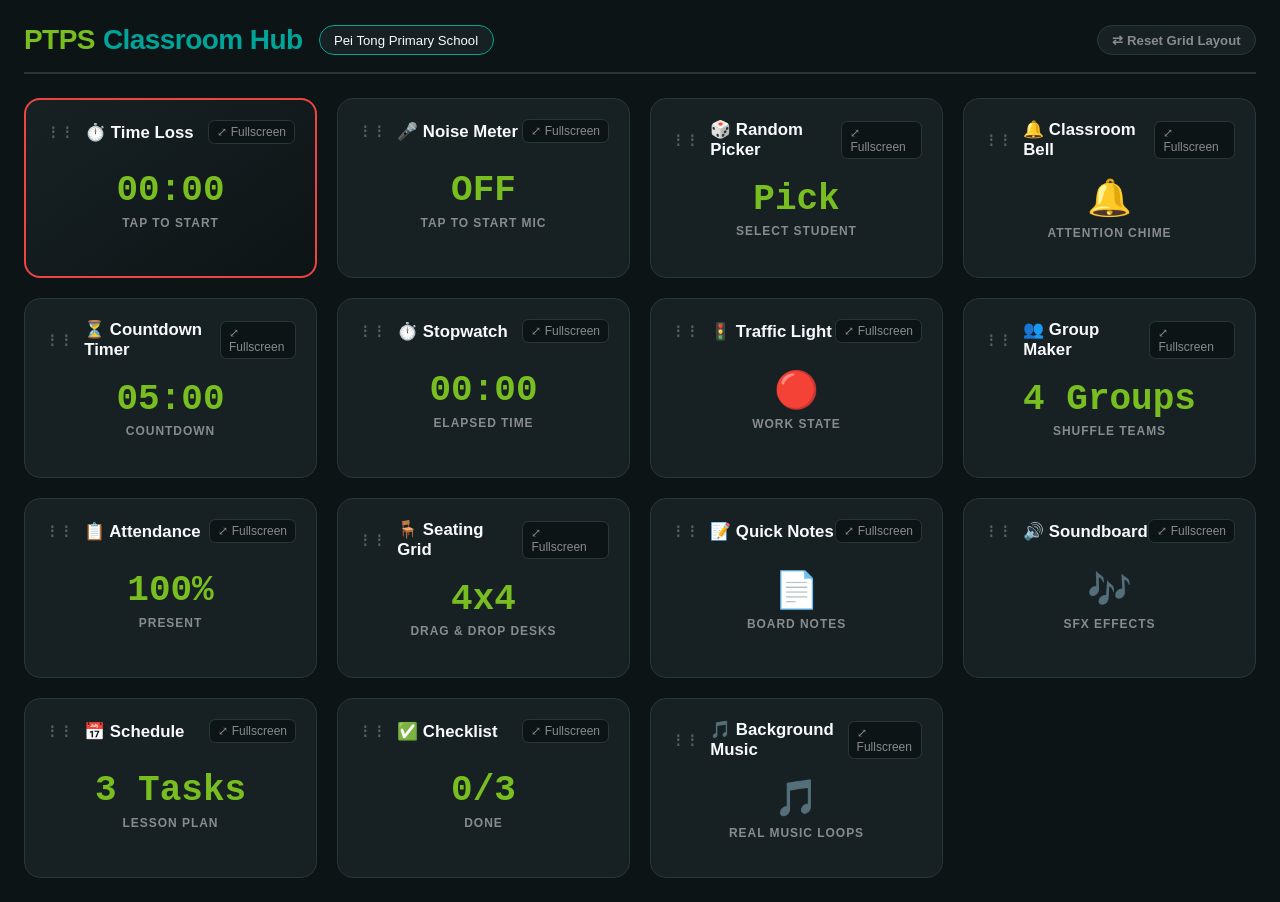
==== index.html @ 77798f56 "Add files via upload" ====
<!DOCTYPE html>
<html lang="en">
<head>
  <meta charset="UTF-8" />
  <meta name="viewport" content="width=device-width, initial-scale=1.0" />
  <title>PTPS Classroom Hub</title>
  <style>
    :root {
      --ptps-lime: #78BE20;
      --ptps-turquoise: #00A499;
      --ptps-gray: #888B8D;
      --ptps-bg-dark: #0d1416;
      --ptps-card-bg: #172124;
      --ptps-card-border: #28363a;
      --ptps-text-light: #f8fafc;
    }

    * {
      box-sizing: border-box;
      margin: 0;
      padding: 0;
    }

    body {
      font-family: -apple-system, BlinkMacSystemFont, "Segoe UI", Roboto, Helvetica, Arial, sans-serif;
      background-color: var(--ptps-bg-dark);
      color: var(--ptps-text-light);
      min-height: 100vh;
      padding: 1.5rem;
      transition: background-color 0.3s ease;
    }

    /* Room-wide ambient alerts */
    body.time-loss-active {
      animation: room-alert-red 2s infinite ease-in-out;
    }
    body.noise-alert-active {
      animation: room-alert-orange 0.8s infinite ease-in-out;
    }

    @keyframes room-alert-red {
      0%, 100% { background-color: #1a0f16; }
      50% { background-color: #3b0d18; }
    }
    @keyframes room-alert-orange {
      0%, 100% { background-color: #1c130b; }
      50% { background-color: #451a03; }
    }

    header {
      max-width: 1300px;
      margin: 0 auto 1.5rem auto;
      display: flex;
      justify-content: space-between;
      align-items: center;
      border-bottom: 2px solid var(--ptps-card-border);
      padding-bottom: 1rem;
      flex-wrap: wrap;
      gap: 0.75rem;
    }

    .header-title-group {
      display: flex;
      align-items: center;
      gap: 1rem;
    }

    h1 {
      font-size: 1.75rem;
      font-weight: 800;
      letter-spacing: -0.02em;
      color: var(--ptps-lime);
      display: flex;
      align-items: center;
      gap: 0.5rem;
    }

    h1 span {
      color: var(--ptps-turquoise);
    }

    .header-controls {
      display: flex;
      align-items: center;
      gap: 0.75rem;
    }

    .badge {
      background: var(--ptps-card-bg);
      border: 1px solid var(--ptps-turquoise);
      padding: 0.4rem 0.9rem;
      border-radius: 2rem;
      font-size: 0.825rem;
      color: var(--ptps-text-light);
      font-weight: 500;
    }

    .btn-reset-layout {
      background: var(--ptps-card-bg);
      border: 1px solid var(--ptps-card-border);
      color: var(--ptps-gray);
      padding: 0.4rem 0.9rem;
      border-radius: 2rem;
      font-size: 0.825rem;
      font-weight: 600;
      cursor: pointer;
      transition: all 0.2s ease;
    }
    .btn-reset-layout:hover {
      color: var(--ptps-text-light);
      border-color: var(--ptps-turquoise);
      background: rgba(0, 164, 153, 0.1);
    }

    /* Dashboard Grid Layout */
    .dashboard-grid {
      display: grid;
      grid-template-columns: repeat(auto-fill, minmax(240px, 1fr));
      gap: 1.25rem;
      max-width: 1300px;
      margin: 0 auto;
    }

    /* Dashboard Tile Drag-and-Drop Styling */
    .tile {
      background: var(--ptps-card-bg);
      border: 1px solid var(--ptps-card-border);
      border-radius: 1rem;
      padding: 1.25rem;
      display: flex;
      flex-direction: column;
      justify-content: space-between;
      min-height: 180px;
      cursor: grab;
      user-select: none;
      transition: transform 0.15s ease, border-color 0.2s ease, box-shadow 0.2s ease, opacity 0.2s ease;
      position: relative;
    }

    .tile:active {
      cursor: grabbing;
    }

    .tile:hover {
      transform: translateY(-3px);
      border-color: var(--ptps-turquoise);
      box-shadow: 0 10px 20px -5px rgba(0, 164, 153, 0.3);
    }

    .tile.grid-dragging {
      opacity: 0.4;
      border-color: var(--ptps-lime);
    }

    .tile.grid-drag-over {
      border-color: var(--ptps-lime);
      background: rgba(120, 190, 32, 0.12);
      transform: scale(1.03);
    }

    .tile-header {
      display: flex;
      justify-content: space-between;
      align-items: center;
      width: 100%;
    }

    .tile-title {
      font-weight: 600;
      font-size: 1.05rem;
      display: flex;
      align-items: center;
      gap: 0.5rem;
      color: var(--ptps-text-light);
    }

    .drag-handle-icon {
      font-size: 0.9rem;
      color: var(--ptps-gray);
      margin-right: 0.2rem;
      opacity: 0.6;
    }

    .tile-expand-icon {
      font-size: 0.75rem;
      color: var(--ptps-gray);
      background: var(--ptps-bg-dark);
      padding: 0.25rem 0.5rem;
      border-radius: 0.4rem;
      border: 1px solid var(--ptps-card-border);
    }

    .tile-body {
      text-align: center;
      margin: 0.75rem 0;
      flex-grow: 1;
      display: flex;
      flex-direction: column;
      justify-content: center;
      align-items: center;
    }

    .display-main {
      font-size: 2.25rem;
      font-weight: 800;
      font-family: ui-monospace, SFMono-Regular, Menlo, Monaco, Consolas, monospace;
      color: var(--ptps-lime);
    }

    .tile-subtext {
      font-size: 0.75rem;
      text-transform: uppercase;
      letter-spacing: 0.08em;
      color: var(--ptps-gray);
      margin-top: 0.3rem;
      font-weight: 600;
    }

    /* Time Loss Tile Specific */
    .tile-time-loss {
      background: linear-gradient(145deg, var(--ptps-card-bg), var(--ptps-bg-dark));
      border: 2px solid #ef4444;
    }

    /* Fullscreen Modal Overlay */
    .fullscreen-overlay {
      position: fixed;
      inset: 0;
      background: rgba(13, 20, 22, 0.96);
      backdrop-filter: blur(12px);
      z-index: 1000;
      display: none;
      flex-direction: column;
      padding: 2rem;
      transition: background-color 0.2s ease;
    }

    .fullscreen-overlay.active {
      display: flex;
    }

    .fullscreen-overlay.loud-alert-active {
      animation: loud-bg-blink 0.35s infinite alternate ease-in-out;
    }

    @keyframes loud-bg-blink {
      0% { background: rgba(13, 20, 22, 0.96); }
      100% { background: rgba(220, 38, 38, 0.92); }
    }

    .fullscreen-header {
      display: flex;
      justify-content: space-between;
      align-items: center;
      max-width: 1200px;
      width: 100%;
      margin: 0 auto 1.5rem auto;
      border-bottom: 1px solid var(--ptps-card-border);
      padding-bottom: 1rem;
    }

    .fullscreen-title {
      font-size: 2rem;
      font-weight: 700;
      color: var(--ptps-lime);
    }

    .btn-close {
      background: var(--ptps-card-border);
      border: 1px solid var(--ptps-gray);
      color: #fff;
      font-size: 1rem;
      font-weight: 600;
      padding: 0.6rem 1.4rem;
      border-radius: 2rem;
      cursor: pointer;
      transition: background 0.2s, border-color 0.2s;
    }

    .btn-close:hover {
      background: #ef4444;
      border-color: #ef4444;
    }

    .fullscreen-content {
      flex: 1;
      max-width: 1200px;
      width: 100%;
      margin: 0 auto;
      display: flex;
      flex-direction: column;
      align-items: center;
      justify-content: center;
    }

    /* Widget Components inside Fullscreen */
    .big-display {
      font-size: 7.5rem;
      font-weight: 900;
      font-family: ui-monospace, SFMono-Regular, Menlo, Monaco, Consolas, monospace;
      line-height: 1;
      letter-spacing: -0.04em;
      color: var(--ptps-lime);
    }

    .loud-alert-banner {
      display: none;
      color: #ffffff;
      font-size: 3.5rem;
      font-weight: 900;
      text-transform: uppercase;
      letter-spacing: 0.05em;
      text-shadow: 0 0 20px #000;
      margin-bottom: 1.5rem;
      animation: pulse-loud 0.3s infinite alternate;
    }

    @keyframes pulse-loud {
      from { transform: scale(0.95); }
      to { transform: scale(1.08); }
    }

    .control-btn {
      background: var(--ptps-turquoise);
      color: #fff;
      border: none;
      font-size: 1.15rem;
      font-weight: 700;
      padding: 0.85rem 2rem;
      border-radius: 0.75rem;
      cursor: pointer;
      margin: 0.35rem;
      transition: transform 0.1s, background 0.2s;
    }
    .control-btn:hover {
      transform: scale(1.03);
      background: #00837a;
    }
    .control-btn.danger { background: #ef4444; }
    .control-btn.danger:hover { background: #dc2626; }
    .control-btn.secondary { background: var(--ptps-gray); }
    .control-btn.secondary:hover { background: #6f7274; }
    .control-btn.preset {
      background: var(--ptps-card-bg);
      border: 1px solid var(--ptps-card-border);
      color: var(--ptps-text-light);
      font-size: 0.95rem;
      padding: 0.55rem 1.1rem;
    }
    .control-btn.preset:hover {
      background: var(--ptps-lime);
      color: var(--ptps-bg-dark);
      border-color: var(--ptps-lime);
      font-weight: 800;
    }

    /* Meter Progress Bar */
    .meter-container {
      width: 100%;
      max-width: 650px;
      height: 28px;
      background: var(--ptps-card-border);
      border-radius: 14px;
      overflow: hidden;
      margin: 1.5rem 0;
      position: relative;
    }
    .meter-fill {
      height: 100%;
      width: 0%;
      background: var(--ptps-lime);
      transition: width 0.1s ease, background-color 0.2s ease;
    }
    .sensitivity-line {
      position: absolute;
      top: 0;
      bottom: 0;
      width: 4px;
      background: #ffffff;
      box-shadow: 0 0 8px #fff;
      z-index: 2;
    }

    /* Traffic Light */
    .traffic-light-box {
      background: var(--ptps-card-bg);
      padding: 1.5rem;
      border-radius: 2rem;
      display: flex;
      gap: 1.5rem;
      border: 2px solid var(--ptps-card-border);
    }
    .light-bulb {
      width: 90px;
      height: 90px;
      border-radius: 50%;
      opacity: 0.25;
      cursor: pointer;
      transition: opacity 0.2s, transform 0.2s;
    }
    .light-bulb.red { background: #ef4444; box-shadow: 0 0 30px #ef4444; }
    .light-bulb.yellow { background: #eab308; box-shadow: 0 0 30px #eab308; }
    .light-bulb.green { background: var(--ptps-lime); box-shadow: 0 0 30px var(--ptps-lime); }
    .light-bulb.active { opacity: 1; transform: scale(1.1); }

    /* Interactive List & Container */
    .interactive-list {
      width: 100%;
      max-width: 650px;
      background: var(--ptps-card-bg);
      border-radius: 1rem;
      padding: 1rem;
      border: 1px solid var(--ptps-card-border);
      max-height: 380px;
      overflow-y: auto;
    }
    .list-item {
      display: flex;
      justify-content: space-between;
      padding: 0.75rem 1rem;
      border-bottom: 1px solid var(--ptps-card-border);
      align-items: center;
      gap: 0.5rem;
    }
    .list-item:last-child { border-bottom: none; }

    /* Drag & Drop Desk Tiles in Seating Grid */
    .desk-tile {
      background: var(--ptps-card-bg);
      padding: 1rem 0.75rem;
      border-radius: 0.75rem;
      text-align: center;
      border: 2px dashed var(--ptps-card-border);
      font-size: 0.85rem;
      cursor: grab;
      user-select: none;
      transition: transform 0.2s ease, border-color 0.2s ease, background 0.2s ease, opacity 0.2s ease;
      display: flex;
      flex-direction: column;
      justify-content: center;
      align-items: center;
      min-height: 85px;
    }
    .desk-tile:active {
      cursor: grabbing;
    }
    .desk-tile:hover {
      border-color: var(--ptps-turquoise);
      transform: translateY(-2px);
    }
    .desk-tile.dragging {
      opacity: 0.4;
      border-color: var(--ptps-lime);
    }
    .desk-tile.drag-over {
      border-color: var(--ptps-lime);
      background: rgba(120, 190, 32, 0.15);
      transform: scale(1.05);
    }

    /* Music Category Section */
    .music-grid {
      display: grid;
      grid-template-columns: repeat(2, 1fr);
      gap: 1.25rem;
      width: 100%;
      max-width: 800px;
    }
    .music-card {
      background: var(--ptps-card-bg);
      border: 1px solid var(--ptps-card-border);
      padding: 1.25rem;
      border-radius: 0.85rem;
    }
    .music-card-title {
      font-weight: 700;
      color: var(--ptps-turquoise);
      margin-bottom: 0.75rem;
      font-size: 1.25rem;
      display: flex;
      align-items: center;
      gap: 0.4rem;
    }

    /* Form Controls */
    input[type="text"], input[type="number"], textarea, select {
      background: var(--ptps-bg-dark);
      border: 1px solid var(--ptps-card-border);
      color: #fff;
      padding: 0.65rem 0.9rem;
      border-radius: 0.5rem;
      font-size: 1rem;
    }

    input[type="range"] {
      width: 100%;
      max-width: 400px;
      accent-color: var(--ptps-turquoise);
    }
  </style>
</head>
<body>

  <header>
    <div class="header-title-group">
      <h1>PTPS <span>Classroom Hub</span></h1>
      <div class="badge">Pei Tong Primary School</div>
    </div>
    <div class="header-controls">
      <button class="btn-reset-layout" onclick="resetTileOrder()">⇄ Reset Grid Layout</button>
    </div>
  </header>

  <!-- DASHBOARD DYNAMIC GRID CONTAINER -->
  <div class="dashboard-grid" id="dashboardGridContainer">
    <!-- Rendered dynamically by JavaScript to support Drag and Drop Layout Reordering -->
  </div>

  <!-- FULLSCREEN OVERLAY MODAL -->
  <div class="fullscreen-overlay" id="fullscreenOverlay">
    <div class="fullscreen-header">
      <div class="fullscreen-title" id="overlayTitle">Tool Name</div>
      <button class="btn-close" onclick="closeTool()">✕ Exit Full Screen</button>
    </div>
    <div class="fullscreen-content" id="overlayContent">
      <!-- Dynamic Content Loaded Here -->
    </div>
  </div>

  <script>
    // --- AUDIO SYNTHESIZER FOR SFX & BELLS ---
    let audioCtx = null;
    function initAudio() {
      if (!audioCtx) audioCtx = new (window.AudioContext || window.webkitAudioContext)();
      if (audioCtx.state === 'suspended') audioCtx.resume();
    }

    function playSound(type) {
      initAudio();
      const now = audioCtx.currentTime;

      if (type === 'start') {
        const osc = audioCtx.createOscillator();
        const gain = audioCtx.createGain();
        osc.connect(gain); gain.connect(audioCtx.destination);
        osc.frequency.setValueAtTime(880, now);
        osc.frequency.exponentialRampToValueAtTime(1320, now + 0.15);
        gain.gain.setValueAtTime(0.3, now);
        gain.gain.exponentialRampToValueAtTime(0.01, now + 0.3);
        osc.start(now); osc.stop(now + 0.3);
      } else if (type === 'stop') {
        const osc = audioCtx.createOscillator();
        const gain = audioCtx.createGain();
        osc.connect(gain); gain.connect(audioCtx.destination);
        osc.frequency.setValueAtTime(523, now);
        gain.gain.setValueAtTime(0.3, now);
        gain.gain.exponentialRampToValueAtTime(0.01, now + 0.25);
        osc.start(now); osc.stop(now + 0.25);
      } else if (type === 'bell') {
        const osc = audioCtx.createOscillator();
        const gain = audioCtx.createGain();
        osc.connect(gain); gain.connect(audioCtx.destination);
        osc.type = 'sine';
        osc.frequency.setValueAtTime(1046.5, now);
        gain.gain.setValueAtTime(0.5, now);
        gain.gain.exponentialRampToValueAtTime(0.001, now + 1.8);
        osc.start(now); osc.stop(now + 1.8);
      } else if (type === 'buzzer') {
        const osc = audioCtx.createOscillator();
        const gain = audioCtx.createGain();
        osc.connect(gain); gain.connect(audioCtx.destination);
        osc.type = 'sawtooth';
        osc.frequency.setValueAtTime(150, now);
        gain.gain.setValueAtTime(0.4, now);
        gain.gain.exponentialRampToValueAtTime(0.01, now + 0.5);
        osc.start(now); osc.stop(now + 0.5);
      } else if (type === 'loudAlert') {
        const highOsc = audioCtx.createOscillator();
        const highGain = audioCtx.createGain();
        highOsc.type = 'sine';
        highOsc.frequency.setValueAtTime(17400, now);
        highGain.gain.setValueAtTime(0.5, now);
        highGain.gain.exponentialRampToValueAtTime(0.001, now + 0.5);
        highOsc.connect(highGain);
        highGain.connect(audioCtx.destination);
        highOsc.start(now);
        highOsc.stop(now + 0.5);

        const adultOsc = audioCtx.createOscillator();
        const adultGain = audioCtx.createGain();
        adultOsc.type = 'triangle';
        adultOsc.frequency.setValueAtTime(800, now);
        adultOsc.frequency.exponentialRampToValueAtTime(400, now + 0.4);
        adultGain.gain.setValueAtTime(0.4, now);
        adultGain.gain.exponentialRampToValueAtTime(0.01, now + 0.4);
        adultOsc.connect(adultGain);
        adultGain.connect(audioCtx.destination);
        adultOsc.start(now);
        adultOsc.stop(now + 0.4);
      } else if (type === 'tada') {
        [523.25, 659.25, 783.99, 1046.5].forEach((freq, idx) => {
          const o = audioCtx.createOscillator();
          const g = audioCtx.createGain();
          o.connect(g); g.connect(audioCtx.destination);
          o.frequency.setValueAtTime(freq, now + idx * 0.08);
          g.gain.setValueAtTime(0.3, now + idx * 0.08);
          g.gain.exponentialRampToValueAtTime(0.001, now + idx * 0.08 + 0.3);
          o.start(now + idx * 0.08); o.stop(now + idx * 0.08 + 0.3);
        });
      }
    }

    // --- GLOBAL DATA & STATES ---
    let roster = ["Alex", "Jordan", "Taylor", "Morgan", "Sam", "Chris", "Riley", "Casey", "Avery", "Quinn", "Skyler", "Dakota"];
    let activeToolId = null;

    // Time Loss State
    let timeLossRunning = false;
    let timeLossTotalMs = 0;
    let timeLossStartMark = 0;
    let timeLossInterval = null;

    // Noise Meter State
    let micStream = null;
    let analyser = null;
    let noiseThreshold = 65;
    let isNoiseActive = false;
    let lastNoiseAlertTime = 0;

    // Countdown Timer State
    let timerSeconds = 300;
    let timerRunning = false;
    let timerInterval = null;

    // Stopwatch State
    let stopwatchMs = 0;
    let stopwatchRunning = false;
    let stopwatchInterval = null;

    // Traffic Light State
    let currentLight = 'red';

    // Attendance State
    let attendanceStatus = {};

    // Seating Grid State
    let seatingRows = 4;
    let seatingCols = 4;
    let seatingArrangement = [];
    let draggedDeskIndex = null;

    // Checklist State
    let checklist = [
      { id: 1, text: "Homework Collected", done: false },
      { id: 2, text: "Page 42 Completed", done: false },
      { id: 3, text: "Desks Cleaned", done: false }
    ];

    // Schedule State
    let scheduleData = [
      { id: 1, time: "09:00 AM", activity: "Math Warm-up" },
      { id: 2, time: "09:30 AM", activity: "Group Activity" },
      { id: 3, time: "10:15 AM", activity: "Reflection & Quiz" }
    ];

    // --- BACKGROUND MUSIC STATE (REAL AUDIO LOOPS) ---
    const bgMusicCatalog = {
      "Hype": [
        { name: "Hype Track 1", url: "https://www.soundhelix.com/examples/mp3/SoundHelix-Song-1.mp3" },
        { name: "Hype Track 2", url: "https://www.soundhelix.com/examples/mp3/SoundHelix-Song-2.mp3" },
        { name: "Hype Track 3", url: "https://www.soundhelix.com/examples/mp3/SoundHelix-Song-3.mp3" },
        { name: "Hype Track 4", url: "https://www.soundhelix.com/examples/mp3/SoundHelix-Song-4.mp3" },
        { name: "Hype Track 5", url: "https://www.soundhelix.com/examples/mp3/SoundHelix-Song-5.mp3" }
      ],
      "Focus": [
        { name: "Focus Track 1", url: "https://www.soundhelix.com/examples/mp3/SoundHelix-Song-8.mp3" },
        { name: "Focus Track 2", url: "https://www.soundhelix.com/examples/mp3/SoundHelix-Song-10.mp3" },
        { name: "Focus Track 3", url: "https://www.soundhelix.com/examples/mp3/SoundHelix-Song-12.mp3" },
        { name: "Focus Track 4", url: "https://www.soundhelix.com/examples/mp3/SoundHelix-Song-15.mp3" },
        { name: "Focus Track 5", url: "https://www.soundhelix.com/examples/mp3/SoundHelix-Song-16.mp3" }
      ]
    };

    let bgAudioPlayer = new Audio();
    bgAudioPlayer.loop = true; // Loop audio continuously
    let isMusicPlaying = false;
    let currentMusicCategory = null;
    let currentMusicTrackName = null;
    let musicVolume = 0.4;
    bgAudioPlayer.volume = musicVolume;

    // --- MAIN DASHBOARD DRAG & DROP TILE ORDER ---
    const defaultTileOrder = [
      'timeLoss', 'noiseMeter', 'picker', 'bell', 'timer',
      'stopwatch', 'traffic', 'groups', 'attendance', 'seating',
      'notes', 'soundboard', 'schedule', 'checklist', 'bgMusic'
    ];

    let tileOrder = [...defaultTileOrder];
    let draggedTileId = null;
    let isTileDragging = false;

    function loadSavedTileOrder() {
      try {
        const saved = localStorage.getItem('ptps_hub_tile_order');
        if (saved) {
          const parsed = JSON.parse(saved);
          if (Array.isArray(parsed) && parsed.length === defaultTileOrder.length) {
            tileOrder = parsed;
          }
        }
      } catch(e) {}
    }

    function saveTileOrder() {
      try {
        localStorage.setItem('ptps_hub_tile_order', JSON.stringify(tileOrder));
      } catch(e) {}
    }

    function resetTileOrder() {
      tileOrder = [...defaultTileOrder];
      saveTileOrder();
      renderDashboardGrid();
    }

    // Tool metadata definitions for dynamic grid rendering
    const toolDefinitions = {
      timeLoss: {
        title: "⏱️ Time Loss",
        extraClass: "tile-time-loss",
        getDisplay: () => formatTime(timeLossTotalMs),
        getSubtext: () => timeLossRunning ? "COUNTING..." : "TAP TO START"
      },
      noiseMeter: {
        title: "🎤 Noise Meter",
        getDisplay: () => isNoiseActive ? "ON" : "OFF",
        getSubtext: () => isNoiseActive ? "LISTENING..." : "TAP TO START MIC"
      },
      picker: {
        title: "🎲 Random Picker",
        getDisplay: () => document.getElementById('pickerBigDisplay') ? document.getElementById('pickerBigDisplay').textContent : "Pick",
        getSubtext: () => "SELECT STUDENT"
      },
      bell: {
        title: "🔔 Classroom Bell",
        getDisplay: () => "🔔",
        getSubtext: () => "ATTENTION CHIME"
      },
      timer: {
        title: "⏳ Countdown Timer",
        getDisplay: () => formatTime(timerSeconds * 1000),
        getSubtext: () => "COUNTDOWN"
      },
      stopwatch: {
        title: "⏱️ Stopwatch",
        getDisplay: () => formatTime(stopwatchMs),
        getSubtext: () => "ELAPSED TIME"
      },
      traffic: {
        title: "🚦 Traffic Light",
        getDisplay: () => ({ red: '🔴', yellow: '🟡', green: '🟢' }[currentLight]),
        getSubtext: () => "WORK STATE"
      },
      groups: {
        title: "👥 Group Maker",
        getDisplay: () => "4 Groups",
        getSubtext: () => "SHUFFLE TEAMS"
      },
      attendance: {
        title: "📋 Attendance",
        getDisplay: () => {
          initAttendance();
          const p = roster.filter(n => attendanceStatus[n] !== false).length;
          const pct = roster.length > 0 ? Math.round((p / roster.length) * 100) : 100;
          return `${pct}%`;
        },
        getSubtext: () => "PRESENT"
      },
      seating: {
        title: "🪑 Seating Grid",
        getDisplay: () => `${seatingRows}x${seatingCols}`,
        getSubtext: () => "DRAG & DROP DESKS"
      },
      notes: {
        title: "📝 Quick Notes",
        getDisplay: () => "📄",
        getSubtext: () => "BOARD NOTES"
      },
      soundboard: {
        title: "🔊 Soundboard",
        getDisplay: () => "🎶",
        getSubtext: () => "SFX EFFECTS"
      },
      schedule: {
        title: "📅 Schedule",
        getDisplay: () => `${scheduleData.length} Tasks`,
        getSubtext: () => "LESSON PLAN"
      },
      checklist: {
        title: "✅ Checklist",
        getDisplay: () => `${checklist.filter(c => c.done).length}/${checklist.length}`,
        getSubtext: () => "DONE"
      },
      bgMusic: {
        title: "🎵 Background Music",
        getDisplay: () => isMusicPlaying ? "▶️" : "🎵",
        getSubtext: () => isMusicPlaying ? currentMusicTrackName : "REAL MUSIC LOOPS"
      }
    };

    function renderDashboardGrid() {
      const container = document.getElementById('dashboardGridContainer');
      if (!container) return;

      container.innerHTML = '';
      tileOrder.forEach(toolId => {
        const def = toolDefinitions[toolId];
        if (!def) return;

        const tileEl = document.createElement('div');
        tileEl.className = `tile ${def.extraClass || ''}`;
        tileEl.setAttribute('draggable', 'true');
        tileEl.setAttribute('data-id', toolId);

        tileEl.innerHTML = `
          <div class="tile-header">
            <span class="tile-title"><span class="drag-handle-icon">⋮⋮</span> ${def.title}</span>
            <span class="tile-expand-icon">⤢ Fullscreen</span>
          </div>
          <div class="tile-body">
            <div class="display-main" id="grid_${toolId}_display">${def.getDisplay()}</div>
            <div class="tile-subtext" id="grid_${toolId}_subtext">${def.getSubtext()}</div>
          </div>
        `;

        // Drag events for reordering dashboard tiles
        tileEl.addEventListener('dragstart', (e) => handleGridDragStart(e, toolId));
        tileEl.addEventListener('dragover', (e) => handleGridDragOver(e));
        tileEl.addEventListener('dragleave', (e) => handleGridDragLeave(e));
        tileEl.addEventListener('drop', (e) => handleGridDrop(e, toolId));
        tileEl.addEventListener('dragend', (e) => handleGridDragEnd(e));

        // Click event to open tool fullscreen
        tileEl.addEventListener('click', () => {
          if (!isTileDragging) openTool(toolId);
        });

        container.appendChild(tileEl);
      });
    }

    function handleGridDragStart(e, toolId) {
      draggedTileId = toolId;
      isTileDragging = true;
      e.dataTransfer.effectAllowed = 'move';
      e.dataTransfer.setData('text/plain', toolId);
      e.currentTarget.classList.add('grid-dragging');
    }

    function handleGridDragOver(e) {
      e.preventDefault();
      e.dataTransfer.dropEffect = 'move';
      e.currentTarget.classList.add('grid-drag-over');
    }

    function handleGridDragLeave(e) {
      e.currentTarget.classList.remove('grid-drag-over');
    }

    function handleGridDrop(e, targetToolId) {
      e.preventDefault();
      e.currentTarget.classList.remove('grid-drag-over');

      if (draggedTileId && draggedTileId !== targetToolId) {
        const fromIdx = tileOrder.indexOf(draggedTileId);
        const toIdx = tileOrder.indexOf(targetToolId);
        if (fromIdx > -1 && toIdx > -1) {
          tileOrder.splice(fromIdx, 1);
          tileOrder.splice(toIdx, 0, draggedTileId);
          saveTileOrder();
          renderDashboardGrid();
        }
      }
      draggedTileId = null;
    }

    function handleGridDragEnd(e) {
      e.currentTarget.classList.remove('grid-dragging');
      document.querySelectorAll('.tile').forEach(t => t.classList.remove('grid-drag-over'));
      setTimeout(() => { isTileDragging = false; }, 60);
    }

    // --- FULLSCREEN CONTROLLER ---
    function openTool(toolId) {
      activeToolId = toolId;
      const overlay = document.getElementById('fullscreenOverlay');
      const title = document.getElementById('overlayTitle');
      const content = document.getElementById('overlayContent');

      overlay.classList.add('active');
      renderToolContent(toolId, title, content);
    }

    function closeTool() {
      document.getElementById('fullscreenOverlay').classList.remove('active');
      document.getElementById('fullscreenOverlay').classList.remove('loud-alert-active');
      activeToolId = null;
    }

    // --- TOOL RENDERER ---
    function renderToolContent(toolId, titleElem, contentElem) {
      contentElem.innerHTML = '';

      if (toolId === 'timeLoss') {
        titleElem.textContent = '⏱️ Classroom Time Loss Tool';
        contentElem.innerHTML = `
          <div class="big-display" id="timeLossBigDisplay">${formatTime(timeLossTotalMs)}</div>
          <p style="margin: 1.5rem 0; font-size: 1.25rem; color: var(--ptps-gray);" id="timeLossStatusText">
            ${timeLossRunning ? 'COUNTING WASTED TIME...' : 'TIMER PAUSED'}
          </p>
          <div>
            <button class="control-btn ${timeLossRunning ? 'danger' : ''}" onclick="toggleTimeLoss()">
              ${timeLossRunning ? 'Stop Timer' : 'Start Timer'}
            </button>
            <button class="control-btn secondary" onclick="resetTimeLoss()">Reset Total</button>
          </div>
        `;
      } 
      else if (toolId === 'noiseMeter') {
        titleElem.textContent = '🎤 Noise Sensitivity Meter';
        contentElem.innerHTML = `
          <div class="loud-alert-banner" id="loudAlertMsg">🔊 You are TOO LOUD!!!</div>
          <div class="big-display" id="noiseVolumeDisplay">0%</div>
          <div class="meter-container">
            <div class="meter-fill" id="noiseMeterFill"></div>
            <div class="sensitivity-line" id="sensitivityLine" style="left: ${noiseThreshold}%;"></div>
          </div>
          <p style="margin-bottom: 1rem; color: var(--ptps-gray);">Set Threshold Limit: <span id="threshVal">${noiseThreshold}</span>%</p>
          <input type="range" min="10" max="95" value="${noiseThreshold}" oninput="updateSensitivity(this.value)" />
          <div style="margin-top: 2rem;">
            <button class="control-btn" onclick="toggleNoiseMic()">${isNoiseActive ? 'Stop Mic' : 'Start Mic'}</button>
          </div>
        `;
        if (isNoiseActive) startMicProcessing();
      }
      else if (toolId === 'picker') {
        titleElem.textContent = '🎲 Random Student Picker';
        contentElem.innerHTML = `
          <div class="big-display" id="pickerBigDisplay" style="font-size: 5rem; color: var(--ptps-turquoise);">Ready</div>
          <div style="margin-top: 2rem;">
            <button class="control-btn" onclick="shuffleStudent()">Pick Student</button>
            <button class="control-btn secondary" onclick="editRosterPrompt()">Edit Roster</button>
          </div>
        `;
      }
      else if (toolId === 'bell') {
        titleElem.textContent = '🔔 Attention Bell';
        contentElem.innerHTML = `
          <div class="big-display" style="cursor:pointer;" onclick="playSound('bell')">🔔</div>
          <p style="margin-top: 2rem; color: var(--ptps-gray);">Tap icon or button to chime</p>
          <button class="control-btn" style="margin-top: 1rem;" onclick="playSound('bell')">Ring Bell</button>
        `;
      }
      else if (toolId === 'timer') {
        titleElem.textContent = '⏳ Countdown Timer';
        contentElem.innerHTML = `
          <div class="big-display" id="timerBigDisplay">${formatTime(timerSeconds * 1000)}</div>
          
          <div style="margin-top: 1.5rem; display: flex; gap: 0.5rem; justify-content: center;">
            <button class="control-btn ${timerRunning ? 'danger' : ''}" onclick="toggleTimer()">${timerRunning ? 'Pause' : 'Start'}</button>
            <button class="control-btn secondary" onclick="setTimerSecs(0)">Reset</button>
          </div>

          <div style="margin-top: 1.5rem; display: flex; gap: 0.4rem; flex-wrap: wrap; justify-content: center; max-width: 650px;">
            <button class="control-btn preset" onclick="setTimerSecs(10)">10s</button>
            <button class="control-btn preset" onclick="setTimerSecs(30)">30s</button>
            <button class="control-btn preset" onclick="setTimerSecs(60)">1min</button>
            <button class="control-btn preset" onclick="setTimerSecs(180)">3min</button>
            <button class="control-btn preset" onclick="setTimerSecs(300)">5min</button>
            <button class="control-btn preset" onclick="setTimerSecs(600)">10min</button>
            <button class="control-btn preset" onclick="setTimerSecs(900)">15min</button>
            <button class="control-btn preset" onclick="setTimerSecs(1200)">20min</button>
          </div>

          <div style="margin-top: 1.5rem; display: flex; gap: 0.5rem; align-items: center; justify-content: center; background: var(--ptps-card-bg); padding: 0.75rem 1.25rem; border-radius: 1rem; border: 1px solid var(--ptps-card-border);">
            <span style="font-size: 0.9rem; color: var(--ptps-gray); margin-right: 0.25rem;">Custom:</span>
            <input type="number" id="customMin" placeholder="Min" min="0" max="180" style="width: 80px; text-align: center;" />
            <span style="font-weight: bold; color: var(--ptps-gray);">:</span>
            <input type="number" id="customSec" placeholder="Sec" min="0" max="59" style="width: 80px; text-align: center;" />
            <button class="control-btn" style="font-size: 0.95rem; padding: 0.6rem 1.2rem; margin: 0 0 0 0.5rem;" onclick="setCustomTimer()">Set Duration</button>
          </div>
        `;
      }
      else if (toolId === 'stopwatch') {
        titleElem.textContent = '⏱️ Stopwatch';
        contentElem.innerHTML = `
          <div class="big-display" id="stopwatchBigDisplay">${formatTime(stopwatchMs)}</div>
          <div style="margin-top: 2rem;">
            <button class="control-btn" onclick="toggleStopwatch()">${stopwatchRunning ? 'Stop' : 'Start'}</button>
            <button class="control-btn secondary" onclick="resetStopwatch()">Reset</button>
          </div>
        `;
      }
      else if (toolId === 'traffic') {
        titleElem.textContent = '🚦 Traffic Light';
        contentElem.innerHTML = `
          <div class="traffic-light-box">
            <div class="light-bulb red ${currentLight==='red'?'active':''}" onclick="setLight('red')"></div>
            <div class="light-bulb yellow ${currentLight==='yellow'?'active':''}" onclick="setLight('yellow')"></div>
            <div class="light-bulb green ${currentLight==='green'?'active':''}" onclick="setLight('green')"></div>
          </div>
          <p style="margin-top: 2rem; font-size: 1.5rem; text-transform: uppercase;" id="lightStatus">
            ${currentLight === 'red' ? 'Silence / Stop' : currentLight === 'yellow' ? 'Whisper / Transition' : 'Group Work / Go'}
          </p>
        `;
      }
      else if (toolId === 'groups') {
        titleElem.textContent = '👥 Group Generator';
        contentElem.innerHTML = `
          <div class="interactive-list" id="groupListDisplay" style="min-height: 200px;">Tap a preset count to create random student groups</div>
          
          <div style="margin-top: 1.5rem; display: flex; gap: 0.4rem; flex-wrap: wrap; justify-content: center; max-width: 650px;">
            <button class="control-btn preset" onclick="generateGroups(2)">2 Groups</button>
            <button class="control-btn preset" onclick="generateGroups(3)">3 Groups</button>
            <button class="control-btn preset" onclick="generateGroups(4)">4 Groups</button>
            <button class="control-btn preset" onclick="generateGroups(5)">5 Groups</button>
            <button class="control-btn preset" onclick="generateGroups(6)">6 Groups</button>
            <button class="control-btn preset" onclick="generateGroups(7)">7 Groups</button>
            <button class="control-btn preset" onclick="generateGroups(8)">8 Groups</button>
            <button class="control-btn preset" onclick="generateGroups(9)">9 Groups</button>
            <button class="control-btn preset" onclick="generateGroups(10)">10 Groups</button>
          </div>
        `;
      }
      else if (toolId === 'attendance') {
        titleElem.textContent = '📋 Student Attendance';
        renderAttendanceTool(contentElem);
      }
      else if (toolId === 'seating') {
        titleElem.textContent = '🪑 Drag & Drop Seating Grid';
        renderSeatingGrid(contentElem);
      }
      else if (toolId === 'notes') {
        titleElem.textContent = '📝 Board Notes';
        contentElem.innerHTML = `
          <textarea style="height: 300px; max-width: 700px; font-size: 1.25rem; width:100%;" placeholder="Type lesson instructions or goals for the class here..."></textarea>
        `;
      }
      else if (toolId === 'soundboard') {
        titleElem.textContent = '🔊 Class Soundboard';
        contentElem.innerHTML = `
          <div>
            <button class="control-btn" onclick="playSound('bell')">🔔 Bell</button>
            <button class="control-btn" onclick="playSound('tada')">🎉 Ta-Da</button>
            <button class="control-btn danger" onclick="playSound('buzzer')">🚨 Buzzer</button>
          </div>
        `;
      }
      else if (toolId === 'schedule') {
        titleElem.textContent = '📅 Today\'s Schedule';
        renderSchedule(contentElem);
      }
      else if (toolId === 'checklist') {
        titleElem.textContent = '✅ Interactive Checklist';
        renderChecklist(contentElem);
      }
      else if (toolId === 'bgMusic') {
        titleElem.textContent = '🎵 Background Music Player';
        renderBackgroundMusic(contentElem);
      }
    }

    // --- NOISE METER LOGIC ---
    async function toggleNoiseMic() {
      if (!isNoiseActive) {
        try {
          initAudio();
          micStream = await navigator.mediaDevices.getUserMedia({ audio: true });
          const source = audioCtx.createMediaStreamSource(micStream);
          analyser = audioCtx.createAnalyser();
          analyser.fftSize = 64;
          source.connect(analyser);
          isNoiseActive = true;
          
          updateTileDisplay('noiseMeter');
          startMicProcessing();
        } catch(e) {
          alert("Microphone access required for Noise Meter.");
        }
      } else {
        isNoiseActive = false;
        if (micStream) micStream.getTracks().forEach(t => t.stop());
        updateTileDisplay('noiseMeter');
        document.body.classList.remove('noise-alert-active');
        const overlay = document.getElementById('fullscreenOverlay');
        if (overlay) overlay.classList.remove('loud-alert-active');
      }
      if (activeToolId === 'noiseMeter') renderToolContent('noiseMeter', document.getElementById('overlayTitle'), document.getElementById('overlayContent'));
    }

    function updateSensitivity(val) {
      noiseThreshold = val;
      const line = document.getElementById('sensitivityLine');
      if (line) line.style.left = val + '%';
      const lbl = document.getElementById('threshVal');
      if (lbl) lbl.textContent = val;
    }

    function startMicProcessing() {
      if (!isNoiseActive || !analyser) return;
      const data = new Uint8Array(analyser.frequencyBinCount);
      analyser.getByteFrequencyData(data);
      let sum = 0;
      for (let i = 0; i < data.length; i++) sum += data[i];
      const avg = sum / data.length;
      const vol = Math.min(100, Math.round((avg / 120) * 100));

      const fill = document.getElementById('noiseMeterFill');
      const disp = document.getElementById('noiseVolumeDisplay');
      const banner = document.getElementById('loudAlertMsg');
      const overlay = document.getElementById('fullscreenOverlay');

      if (fill) fill.style.width = vol + '%';
      if (disp) disp.textContent = vol + '%';

      if (vol > noiseThreshold) {
        if (fill) fill.style.backgroundColor = '#ef4444';
        document.body.classList.add('noise-alert-active');
        if (banner) banner.style.display = 'block';
        if (overlay && activeToolId === 'noiseMeter') overlay.classList.add('loud-alert-active');

        const now = Date.now();
        if (now - lastNoiseAlertTime > 1500) {
          playSound('loudAlert');
          lastNoiseAlertTime = now;
        }
      } else {
        if (fill) fill.style.backgroundColor = 'var(--ptps-lime)';
        document.body.classList.remove('noise-alert-active');
        if (banner) banner.style.display = 'none';
        if (overlay) overlay.classList.remove('loud-alert-active');
      }

      if (isNoiseActive) requestAnimationFrame(startMicProcessing);
    }

    // --- TIME LOSS LOGIC ---
    function toggleTimeLoss() {
      if (timeLossRunning) {
        timeLossRunning = false;
        clearInterval(timeLossInterval);
        timeLossTotalMs += (Date.now() - timeLossStartMark);
        playSound('stop');
        document.body.classList.remove('time-loss-active');
      } else {
        timeLossRunning = true;
        timeLossStartMark = Date.now();
        playSound('start');
        document.body.classList.add('time-loss-active');
        timeLossInterval = setInterval(updateTimeLoss, 200);
      }
      if (activeToolId === 'timeLoss') renderToolContent('timeLoss', document.getElementById('overlayTitle'), document.getElementById('overlayContent'));
      updateTileDisplay('timeLoss');
    }

    function resetTimeLoss() {
      timeLossTotalMs = 0;
      if (timeLossRunning) timeLossStartMark = Date.now();
      updateTileDisplay('timeLoss');
      if (activeToolId === 'timeLoss') renderToolContent('timeLoss', document.getElementById('overlayTitle'), document.getElementById('overlayContent'));
    }

    function updateTimeLoss() {
      const current = timeLossTotalMs + (timeLossRunning ? (Date.now() - timeLossStartMark) : 0);
      const display = document.getElementById('timeLossBigDisplay');
      if (display) display.textContent = formatTime(current);
      updateTileDisplay('timeLoss');
    }

    // --- STUDENT PICKER LOGIC ---
    function shuffleStudent() {
      const disp = document.getElementById('pickerBigDisplay');
      if (!disp) return;
      let count = 0;
      const interval = setInterval(() => {
        disp.textContent = roster[Math.floor(Math.random() * roster.length)];
        count++;
        if (count > 12) {
          clearInterval(interval);
          playSound('tada');
          updateTileDisplay('picker');
        }
      }, 80);
    }

    function editRosterPrompt() {
      const input = prompt("Enter student names separated by commas:", roster.join(', '));
      if (input) {
        roster = input.split(',').map(s => s.trim()).filter(Boolean);
        attendanceStatus = {};
        resetSeatingArrangement();
        alert("Roster updated!");
      }
    }

    // --- TIMER LOGIC ---
    function toggleTimer() {
      if (timerRunning) {
        clearInterval(timerInterval);
        timerRunning = false;
      } else {
        if (timerSeconds <= 0) return;
        timerRunning = true;
        timerInterval = setInterval(() => {
          if (timerSeconds > 0) {
            timerSeconds--;
            const d = document.getElementById('timerBigDisplay');
            if (d) d.textContent = formatTime(timerSeconds * 1000);
            updateTileDisplay('timer');
          } else {
            clearInterval(timerInterval);
            timerRunning = false;
            playSound('buzzer');
          }
        }, 1000);
      }
      if (activeToolId === 'timer') renderToolContent('timer', document.getElementById('overlayTitle'), document.getElementById('overlayContent'));
    }

    function setTimerSecs(s) {
      if (timerRunning) {
        clearInterval(timerInterval);
        timerRunning = false;
      }
      timerSeconds = s;
      const d = document.getElementById('timerBigDisplay');
      if (d) d.textContent = formatTime(timerSeconds * 1000);
      updateTileDisplay('timer');
      if (activeToolId === 'timer') renderToolContent('timer', document.getElementById('overlayTitle'), document.getElementById('overlayContent'));
    }

    function setCustomTimer() {
      const minInput = document.getElementById('customMin');
      const secInput = document.getElementById('customSec');
      const m = parseInt(minInput ? minInput.value : 0) || 0;
      const s = parseInt(secInput ? secInput.value : 0) || 0;
      const totalSecs = (m * 60) + s;
      setTimerSecs(totalSecs);
    }

    // --- STOPWATCH LOGIC ---
    function toggleStopwatch() {
      if (stopwatchRunning) {
        clearInterval(stopwatchInterval);
        stopwatchRunning = false;
      } else {
        stopwatchRunning = true;
        const mark = Date.now() - stopwatchMs;
        stopwatchInterval = setInterval(() => {
          stopwatchMs = Date.now() - mark;
          const d = document.getElementById('stopwatchBigDisplay');
          if (d) d.textContent = formatTime(stopwatchMs);
          updateTileDisplay('stopwatch');
        }, 200);
      }
      if (activeToolId === 'stopwatch') renderToolContent('stopwatch', document.getElementById('overlayTitle'), document.getElementById('overlayContent'));
    }

    function resetStopwatch() {
      stopwatchMs = 0;
      updateTileDisplay('stopwatch');
      if (activeToolId === 'stopwatch') renderToolContent('stopwatch', document.getElementById('overlayTitle'), document.getElementById('overlayContent'));
    }

    // --- TRAFFIC LIGHT LOGIC ---
    function setLight(color) {
      currentLight = color;
      updateTileDisplay('traffic');
      if (activeToolId === 'traffic') renderToolContent('traffic', document.getElementById('overlayTitle'), document.getElementById('overlayContent'));
    }

    // --- GROUPS LOGIC ---
    function generateGroups(num) {
      const shuffled = [...roster].sort(() => 0.5 - Math.random());
      let html = '';
      for (let i = 0; i < num; i++) {
        html += `<div class="list-item"><b style="color:var(--ptps-lime);">Group ${i+1}</b><span>`;
        const members = shuffled.filter((_, idx) => idx % num === i);
        html += (members.length > 0 ? members.join(', ') : 'Empty') + `</span></div>`;
      }
      const container = document.getElementById('groupListDisplay');
      if (container) container.innerHTML = html;
      
      const gridDisp = document.getElementById('grid_groups_display');
      if (gridDisp) gridDisp.textContent = `${num} Groups`;
    }

    // --- ATTENDANCE LOGIC ---
    function initAttendance() {
      roster.forEach(name => {
        if (attendanceStatus[name] === undefined) {
          attendanceStatus[name] = true;
        }
      });
    }

    function markAllPresent() {
      roster.forEach(name => { attendanceStatus[name] = true; });
      updateAttendanceDisplay();
    }

    function markAllAbsent() {
      roster.forEach(name => { attendanceStatus[name] = false; });
      updateAttendanceDisplay();
    }

    function toggleStudentAttendance(name) {
      attendanceStatus[name] = !attendanceStatus[name];
      updateAttendanceDisplay();
    }

    function updateAttendanceDisplay() {
      initAttendance();
      updateTileDisplay('attendance');
      if (activeToolId === 'attendance') {
        renderAttendanceTool(document.getElementById('overlayContent'));
      }
    }

    function renderAttendanceTool(container) {
      initAttendance();
      const presentCount = roster.filter(name => attendanceStatus[name] !== false).length;
      const total = roster.length;
      const percent = total > 0 ? Math.round((presentCount / total) * 100) : 100;

      let html = `
        <div style="margin-bottom: 1.25rem; display: flex; gap: 0.75rem; align-items: center; justify-content: center; flex-wrap: wrap;">
          <button class="control-btn" style="font-size: 0.95rem; padding: 0.65rem 1.4rem; background: var(--ptps-lime); color: var(--ptps-bg-dark);" onclick="markAllPresent()">
            ✓ All Present
          </button>
          <button class="control-btn danger" style="font-size: 0.95rem; padding: 0.65rem 1.4rem;" onclick="markAllAbsent()">
            ✕ All Absent
          </button>
        </div>
        <div style="margin-bottom: 1rem; color: var(--ptps-gray); font-size: 0.95rem; text-align: center;">
          Present: <strong style="color:var(--ptps-lime);">${presentCount}/${total}</strong> (${percent}%)
        </div>
        <div class="interactive-list">
      `;

      roster.forEach(name => {
        const isPresent = attendanceStatus[name] !== false;
        html += `
          <div class="list-item">
            <span style="font-size: 1.05rem; font-weight: 500;">${name}</span>
            <button class="control-btn ${isPresent ? '' : 'danger'}" 
                    style="font-size: 0.85rem; padding: 0.35rem 1rem; margin: 0; min-width: 95px; text-align: center; ${isPresent ? 'background: var(--ptps-turquoise);' : ''}" 
                    onclick="toggleStudentAttendance('${name}')">
              ${isPresent ? '✓ Present' : '✕ Absent'}
            </button>
          </div>
        `;
      });

      html += `</div>`;
      container.innerHTML = html;
    }

    // --- SEATING GRID LOGIC ---
    function syncSeatingArrangement() {
      const totalDesks = seatingRows * seatingCols;
      if (seatingArrangement.length !== totalDesks) {
        const oldArr = [...seatingArrangement];
        seatingArrangement = [];
        for (let i = 0; i < totalDesks; i++) {
          if (i < oldArr.length && oldArr[i]) {
            seatingArrangement.push(oldArr[i]);
          } else if (i < roster.length) {
            seatingArrangement.push(roster[i]);
          } else {
            seatingArrangement.push('Empty');
          }
        }
      }
    }

    function resetSeatingArrangement() {
      const totalDesks = seatingRows * seatingCols;
      seatingArrangement = [];
      for (let i = 0; i < totalDesks; i++) {
        seatingArrangement.push(roster[i] || 'Empty');
      }
      if (activeToolId === 'seating') {
        renderToolContent('seating', document.getElementById('overlayTitle'), document.getElementById('overlayContent'));
      }
    }

    function renderSeatingGrid(container) {
      syncSeatingArrangement();

      let html = `
        <div style="margin-bottom: 1rem; display: flex; gap: 1rem; align-items: center; justify-content: center; background: var(--ptps-card-bg); padding: 0.75rem 1.25rem; border-radius: 1rem; border: 1px solid var(--ptps-card-border); flex-wrap: wrap;">
          <label style="color:var(--ptps-gray); font-size:0.9rem;">Rows: 
            <input type="number" id="seatRowsInput" value="${seatingRows}" min="1" max="10" style="width:65px; text-align:center; margin-left:0.25rem;" />
          </label>
          <span style="color:var(--ptps-gray);">x</span>
          <label style="color:var(--ptps-gray); font-size:0.9rem;">Cols: 
            <input type="number" id="seatColsInput" value="${seatingCols}" min="1" max="10" style="width:65px; text-align:center; margin-left:0.25rem;" />
          </label>
          <button class="control-btn" style="font-size: 0.9rem; padding: 0.5rem 1rem; margin:0;" onclick="updateSeatingGridDimensions()">Set Grid</button>
          <button class="control-btn secondary" style="font-size: 0.9rem; padding: 0.5rem 1rem; margin:0;" onclick="resetSeatingArrangement()">Reset / Auto-Fill</button>
        </div>

        <p style="color: var(--ptps-gray); font-size: 0.85rem; margin-bottom: 1rem; text-align: center;">
          💡 <b>Drag and drop</b> any desk tile to swap student positions.
        </p>

        <div style="display:grid; grid-template-columns: repeat(${seatingCols}, 1fr); gap:0.75rem; width:100%; max-width:850px; max-height:380px; overflow-y:auto; padding: 0.5rem;">
      `;

      const totalDesks = seatingRows * seatingCols;
      for (let i = 0; i < totalDesks; i++) {
        const studentName = seatingArrangement[i] || 'Empty';
        const isEmpty = studentName === 'Empty';

        html += `
          <div class="desk-tile" 
               draggable="true" 
               ondragstart="handleDeskDragStart(event, ${i})"
               ondragover="handleDeskDragOver(event)"
               ondragleave="handleDeskDragLeave(event)"
               ondrop="handleDeskDrop(event, ${i})"
               ondragend="handleDeskDragEnd(event)">
            <span style="font-size: 0.75rem; color: var(--ptps-gray); font-weight: 600;">Desk ${i+1}</span>
            <strong style="color: ${isEmpty ? 'var(--ptps-gray)' : 'var(--ptps-turquoise)'}; font-size:0.95rem; margin-top:0.25rem; display:block;">
              ${studentName}
            </strong>
          </div>
        `;
      }
      html += `</div>`;
      container.innerHTML = html;
      updateTileDisplay('seating');
    }

    function updateSeatingGridDimensions() {
      const r = parseInt(document.getElementById('seatRowsInput').value) || 1;
      const c = parseInt(document.getElementById('seatColsInput').value) || 1;
      seatingRows = Math.max(1, Math.min(10, r));
      seatingCols = Math.max(1, Math.min(10, c));
      
      seatingArrangement = [];
      syncSeatingArrangement();
      renderToolContent('seating', document.getElementById('overlayTitle'), document.getElementById('overlayContent'));
    }

    function handleDeskDragStart(e, index) {
      draggedDeskIndex = index;
      e.dataTransfer.effectAllowed = 'move';
      e.dataTransfer.setData('text/plain', index);
      e.currentTarget.classList.add('dragging');
    }

    function handleDeskDragOver(e) {
      e.preventDefault();
      e.dataTransfer.dropEffect = 'move';
      e.currentTarget.classList.add('drag-over');
    }

    function handleDeskDragLeave(e) {
      e.currentTarget.classList.remove('drag-over');
    }

    function handleDeskDrop(e, targetIndex) {
      e.preventDefault();
      e.currentTarget.classList.remove('drag-over');

      if (draggedDeskIndex !== null && draggedDeskIndex !== targetIndex) {
        const temp = seatingArrangement[draggedDeskIndex];
        seatingArrangement[draggedDeskIndex] = seatingArrangement[targetIndex];
        seatingArrangement[targetIndex] = temp;

        if (activeToolId === 'seating') {
          renderSeatingGrid(document.getElementById('overlayContent'));
        }
      }
      draggedDeskIndex = null;
    }

    function handleDeskDragEnd(e) {
      e.currentTarget.classList.remove('dragging');
      document.querySelectorAll('.desk-tile').forEach(tile => tile.classList.remove('drag-over'));
      draggedDeskIndex = null;
    }

    // --- SCHEDULE LOGIC ---
    function renderSchedule(container) {
      let html = `
        <div style="margin-bottom: 1rem; display: flex; gap: 0.5rem; width: 100%; max-width: 650px;">
          <input type="text" id="newScheduleTime" placeholder="e.g. 09:00 AM" style="width: 140px;" />
          <input type="text" id="newScheduleActivity" placeholder="Activity name..." style="flex: 1;" onkeypress="if(event.key==='Enter') addScheduleItem()" />
          <button class="control-btn" style="font-size: 0.95rem; padding: 0.6rem 1.2rem; margin: 0;" onclick="addScheduleItem()">+ Add Task</button>
        </div>
        <div class="interactive-list">
      `;

      scheduleData.forEach((item, idx) => {
        html += `
          <div class="list-item">
            <input type="text" value="${item.time}" onchange="updateScheduleItem(${idx}, 'time', this.value)" style="width: 110px; background: var(--ptps-bg-dark); border: 1px solid var(--ptps-card-border); color: var(--ptps-turquoise); font-weight: bold; border-radius: 0.4rem; padding: 0.4rem 0.6rem; text-align: center;" />
            <input type="text" value="${item.activity}" onchange="updateScheduleItem(${idx}, 'activity', this.value)" style="flex: 1; background: transparent; border: none; color: #fff; font-size: 1rem;" />
            <button class="btn-close" style="padding: 0.2rem 0.6rem; font-size: 0.8rem;" onclick="removeScheduleItem(${idx})">✕</button>
          </div>
        `;
      });

      html += `</div>`;
      container.innerHTML = html;
      updateTileDisplay('schedule');
    }

    function addScheduleItem() {
      const timeInput = document.getElementById('newScheduleTime');
      const actInput = document.getElementById('newScheduleActivity');
      if (!actInput || !actInput.value.trim()) return;

      const timeVal = (timeInput && timeInput.value.trim()) ? timeInput.value.trim() : '00:00';
      scheduleData.push({ id: Date.now(), time: timeVal, activity: actInput.value.trim() });
      if (activeToolId === 'schedule') renderSchedule(document.getElementById('overlayContent'));
      updateTileDisplay('schedule');
    }

    function updateScheduleItem(idx, field, val) {
      if (scheduleData[idx]) {
        scheduleData[idx][field] = val;
      }
    }

    function removeScheduleItem(idx) {
      scheduleData.splice(idx, 1);
      if (activeToolId === 'schedule') renderSchedule(document.getElementById('overlayContent'));
      updateTileDisplay('schedule');
    }

    // --- CHECKLIST LOGIC ---
    function renderChecklist(container) {
      let html = `
        <div style="margin-bottom: 1rem; display: flex; gap: 0.5rem; width: 100%; max-width: 650px;">
          <input type="text" id="newCheckitemText" placeholder="Add new checklist task..." style="flex: 1;" onkeypress="if(event.key==='Enter') addChecklistItem()" />
          <button class="control-btn" style="font-size: 0.95rem; padding: 0.6rem 1.2rem; margin: 0;" onclick="addChecklistItem()">+ Add List Item</button>
        </div>
        <div class="interactive-list">
      `;

      checklist.forEach((item, idx) => {
        html += `
          <div class="list-item">
            <input type="checkbox" ${item.done ? 'checked' : ''} onchange="toggleCheck(${idx})" style="width: 20px; height: 20px; cursor: pointer; accent-color: var(--ptps-turquoise);" />
            <input type="text" value="${item.text}" onchange="updateChecklistText(${idx}, this.value)" style="flex:1; background:transparent; border:none; color:#fff; font-size:1rem; ${item.done ? 'text-decoration: line-through; opacity: 0.5;' : ''}" />
            <button class="btn-close" style="padding: 0.2rem 0.6rem; font-size: 0.8rem;" onclick="removeChecklistItem(${idx})">✕</button>
          </div>
        `;
      });

      html += `</div>`;
      container.innerHTML = html;
      updateTileDisplay('checklist');
    }

    function toggleCheck(idx) {
      checklist[idx].done = !checklist[idx].done;
      updateTileDisplay('checklist');
      if (activeToolId === 'checklist') renderToolContent('checklist', document.getElementById('overlayTitle'), document.getElementById('overlayContent'));
    }

    function updateChecklistText(idx, val) {
      checklist[idx].text = val;
    }

    function addChecklistItem() {
      const input = document.getElementById('newCheckitemText');
      if (!input || !input.value.trim()) return;
      checklist.push({ id: Date.now(), text: input.value.trim(), done: false });
      input.value = '';
      if (activeToolId === 'checklist') renderToolContent('checklist', document.getElementById('overlayTitle'), document.getElementById('overlayContent'));
      updateTileDisplay('checklist');
    }

    function removeChecklistItem(idx) {
      checklist.splice(idx, 1);
      if (activeToolId === 'checklist') renderToolContent('checklist', document.getElementById('overlayTitle'), document.getElementById('overlayContent'));
      updateTileDisplay('checklist');
    }

    // --- REAL BACKGROUND MUSIC LOGIC (CONTINUOUS LOOPS) ---
    function renderBackgroundMusic(container) {
      let html = `
        <div style="margin-bottom: 1.5rem; text-align: center;">
          <p style="font-size: 1.25rem; color: var(--ptps-lime); font-weight: 700; margin-bottom: 0.5rem;">
            ${isMusicPlaying ? `▶️ Now Playing: ${currentMusicTrackName} (${currentMusicCategory})` : '⏹️ Music Stopped'}
          </p>
          <div style="display: flex; gap: 1rem; align-items: center; justify-content: center; flex-wrap: wrap;">
            <button class="control-btn danger" onclick="stopBgMusic()">Stop Music</button>
            <label style="color:var(--ptps-gray); font-size:0.9rem; display: flex; align-items: center; gap: 0.5rem;">Volume: 
              <input type="range" min="0" max="1" step="0.05" value="${musicVolume}" oninput="setMusicVolume(this.value)" style="width: 140px;" />
            </label>
          </div>
        </div>
        <div class="music-grid">
      `;

      for (let category in bgMusicCatalog) {
        const catIcon = category === 'Hype' ? '🔥' : '🧠';
        html += `<div class="music-card"><div class="music-card-title">${catIcon} ${category} (5 Tracks)</div>`;
        
        bgMusicCatalog[category].forEach(trackObj => {
          const active = isMusicPlaying && currentMusicTrackName === trackObj.name;
          html += `
            <button class="control-btn preset" style="width:100%; margin:0.3rem 0; text-align:left; display: flex; justify-content: space-between; align-items: center; ${active ? 'background:var(--ptps-lime); color:var(--ptps-bg-dark); font-weight:bold;' : ''}" 
              onclick="playBgMusic('${category}', '${trackObj.name}', '${trackObj.url}')">
              <span>${active ? '▶ ' : '🎵 '}${trackObj.name}</span>
              <span style="font-size:0.75rem; opacity:0.8;">🔂 1-min Loop</span>
            </button>
          `;
        });
        html += `</div>`;
      }

      html += `</div>`;
      container.innerHTML = html;
    }

    function playBgMusic(category, trackName, url) {
      if (isMusicPlaying && currentMusicTrackName === trackName) return;

      bgAudioPlayer.pause();
      bgAudioPlayer.src = url;
      bgAudioPlayer.loop = true; // Seamless 1-min loop
      bgAudioPlayer.volume = musicVolume;
      
      bgAudioPlayer.play().then(() => {
        isMusicPlaying = true;
        currentMusicCategory = category;
        currentMusicTrackName = trackName;
        updateTileDisplay('bgMusic');
        if (activeToolId === 'bgMusic') renderToolContent('bgMusic', document.getElementById('overlayTitle'), document.getElementById('overlayContent'));
      }).catch(err => {
        alert("Audio playback failed or stream blocked: " + err.message);
      });
    }

    function stopBgMusic() {
      bgAudioPlayer.pause();
      isMusicPlaying = false;
      currentMusicCategory = null;
      currentMusicTrackName = null;
      updateTileDisplay('bgMusic');
      if (activeToolId === 'bgMusic') renderToolContent('bgMusic', document.getElementById('overlayTitle'), document.getElementById('overlayContent'));
    }

    function setMusicVolume(val) {
      musicVolume = parseFloat(val);
      bgAudioPlayer.volume = musicVolume;
    }

    // --- HELPER UTILITIES ---
    function updateTileDisplay(toolId) {
      const def = toolDefinitions[toolId];
      if (!def) return;
      const disp = document.getElementById(`grid_${toolId}_display`);
      const sub = document.getElementById(`grid_${toolId}_subtext`);
      if (disp) disp.textContent = def.getDisplay();
      if (sub) sub.textContent = def.getSubtext();
    }

    function formatTime(ms) {
      const totalSec = Math.floor(ms / 1000);
      const m = Math.floor(totalSec / 60);
      const s = totalSec % 60;
      return `${String(m).padStart(2, '0')}:${String(s).padStart(2, '0')}`;
    }

    // --- INITIALIZATION ---
    window.addEventListener('DOMContentLoaded', () => {
      loadSavedTileOrder();
      renderDashboardGrid();
    });
  </script>
</body>
</html>
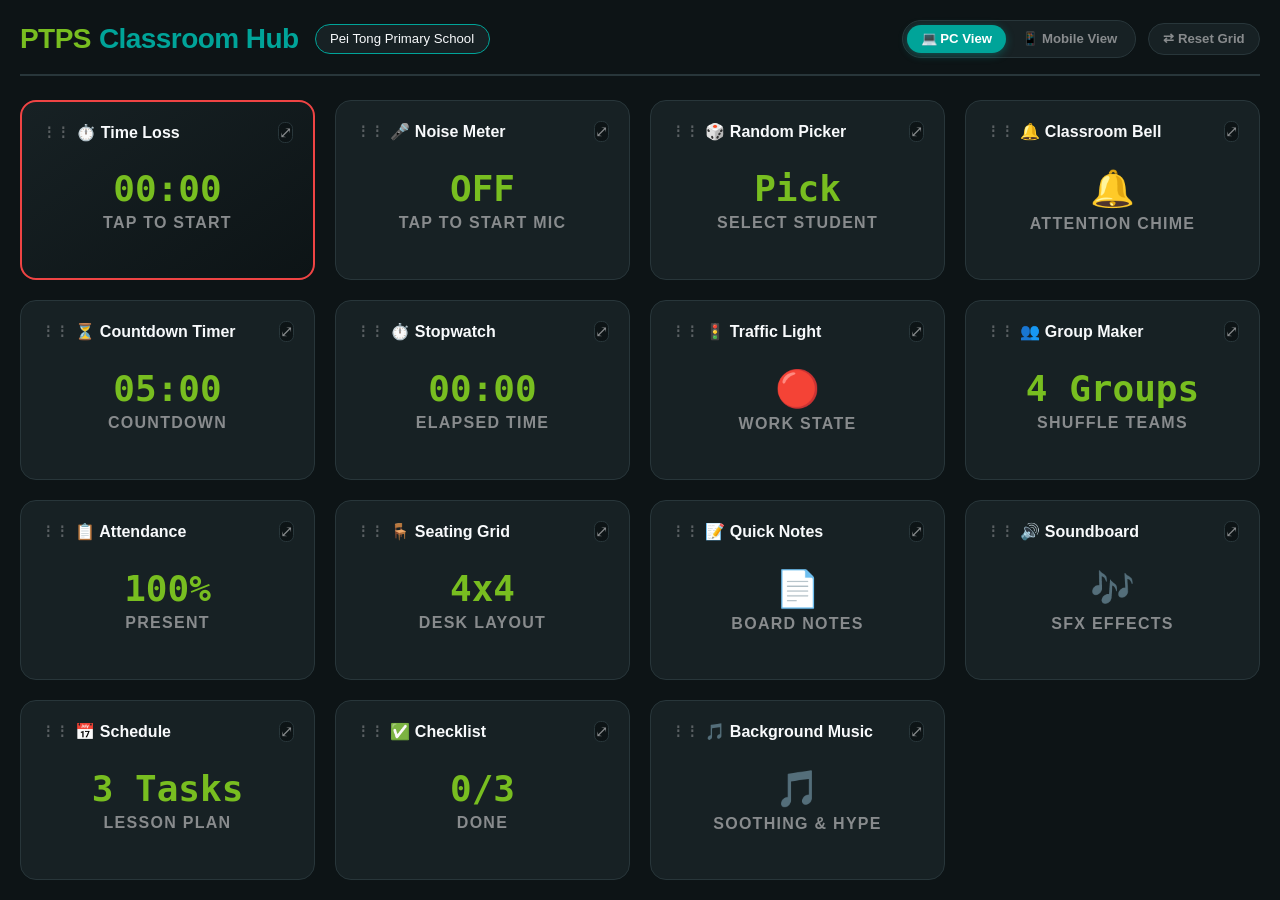
==== commit 21b37bb9: "Add files via upload" ====
--- a/index.html
+++ b/index.html
@@ -26,11 +26,11 @@
       background-color: var(--ptps-bg-dark);
       color: var(--ptps-text-light);
       min-height: 100vh;
-      padding: 1.5rem;
-      transition: background-color 0.3s ease;
-    }
-
-    /* Room-wide ambient alerts */
+      padding: 1.25rem;
+      transition: background-color 0.3s ease, padding 0.2s ease;
+    }
+
+    /* Ambient Alert Animations */
     body.time-loss-active {
       animation: room-alert-red 2s infinite ease-in-out;
     }
@@ -47,6 +47,7 @@
       50% { background-color: #451a03; }
     }
 
+    /* Header Navigation */
     header {
       max-width: 1300px;
       margin: 0 auto 1.5rem auto;
@@ -79,12 +80,6 @@
       color: var(--ptps-turquoise);
     }
 
-    .header-controls {
-      display: flex;
-      align-items: center;
-      gap: 0.75rem;
-    }
-
     .badge {
       background: var(--ptps-card-bg);
       border: 1px solid var(--ptps-turquoise);
@@ -95,11 +90,46 @@
       font-weight: 500;
     }
 
+    .header-controls {
+      display: flex;
+      align-items: center;
+      gap: 0.75rem;
+      flex-wrap: wrap;
+    }
+
+    /* PC vs Mobile View Switcher Toggle */
+    .view-mode-selector {
+      display: flex;
+      background: var(--ptps-card-bg);
+      border: 1px solid var(--ptps-card-border);
+      border-radius: 2rem;
+      padding: 0.25rem;
+      gap: 0.2rem;
+    }
+
+    .view-btn {
+      background: transparent;
+      border: none;
+      color: var(--ptps-gray);
+      padding: 0.4rem 0.85rem;
+      border-radius: 1.5rem;
+      font-size: 0.825rem;
+      font-weight: 700;
+      cursor: pointer;
+      transition: all 0.2s ease;
+    }
+
+    .view-btn.active {
+      background: var(--ptps-turquoise);
+      color: #ffffff;
+      box-shadow: 0 2px 8px rgba(0, 164, 153, 0.4);
+    }
+
     .btn-reset-layout {
       background: var(--ptps-card-bg);
       border: 1px solid var(--ptps-card-border);
       color: var(--ptps-gray);
-      padding: 0.4rem 0.9rem;
+      padding: 0.45rem 0.9rem;
       border-radius: 2rem;
       font-size: 0.825rem;
       font-weight: 600;
@@ -112,26 +142,106 @@
       background: rgba(0, 164, 153, 0.1);
     }
 
-    /* Dashboard Grid Layout */
+    /* Dashboard Grid Base */
     .dashboard-grid {
       display: grid;
-      grid-template-columns: repeat(auto-fill, minmax(240px, 1fr));
       gap: 1.25rem;
       max-width: 1300px;
       margin: 0 auto;
     }
 
-    /* Dashboard Tile Drag-and-Drop Styling */
+    /* --- PC SPECIFIC VIEW STYLES --- */
+    body.view-pc .dashboard-grid {
+      grid-template-columns: repeat(auto-fill, minmax(240px, 1fr));
+    }
+
+    body.view-pc .tile {
+      min-height: 180px;
+      padding: 1.25rem;
+      cursor: grab;
+    }
+
+    body.view-pc .display-main {
+      font-size: 2.25rem;
+    }
+
+    body.view-pc .control-btn {
+      padding: 0.85rem 2rem;
+      font-size: 1.15rem;
+    }
+
+    /* --- MOBILE SPECIFIC VIEW STYLES --- */
+    body.view-mobile {
+      padding: 0.75rem;
+    }
+
+    body.view-mobile header {
+      flex-direction: column;
+      align-items: flex-start;
+      gap: 0.75rem;
+    }
+
+    body.view-mobile .header-controls {
+      width: 100%;
+      justify-content: space-between;
+    }
+
+    body.view-mobile .dashboard-grid {
+      grid-template-columns: repeat(auto-fill, minmax(155px, 1fr));
+      gap: 0.75rem;
+    }
+
+    body.view-mobile .tile {
+      min-height: 140px;
+      padding: 0.85rem;
+      border-radius: 0.85rem;
+    }
+
+    body.view-mobile .tile-title {
+      font-size: 0.9rem;
+    }
+
+    body.view-mobile .display-main {
+      font-size: 1.75rem;
+    }
+
+    body.view-mobile .tile-subtext {
+      font-size: 0.65rem;
+    }
+
+    body.view-mobile .tile-expand-icon {
+      font-size: 0.65rem;
+      padding: 0.2rem 0.35rem;
+    }
+
+    body.view-mobile .fullscreen-overlay {
+      padding: 1rem;
+    }
+
+    body.view-mobile .big-display {
+      font-size: 4.5rem;
+    }
+
+    body.view-mobile .control-btn {
+      width: 100%;
+      min-height: 48px; /* Touch-optimized tap targets */
+      font-size: 1.05rem;
+      padding: 0.75rem 1.2rem;
+      margin: 0.25rem 0;
+    }
+
+    body.view-mobile .music-grid {
+      grid-template-columns: 1fr !important;
+    }
+
+    /* Tile Component */
     .tile {
       background: var(--ptps-card-bg);
       border: 1px solid var(--ptps-card-border);
       border-radius: 1rem;
-      padding: 1.25rem;
       display: flex;
       flex-direction: column;
       justify-content: space-between;
-      min-height: 180px;
-      cursor: grab;
       user-select: none;
       transition: transform 0.15s ease, border-color 0.2s ease, box-shadow 0.2s ease, opacity 0.2s ease;
       position: relative;
@@ -167,32 +277,28 @@
 
     .tile-title {
       font-weight: 600;
-      font-size: 1.05rem;
       display: flex;
       align-items: center;
-      gap: 0.5rem;
+      gap: 0.4rem;
       color: var(--ptps-text-light);
     }
 
     .drag-handle-icon {
       font-size: 0.9rem;
       color: var(--ptps-gray);
-      margin-right: 0.2rem;
       opacity: 0.6;
     }
 
     .tile-expand-icon {
-      font-size: 0.75rem;
       color: var(--ptps-gray);
       background: var(--ptps-bg-dark);
-      padding: 0.25rem 0.5rem;
       border-radius: 0.4rem;
       border: 1px solid var(--ptps-card-border);
     }
 
     .tile-body {
       text-align: center;
-      margin: 0.75rem 0;
+      margin: 0.5rem 0;
       flex-grow: 1;
       display: flex;
       flex-direction: column;
@@ -201,14 +307,12 @@
     }
 
     .display-main {
-      font-size: 2.25rem;
       font-weight: 800;
       font-family: ui-monospace, SFMono-Regular, Menlo, Monaco, Consolas, monospace;
       color: var(--ptps-lime);
     }
 
     .tile-subtext {
-      font-size: 0.75rem;
       text-transform: uppercase;
       letter-spacing: 0.08em;
       color: var(--ptps-gray);
@@ -233,6 +337,7 @@
       flex-direction: column;
       padding: 2rem;
       transition: background-color 0.2s ease;
+      overflow-y: auto;
     }
 
     .fullscreen-overlay.active {
@@ -260,7 +365,7 @@
     }
 
     .fullscreen-title {
-      font-size: 2rem;
+      font-size: 1.75rem;
       font-weight: 700;
       color: var(--ptps-lime);
     }
@@ -269,7 +374,7 @@
       background: var(--ptps-card-border);
       border: 1px solid var(--ptps-gray);
       color: #fff;
-      font-size: 1rem;
+      font-size: 0.95rem;
       font-weight: 600;
       padding: 0.6rem 1.4rem;
       border-radius: 2rem;
@@ -306,34 +411,36 @@
     .loud-alert-banner {
       display: none;
       color: #ffffff;
-      font-size: 3.5rem;
+      font-size: 2.75rem;
       font-weight: 900;
       text-transform: uppercase;
       letter-spacing: 0.05em;
       text-shadow: 0 0 20px #000;
       margin-bottom: 1.5rem;
       animation: pulse-loud 0.3s infinite alternate;
+      text-align: center;
     }
 
     @keyframes pulse-loud {
       from { transform: scale(0.95); }
-      to { transform: scale(1.08); }
+      to { transform: scale(1.05); }
     }
 
     .control-btn {
       background: var(--ptps-turquoise);
       color: #fff;
       border: none;
-      font-size: 1.15rem;
       font-weight: 700;
-      padding: 0.85rem 2rem;
       border-radius: 0.75rem;
       cursor: pointer;
       margin: 0.35rem;
       transition: transform 0.1s, background 0.2s;
+      display: inline-flex;
+      align-items: center;
+      justify-content: center;
     }
     .control-btn:hover {
-      transform: scale(1.03);
+      transform: scale(1.02);
       background: #00837a;
     }
     .control-btn.danger { background: #ef4444; }
@@ -391,8 +498,8 @@
       border: 2px solid var(--ptps-card-border);
     }
     .light-bulb {
-      width: 90px;
-      height: 90px;
+      width: 80px;
+      height: 80px;
       border-radius: 50%;
       opacity: 0.25;
       cursor: pointer;
@@ -403,7 +510,7 @@
     .light-bulb.green { background: var(--ptps-lime); box-shadow: 0 0 30px var(--ptps-lime); }
     .light-bulb.active { opacity: 1; transform: scale(1.1); }
 
-    /* Interactive List & Container */
+    /* Interactive List Container */
     .interactive-list {
       width: 100%;
       max-width: 650px;
@@ -427,23 +534,21 @@
     /* Drag & Drop Desk Tiles in Seating Grid */
     .desk-tile {
       background: var(--ptps-card-bg);
-      padding: 1rem 0.75rem;
+      padding: 0.85rem 0.6rem;
       border-radius: 0.75rem;
       text-align: center;
       border: 2px dashed var(--ptps-card-border);
       font-size: 0.85rem;
       cursor: grab;
       user-select: none;
-      transition: transform 0.2s ease, border-color 0.2s ease, background 0.2s ease, opacity 0.2s ease;
+      transition: transform 0.2s ease, border-color 0.2s ease, background 0.2s ease;
       display: flex;
       flex-direction: column;
       justify-content: center;
       align-items: center;
-      min-height: 85px;
-    }
-    .desk-tile:active {
-      cursor: grabbing;
-    }
+      min-height: 80px;
+    }
+    .desk-tile:active { cursor: grabbing; }
     .desk-tile:hover {
       border-color: var(--ptps-turquoise);
       transform: translateY(-2px);
@@ -476,7 +581,7 @@
       font-weight: 700;
       color: var(--ptps-turquoise);
       margin-bottom: 0.75rem;
-      font-size: 1.25rem;
+      font-size: 1.2rem;
       display: flex;
       align-items: center;
       gap: 0.4rem;
@@ -499,7 +604,7 @@
     }
   </style>
 </head>
-<body>
+<body class="view-pc">
 
   <header>
     <div class="header-title-group">
@@ -507,7 +612,12 @@
       <div class="badge">Pei Tong Primary School</div>
     </div>
     <div class="header-controls">
-      <button class="btn-reset-layout" onclick="resetTileOrder()">⇄ Reset Grid Layout</button>
+      <!-- Device View Choice Selector -->
+      <div class="view-mode-selector">
+        <button id="btnViewPc" class="view-btn active" onclick="setDeviceView('pc')">💻 PC View</button>
+        <button id="btnViewMobile" class="view-btn" onclick="setDeviceView('mobile')">📱 Mobile View</button>
+      </div>
+      <button class="btn-reset-layout" onclick="resetTileOrder()">⇄ Reset Grid</button>
     </div>
   </header>
 
@@ -610,6 +720,37 @@
       }
     }
 
+    // --- DEVICE VIEW SWITCHER (PC vs MOBILE) ---
+    let currentDeviceView = 'pc';
+
+    function loadDeviceViewChoice() {
+      const saved = localStorage.getItem('ptps_hub_device_view');
+      if (saved === 'mobile' || saved === 'pc') {
+        currentDeviceView = saved;
+      } else {
+        currentDeviceView = window.innerWidth <= 768 ? 'mobile' : 'pc';
+      }
+      applyDeviceView();
+    }
+
+    function setDeviceView(view) {
+      currentDeviceView = view;
+      localStorage.setItem('ptps_hub_device_view', view);
+      applyDeviceView();
+    }
+
+    function applyDeviceView() {
+      document.body.classList.remove('view-pc', 'view-mobile');
+      document.body.classList.add(`view-${currentDeviceView}`);
+      
+      const btnPc = document.getElementById('btnViewPc');
+      const btnMobile = document.getElementById('btnViewMobile');
+      if (btnPc && btnMobile) {
+        btnPc.classList.toggle('active', currentDeviceView === 'pc');
+        btnMobile.classList.toggle('active', currentDeviceView === 'mobile');
+      }
+    }
+
     // --- GLOBAL DATA & STATES ---
     let roster = ["Alex", "Jordan", "Taylor", "Morgan", "Sam", "Chris", "Riley", "Casey", "Avery", "Quinn", "Skyler", "Dakota"];
     let activeToolId = null;
@@ -663,26 +804,26 @@
       { id: 3, time: "10:15 AM", activity: "Reflection & Quiz" }
     ];
 
-    // --- BACKGROUND MUSIC STATE (REAL AUDIO LOOPS) ---
+    // --- BACKGROUND MUSIC CATALOG WITH SENTIMENTAL/SOOTHING INSTRUMENTAL FOCUS TRACKS ---
     const bgMusicCatalog = {
       "Hype": [
-        { name: "Hype Track 1", url: "https://www.soundhelix.com/examples/mp3/SoundHelix-Song-1.mp3" },
-        { name: "Hype Track 2", url: "https://www.soundhelix.com/examples/mp3/SoundHelix-Song-2.mp3" },
-        { name: "Hype Track 3", url: "https://www.soundhelix.com/examples/mp3/SoundHelix-Song-3.mp3" },
-        { name: "Hype Track 4", url: "https://www.soundhelix.com/examples/mp3/SoundHelix-Song-4.mp3" },
-        { name: "Hype Track 5", url: "https://www.soundhelix.com/examples/mp3/SoundHelix-Song-5.mp3" }
+        { name: "Energetic Beat 1", url: "https://www.soundhelix.com/examples/mp3/SoundHelix-Song-1.mp3" },
+        { name: "Upbeat Grooves 2", url: "https://www.soundhelix.com/examples/mp3/SoundHelix-Song-2.mp3" },
+        { name: "High Energy Rhythm 3", url: "https://www.soundhelix.com/examples/mp3/SoundHelix-Song-3.mp3" },
+        { name: "Dynamic Pulse 4", url: "https://www.soundhelix.com/examples/mp3/SoundHelix-Song-5.mp3" },
+        { name: "Motivating Tempo 5", url: "https://www.soundhelix.com/examples/mp3/SoundHelix-Song-6.mp3" }
       ],
       "Focus": [
-        { name: "Focus Track 1", url: "https://www.soundhelix.com/examples/mp3/SoundHelix-Song-8.mp3" },
-        { name: "Focus Track 2", url: "https://www.soundhelix.com/examples/mp3/SoundHelix-Song-10.mp3" },
-        { name: "Focus Track 3", url: "https://www.soundhelix.com/examples/mp3/SoundHelix-Song-12.mp3" },
-        { name: "Focus Track 4", url: "https://www.soundhelix.com/examples/mp3/SoundHelix-Song-15.mp3" },
-        { name: "Focus Track 5", url: "https://www.soundhelix.com/examples/mp3/SoundHelix-Song-16.mp3" }
+        { name: "Peaceful Piano Lullaby", url: "https://www.soundhelix.com/examples/mp3/SoundHelix-Song-4.mp3" },
+        { name: "Gentle Acoustic Calm", url: "https://www.soundhelix.com/examples/mp3/SoundHelix-Song-7.mp3" },
+        { name: "Soothing Instrumental Solitude", url: "https://www.soundhelix.com/examples/mp3/SoundHelix-Song-9.mp3" },
+        { name: "Sentimental Ambient Keys", url: "https://www.soundhelix.com/examples/mp3/SoundHelix-Song-11.mp3" },
+        { name: "Calming Reflection Melody", url: "https://www.soundhelix.com/examples/mp3/SoundHelix-Song-14.mp3" }
       ]
     };
 
     let bgAudioPlayer = new Audio();
-    bgAudioPlayer.loop = true; // Loop audio continuously
+    bgAudioPlayer.loop = true;
     let isMusicPlaying = false;
     let currentMusicCategory = null;
     let currentMusicTrackName = null;
@@ -780,7 +921,7 @@
       seating: {
         title: "🪑 Seating Grid",
         getDisplay: () => `${seatingRows}x${seatingCols}`,
-        getSubtext: () => "DRAG & DROP DESKS"
+        getSubtext: () => "DESK LAYOUT"
       },
       notes: {
         title: "📝 Quick Notes",
@@ -805,7 +946,7 @@
       bgMusic: {
         title: "🎵 Background Music",
         getDisplay: () => isMusicPlaying ? "▶️" : "🎵",
-        getSubtext: () => isMusicPlaying ? currentMusicTrackName : "REAL MUSIC LOOPS"
+        getSubtext: () => isMusicPlaying ? currentMusicTrackName : "SOOTHING & HYPE"
       }
     };
 
@@ -826,7 +967,7 @@
         tileEl.innerHTML = `
           <div class="tile-header">
             <span class="tile-title"><span class="drag-handle-icon">⋮⋮</span> ${def.title}</span>
-            <span class="tile-expand-icon">⤢ Fullscreen</span>
+            <span class="tile-expand-icon">⤢</span>
           </div>
           <div class="tile-body">
             <div class="display-main" id="grid_${toolId}_display">${def.getDisplay()}</div>
@@ -834,14 +975,12 @@
           </div>
         `;
 
-        // Drag events for reordering dashboard tiles
         tileEl.addEventListener('dragstart', (e) => handleGridDragStart(e, toolId));
         tileEl.addEventListener('dragover', (e) => handleGridDragOver(e));
         tileEl.addEventListener('dragleave', (e) => handleGridDragLeave(e));
         tileEl.addEventListener('drop', (e) => handleGridDrop(e, toolId));
         tileEl.addEventListener('dragend', (e) => handleGridDragEnd(e));
 
-        // Click event to open tool fullscreen
         tileEl.addEventListener('click', () => {
           if (!isTileDragging) openTool(toolId);
         });
@@ -919,7 +1058,7 @@
           <p style="margin: 1.5rem 0; font-size: 1.25rem; color: var(--ptps-gray);" id="timeLossStatusText">
             ${timeLossRunning ? 'COUNTING WASTED TIME...' : 'TIMER PAUSED'}
           </p>
-          <div>
+          <div style="display: flex; gap: 0.5rem; flex-wrap: wrap; justify-content: center; width:100%; max-width:400px;">
             <button class="control-btn ${timeLossRunning ? 'danger' : ''}" onclick="toggleTimeLoss()">
               ${timeLossRunning ? 'Stop Timer' : 'Start Timer'}
             </button>
@@ -930,15 +1069,15 @@
       else if (toolId === 'noiseMeter') {
         titleElem.textContent = '🎤 Noise Sensitivity Meter';
         contentElem.innerHTML = `
-          <div class="loud-alert-banner" id="loudAlertMsg">🔊 You are TOO LOUD!!!</div>
+          <div class="loud-alert-banner" id="loudAlertMsg">🔊 TOO LOUD!</div>
           <div class="big-display" id="noiseVolumeDisplay">0%</div>
           <div class="meter-container">
             <div class="meter-fill" id="noiseMeterFill"></div>
             <div class="sensitivity-line" id="sensitivityLine" style="left: ${noiseThreshold}%;"></div>
           </div>
-          <p style="margin-bottom: 1rem; color: var(--ptps-gray);">Set Threshold Limit: <span id="threshVal">${noiseThreshold}</span>%</p>
+          <p style="margin-bottom: 1rem; color: var(--ptps-gray);">Sensitivity Limit: <span id="threshVal">${noiseThreshold}</span>%</p>
           <input type="range" min="10" max="95" value="${noiseThreshold}" oninput="updateSensitivity(this.value)" />
-          <div style="margin-top: 2rem;">
+          <div style="margin-top: 2rem; width:100%; max-width:300px;">
             <button class="control-btn" onclick="toggleNoiseMic()">${isNoiseActive ? 'Stop Mic' : 'Start Mic'}</button>
           </div>
         `;
@@ -947,8 +1086,8 @@
       else if (toolId === 'picker') {
         titleElem.textContent = '🎲 Random Student Picker';
         contentElem.innerHTML = `
-          <div class="big-display" id="pickerBigDisplay" style="font-size: 5rem; color: var(--ptps-turquoise);">Ready</div>
-          <div style="margin-top: 2rem;">
+          <div class="big-display" id="pickerBigDisplay" style="font-size: 4.5rem; color: var(--ptps-turquoise); text-align: center;">Ready</div>
+          <div style="margin-top: 2rem; display: flex; gap: 0.5rem; flex-wrap: wrap; justify-content: center; width:100%; max-width:400px;">
             <button class="control-btn" onclick="shuffleStudent()">Pick Student</button>
             <button class="control-btn secondary" onclick="editRosterPrompt()">Edit Roster</button>
           </div>
@@ -958,8 +1097,10 @@
         titleElem.textContent = '🔔 Attention Bell';
         contentElem.innerHTML = `
           <div class="big-display" style="cursor:pointer;" onclick="playSound('bell')">🔔</div>
-          <p style="margin-top: 2rem; color: var(--ptps-gray);">Tap icon or button to chime</p>
-          <button class="control-btn" style="margin-top: 1rem;" onclick="playSound('bell')">Ring Bell</button>
+          <p style="margin-top: 2rem; color: var(--ptps-gray);">Tap bell to chime</p>
+          <div style="margin-top: 1rem; width:100%; max-width:300px;">
+            <button class="control-btn" onclick="playSound('bell')">Ring Bell</button>
+          </div>
         `;
       }
       else if (toolId === 'timer') {
@@ -967,28 +1108,27 @@
         contentElem.innerHTML = `
           <div class="big-display" id="timerBigDisplay">${formatTime(timerSeconds * 1000)}</div>
           
-          <div style="margin-top: 1.5rem; display: flex; gap: 0.5rem; justify-content: center;">
+          <div style="margin-top: 1.5rem; display: flex; gap: 0.5rem; justify-content: center; width:100%; max-width:400px;">
             <button class="control-btn ${timerRunning ? 'danger' : ''}" onclick="toggleTimer()">${timerRunning ? 'Pause' : 'Start'}</button>
             <button class="control-btn secondary" onclick="setTimerSecs(0)">Reset</button>
           </div>
 
-          <div style="margin-top: 1.5rem; display: flex; gap: 0.4rem; flex-wrap: wrap; justify-content: center; max-width: 650px;">
+          <div style="margin-top: 1.25rem; display: flex; gap: 0.4rem; flex-wrap: wrap; justify-content: center; max-width: 650px;">
             <button class="control-btn preset" onclick="setTimerSecs(10)">10s</button>
             <button class="control-btn preset" onclick="setTimerSecs(30)">30s</button>
-            <button class="control-btn preset" onclick="setTimerSecs(60)">1min</button>
-            <button class="control-btn preset" onclick="setTimerSecs(180)">3min</button>
-            <button class="control-btn preset" onclick="setTimerSecs(300)">5min</button>
-            <button class="control-btn preset" onclick="setTimerSecs(600)">10min</button>
-            <button class="control-btn preset" onclick="setTimerSecs(900)">15min</button>
-            <button class="control-btn preset" onclick="setTimerSecs(1200)">20min</button>
+            <button class="control-btn preset" onclick="setTimerSecs(60)">1m</button>
+            <button class="control-btn preset" onclick="setTimerSecs(180)">3m</button>
+            <button class="control-btn preset" onclick="setTimerSecs(300)">5m</button>
+            <button class="control-btn preset" onclick="setTimerSecs(600)">10m</button>
+            <button class="control-btn preset" onclick="setTimerSecs(900)">15m</button>
           </div>
 
-          <div style="margin-top: 1.5rem; display: flex; gap: 0.5rem; align-items: center; justify-content: center; background: var(--ptps-card-bg); padding: 0.75rem 1.25rem; border-radius: 1rem; border: 1px solid var(--ptps-card-border);">
-            <span style="font-size: 0.9rem; color: var(--ptps-gray); margin-right: 0.25rem;">Custom:</span>
-            <input type="number" id="customMin" placeholder="Min" min="0" max="180" style="width: 80px; text-align: center;" />
+          <div style="margin-top: 1.25rem; display: flex; gap: 0.5rem; align-items: center; justify-content: center; background: var(--ptps-card-bg); padding: 0.75rem 1rem; border-radius: 1rem; border: 1px solid var(--ptps-card-border); flex-wrap: wrap;">
+            <span style="font-size: 0.9rem; color: var(--ptps-gray);">Custom:</span>
+            <input type="number" id="customMin" placeholder="Min" min="0" max="180" style="width: 70px; text-align: center;" />
             <span style="font-weight: bold; color: var(--ptps-gray);">:</span>
-            <input type="number" id="customSec" placeholder="Sec" min="0" max="59" style="width: 80px; text-align: center;" />
-            <button class="control-btn" style="font-size: 0.95rem; padding: 0.6rem 1.2rem; margin: 0 0 0 0.5rem;" onclick="setCustomTimer()">Set Duration</button>
+            <input type="number" id="customSec" placeholder="Sec" min="0" max="59" style="width: 70px; text-align: center;" />
+            <button class="control-btn" style="font-size: 0.9rem; padding: 0.5rem 1rem; margin:0;" onclick="setCustomTimer()">Set</button>
           </div>
         `;
       }
@@ -996,7 +1136,7 @@
         titleElem.textContent = '⏱️ Stopwatch';
         contentElem.innerHTML = `
           <div class="big-display" id="stopwatchBigDisplay">${formatTime(stopwatchMs)}</div>
-          <div style="margin-top: 2rem;">
+          <div style="margin-top: 2rem; display: flex; gap: 0.5rem; flex-wrap: wrap; justify-content: center; width:100%; max-width:400px;">
             <button class="control-btn" onclick="toggleStopwatch()">${stopwatchRunning ? 'Stop' : 'Start'}</button>
             <button class="control-btn secondary" onclick="resetStopwatch()">Reset</button>
           </div>
@@ -1010,7 +1150,7 @@
             <div class="light-bulb yellow ${currentLight==='yellow'?'active':''}" onclick="setLight('yellow')"></div>
             <div class="light-bulb green ${currentLight==='green'?'active':''}" onclick="setLight('green')"></div>
           </div>
-          <p style="margin-top: 2rem; font-size: 1.5rem; text-transform: uppercase;" id="lightStatus">
+          <p style="margin-top: 2rem; font-size: 1.35rem; text-transform: uppercase;" id="lightStatus">
             ${currentLight === 'red' ? 'Silence / Stop' : currentLight === 'yellow' ? 'Whisper / Transition' : 'Group Work / Go'}
           </p>
         `;
@@ -1018,18 +1158,13 @@
       else if (toolId === 'groups') {
         titleElem.textContent = '👥 Group Generator';
         contentElem.innerHTML = `
-          <div class="interactive-list" id="groupListDisplay" style="min-height: 200px;">Tap a preset count to create random student groups</div>
-          
-          <div style="margin-top: 1.5rem; display: flex; gap: 0.4rem; flex-wrap: wrap; justify-content: center; max-width: 650px;">
+          <div class="interactive-list" id="groupListDisplay" style="min-height: 180px;">Tap a count to split students into groups</div>
+          <div style="margin-top: 1.25rem; display: flex; gap: 0.4rem; flex-wrap: wrap; justify-content: center; max-width: 650px;">
             <button class="control-btn preset" onclick="generateGroups(2)">2 Groups</button>
             <button class="control-btn preset" onclick="generateGroups(3)">3 Groups</button>
             <button class="control-btn preset" onclick="generateGroups(4)">4 Groups</button>
             <button class="control-btn preset" onclick="generateGroups(5)">5 Groups</button>
             <button class="control-btn preset" onclick="generateGroups(6)">6 Groups</button>
-            <button class="control-btn preset" onclick="generateGroups(7)">7 Groups</button>
-            <button class="control-btn preset" onclick="generateGroups(8)">8 Groups</button>
-            <button class="control-btn preset" onclick="generateGroups(9)">9 Groups</button>
-            <button class="control-btn preset" onclick="generateGroups(10)">10 Groups</button>
           </div>
         `;
       }
@@ -1038,19 +1173,19 @@
         renderAttendanceTool(contentElem);
       }
       else if (toolId === 'seating') {
-        titleElem.textContent = '🪑 Drag & Drop Seating Grid';
+        titleElem.textContent = '🪑 Seating Grid';
         renderSeatingGrid(contentElem);
       }
       else if (toolId === 'notes') {
         titleElem.textContent = '📝 Board Notes';
         contentElem.innerHTML = `
-          <textarea style="height: 300px; max-width: 700px; font-size: 1.25rem; width:100%;" placeholder="Type lesson instructions or goals for the class here..."></textarea>
+          <textarea style="height: 280px; max-width: 700px; font-size: 1.15rem; width:100%; border-radius: 0.75rem;" placeholder="Type lesson instructions or board notes..."></textarea>
         `;
       }
       else if (toolId === 'soundboard') {
         titleElem.textContent = '🔊 Class Soundboard';
         contentElem.innerHTML = `
-          <div>
+          <div style="display: flex; gap: 0.5rem; flex-wrap: wrap; justify-content: center; width:100%; max-width:500px;">
             <button class="control-btn" onclick="playSound('bell')">🔔 Bell</button>
             <button class="control-btn" onclick="playSound('tada')">🎉 Ta-Da</button>
             <button class="control-btn danger" onclick="playSound('buzzer')">🚨 Buzzer</button>
@@ -1086,7 +1221,7 @@
           updateTileDisplay('noiseMeter');
           startMicProcessing();
         } catch(e) {
-          alert("Microphone access required for Noise Meter.");
+          alert("Microphone access is required for Noise Meter.");
         }
       } else {
         isNoiseActive = false;
@@ -1245,8 +1380,7 @@
       const secInput = document.getElementById('customSec');
       const m = parseInt(minInput ? minInput.value : 0) || 0;
       const s = parseInt(secInput ? secInput.value : 0) || 0;
-      const totalSecs = (m * 60) + s;
-      setTimerSecs(totalSecs);
+      setTimerSecs((m * 60) + s);
     }
 
     // --- STOPWATCH LOGIC ---
@@ -1335,13 +1469,9 @@
       const percent = total > 0 ? Math.round((presentCount / total) * 100) : 100;
 
       let html = `
-        <div style="margin-bottom: 1.25rem; display: flex; gap: 0.75rem; align-items: center; justify-content: center; flex-wrap: wrap;">
-          <button class="control-btn" style="font-size: 0.95rem; padding: 0.65rem 1.4rem; background: var(--ptps-lime); color: var(--ptps-bg-dark);" onclick="markAllPresent()">
-            ✓ All Present
-          </button>
-          <button class="control-btn danger" style="font-size: 0.95rem; padding: 0.65rem 1.4rem;" onclick="markAllAbsent()">
-            ✕ All Absent
-          </button>
+        <div style="margin-bottom: 1.25rem; display: flex; gap: 0.5rem; align-items: center; justify-content: center; flex-wrap: wrap; width:100%; max-width:400px;">
+          <button class="control-btn" style="font-size: 0.95rem; background: var(--ptps-lime); color: var(--ptps-bg-dark);" onclick="markAllPresent()">✓ All Present</button>
+          <button class="control-btn danger" style="font-size: 0.95rem;" onclick="markAllAbsent()">✕ All Absent</button>
         </div>
         <div style="margin-bottom: 1rem; color: var(--ptps-gray); font-size: 0.95rem; text-align: center;">
           Present: <strong style="color:var(--ptps-lime);">${presentCount}/${total}</strong> (${percent}%)
@@ -1355,7 +1485,7 @@
           <div class="list-item">
             <span style="font-size: 1.05rem; font-weight: 500;">${name}</span>
             <button class="control-btn ${isPresent ? '' : 'danger'}" 
-                    style="font-size: 0.85rem; padding: 0.35rem 1rem; margin: 0; min-width: 95px; text-align: center; ${isPresent ? 'background: var(--ptps-turquoise);' : ''}" 
+                    style="font-size: 0.85rem; padding: 0.35rem 0.9rem; margin: 0; width: auto; min-width: 95px;" 
                     onclick="toggleStudentAttendance('${name}')">
               ${isPresent ? '✓ Present' : '✕ Absent'}
             </button>
@@ -1400,23 +1530,23 @@
       syncSeatingArrangement();
 
       let html = `
-        <div style="margin-bottom: 1rem; display: flex; gap: 1rem; align-items: center; justify-content: center; background: var(--ptps-card-bg); padding: 0.75rem 1.25rem; border-radius: 1rem; border: 1px solid var(--ptps-card-border); flex-wrap: wrap;">
+        <div style="margin-bottom: 1rem; display: flex; gap: 0.75rem; align-items: center; justify-content: center; background: var(--ptps-card-bg); padding: 0.75rem; border-radius: 1rem; border: 1px solid var(--ptps-card-border); flex-wrap: wrap;">
           <label style="color:var(--ptps-gray); font-size:0.9rem;">Rows: 
-            <input type="number" id="seatRowsInput" value="${seatingRows}" min="1" max="10" style="width:65px; text-align:center; margin-left:0.25rem;" />
+            <input type="number" id="seatRowsInput" value="${seatingRows}" min="1" max="10" style="width:55px; text-align:center;" />
           </label>
           <span style="color:var(--ptps-gray);">x</span>
           <label style="color:var(--ptps-gray); font-size:0.9rem;">Cols: 
-            <input type="number" id="seatColsInput" value="${seatingCols}" min="1" max="10" style="width:65px; text-align:center; margin-left:0.25rem;" />
+            <input type="number" id="seatColsInput" value="${seatingCols}" min="1" max="10" style="width:55px; text-align:center;" />
           </label>
-          <button class="control-btn" style="font-size: 0.9rem; padding: 0.5rem 1rem; margin:0;" onclick="updateSeatingGridDimensions()">Set Grid</button>
-          <button class="control-btn secondary" style="font-size: 0.9rem; padding: 0.5rem 1rem; margin:0;" onclick="resetSeatingArrangement()">Reset / Auto-Fill</button>
+          <button class="control-btn" style="font-size: 0.85rem; padding: 0.4rem 0.8rem; margin:0; width:auto;" onclick="updateSeatingGridDimensions()">Set</button>
+          <button class="control-btn secondary" style="font-size: 0.85rem; padding: 0.4rem 0.8rem; margin:0; width:auto;" onclick="resetSeatingArrangement()">Auto-Fill</button>
         </div>
 
         <p style="color: var(--ptps-gray); font-size: 0.85rem; margin-bottom: 1rem; text-align: center;">
-          💡 <b>Drag and drop</b> any desk tile to swap student positions.
+          💡 Drag or tap desks to swap student placement.
         </p>
 
-        <div style="display:grid; grid-template-columns: repeat(${seatingCols}, 1fr); gap:0.75rem; width:100%; max-width:850px; max-height:380px; overflow-y:auto; padding: 0.5rem;">
+        <div style="display:grid; grid-template-columns: repeat(${seatingCols}, 1fr); gap:0.6rem; width:100%; max-width:850px; max-height:380px; overflow-y:auto; padding: 0.25rem;">
       `;
 
       const totalDesks = seatingRows * seatingCols;
@@ -1432,8 +1562,8 @@
                ondragleave="handleDeskDragLeave(event)"
                ondrop="handleDeskDrop(event, ${i})"
                ondragend="handleDeskDragEnd(event)">
-            <span style="font-size: 0.75rem; color: var(--ptps-gray); font-weight: 600;">Desk ${i+1}</span>
-            <strong style="color: ${isEmpty ? 'var(--ptps-gray)' : 'var(--ptps-turquoise)'}; font-size:0.95rem; margin-top:0.25rem; display:block;">
+            <span style="font-size: 0.7rem; color: var(--ptps-gray);">Desk ${i+1}</span>
+            <strong style="color: ${isEmpty ? 'var(--ptps-gray)' : 'var(--ptps-turquoise)'}; font-size:0.9rem; margin-top:0.15rem;">
               ${studentName}
             </strong>
           </div>
@@ -1497,10 +1627,10 @@
     // --- SCHEDULE LOGIC ---
     function renderSchedule(container) {
       let html = `
-        <div style="margin-bottom: 1rem; display: flex; gap: 0.5rem; width: 100%; max-width: 650px;">
-          <input type="text" id="newScheduleTime" placeholder="e.g. 09:00 AM" style="width: 140px;" />
-          <input type="text" id="newScheduleActivity" placeholder="Activity name..." style="flex: 1;" onkeypress="if(event.key==='Enter') addScheduleItem()" />
-          <button class="control-btn" style="font-size: 0.95rem; padding: 0.6rem 1.2rem; margin: 0;" onclick="addScheduleItem()">+ Add Task</button>
+        <div style="margin-bottom: 1rem; display: flex; gap: 0.5rem; width: 100%; max-width: 650px; flex-wrap: wrap;">
+          <input type="text" id="newScheduleTime" placeholder="e.g. 09:00 AM" style="width: 130px;" />
+          <input type="text" id="newScheduleActivity" placeholder="Activity name..." style="flex: 1; min-width:180px;" onkeypress="if(event.key==='Enter') addScheduleItem()" />
+          <button class="control-btn" style="font-size: 0.9rem; padding: 0.5rem 1rem; margin: 0; width:auto;" onclick="addScheduleItem()">+ Add</button>
         </div>
         <div class="interactive-list">
       `;
@@ -1508,9 +1638,9 @@
       scheduleData.forEach((item, idx) => {
         html += `
           <div class="list-item">
-            <input type="text" value="${item.time}" onchange="updateScheduleItem(${idx}, 'time', this.value)" style="width: 110px; background: var(--ptps-bg-dark); border: 1px solid var(--ptps-card-border); color: var(--ptps-turquoise); font-weight: bold; border-radius: 0.4rem; padding: 0.4rem 0.6rem; text-align: center;" />
-            <input type="text" value="${item.activity}" onchange="updateScheduleItem(${idx}, 'activity', this.value)" style="flex: 1; background: transparent; border: none; color: #fff; font-size: 1rem;" />
-            <button class="btn-close" style="padding: 0.2rem 0.6rem; font-size: 0.8rem;" onclick="removeScheduleItem(${idx})">✕</button>
+            <input type="text" value="${item.time}" onchange="updateScheduleItem(${idx}, 'time', this.value)" style="width: 100px; background: var(--ptps-bg-dark); border: 1px solid var(--ptps-card-border); color: var(--ptps-turquoise); font-weight: bold; border-radius: 0.4rem; padding: 0.35rem; text-align: center; font-size:0.85rem;" />
+            <input type="text" value="${item.activity}" onchange="updateScheduleItem(${idx}, 'activity', this.value)" style="flex: 1; background: transparent; border: none; color: #fff; font-size: 0.95rem;" />
+            <button class="btn-close" style="padding: 0.2rem 0.5rem; font-size: 0.75rem;" onclick="removeScheduleItem(${idx})">✕</button>
           </div>
         `;
       });
@@ -1532,9 +1662,7 @@
     }
 
     function updateScheduleItem(idx, field, val) {
-      if (scheduleData[idx]) {
-        scheduleData[idx][field] = val;
-      }
+      if (scheduleData[idx]) scheduleData[idx][field] = val;
     }
 
     function removeScheduleItem(idx) {
@@ -1546,9 +1674,9 @@
     // --- CHECKLIST LOGIC ---
     function renderChecklist(container) {
       let html = `
-        <div style="margin-bottom: 1rem; display: flex; gap: 0.5rem; width: 100%; max-width: 650px;">
-          <input type="text" id="newCheckitemText" placeholder="Add new checklist task..." style="flex: 1;" onkeypress="if(event.key==='Enter') addChecklistItem()" />
-          <button class="control-btn" style="font-size: 0.95rem; padding: 0.6rem 1.2rem; margin: 0;" onclick="addChecklistItem()">+ Add List Item</button>
+        <div style="margin-bottom: 1rem; display: flex; gap: 0.5rem; width: 100%; max-width: 650px; flex-wrap: wrap;">
+          <input type="text" id="newCheckitemText" placeholder="Add task..." style="flex: 1; min-width:180px;" onkeypress="if(event.key==='Enter') addChecklistItem()" />
+          <button class="control-btn" style="font-size: 0.9rem; padding: 0.5rem 1rem; margin: 0; width:auto;" onclick="addChecklistItem()">+ Add</button>
         </div>
         <div class="interactive-list">
       `;
@@ -1557,8 +1685,8 @@
         html += `
           <div class="list-item">
             <input type="checkbox" ${item.done ? 'checked' : ''} onchange="toggleCheck(${idx})" style="width: 20px; height: 20px; cursor: pointer; accent-color: var(--ptps-turquoise);" />
-            <input type="text" value="${item.text}" onchange="updateChecklistText(${idx}, this.value)" style="flex:1; background:transparent; border:none; color:#fff; font-size:1rem; ${item.done ? 'text-decoration: line-through; opacity: 0.5;' : ''}" />
-            <button class="btn-close" style="padding: 0.2rem 0.6rem; font-size: 0.8rem;" onclick="removeChecklistItem(${idx})">✕</button>
+            <input type="text" value="${item.text}" onchange="updateChecklistText(${idx}, this.value)" style="flex:1; background:transparent; border:none; color:#fff; font-size:0.95rem; ${item.done ? 'text-decoration: line-through; opacity: 0.5;' : ''}" />
+            <button class="btn-close" style="padding: 0.2rem 0.5rem; font-size: 0.75rem;" onclick="removeChecklistItem(${idx})">✕</button>
           </div>
         `;
       });
@@ -1593,17 +1721,17 @@
       updateTileDisplay('checklist');
     }
 
-    // --- REAL BACKGROUND MUSIC LOGIC (CONTINUOUS LOOPS) ---
+    // --- REAL BACKGROUND MUSIC LOGIC ---
     function renderBackgroundMusic(container) {
       let html = `
-        <div style="margin-bottom: 1.5rem; text-align: center;">
-          <p style="font-size: 1.25rem; color: var(--ptps-lime); font-weight: 700; margin-bottom: 0.5rem;">
-            ${isMusicPlaying ? `▶️ Now Playing: ${currentMusicTrackName} (${currentMusicCategory})` : '⏹️ Music Stopped'}
+        <div style="margin-bottom: 1.5rem; text-align: center; width:100%;">
+          <p style="font-size: 1.15rem; color: var(--ptps-lime); font-weight: 700; margin-bottom: 0.5rem;">
+            ${isMusicPlaying ? `▶️ Now Playing: ${currentMusicTrackName}` : '⏹️ Music Stopped'}
           </p>
           <div style="display: flex; gap: 1rem; align-items: center; justify-content: center; flex-wrap: wrap;">
-            <button class="control-btn danger" onclick="stopBgMusic()">Stop Music</button>
+            <button class="control-btn danger" style="width:auto; padding: 0.5rem 1.2rem;" onclick="stopBgMusic()">Stop Music</button>
             <label style="color:var(--ptps-gray); font-size:0.9rem; display: flex; align-items: center; gap: 0.5rem;">Volume: 
-              <input type="range" min="0" max="1" step="0.05" value="${musicVolume}" oninput="setMusicVolume(this.value)" style="width: 140px;" />
+              <input type="range" min="0" max="1" step="0.05" value="${musicVolume}" oninput="setMusicVolume(this.value)" style="width: 120px;" />
             </label>
           </div>
         </div>
@@ -1611,8 +1739,12 @@
       `;
 
       for (let category in bgMusicCatalog) {
-        const catIcon = category === 'Hype' ? '🔥' : '🧠';
-        html += `<div class="music-card"><div class="music-card-title">${catIcon} ${category} (5 Tracks)</div>`;
+        const catIcon = category === 'Hype' ? '🔥' : '🎹';
+        const subTitle = category === 'Hype' ? 'Upbeat & Active' : 'Slow, Soothing Instrumental';
+        
+        html += `<div class="music-card">
+          <div class="music-card-title">${catIcon} ${category} Mode</div>
+          <p style="font-size: 0.75rem; color: var(--ptps-gray); margin-bottom: 0.75rem;">${subTitle}</p>`;
         
         bgMusicCatalog[category].forEach(trackObj => {
           const active = isMusicPlaying && currentMusicTrackName === trackObj.name;
@@ -1620,7 +1752,7 @@
             <button class="control-btn preset" style="width:100%; margin:0.3rem 0; text-align:left; display: flex; justify-content: space-between; align-items: center; ${active ? 'background:var(--ptps-lime); color:var(--ptps-bg-dark); font-weight:bold;' : ''}" 
               onclick="playBgMusic('${category}', '${trackObj.name}', '${trackObj.url}')">
               <span>${active ? '▶ ' : '🎵 '}${trackObj.name}</span>
-              <span style="font-size:0.75rem; opacity:0.8;">🔂 1-min Loop</span>
+              <span style="font-size:0.75rem; opacity:0.8;">🔂 Loop</span>
             </button>
           `;
         });
@@ -1636,7 +1768,7 @@
 
       bgAudioPlayer.pause();
       bgAudioPlayer.src = url;
-      bgAudioPlayer.loop = true; // Seamless 1-min loop
+      bgAudioPlayer.loop = true;
       bgAudioPlayer.volume = musicVolume;
       
       bgAudioPlayer.play().then(() => {
@@ -1646,7 +1778,7 @@
         updateTileDisplay('bgMusic');
         if (activeToolId === 'bgMusic') renderToolContent('bgMusic', document.getElementById('overlayTitle'), document.getElementById('overlayContent'));
       }).catch(err => {
-        alert("Audio playback failed or stream blocked: " + err.message);
+        alert("Audio playback failed: " + err.message);
       });
     }
 
@@ -1683,6 +1815,7 @@
 
     // --- INITIALIZATION ---
     window.addEventListener('DOMContentLoaded', () => {
+      loadDeviceViewChoice();
       loadSavedTileOrder();
       renderDashboardGrid();
     });
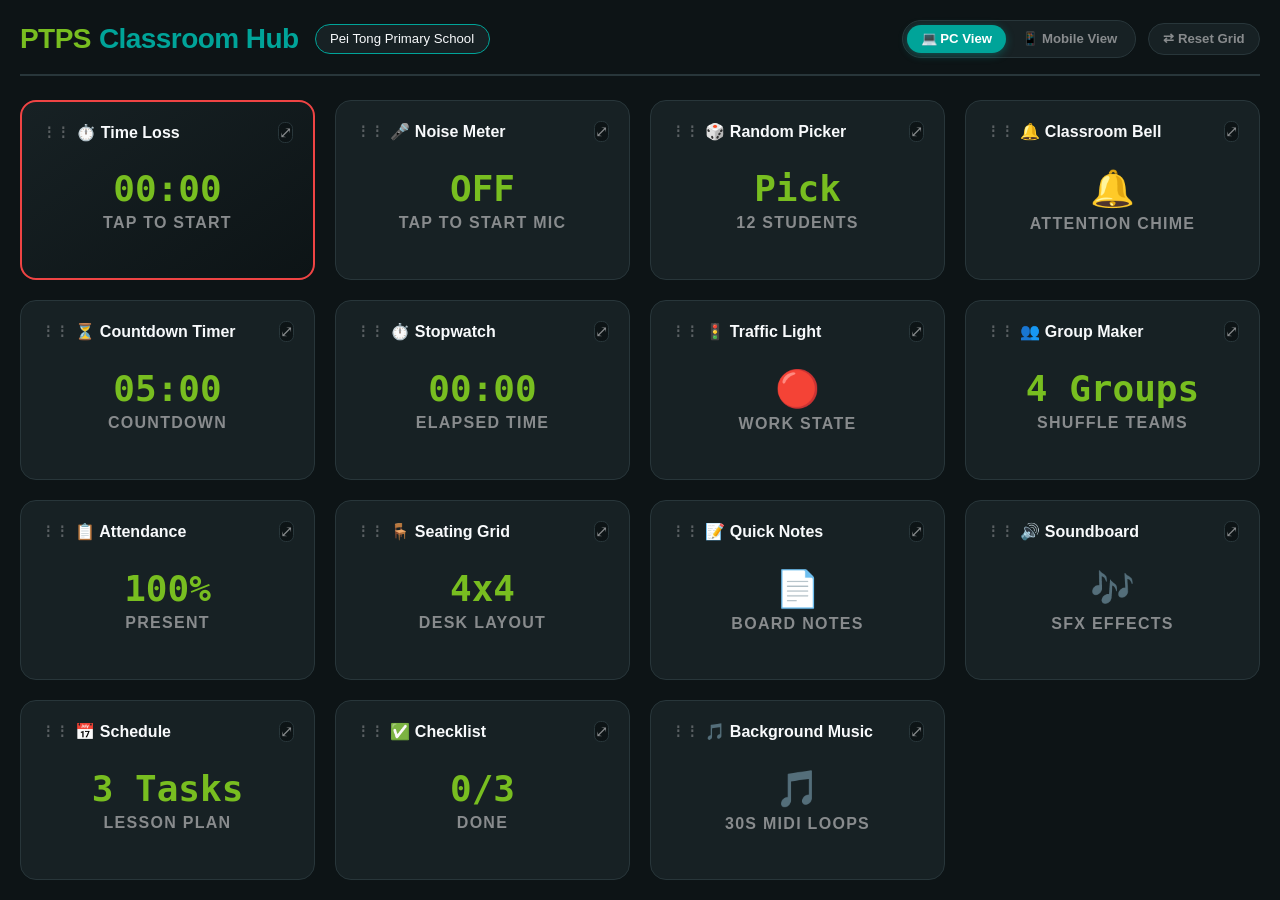
==== commit f22d207a: "Add files via upload" ====
--- a/index.html
+++ b/index.html
@@ -97,7 +97,7 @@
       flex-wrap: wrap;
     }
 
-    /* PC vs Mobile View Switcher Toggle */
+    /* View Switcher Toggle */
     .view-mode-selector {
       display: flex;
       background: var(--ptps-card-bg);
@@ -150,7 +150,7 @@
       margin: 0 auto;
     }
 
-    /* --- PC SPECIFIC VIEW STYLES --- */
+    /* PC VIEW STYLES */
     body.view-pc .dashboard-grid {
       grid-template-columns: repeat(auto-fill, minmax(240px, 1fr));
     }
@@ -166,11 +166,11 @@
     }
 
     body.view-pc .control-btn {
-      padding: 0.85rem 2rem;
-      font-size: 1.15rem;
-    }
-
-    /* --- MOBILE SPECIFIC VIEW STYLES --- */
+      padding: 0.85rem 1.8rem;
+      font-size: 1.1rem;
+    }
+
+    /* MOBILE VIEW STYLES */
     body.view-mobile {
       padding: 0.75rem;
     }
@@ -224,7 +224,7 @@
 
     body.view-mobile .control-btn {
       width: 100%;
-      min-height: 48px; /* Touch-optimized tap targets */
+      min-height: 48px;
       font-size: 1.05rem;
       padding: 0.75rem 1.2rem;
       margin: 0.25rem 0;
@@ -326,7 +326,7 @@
       border: 2px solid #ef4444;
     }
 
-    /* Fullscreen Modal Overlay */
+    /* Fullscreen Overlay */
     .fullscreen-overlay {
       position: fixed;
       inset: 0;
@@ -398,7 +398,7 @@
       justify-content: center;
     }
 
-    /* Widget Components inside Fullscreen */
+    /* Widget Components */
     .big-display {
       font-size: 7.5rem;
       font-weight: 900;
@@ -528,10 +528,78 @@
       border-bottom: 1px solid var(--ptps-card-border);
       align-items: center;
       gap: 0.5rem;
+      transition: background 0.2s;
     }
     .list-item:last-child { border-bottom: none; }
-
-    /* Drag & Drop Desk Tiles in Seating Grid */
+    .list-item[draggable="true"] {
+      cursor: grab;
+    }
+    .list-item[draggable="true"]:active {
+      cursor: grabbing;
+    }
+    .list-item.drag-over-item {
+      border-top: 2px solid var(--ptps-lime);
+      background: rgba(120, 190, 32, 0.1);
+    }
+
+    /* Group Maker Interactive Drag & Drop Containers */
+    .group-container-grid {
+      display: grid;
+      grid-template-columns: repeat(auto-fit, minmax(220px, 1fr));
+      gap: 1rem;
+      width: 100%;
+      max-width: 900px;
+      max-height: 420px;
+      overflow-y: auto;
+      padding: 0.5rem;
+    }
+    .group-card {
+      background: var(--ptps-card-bg);
+      border: 2px dashed var(--ptps-card-border);
+      border-radius: 0.85rem;
+      padding: 1rem;
+      min-height: 140px;
+      transition: border-color 0.2s, background 0.2s;
+    }
+    .group-card.group-drag-over {
+      border-color: var(--ptps-lime);
+      background: rgba(120, 190, 32, 0.1);
+    }
+    .group-card-header {
+      font-weight: 700;
+      color: var(--ptps-lime);
+      margin-bottom: 0.75rem;
+      display: flex;
+      justify-content: space-between;
+      border-bottom: 1px solid var(--ptps-card-border);
+      padding-bottom: 0.4rem;
+    }
+    .group-member-list {
+      display: flex;
+      flex-wrap: wrap;
+      gap: 0.4rem;
+    }
+    .student-chip {
+      background: var(--ptps-bg-dark);
+      border: 1px solid var(--ptps-turquoise);
+      color: var(--ptps-text-light);
+      padding: 0.35rem 0.75rem;
+      border-radius: 1rem;
+      font-size: 0.85rem;
+      font-weight: 600;
+      cursor: grab;
+      user-select: none;
+      transition: transform 0.15s, background 0.2s;
+    }
+    .student-chip:active {
+      cursor: grabbing;
+    }
+    .student-chip.dragging {
+      opacity: 0.4;
+      border-color: var(--ptps-lime);
+    }
+
+    /* Drag & Drop Desk Tiles */
     .desk-tile {
       background: var(--ptps-card-bg);
       padding: 0.85rem 0.6rem;
@@ -569,7 +637,7 @@
       grid-template-columns: repeat(2, 1fr);
       gap: 1.25rem;
       width: 100%;
-      max-width: 800px;
+      max-width: 850px;
     }
     .music-card {
       background: var(--ptps-card-bg);
@@ -612,7 +680,6 @@
       <div class="badge">Pei Tong Primary School</div>
     </div>
     <div class="header-controls">
-      <!-- Device View Choice Selector -->
       <div class="view-mode-selector">
         <button id="btnViewPc" class="view-btn active" onclick="setDeviceView('pc')">💻 PC View</button>
         <button id="btnViewMobile" class="view-btn" onclick="setDeviceView('mobile')">📱 Mobile View</button>
@@ -622,9 +689,7 @@
   </header>
 
   <!-- DASHBOARD DYNAMIC GRID CONTAINER -->
-  <div class="dashboard-grid" id="dashboardGridContainer">
-    <!-- Rendered dynamically by JavaScript to support Drag and Drop Layout Reordering -->
-  </div>
+  <div class="dashboard-grid" id="dashboardGridContainer"></div>
 
   <!-- FULLSCREEN OVERLAY MODAL -->
   <div class="fullscreen-overlay" id="fullscreenOverlay">
@@ -632,12 +697,48 @@
       <div class="fullscreen-title" id="overlayTitle">Tool Name</div>
       <button class="btn-close" onclick="closeTool()">✕ Exit Full Screen</button>
     </div>
-    <div class="fullscreen-content" id="overlayContent">
-      <!-- Dynamic Content Loaded Here -->
-    </div>
+    <div class="fullscreen-content" id="overlayContent"></div>
   </div>
 
   <script>
+    // --- GLOBAL ROSTER PERSISTENCE & DEFAULTS ---
+    const DEFAULT_ROSTER = ["Alex", "Jordan", "Taylor", "Morgan", "Sam", "Chris", "Riley", "Casey", "Avery", "Quinn", "Skyler", "Dakota"];
+    let roster = [...DEFAULT_ROSTER];
+
+    function loadSavedRoster() {
+      try {
+        const saved = localStorage.getItem('ptps_classroom_roster');
+        if (saved) {
+          const parsed = JSON.parse(saved);
+          if (Array.isArray(parsed) && parsed.length > 0) {
+            roster = parsed;
+          }
+        }
+      } catch(e) {}
+    }
+
+    function saveRoster(newRoster) {
+      roster = newRoster;
+      try {
+        localStorage.setItem('ptps_classroom_roster', JSON.stringify(roster));
+      } catch(e) {}
+      attendanceStatus = {};
+      resetSeatingArrangement();
+      updateTileDisplay('picker');
+      updateTileDisplay('attendance');
+    }
+
+    function resetRosterToDefault() {
+      roster = [...DEFAULT_ROSTER];
+      try {
+        localStorage.removeItem('ptps_classroom_roster');
+      } catch(e) {}
+      attendanceStatus = {};
+      resetSeatingArrangement();
+      updateTileDisplay('picker');
+      updateTileDisplay('attendance');
+    }
+
     // --- AUDIO SYNTHESIZER FOR SFX & BELLS ---
     let audioCtx = null;
     function initAudio() {
@@ -720,6 +821,102 @@
       }
     }
 
+    // --- SYNTHESIZED 30-SECOND MIDI MUSIC LOOP ENGINE ---
+    let musicMasterGain = null;
+    let isMusicPlaying = false;
+    let currentMusicCategory = null;
+    let currentMusicTrackName = null;
+    let synthLoopTimer = null;
+    let synthStepCounter = 0;
+    let musicVolume = 0.4;
+
+    const midiMusicCatalog = {
+      "Hype": [
+        { name: "Upbeat Anthem", scale: [261.63, 329.63, 392.00, 523.25, 659.25, 783.99], wave: "sawtooth", tempo: 150 },
+        { name: "Energetic Beat", scale: [220.00, 261.63, 329.63, 440.00, 523.25], wave: "square", tempo: 160 },
+        { name: "Victory Bounce", scale: [293.66, 369.99, 440.00, 587.33, 739.99], wave: "triangle", tempo: 145 },
+        { name: "Power Groove", scale: [196.00, 246.94, 293.66, 392.00, 493.88], wave: "sawtooth", tempo: 155 },
+        { name: "Super Charge", scale: [329.63, 415.30, 493.88, 659.25, 830.61], wave: "square", tempo: 165 }
+      ],
+      "Focus": [
+        { name: "Zen Flow", scale: [261.63, 293.66, 329.63, 392.00, 440.00], wave: "sine", tempo: 90 },
+        { name: "Peaceful Piano", scale: [329.63, 392.00, 493.88, 523.25, 659.25], wave: "triangle", tempo: 85 },
+        { name: "Study Chill", scale: [220.00, 261.63, 293.66, 329.63, 392.00], wave: "sine", tempo: 80 },
+        { name: "Calm Waves", scale: [174.61, 220.00, 261.63, 349.23, 440.00], wave: "triangle", tempo: 75 },
+        { name: "Deep Concentration", scale: [196.00, 220.00, 261.63, 293.66, 392.00], wave: "sine", tempo: 70 }
+      ]
+    };
+
+    function startSynthesizedMidiLoop(category, trackObj) {
+      stopBgMusic();
+      initAudio();
+
+      isMusicPlaying = true;
+      currentMusicCategory = category;
+      currentMusicTrackName = trackObj.name;
+      synthStepCounter = 0;
+
+      musicMasterGain = audioCtx.createGain();
+      musicMasterGain.gain.setValueAtTime(musicVolume, audioCtx.currentTime);
+      musicMasterGain.connect(audioCtx.destination);
+
+      const intervalMs = (60 / trackObj.tempo) * 500; // 8th note intervals
+
+      synthLoopTimer = setInterval(() => {
+        if (!isMusicPlaying) return;
+
+        const now = audioCtx.currentTime;
+        const noteFreq = trackObj.scale[synthStepCounter % trackObj.scale.length];
+        
+        const osc = audioCtx.createOscillator();
+        const noteGain = audioCtx.createGain();
+
+        osc.type = trackObj.wave;
+        osc.frequency.setValueAtTime(noteFreq, now);
+
+        // Soft envelope for synth loop notes
+        const dur = (intervalMs / 1000) * 0.9;
+        noteGain.gain.setValueAtTime(0.001, now);
+        noteGain.gain.linearRampToValueAtTime(category === 'Focus' ? 0.2 : 0.35, now + 0.05);
+        noteGain.gain.exponentialRampToValueAtTime(0.001, now + dur);
+
+        osc.connect(noteGain);
+        noteGain.connect(musicMasterGain);
+
+        osc.start(now);
+        osc.stop(now + dur);
+
+        synthStepCounter++;
+      }, intervalMs);
+
+      updateTileDisplay('bgMusic');
+      if (activeToolId === 'bgMusic') renderToolContent('bgMusic', document.getElementById('overlayTitle'), document.getElementById('overlayContent'));
+    }
+
+    function stopBgMusic() {
+      if (synthLoopTimer) {
+        clearInterval(synthLoopTimer);
+        synthLoopTimer = null;
+      }
+      if (musicMasterGain) {
+        try { musicMasterGain.disconnect(); } catch(e){}
+        musicMasterGain = null;
+      }
+      isMusicPlaying = false;
+      currentMusicCategory = null;
+      currentMusicTrackName = null;
+
+      updateTileDisplay('bgMusic');
+      if (activeToolId === 'bgMusic') renderToolContent('bgMusic', document.getElementById('overlayTitle'), document.getElementById('overlayContent'));
+    }
+
+    function setMusicVolume(val) {
+      musicVolume = parseFloat(val);
+      if (musicMasterGain) {
+        musicMasterGain.gain.setValueAtTime(musicVolume, audioCtx ? audioCtx.currentTime : 0);
+      }
+    }
+
     // --- DEVICE VIEW SWITCHER (PC vs MOBILE) ---
     let currentDeviceView = 'pc';
 
@@ -752,7 +949,6 @@
     }
 
     // --- GLOBAL DATA & STATES ---
-    let roster = ["Alex", "Jordan", "Taylor", "Morgan", "Sam", "Chris", "Riley", "Casey", "Avery", "Quinn", "Skyler", "Dakota"];
     let activeToolId = null;
 
     // Time Loss State
@@ -790,6 +986,10 @@
     let seatingArrangement = [];
     let draggedDeskIndex = null;
 
+    // Group Maker State
+    let generatedGroupData = [];
+    let draggedGroupStudent = null; // { fromGroupIdx, studentName }
+
     // Checklist State
     let checklist = [
       { id: 1, text: "Homework Collected", done: false },
@@ -803,32 +1003,6 @@
       { id: 2, time: "09:30 AM", activity: "Group Activity" },
       { id: 3, time: "10:15 AM", activity: "Reflection & Quiz" }
     ];
-
-    // --- BACKGROUND MUSIC CATALOG WITH SENTIMENTAL/SOOTHING INSTRUMENTAL FOCUS TRACKS ---
-    const bgMusicCatalog = {
-      "Hype": [
-        { name: "Energetic Beat 1", url: "https://www.soundhelix.com/examples/mp3/SoundHelix-Song-1.mp3" },
-        { name: "Upbeat Grooves 2", url: "https://www.soundhelix.com/examples/mp3/SoundHelix-Song-2.mp3" },
-        { name: "High Energy Rhythm 3", url: "https://www.soundhelix.com/examples/mp3/SoundHelix-Song-3.mp3" },
-        { name: "Dynamic Pulse 4", url: "https://www.soundhelix.com/examples/mp3/SoundHelix-Song-5.mp3" },
-        { name: "Motivating Tempo 5", url: "https://www.soundhelix.com/examples/mp3/SoundHelix-Song-6.mp3" }
-      ],
-      "Focus": [
-        { name: "Peaceful Piano Lullaby", url: "https://www.soundhelix.com/examples/mp3/SoundHelix-Song-4.mp3" },
-        { name: "Gentle Acoustic Calm", url: "https://www.soundhelix.com/examples/mp3/SoundHelix-Song-7.mp3" },
-        { name: "Soothing Instrumental Solitude", url: "https://www.soundhelix.com/examples/mp3/SoundHelix-Song-9.mp3" },
-        { name: "Sentimental Ambient Keys", url: "https://www.soundhelix.com/examples/mp3/SoundHelix-Song-11.mp3" },
-        { name: "Calming Reflection Melody", url: "https://www.soundhelix.com/examples/mp3/SoundHelix-Song-14.mp3" }
-      ]
-    };
-
-    let bgAudioPlayer = new Audio();
-    bgAudioPlayer.loop = true;
-    let isMusicPlaying = false;
-    let currentMusicCategory = null;
-    let currentMusicTrackName = null;
-    let musicVolume = 0.4;
-    bgAudioPlayer.volume = musicVolume;
 
     // --- MAIN DASHBOARD DRAG & DROP TILE ORDER ---
     const defaultTileOrder = [
@@ -865,7 +1039,6 @@
       renderDashboardGrid();
     }
 
-    // Tool metadata definitions for dynamic grid rendering
     const toolDefinitions = {
       timeLoss: {
         title: "⏱️ Time Loss",
@@ -881,7 +1054,7 @@
       picker: {
         title: "🎲 Random Picker",
         getDisplay: () => document.getElementById('pickerBigDisplay') ? document.getElementById('pickerBigDisplay').textContent : "Pick",
-        getSubtext: () => "SELECT STUDENT"
+        getSubtext: () => `${roster.length} STUDENTS`
       },
       bell: {
         title: "🔔 Classroom Bell",
@@ -905,7 +1078,7 @@
       },
       groups: {
         title: "👥 Group Maker",
-        getDisplay: () => "4 Groups",
+        getDisplay: () => generatedGroupData.length > 0 ? `${generatedGroupData.length} Groups` : "4 Groups",
         getSubtext: () => "SHUFFLE TEAMS"
       },
       attendance: {
@@ -946,7 +1119,7 @@
       bgMusic: {
         title: "🎵 Background Music",
         getDisplay: () => isMusicPlaying ? "▶️" : "🎵",
-        getSubtext: () => isMusicPlaying ? currentMusicTrackName : "SOOTHING & HYPE"
+        getSubtext: () => isMusicPlaying ? currentMusicTrackName : "30s MIDI LOOPS"
       }
     };
 
@@ -1087,9 +1260,23 @@
         titleElem.textContent = '🎲 Random Student Picker';
         contentElem.innerHTML = `
           <div class="big-display" id="pickerBigDisplay" style="font-size: 4.5rem; color: var(--ptps-turquoise); text-align: center;">Ready</div>
-          <div style="margin-top: 2rem; display: flex; gap: 0.5rem; flex-wrap: wrap; justify-content: center; width:100%; max-width:400px;">
+          <div style="margin-top: 2rem; display: flex; gap: 0.5rem; flex-wrap: wrap; justify-content: center; width:100%; max-width:480px;">
             <button class="control-btn" onclick="shuffleStudent()">Pick Student</button>
-            <button class="control-btn secondary" onclick="editRosterPrompt()">Edit Roster</button>
+            <button class="control-btn secondary" onclick="openEditRosterModal()">Edit Roster List</button>
+          </div>
+
+          <div id="rosterEditorBox" style="display:none; margin-top:1.5rem; width:100%; max-width:600px; background:var(--ptps-card-bg); padding:1.25rem; border-radius:1rem; border:1px solid var(--ptps-card-border);">
+            <p style="font-size:0.85rem; color:var(--ptps-gray); margin-bottom:0.5rem;">
+              Paste or type student names below. Names can be separated by <strong>spaces</strong>, <strong>commas</strong>, or <strong>line breaks</strong>:
+            </p>
+            <textarea id="rosterTextInput" style="width:100%; height:120px; font-size:0.95rem; font-family:monospace; margin-bottom:0.75rem;">${roster.join('\n')}</textarea>
+            <div style="display:flex; justify-content:space-between; flex-wrap:wrap; gap:0.5rem;">
+              <button class="control-btn danger" style="font-size:0.85rem; padding:0.4rem 0.8rem; margin:0;" onclick="handleResetRosterBtn()">Reset Namelist</button>
+              <div style="display:flex; gap:0.5rem;">
+                <button class="control-btn secondary" style="font-size:0.85rem; padding:0.4rem 0.8rem; margin:0;" onclick="closeEditRosterModal()">Cancel</button>
+                <button class="control-btn" style="font-size:0.85rem; padding:0.4rem 0.8rem; margin:0;" onclick="saveRosterFromInput()">Save Namelist</button>
+              </div>
+            </div>
           </div>
         `;
       }
@@ -1157,16 +1344,7 @@
       }
       else if (toolId === 'groups') {
         titleElem.textContent = '👥 Group Generator';
-        contentElem.innerHTML = `
-          <div class="interactive-list" id="groupListDisplay" style="min-height: 180px;">Tap a count to split students into groups</div>
-          <div style="margin-top: 1.25rem; display: flex; gap: 0.4rem; flex-wrap: wrap; justify-content: center; max-width: 650px;">
-            <button class="control-btn preset" onclick="generateGroups(2)">2 Groups</button>
-            <button class="control-btn preset" onclick="generateGroups(3)">3 Groups</button>
-            <button class="control-btn preset" onclick="generateGroups(4)">4 Groups</button>
-            <button class="control-btn preset" onclick="generateGroups(5)">5 Groups</button>
-            <button class="control-btn preset" onclick="generateGroups(6)">6 Groups</button>
-          </div>
-        `;
+        renderGroupMakerTool(contentElem);
       }
       else if (toolId === 'attendance') {
         titleElem.textContent = '📋 Student Attendance';
@@ -1201,7 +1379,7 @@
         renderChecklist(contentElem);
       }
       else if (toolId === 'bgMusic') {
-        titleElem.textContent = '🎵 Background Music Player';
+        titleElem.textContent = '🎵 30s MIDI Synthesizer Music';
         renderBackgroundMusic(contentElem);
       }
     }
@@ -1315,6 +1493,10 @@
 
     // --- STUDENT PICKER LOGIC ---
     function shuffleStudent() {
+      if (roster.length === 0) {
+        alert("Please add student names to your roster first!");
+        return;
+      }
       const disp = document.getElementById('pickerBigDisplay');
       if (!disp) return;
       let count = 0;
@@ -1329,13 +1511,41 @@
       }, 80);
     }
 
-    function editRosterPrompt() {
-      const input = prompt("Enter student names separated by commas:", roster.join(', '));
-      if (input) {
-        roster = input.split(',').map(s => s.trim()).filter(Boolean);
-        attendanceStatus = {};
-        resetSeatingArrangement();
-        alert("Roster updated!");
+    function openEditRosterModal() {
+      const box = document.getElementById('rosterEditorBox');
+      if (box) box.style.display = 'block';
+    }
+
+    function closeEditRosterModal() {
+      const box = document.getElementById('rosterEditorBox');
+      if (box) box.style.display = 'none';
+    }
+
+    function saveRosterFromInput() {
+      const input = document.getElementById('rosterTextInput');
+      if (!input) return;
+      const rawText = input.value;
+      // Split by newline, comma, OR space
+      const names = rawText
+        .split(/[\n\r,\s]+/)
+        .map(s => s.trim())
+        .filter(s => s.length > 0);
+
+      if (names.length === 0) {
+        alert("Please enter at least one valid name.");
+        return;
+      }
+
+      saveRoster(names);
+      closeEditRosterModal();
+      alert(`Saved ${names.length} students to browser history!`);
+      if (activeToolId === 'picker') renderToolContent('picker', document.getElementById('overlayTitle'), document.getElementById('overlayContent'));
+    }
+
+    function handleResetRosterBtn() {
+      if (confirm("Reset roster back to default names?")) {
+        resetRosterToDefault();
+        if (activeToolId === 'picker') renderToolContent('picker', document.getElementById('overlayTitle'), document.getElementById('overlayContent'));
       }
     }
 
@@ -1414,20 +1624,120 @@
       if (activeToolId === 'traffic') renderToolContent('traffic', document.getElementById('overlayTitle'), document.getElementById('overlayContent'));
     }
 
-    // --- GROUPS LOGIC ---
+    // --- GROUP MAKER WITH DRAG & DROP ADJUSTMENTS ---
     function generateGroups(num) {
       const shuffled = [...roster].sort(() => 0.5 - Math.random());
-      let html = '';
+      generatedGroupData = [];
       for (let i = 0; i < num; i++) {
-        html += `<div class="list-item"><b style="color:var(--ptps-lime);">Group ${i+1}</b><span>`;
-        const members = shuffled.filter((_, idx) => idx % num === i);
-        html += (members.length > 0 ? members.join(', ') : 'Empty') + `</span></div>`;
-      }
-      const container = document.getElementById('groupListDisplay');
-      if (container) container.innerHTML = html;
-      
-      const gridDisp = document.getElementById('grid_groups_display');
-      if (gridDisp) gridDisp.textContent = `${num} Groups`;
+        generatedGroupData.push([]);
+      }
+      shuffled.forEach((name, idx) => {
+        generatedGroupData[idx % num].push(name);
+      });
+
+      if (activeToolId === 'groups') {
+        renderGroupMakerTool(document.getElementById('overlayContent'));
+      }
+      updateTileDisplay('groups');
+    }
+
+    function renderGroupMakerTool(container) {
+      if (generatedGroupData.length === 0) {
+        generateGroups(4);
+        return;
+      }
+
+      let html = `
+        <p style="color: var(--ptps-gray); font-size: 0.85rem; margin-bottom: 0.75rem; text-align: center;">
+          💡 Drag and drop student badges between group boxes to manually adjust teams.
+        </p>
+
+        <div style="margin-bottom: 1.25rem; display: flex; gap: 0.4rem; flex-wrap: wrap; justify-content: center; max-width: 650px;">
+          <button class="control-btn preset" onclick="generateGroups(2)">2 Groups</button>
+          <button class="control-btn preset" onclick="generateGroups(3)">3 Groups</button>
+          <button class="control-btn preset" onclick="generateGroups(4)">4 Groups</button>
+          <button class="control-btn preset" onclick="generateGroups(5)">5 Groups</button>
+          <button class="control-btn preset" onclick="generateGroups(6)">6 Groups</button>
+        </div>
+
+        <div class="group-container-grid">
+      `;
+
+      generatedGroupData.forEach((groupMembers, gIdx) => {
+        html += `
+          <div class="group-card" 
+               ondragover="handleGroupDragOver(event)" 
+               ondragleave="handleGroupDragLeave(event)" 
+               ondrop="handleGroupDrop(event, ${gIdx})">
+            <div class="group-card-header">
+              <span>Group ${gIdx + 1}</span>
+              <span style="font-size: 0.8rem; opacity: 0.8;">(${groupMembers.length})</span>
+            </div>
+            <div class="group-member-list">
+        `;
+
+        groupMembers.forEach((studentName) => {
+          html += `
+            <div class="student-chip" 
+                 draggable="true" 
+                 ondragstart="handleStudentChipDragStart(event, ${gIdx}, '${studentName.replace(/'/g, "\\'")}')"
+                 ondragend="handleStudentChipDragEnd(event)">
+              ${studentName}
+            </div>
+          `;
+        });
+
+        html += `
+            </div>
+          </div>
+        `;
+      });
+
+      html += `</div>`;
+      container.innerHTML = html;
+    }
+
+    function handleStudentChipDragStart(e, fromGroupIdx, studentName) {
+      draggedGroupStudent = { fromGroupIdx, studentName };
+      e.dataTransfer.effectAllowed = 'move';
+      e.currentTarget.classList.add('dragging');
+    }
+
+    function handleStudentChipDragEnd(e) {
+      e.currentTarget.classList.remove('dragging');
+      document.querySelectorAll('.group-card').forEach(c => c.classList.remove('group-drag-over'));
+      draggedGroupStudent = null;
+    }
+
+    function handleGroupDragOver(e) {
+      e.preventDefault();
+      e.currentTarget.classList.add('group-drag-over');
+    }
+
+    function handleGroupDragLeave(e) {
+      e.currentTarget.classList.remove('group-drag-over');
+    }
+
+    function handleGroupDrop(e, targetGroupIdx) {
+      e.preventDefault();
+      e.currentTarget.classList.remove('group-drag-over');
+
+      if (!draggedGroupStudent) return;
+      const { fromGroupIdx, studentName } = draggedGroupStudent;
+
+      if (fromGroupIdx !== targetGroupIdx) {
+        // Remove from source group
+        const srcList = generatedGroupData[fromGroupIdx];
+        const sIdx = srcList.indexOf(studentName);
+        if (sIdx > -1) srcList.splice(sIdx, 1);
+
+        // Add to target group
+        generatedGroupData[targetGroupIdx].push(studentName);
+
+        if (activeToolId === 'groups') {
+          renderGroupMakerTool(document.getElementById('overlayContent'));
+        }
+      }
     }
 
     // --- ATTENDANCE LOGIC ---
@@ -1543,7 +1853,7 @@
         </div>
 
         <p style="color: var(--ptps-gray); font-size: 0.85rem; margin-bottom: 1rem; text-align: center;">
-          💡 Drag or tap desks to swap student placement.
+          💡 Drag desks to customize student placement.
         </p>
 
         <div style="display:grid; grid-template-columns: repeat(${seatingCols}, 1fr); gap:0.6rem; width:100%; max-width:850px; max-height:380px; overflow-y:auto; padding: 0.25rem;">
@@ -1624,7 +1934,9 @@
       draggedDeskIndex = null;
     }
 
-    // --- SCHEDULE LOGIC ---
+    // --- SCHEDULE LOGIC WITH DRAG & DROP REORDERING ---
+    let draggedScheduleIdx = null;
+
     function renderSchedule(container) {
       let html = `
         <div style="margin-bottom: 1rem; display: flex; gap: 0.5rem; width: 100%; max-width: 650px; flex-wrap: wrap;">
@@ -1632,12 +1944,19 @@
           <input type="text" id="newScheduleActivity" placeholder="Activity name..." style="flex: 1; min-width:180px;" onkeypress="if(event.key==='Enter') addScheduleItem()" />
           <button class="control-btn" style="font-size: 0.9rem; padding: 0.5rem 1rem; margin: 0; width:auto;" onclick="addScheduleItem()">+ Add</button>
         </div>
+        <p style="color: var(--ptps-gray); font-size: 0.8rem; margin-bottom: 0.5rem; text-align: center;">💡 Drag items up/down to customize schedule order.</p>
         <div class="interactive-list">
       `;
 
       scheduleData.forEach((item, idx) => {
         html += `
-          <div class="list-item">
+          <div class="list-item" 
+               draggable="true" 
+               ondragstart="handleScheduleDragStart(event, ${idx})" 
+               ondragover="handleScheduleDragOver(event)" 
+               ondragleave="handleScheduleDragLeave(event)" 
+               ondrop="handleScheduleDrop(event, ${idx})">
+            <span style="color: var(--ptps-gray); cursor: grab; font-size: 0.9rem;">⋮⋮</span>
             <input type="text" value="${item.time}" onchange="updateScheduleItem(${idx}, 'time', this.value)" style="width: 100px; background: var(--ptps-bg-dark); border: 1px solid var(--ptps-card-border); color: var(--ptps-turquoise); font-weight: bold; border-radius: 0.4rem; padding: 0.35rem; text-align: center; font-size:0.85rem;" />
             <input type="text" value="${item.activity}" onchange="updateScheduleItem(${idx}, 'activity', this.value)" style="flex: 1; background: transparent; border: none; color: #fff; font-size: 0.95rem;" />
             <button class="btn-close" style="padding: 0.2rem 0.5rem; font-size: 0.75rem;" onclick="removeScheduleItem(${idx})">✕</button>
@@ -1671,19 +1990,53 @@
       updateTileDisplay('schedule');
     }
 
-    // --- CHECKLIST LOGIC ---
+    function handleScheduleDragStart(e, idx) {
+      draggedScheduleIdx = idx;
+      e.dataTransfer.effectAllowed = 'move';
+    }
+
+    function handleScheduleDragOver(e) {
+      e.preventDefault();
+      e.currentTarget.classList.add('drag-over-item');
+    }
+
+    function handleScheduleDragLeave(e) {
+      e.currentTarget.classList.remove('drag-over-item');
+    }
+
+    function handleScheduleDrop(e, targetIdx) {
+      e.preventDefault();
+      e.currentTarget.classList.remove('drag-over-item');
+      if (draggedScheduleIdx !== null && draggedScheduleIdx !== targetIdx) {
+        const movedItem = scheduleData.splice(draggedScheduleIdx, 1)[0];
+        scheduleData.splice(targetIdx, 0, movedItem);
+        if (activeToolId === 'schedule') renderSchedule(document.getElementById('overlayContent'));
+      }
+      draggedScheduleIdx = null;
+    }
+
+    // --- CHECKLIST LOGIC WITH DRAG & DROP REORDERING ---
+    let draggedChecklistIdx = null;
+
     function renderChecklist(container) {
       let html = `
         <div style="margin-bottom: 1rem; display: flex; gap: 0.5rem; width: 100%; max-width: 650px; flex-wrap: wrap;">
           <input type="text" id="newCheckitemText" placeholder="Add task..." style="flex: 1; min-width:180px;" onkeypress="if(event.key==='Enter') addChecklistItem()" />
           <button class="control-btn" style="font-size: 0.9rem; padding: 0.5rem 1rem; margin: 0; width:auto;" onclick="addChecklistItem()">+ Add</button>
         </div>
+        <p style="color: var(--ptps-gray); font-size: 0.8rem; margin-bottom: 0.5rem; text-align: center;">💡 Drag items to reorder priority.</p>
         <div class="interactive-list">
       `;
 
       checklist.forEach((item, idx) => {
         html += `
-          <div class="list-item">
+          <div class="list-item" 
+               draggable="true" 
+               ondragstart="handleChecklistDragStart(event, ${idx})" 
+               ondragover="handleChecklistDragOver(event)" 
+               ondragleave="handleChecklistDragLeave(event)" 
+               ondrop="handleChecklistDrop(event, ${idx})">
+            <span style="color: var(--ptps-gray); cursor: grab; font-size: 0.9rem;">⋮⋮</span>
             <input type="checkbox" ${item.done ? 'checked' : ''} onchange="toggleCheck(${idx})" style="width: 20px; height: 20px; cursor: pointer; accent-color: var(--ptps-turquoise);" />
             <input type="text" value="${item.text}" onchange="updateChecklistText(${idx}, this.value)" style="flex:1; background:transparent; border:none; color:#fff; font-size:0.95rem; ${item.done ? 'text-decoration: line-through; opacity: 0.5;' : ''}" />
             <button class="btn-close" style="padding: 0.2rem 0.5rem; font-size: 0.75rem;" onclick="removeChecklistItem(${idx})">✕</button>
@@ -1721,12 +2074,37 @@
       updateTileDisplay('checklist');
     }
 
-    // --- REAL BACKGROUND MUSIC LOGIC ---
+    function handleChecklistDragStart(e, idx) {
+      draggedChecklistIdx = idx;
+      e.dataTransfer.effectAllowed = 'move';
+    }
+
+    function handleChecklistDragOver(e) {
+      e.preventDefault();
+      e.currentTarget.classList.add('drag-over-item');
+    }
+
+    function handleChecklistDragLeave(e) {
+      e.currentTarget.classList.remove('drag-over-item');
+    }
+
+    function handleChecklistDrop(e, targetIdx) {
+      e.preventDefault();
+      e.currentTarget.classList.remove('drag-over-item');
+      if (draggedChecklistIdx !== null && draggedChecklistIdx !== targetIdx) {
+        const movedItem = checklist.splice(draggedChecklistIdx, 1)[0];
+        checklist.splice(targetIdx, 0, movedItem);
+        if (activeToolId === 'checklist') renderToolContent('checklist', document.getElementById('overlayTitle'), document.getElementById('overlayContent'));
+      }
+      draggedChecklistIdx = null;
+    }
+
+    // --- BACKGROUND MUSIC PLAYER UI ---
     function renderBackgroundMusic(container) {
       let html = `
-        <div style="margin-bottom: 1.5rem; text-align: center; width:100%;">
+        <div style="margin-bottom: 1.25rem; text-align: center; width:100%;">
           <p style="font-size: 1.15rem; color: var(--ptps-lime); font-weight: 700; margin-bottom: 0.5rem;">
-            ${isMusicPlaying ? `▶️ Now Playing: ${currentMusicTrackName}` : '⏹️ Music Stopped'}
+            ${isMusicPlaying ? `▶️ Synthesizing: ${currentMusicTrackName}` : '⏹️ Music Stopped'}
           </p>
           <div style="display: flex; gap: 1rem; align-items: center; justify-content: center; flex-wrap: wrap;">
             <button class="control-btn danger" style="width:auto; padding: 0.5rem 1.2rem;" onclick="stopBgMusic()">Stop Music</button>
@@ -1735,24 +2113,25 @@
             </label>
           </div>
         </div>
+
         <div class="music-grid">
       `;
 
-      for (let category in bgMusicCatalog) {
+      for (let category in midiMusicCatalog) {
         const catIcon = category === 'Hype' ? '🔥' : '🎹';
-        const subTitle = category === 'Hype' ? 'Upbeat & Active' : 'Slow, Soothing Instrumental';
-        
+        const subTitle = category === 'Hype' ? 'Upbeat & Active (5 Loops)' : 'Soothing Ambient (5 Loops)';
+
         html += `<div class="music-card">
-          <div class="music-card-title">${catIcon} ${category} Mode</div>
+          <div class="music-card-title">${catIcon} ${category}</div>
           <p style="font-size: 0.75rem; color: var(--ptps-gray); margin-bottom: 0.75rem;">${subTitle}</p>`;
-        
-        bgMusicCatalog[category].forEach(trackObj => {
+
+        midiMusicCatalog[category].forEach(trackObj => {
           const active = isMusicPlaying && currentMusicTrackName === trackObj.name;
           html += `
             <button class="control-btn preset" style="width:100%; margin:0.3rem 0; text-align:left; display: flex; justify-content: space-between; align-items: center; ${active ? 'background:var(--ptps-lime); color:var(--ptps-bg-dark); font-weight:bold;' : ''}" 
-              onclick="playBgMusic('${category}', '${trackObj.name}', '${trackObj.url}')">
+              onclick='startSynthesizedMidiLoop("${category}", ${JSON.stringify(trackObj)})'>
               <span>${active ? '▶ ' : '🎵 '}${trackObj.name}</span>
-              <span style="font-size:0.75rem; opacity:0.8;">🔂 Loop</span>
+              <span style="font-size:0.75rem; opacity:0.8;">🔂 30s Loop</span>
             </button>
           `;
         });
@@ -1761,39 +2140,6 @@
 
       html += `</div>`;
       container.innerHTML = html;
-    }
-
-    function playBgMusic(category, trackName, url) {
-      if (isMusicPlaying && currentMusicTrackName === trackName) return;
-
-      bgAudioPlayer.pause();
-      bgAudioPlayer.src = url;
-      bgAudioPlayer.loop = true;
-      bgAudioPlayer.volume = musicVolume;
-      
-      bgAudioPlayer.play().then(() => {
-        isMusicPlaying = true;
-        currentMusicCategory = category;
-        currentMusicTrackName = trackName;
-        updateTileDisplay('bgMusic');
-        if (activeToolId === 'bgMusic') renderToolContent('bgMusic', document.getElementById('overlayTitle'), document.getElementById('overlayContent'));
-      }).catch(err => {
-        alert("Audio playback failed: " + err.message);
-      });
-    }
-
-    function stopBgMusic() {
-      bgAudioPlayer.pause();
-      isMusicPlaying = false;
-      currentMusicCategory = null;
-      currentMusicTrackName = null;
-      updateTileDisplay('bgMusic');
-      if (activeToolId === 'bgMusic') renderToolContent('bgMusic', document.getElementById('overlayTitle'), document.getElementById('overlayContent'));
-    }
-
-    function setMusicVolume(val) {
-      musicVolume = parseFloat(val);
-      bgAudioPlayer.volume = musicVolume;
     }
 
     // --- HELPER UTILITIES ---
@@ -1815,6 +2161,7 @@
 
     // --- INITIALIZATION ---
     window.addEventListener('DOMContentLoaded', () => {
+      loadSavedRoster();
       loadDeviceViewChoice();
       loadSavedTileOrder();
       renderDashboardGrid();
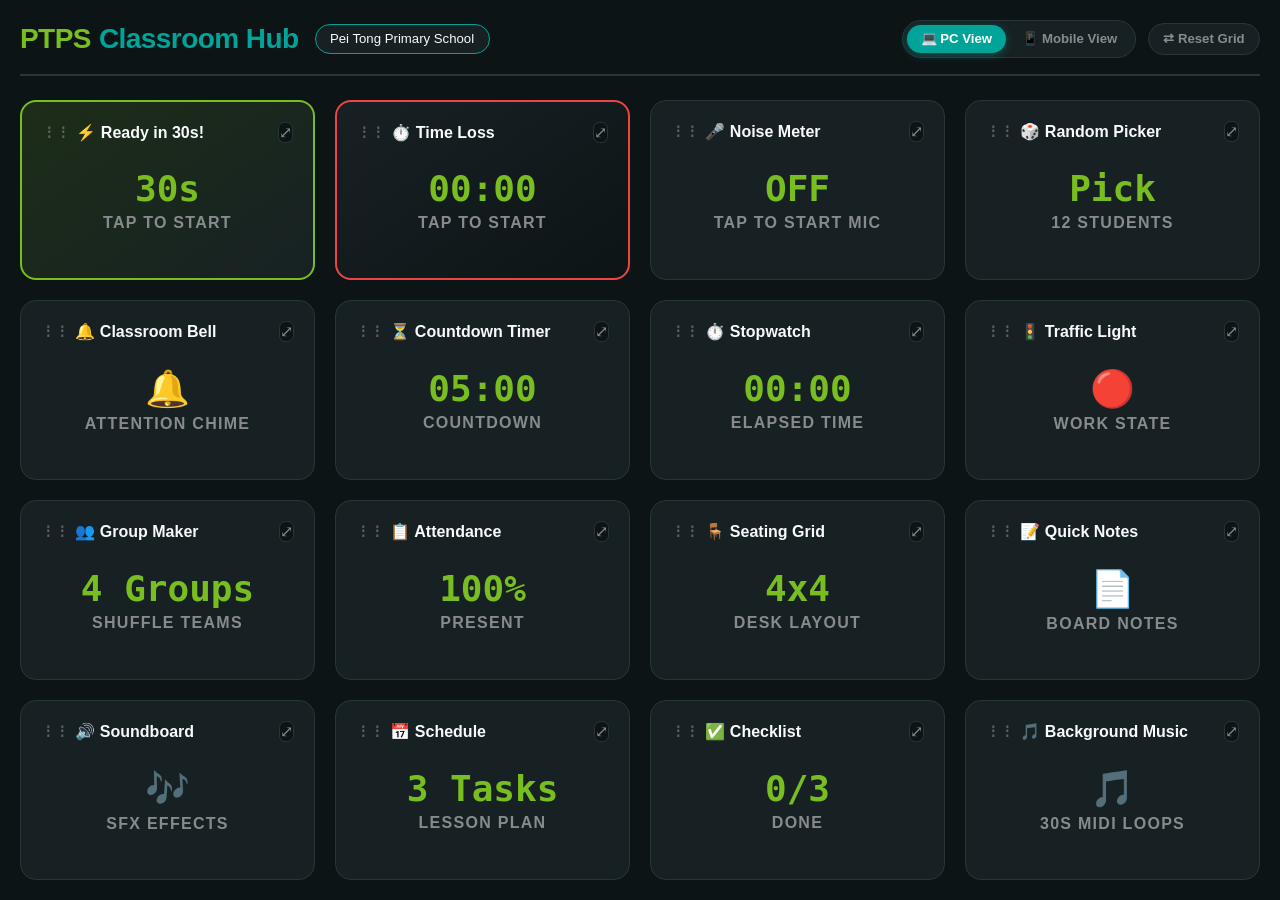
==== commit bcb9279d: "Add files via upload" ====
--- a/index.html
+++ b/index.html
@@ -13,6 +13,9 @@
       --ptps-card-bg: #172124;
       --ptps-card-border: #28363a;
       --ptps-text-light: #f8fafc;
+      --ptps-yellow: #f59e0b;
+      --ptps-red: #ef4444;
+      --ptps-blue: #3b82f6;
     }
 
     * {
@@ -324,6 +327,159 @@
     .tile-time-loss {
       background: linear-gradient(145deg, var(--ptps-card-bg), var(--ptps-bg-dark));
       border: 2px solid #ef4444;
+    }
+
+    /* Ready in 30 Tile Specific */
+    .tile-ready-30 {
+      background: linear-gradient(145deg, rgba(120, 190, 32, 0.15), var(--ptps-card-bg));
+      border: 2px solid var(--ptps-lime);
+    }
+
+    /* Ready in 30 Module Custom Visual Styling */
+    .ready30-container {
+      display: flex;
+      flex-direction: column;
+      align-items: center;
+      width: 100%;
+      max-width: 800px;
+    }
+
+    .ready30-badge-header {
+      background: linear-gradient(90deg, #1e3a8a, #0284c7);
+      color: #fff;
+      font-size: 1.5rem;
+      font-weight: 900;
+      text-transform: uppercase;
+      padding: 0.6rem 1.8rem;
+      border-radius: 2rem;
+      letter-spacing: 0.05em;
+      margin-bottom: 1.25rem;
+      box-shadow: 0 4px 15px rgba(2, 132, 199, 0.4);
+      text-align: center;
+    }
+
+    .ready30-clock-wrapper {
+      position: relative;
+      width: 210px;
+      height: 210px;
+      display: flex;
+      align-items: center;
+      justify-content: center;
+      margin: 0.5rem 0 1.25rem 0;
+    }
+
+    .ready30-svg-ring {
+      position: absolute;
+      width: 100%;
+      height: 100%;
+      transform: rotate(-90deg);
+    }
+
+    .ready30-svg-circle-bg {
+      fill: none;
+      stroke: var(--ptps-card-border);
+      stroke-width: 12;
+    }
+
+    .ready30-svg-circle-progress {
+      fill: none;
+      stroke: var(--ptps-lime);
+      stroke-width: 12;
+      stroke-linecap: round;
+      stroke-dasharray: 565;
+      stroke-dashoffset: 0;
+      transition: stroke-dashoffset 0.8s linear, stroke 0.3s ease;
+    }
+
+    .ready30-time-text {
+      font-size: 4.5rem;
+      font-weight: 900;
+      font-family: ui-monospace, SFMono-Regular, Menlo, Monaco, Consolas, monospace;
+      color: var(--ptps-lime);
+      z-index: 2;
+      text-shadow: 0 0 20px rgba(120, 190, 32, 0.4);
+    }
+
+    .ready30-cheer-box {
+      background: linear-gradient(135deg, rgba(0, 164, 153, 0.2), rgba(120, 190, 32, 0.2));
+      border: 2px solid var(--ptps-turquoise);
+      border-radius: 1.25rem;
+      padding: 1rem 1.5rem;
+      width: 100%;
+      min-height: 80px;
+      display: flex;
+      align-items: center;
+      justify-content: center;
+      text-align: center;
+      margin-bottom: 1.25rem;
+      box-shadow: 0 4px 12px rgba(0,0,0,0.2);
+    }
+
+    .ready30-cheer-text {
+      font-size: 1.45rem;
+      font-weight: 800;
+      color: #ffffff;
+      animation: cheer-pop 0.4s ease-out;
+    }
+
+    @keyframes cheer-pop {
+      0% { transform: scale(0.85); opacity: 0; }
+      100% { transform: scale(1); opacity: 1; }
+    }
+
+    .ready30-poster-rules {
+      display: grid;
+      grid-template-columns: repeat(3, 1fr);
+      gap: 0.75rem;
+      width: 100%;
+      margin-bottom: 1.25rem;
+    }
+
+    @media (max-width: 600px) {
+      .ready30-poster-rules {
+        grid-template-columns: 1fr;
+      }
+    }
+
+    .ready30-rule-card {
+      background: var(--ptps-card-bg);
+      border: 2px solid var(--ptps-card-border);
+      border-radius: 0.85rem;
+      padding: 0.85rem;
+      text-align: center;
+      display: flex;
+      align-items: center;
+      justify-content: center;
+      gap: 0.5rem;
+      font-weight: 700;
+      font-size: 1.05rem;
+      color: var(--ptps-text-light);
+      transition: all 0.3s ease;
+    }
+
+    .ready30-rule-card.active-rule {
+      border-color: var(--ptps-lime);
+      background: rgba(120, 190, 32, 0.2);
+      transform: scale(1.03);
+      box-shadow: 0 0 15px rgba(120, 190, 32, 0.3);
+    }
+
+    .ready30-rule-card .diamond {
+      font-size: 1.2rem;
+    }
+
+    .ready30-banner-footer {
+      background: #dc2626;
+      color: #ffffff;
+      font-weight: 900;
+      font-size: 1.25rem;
+      text-transform: uppercase;
+      padding: 0.6rem 1.5rem;
+      border-radius: 2rem;
+      letter-spacing: 0.05em;
+      box-shadow: 0 4px 10px rgba(220, 38, 38, 0.3);
+      text-align: center;
+      margin-top: 0.5rem;
     }
 
     /* Fullscreen Overlay */
@@ -739,11 +895,21 @@
       updateTileDisplay('attendance');
     }
 
-    // --- AUDIO SYNTHESIZER FOR SFX & BELLS ---
+    // --- AUDIO SYNTHESIZER FOR SFX & VOICE ---
     let audioCtx = null;
     function initAudio() {
       if (!audioCtx) audioCtx = new (window.AudioContext || window.webkitAudioContext)();
       if (audioCtx.state === 'suspended') audioCtx.resume();
+    }
+
+    function speakText(text) {
+      if ('speechSynthesis' in window) {
+        window.speechSynthesis.cancel();
+        const msg = new SpeechSynthesisUtterance(text);
+        msg.rate = 0.95;
+        msg.pitch = 1.1;
+        window.speechSynthesis.speak(msg);
+      }
     }
 
     function playSound(type) {
@@ -860,7 +1026,7 @@
       musicMasterGain.gain.setValueAtTime(musicVolume, audioCtx.currentTime);
       musicMasterGain.connect(audioCtx.destination);
 
-      const intervalMs = (60 / trackObj.tempo) * 500; // 8th note intervals
+      const intervalMs = (60 / trackObj.tempo) * 500;
 
       synthLoopTimer = setInterval(() => {
         if (!isMusicPlaying) return;
@@ -874,7 +1040,6 @@
         osc.type = trackObj.wave;
         osc.frequency.setValueAtTime(noteFreq, now);
 
-        // Soft envelope for synth loop notes
         const dur = (intervalMs / 1000) * 0.9;
         noteGain.gain.setValueAtTime(0.001, now);
         noteGain.gain.linearRampToValueAtTime(category === 'Focus' ? 0.2 : 0.35, now + 0.05);
@@ -951,6 +1116,11 @@
     // --- GLOBAL DATA & STATES ---
     let activeToolId = null;
 
+    // READY IN 30 SECONDS MODULE STATE
+    let ready30Secs = 30;
+    let ready30Running = false;
+    let ready30Interval = null;
+
     // Time Loss State
     let timeLossRunning = false;
     let timeLossTotalMs = 0;
@@ -988,7 +1158,7 @@
 
     // Group Maker State
     let generatedGroupData = [];
-    let draggedGroupStudent = null; // { fromGroupIdx, studentName }
+    let draggedGroupStudent = null;
 
     // Checklist State
     let checklist = [
@@ -1006,7 +1176,7 @@
 
     // --- MAIN DASHBOARD DRAG & DROP TILE ORDER ---
     const defaultTileOrder = [
-      'timeLoss', 'noiseMeter', 'picker', 'bell', 'timer',
+      'ready30', 'timeLoss', 'noiseMeter', 'picker', 'bell', 'timer',
       'stopwatch', 'traffic', 'groups', 'attendance', 'seating',
       'notes', 'soundboard', 'schedule', 'checklist', 'bgMusic'
     ];
@@ -1040,6 +1210,12 @@
     }
 
     const toolDefinitions = {
+      ready30: {
+        title: "⚡ Ready in 30s!",
+        extraClass: "tile-ready-30",
+        getDisplay: () => ready30Running ? `${ready30Secs}s` : "30s",
+        getSubtext: () => ready30Running ? "COUNTING DOWN..." : "TAP TO START"
+      },
       timeLoss: {
         title: "⏱️ Time Loss",
         extraClass: "tile-time-loss",
@@ -1224,7 +1400,11 @@
     function renderToolContent(toolId, titleElem, contentElem) {
       contentElem.innerHTML = '';
 
-      if (toolId === 'timeLoss') {
+      if (toolId === 'ready30') {
+        titleElem.textContent = '⚡ GET READY FOR LESSON!';
+        renderReady30Tool(contentElem);
+      }
+      else if (toolId === 'timeLoss') {
         titleElem.textContent = '⏱️ Classroom Time Loss Tool';
         contentElem.innerHTML = `
           <div class="big-display" id="timeLossBigDisplay">${formatTime(timeLossTotalMs)}</div>
@@ -1384,6 +1564,142 @@
       }
     }
 
+    // --- READY IN 30 SECONDS MODULE LOGIC ---
+    function renderReady30Tool(container) {
+      const cheerPhrase = getReady30Phrase(ready30Secs);
+      const strokeOffset = 565 - (565 * (ready30Secs / 30));
+      const activeRuleIdx = getActiveRuleIndex(ready30Secs);
+
+      container.innerHTML = `
+        <div class="ready30-container">
+          <div class="ready30-badge-header">READY IN 30 SECONDS!</div>
+          
+          <div class="ready30-clock-wrapper">
+            <svg class="ready30-svg-ring" viewBox="0 0 200 200">
+              <circle class="ready30-svg-circle-bg" cx="100" cy="100" r="90" />
+              <circle class="ready30-svg-circle-progress" id="ready30ProgressCircle" cx="100" cy="100" r="90" style="stroke-dashoffset: ${strokeOffset};" />
+            </svg>
+            <div class="ready30-time-text" id="ready30ClockText">${ready30Secs}</div>
+          </div>
+
+          <div class="ready30-cheer-box">
+            <div class="ready30-cheer-text" id="ready30CheerText">${cheerPhrase}</div>
+          </div>
+
+          <div class="ready30-poster-rules">
+            <div class="ready30-rule-card ${activeRuleIdx === 1 ? 'active-rule' : ''}">
+              <span class="diamond" style="color:#ef4444;">◆</span> Seated
+            </div>
+            <div class="ready30-rule-card ${activeRuleIdx === 2 ? 'active-rule' : ''}">
+              <span class="diamond" style="color:#f59e0b;">◆</span> Materials Out
+            </div>
+            <div class="ready30-rule-card ${activeRuleIdx === 3 ? 'active-rule' : ''}">
+              <span class="diamond" style="color:var(--ptps-lime);">◆</span> Eyes on the Teacher
+            </div>
+          </div>
+
+          <div style="display:flex; gap:0.75rem; justify-content:center; width:100%; max-width:400px; margin-bottom: 1rem;">
+            <button class="control-btn ${ready30Running ? 'danger' : ''}" style="flex:1;" onclick="toggleReady30Countdown()">
+              ${ready30Running ? 'Pause Routine' : 'Start 30s Routine'}
+            </button>
+            <button class="control-btn secondary" style="width:auto;" onclick="resetReady30Countdown()">Reset</button>
+          </div>
+
+          <div class="ready30-banner-footer">
+            ✨ No Talking... Time to Learn! ✨
+          </div>
+        </div>
+      `;
+    }
+
+    function getReady30Phrase(secs) {
+      if (secs > 22) return "Are you seated?";
+      if (secs > 15) return "Have you taken all your materials out for lesson?";
+      if (secs > 7)  return "Have you kept all things that distract you from staying focus?";
+      if (secs > 0)  return "Are your eyes on teacher?";
+      return "Time's up! Eyes on teacher";
+    }
+
+    function getActiveRuleIndex(secs) {
+      if (secs > 22) return 1; // Seated
+      if (secs > 15) return 2; // Materials Out
+      if (secs > 0) return 3;  // Eyes on Teacher
+      return 3;
+    }
+
+    function toggleReady30Countdown() {
+      if (ready30Running) {
+        clearInterval(ready30Interval);
+        ready30Running = false;
+        updateTileDisplay('ready30');
+        if (activeToolId === 'ready30') renderReady30Tool(document.getElementById('overlayContent'));
+      } else {
+        if (ready30Secs <= 0) ready30Secs = 30;
+        ready30Running = true;
+        
+        // Start Audio Cues
+        playSound('start');
+        speakText("Are you ready?");
+
+        updateReady30UI();
+
+        ready30Interval = setInterval(() => {
+          if (ready30Secs > 0) {
+            ready30Secs--;
+            updateReady30UI();
+          } else {
+            clearInterval(ready30Interval);
+            ready30Running = false;
+            playSound('tada');
+            speakText("Time's up! Eyes on teacher");
+            updateReady30UI();
+          }
+        }, 1000);
+      }
+    }
+
+    function resetReady30Countdown() {
+      if (ready30Interval) clearInterval(ready30Interval);
+      ready30Running = false;
+      ready30Secs = 30;
+      updateReady30UI();
+    }
+
+    function updateReady30UI() {
+      updateTileDisplay('ready30');
+
+      if (activeToolId === 'ready30') {
+        const clockElem = document.getElementById('ready30ClockText');
+        const cheerElem = document.getElementById('ready30CheerText');
+        const circleElem = document.getElementById('ready30ProgressCircle');
+
+        if (clockElem) clockElem.textContent = ready30Secs;
+        if (cheerElem) {
+          const newPhrase = getReady30Phrase(ready30Secs);
+          if (cheerElem.textContent !== newPhrase) {
+            cheerElem.textContent = newPhrase;
+            cheerElem.style.animation = 'none';
+            cheerElem.offsetHeight; // trigger reflow
+            cheerElem.style.animation = 'cheer-pop 0.4s ease-out';
+          }
+        }
+        if (circleElem) {
+          const strokeOffset = 565 - (565 * (ready30Secs / 30));
+          circleElem.style.strokeDashoffset = strokeOffset;
+          if (ready30Secs <= 5) {
+            circleElem.style.stroke = '#ef4444';
+          } else if (ready30Secs <= 15) {
+            circleElem.style.stroke = '#f59e0b';
+          } else {
+            circleElem.style.stroke = 'var(--ptps-lime)';
+          }
+        }
+
+        // Re-render active rule highlighting on the overlay
+        renderReady30Tool(document.getElementById('overlayContent'));
+      }
+    }
+
     // --- NOISE METER LOGIC ---
     async function toggleNoiseMic() {
       if (!isNoiseActive) {
@@ -1525,7 +1841,6 @@
       const input = document.getElementById('rosterTextInput');
       if (!input) return;
       const rawText = input.value;
-      // Split by newline, comma, OR space
       const names = rawText
         .split(/[\n\r,\s]+/)
         .map(s => s.trim())
@@ -1726,12 +2041,10 @@
       const { fromGroupIdx, studentName } = draggedGroupStudent;
 
       if (fromGroupIdx !== targetGroupIdx) {
-        // Remove from source group
         const srcList = generatedGroupData[fromGroupIdx];
         const sIdx = srcList.indexOf(studentName);
         if (sIdx > -1) srcList.splice(sIdx, 1);
 
-        // Add to target group
         generatedGroupData[targetGroupIdx].push(studentName);
 
         if (activeToolId === 'groups') {
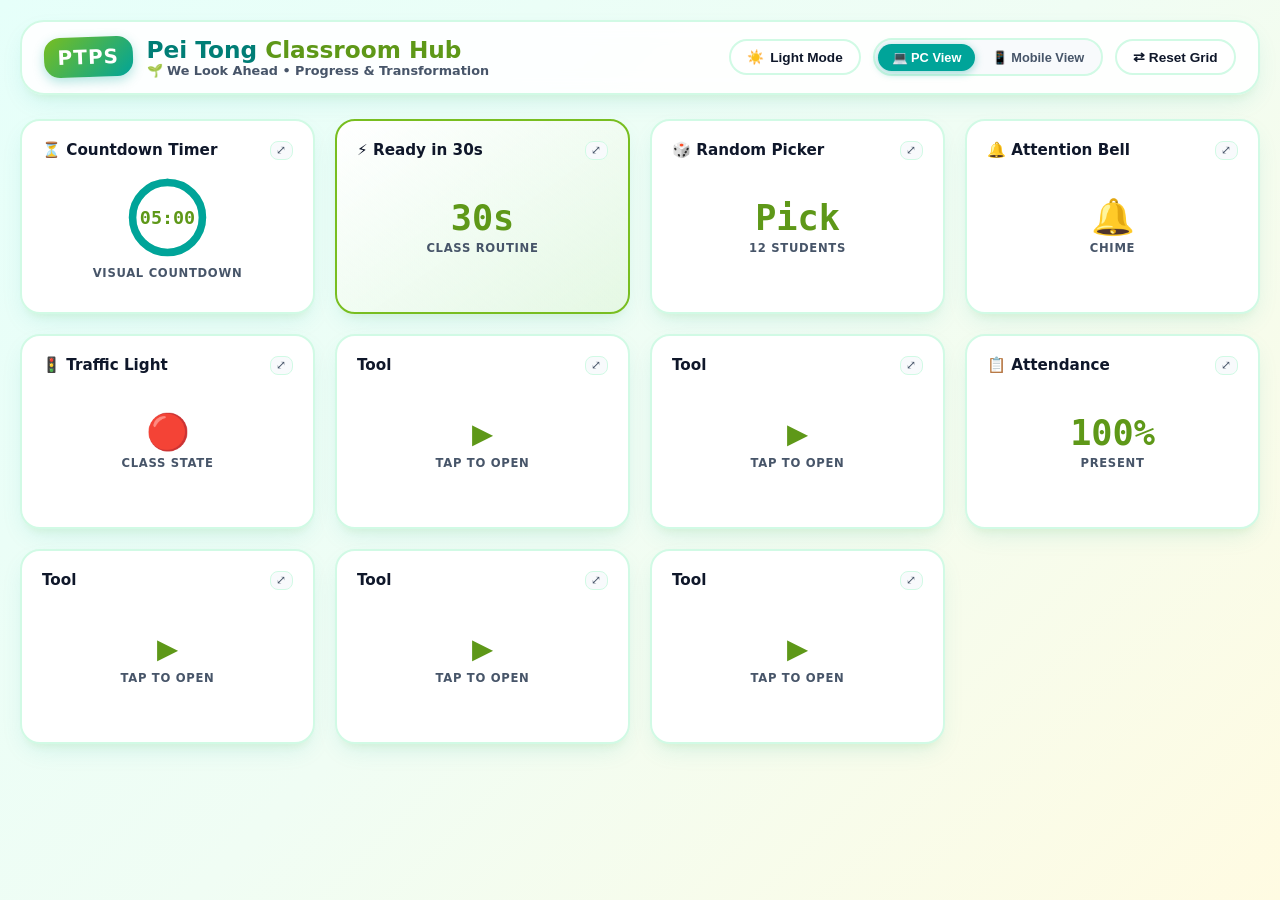
==== commit f2bb3a55: "Add files via upload" ====
--- a/index.html
+++ b/index.html
@@ -1,851 +1,42 @@
 <!DOCTYPE html>
-<html lang="en">
+<html lang="en" data-theme="light">
 <head>
   <meta charset="UTF-8" />
   <meta name="viewport" content="width=device-width, initial-scale=1.0" />
-  <title>PTPS Classroom Hub</title>
-  <style>
-    :root {
-      --ptps-lime: #78BE20;
-      --ptps-turquoise: #00A499;
-      --ptps-gray: #888B8D;
-      --ptps-bg-dark: #0d1416;
-      --ptps-card-bg: #172124;
-      --ptps-card-border: #28363a;
-      --ptps-text-light: #f8fafc;
-      --ptps-yellow: #f59e0b;
-      --ptps-red: #ef4444;
-      --ptps-blue: #3b82f6;
-    }
-
-    * {
-      box-sizing: border-box;
-      margin: 0;
-      padding: 0;
-    }
-
-    body {
-      font-family: -apple-system, BlinkMacSystemFont, "Segoe UI", Roboto, Helvetica, Arial, sans-serif;
-      background-color: var(--ptps-bg-dark);
-      color: var(--ptps-text-light);
-      min-height: 100vh;
-      padding: 1.25rem;
-      transition: background-color 0.3s ease, padding 0.2s ease;
-    }
-
-    /* Ambient Alert Animations */
-    body.time-loss-active {
-      animation: room-alert-red 2s infinite ease-in-out;
-    }
-    body.noise-alert-active {
-      animation: room-alert-orange 0.8s infinite ease-in-out;
-    }
-
-    @keyframes room-alert-red {
-      0%, 100% { background-color: #1a0f16; }
-      50% { background-color: #3b0d18; }
-    }
-    @keyframes room-alert-orange {
-      0%, 100% { background-color: #1c130b; }
-      50% { background-color: #451a03; }
-    }
-
-    /* Header Navigation */
-    header {
-      max-width: 1300px;
-      margin: 0 auto 1.5rem auto;
-      display: flex;
-      justify-content: space-between;
-      align-items: center;
-      border-bottom: 2px solid var(--ptps-card-border);
-      padding-bottom: 1rem;
-      flex-wrap: wrap;
-      gap: 0.75rem;
-    }
-
-    .header-title-group {
-      display: flex;
-      align-items: center;
-      gap: 1rem;
-    }
-
-    h1 {
-      font-size: 1.75rem;
-      font-weight: 800;
-      letter-spacing: -0.02em;
-      color: var(--ptps-lime);
-      display: flex;
-      align-items: center;
-      gap: 0.5rem;
-    }
-
-    h1 span {
-      color: var(--ptps-turquoise);
-    }
-
-    .badge {
-      background: var(--ptps-card-bg);
-      border: 1px solid var(--ptps-turquoise);
-      padding: 0.4rem 0.9rem;
-      border-radius: 2rem;
-      font-size: 0.825rem;
-      color: var(--ptps-text-light);
-      font-weight: 500;
-    }
-
-    .header-controls {
-      display: flex;
-      align-items: center;
-      gap: 0.75rem;
-      flex-wrap: wrap;
-    }
-
-    /* View Switcher Toggle */
-    .view-mode-selector {
-      display: flex;
-      background: var(--ptps-card-bg);
-      border: 1px solid var(--ptps-card-border);
-      border-radius: 2rem;
-      padding: 0.25rem;
-      gap: 0.2rem;
-    }
-
-    .view-btn {
-      background: transparent;
-      border: none;
-      color: var(--ptps-gray);
-      padding: 0.4rem 0.85rem;
-      border-radius: 1.5rem;
-      font-size: 0.825rem;
-      font-weight: 700;
-      cursor: pointer;
-      transition: all 0.2s ease;
-    }
-
-    .view-btn.active {
-      background: var(--ptps-turquoise);
-      color: #ffffff;
-      box-shadow: 0 2px 8px rgba(0, 164, 153, 0.4);
-    }
-
-    .btn-reset-layout {
-      background: var(--ptps-card-bg);
-      border: 1px solid var(--ptps-card-border);
-      color: var(--ptps-gray);
-      padding: 0.45rem 0.9rem;
-      border-radius: 2rem;
-      font-size: 0.825rem;
-      font-weight: 600;
-      cursor: pointer;
-      transition: all 0.2s ease;
-    }
-    .btn-reset-layout:hover {
-      color: var(--ptps-text-light);
-      border-color: var(--ptps-turquoise);
-      background: rgba(0, 164, 153, 0.1);
-    }
-
-    /* Dashboard Grid Base */
-    .dashboard-grid {
-      display: grid;
-      gap: 1.25rem;
-      max-width: 1300px;
-      margin: 0 auto;
-    }
-
-    /* PC VIEW STYLES */
-    body.view-pc .dashboard-grid {
-      grid-template-columns: repeat(auto-fill, minmax(240px, 1fr));
-    }
-
-    body.view-pc .tile {
-      min-height: 180px;
-      padding: 1.25rem;
-      cursor: grab;
-    }
-
-    body.view-pc .display-main {
-      font-size: 2.25rem;
-    }
-
-    body.view-pc .control-btn {
-      padding: 0.85rem 1.8rem;
-      font-size: 1.1rem;
-    }
-
-    /* MOBILE VIEW STYLES */
-    body.view-mobile {
-      padding: 0.75rem;
-    }
-
-    body.view-mobile header {
-      flex-direction: column;
-      align-items: flex-start;
-      gap: 0.75rem;
-    }
-
-    body.view-mobile .header-controls {
-      width: 100%;
-      justify-content: space-between;
-    }
-
-    body.view-mobile .dashboard-grid {
-      grid-template-columns: repeat(auto-fill, minmax(155px, 1fr));
-      gap: 0.75rem;
-    }
-
-    body.view-mobile .tile {
-      min-height: 140px;
-      padding: 0.85rem;
-      border-radius: 0.85rem;
-    }
-
-    body.view-mobile .tile-title {
-      font-size: 0.9rem;
-    }
-
-    body.view-mobile .display-main {
-      font-size: 1.75rem;
-    }
-
-    body.view-mobile .tile-subtext {
-      font-size: 0.65rem;
-    }
-
-    body.view-mobile .tile-expand-icon {
-      font-size: 0.65rem;
-      padding: 0.2rem 0.35rem;
-    }
-
-    body.view-mobile .fullscreen-overlay {
-      padding: 1rem;
-    }
-
-    body.view-mobile .big-display {
-      font-size: 4.5rem;
-    }
-
-    body.view-mobile .control-btn {
-      width: 100%;
-      min-height: 48px;
-      font-size: 1.05rem;
-      padding: 0.75rem 1.2rem;
-      margin: 0.25rem 0;
-    }
-
-    body.view-mobile .music-grid {
-      grid-template-columns: 1fr !important;
-    }
-
-    /* Tile Component */
-    .tile {
-      background: var(--ptps-card-bg);
-      border: 1px solid var(--ptps-card-border);
-      border-radius: 1rem;
-      display: flex;
-      flex-direction: column;
-      justify-content: space-between;
-      user-select: none;
-      transition: transform 0.15s ease, border-color 0.2s ease, box-shadow 0.2s ease, opacity 0.2s ease;
-      position: relative;
-    }
-
-    .tile:active {
-      cursor: grabbing;
-    }
-
-    .tile:hover {
-      transform: translateY(-3px);
-      border-color: var(--ptps-turquoise);
-      box-shadow: 0 10px 20px -5px rgba(0, 164, 153, 0.3);
-    }
-
-    .tile.grid-dragging {
-      opacity: 0.4;
-      border-color: var(--ptps-lime);
-    }
-
-    .tile.grid-drag-over {
-      border-color: var(--ptps-lime);
-      background: rgba(120, 190, 32, 0.12);
-      transform: scale(1.03);
-    }
-
-    .tile-header {
-      display: flex;
-      justify-content: space-between;
-      align-items: center;
-      width: 100%;
-    }
-
-    .tile-title {
-      font-weight: 600;
-      display: flex;
-      align-items: center;
-      gap: 0.4rem;
-      color: var(--ptps-text-light);
-    }
-
-    .drag-handle-icon {
-      font-size: 0.9rem;
-      color: var(--ptps-gray);
-      opacity: 0.6;
-    }
-
-    .tile-expand-icon {
-      color: var(--ptps-gray);
-      background: var(--ptps-bg-dark);
-      border-radius: 0.4rem;
-      border: 1px solid var(--ptps-card-border);
-    }
-
-    .tile-body {
-      text-align: center;
-      margin: 0.5rem 0;
-      flex-grow: 1;
-      display: flex;
-      flex-direction: column;
-      justify-content: center;
-      align-items: center;
-    }
-
-    .display-main {
-      font-weight: 800;
-      font-family: ui-monospace, SFMono-Regular, Menlo, Monaco, Consolas, monospace;
-      color: var(--ptps-lime);
-    }
-
-    .tile-subtext {
-      text-transform: uppercase;
-      letter-spacing: 0.08em;
-      color: var(--ptps-gray);
-      margin-top: 0.3rem;
-      font-weight: 600;
-    }
-
-    /* Time Loss Tile Specific */
-    .tile-time-loss {
-      background: linear-gradient(145deg, var(--ptps-card-bg), var(--ptps-bg-dark));
-      border: 2px solid #ef4444;
-    }
-
-    /* Ready in 30 Tile Specific */
-    .tile-ready-30 {
-      background: linear-gradient(145deg, rgba(120, 190, 32, 0.15), var(--ptps-card-bg));
-      border: 2px solid var(--ptps-lime);
-    }
-
-    /* Ready in 30 Module Custom Visual Styling */
-    .ready30-container {
-      display: flex;
-      flex-direction: column;
-      align-items: center;
-      width: 100%;
-      max-width: 800px;
-    }
-
-    .ready30-badge-header {
-      background: linear-gradient(90deg, #1e3a8a, #0284c7);
-      color: #fff;
-      font-size: 1.5rem;
-      font-weight: 900;
-      text-transform: uppercase;
-      padding: 0.6rem 1.8rem;
-      border-radius: 2rem;
-      letter-spacing: 0.05em;
-      margin-bottom: 1.25rem;
-      box-shadow: 0 4px 15px rgba(2, 132, 199, 0.4);
-      text-align: center;
-    }
-
-    .ready30-clock-wrapper {
-      position: relative;
-      width: 210px;
-      height: 210px;
-      display: flex;
-      align-items: center;
-      justify-content: center;
-      margin: 0.5rem 0 1.25rem 0;
-    }
-
-    .ready30-svg-ring {
-      position: absolute;
-      width: 100%;
-      height: 100%;
-      transform: rotate(-90deg);
-    }
-
-    .ready30-svg-circle-bg {
-      fill: none;
-      stroke: var(--ptps-card-border);
-      stroke-width: 12;
-    }
-
-    .ready30-svg-circle-progress {
-      fill: none;
-      stroke: var(--ptps-lime);
-      stroke-width: 12;
-      stroke-linecap: round;
-      stroke-dasharray: 565;
-      stroke-dashoffset: 0;
-      transition: stroke-dashoffset 0.8s linear, stroke 0.3s ease;
-    }
-
-    .ready30-time-text {
-      font-size: 4.5rem;
-      font-weight: 900;
-      font-family: ui-monospace, SFMono-Regular, Menlo, Monaco, Consolas, monospace;
-      color: var(--ptps-lime);
-      z-index: 2;
-      text-shadow: 0 0 20px rgba(120, 190, 32, 0.4);
-    }
-
-    .ready30-cheer-box {
-      background: linear-gradient(135deg, rgba(0, 164, 153, 0.2), rgba(120, 190, 32, 0.2));
-      border: 2px solid var(--ptps-turquoise);
-      border-radius: 1.25rem;
-      padding: 1rem 1.5rem;
-      width: 100%;
-      min-height: 80px;
-      display: flex;
-      align-items: center;
-      justify-content: center;
-      text-align: center;
-      margin-bottom: 1.25rem;
-      box-shadow: 0 4px 12px rgba(0,0,0,0.2);
-    }
-
-    .ready30-cheer-text {
-      font-size: 1.45rem;
-      font-weight: 800;
-      color: #ffffff;
-      animation: cheer-pop 0.4s ease-out;
-    }
-
-    @keyframes cheer-pop {
-      0% { transform: scale(0.85); opacity: 0; }
-      100% { transform: scale(1); opacity: 1; }
-    }
-
-    .ready30-poster-rules {
-      display: grid;
-      grid-template-columns: repeat(3, 1fr);
-      gap: 0.75rem;
-      width: 100%;
-      margin-bottom: 1.25rem;
-    }
-
-    @media (max-width: 600px) {
-      .ready30-poster-rules {
-        grid-template-columns: 1fr;
-      }
-    }
-
-    .ready30-rule-card {
-      background: var(--ptps-card-bg);
-      border: 2px solid var(--ptps-card-border);
-      border-radius: 0.85rem;
-      padding: 0.85rem;
-      text-align: center;
-      display: flex;
-      align-items: center;
-      justify-content: center;
-      gap: 0.5rem;
-      font-weight: 700;
-      font-size: 1.05rem;
-      color: var(--ptps-text-light);
-      transition: all 0.3s ease;
-    }
-
-    .ready30-rule-card.active-rule {
-      border-color: var(--ptps-lime);
-      background: rgba(120, 190, 32, 0.2);
-      transform: scale(1.03);
-      box-shadow: 0 0 15px rgba(120, 190, 32, 0.3);
-    }
-
-    .ready30-rule-card .diamond {
-      font-size: 1.2rem;
-    }
-
-    .ready30-banner-footer {
-      background: #dc2626;
-      color: #ffffff;
-      font-weight: 900;
-      font-size: 1.25rem;
-      text-transform: uppercase;
-      padding: 0.6rem 1.5rem;
-      border-radius: 2rem;
-      letter-spacing: 0.05em;
-      box-shadow: 0 4px 10px rgba(220, 38, 38, 0.3);
-      text-align: center;
-      margin-top: 0.5rem;
-    }
-
-    /* Fullscreen Overlay */
-    .fullscreen-overlay {
-      position: fixed;
-      inset: 0;
-      background: rgba(13, 20, 22, 0.96);
-      backdrop-filter: blur(12px);
-      z-index: 1000;
-      display: none;
-      flex-direction: column;
-      padding: 2rem;
-      transition: background-color 0.2s ease;
-      overflow-y: auto;
-    }
-
-    .fullscreen-overlay.active {
-      display: flex;
-    }
-
-    .fullscreen-overlay.loud-alert-active {
-      animation: loud-bg-blink 0.35s infinite alternate ease-in-out;
-    }
-
-    @keyframes loud-bg-blink {
-      0% { background: rgba(13, 20, 22, 0.96); }
-      100% { background: rgba(220, 38, 38, 0.92); }
-    }
-
-    .fullscreen-header {
-      display: flex;
-      justify-content: space-between;
-      align-items: center;
-      max-width: 1200px;
-      width: 100%;
-      margin: 0 auto 1.5rem auto;
-      border-bottom: 1px solid var(--ptps-card-border);
-      padding-bottom: 1rem;
-    }
-
-    .fullscreen-title {
-      font-size: 1.75rem;
-      font-weight: 700;
-      color: var(--ptps-lime);
-    }
-
-    .btn-close {
-      background: var(--ptps-card-border);
-      border: 1px solid var(--ptps-gray);
-      color: #fff;
-      font-size: 0.95rem;
-      font-weight: 600;
-      padding: 0.6rem 1.4rem;
-      border-radius: 2rem;
-      cursor: pointer;
-      transition: background 0.2s, border-color 0.2s;
-    }
-
-    .btn-close:hover {
-      background: #ef4444;
-      border-color: #ef4444;
-    }
-
-    .fullscreen-content {
-      flex: 1;
-      max-width: 1200px;
-      width: 100%;
-      margin: 0 auto;
-      display: flex;
-      flex-direction: column;
-      align-items: center;
-      justify-content: center;
-    }
-
-    /* Widget Components */
-    .big-display {
-      font-size: 7.5rem;
-      font-weight: 900;
-      font-family: ui-monospace, SFMono-Regular, Menlo, Monaco, Consolas, monospace;
-      line-height: 1;
-      letter-spacing: -0.04em;
-      color: var(--ptps-lime);
-    }
-
-    .loud-alert-banner {
-      display: none;
-      color: #ffffff;
-      font-size: 2.75rem;
-      font-weight: 900;
-      text-transform: uppercase;
-      letter-spacing: 0.05em;
-      text-shadow: 0 0 20px #000;
-      margin-bottom: 1.5rem;
-      animation: pulse-loud 0.3s infinite alternate;
-      text-align: center;
-    }
-
-    @keyframes pulse-loud {
-      from { transform: scale(0.95); }
-      to { transform: scale(1.05); }
-    }
-
-    .control-btn {
-      background: var(--ptps-turquoise);
-      color: #fff;
-      border: none;
-      font-weight: 700;
-      border-radius: 0.75rem;
-      cursor: pointer;
-      margin: 0.35rem;
-      transition: transform 0.1s, background 0.2s;
-      display: inline-flex;
-      align-items: center;
-      justify-content: center;
-    }
-    .control-btn:hover {
-      transform: scale(1.02);
-      background: #00837a;
-    }
-    .control-btn.danger { background: #ef4444; }
-    .control-btn.danger:hover { background: #dc2626; }
-    .control-btn.secondary { background: var(--ptps-gray); }
-    .control-btn.secondary:hover { background: #6f7274; }
-    .control-btn.preset {
-      background: var(--ptps-card-bg);
-      border: 1px solid var(--ptps-card-border);
-      color: var(--ptps-text-light);
-      font-size: 0.95rem;
-      padding: 0.55rem 1.1rem;
-    }
-    .control-btn.preset:hover {
-      background: var(--ptps-lime);
-      color: var(--ptps-bg-dark);
-      border-color: var(--ptps-lime);
-      font-weight: 800;
-    }
-
-    /* Meter Progress Bar */
-    .meter-container {
-      width: 100%;
-      max-width: 650px;
-      height: 28px;
-      background: var(--ptps-card-border);
-      border-radius: 14px;
-      overflow: hidden;
-      margin: 1.5rem 0;
-      position: relative;
-    }
-    .meter-fill {
-      height: 100%;
-      width: 0%;
-      background: var(--ptps-lime);
-      transition: width 0.1s ease, background-color 0.2s ease;
-    }
-    .sensitivity-line {
-      position: absolute;
-      top: 0;
-      bottom: 0;
-      width: 4px;
-      background: #ffffff;
-      box-shadow: 0 0 8px #fff;
-      z-index: 2;
-    }
-
-    /* Traffic Light */
-    .traffic-light-box {
-      background: var(--ptps-card-bg);
-      padding: 1.5rem;
-      border-radius: 2rem;
-      display: flex;
-      gap: 1.5rem;
-      border: 2px solid var(--ptps-card-border);
-    }
-    .light-bulb {
-      width: 80px;
-      height: 80px;
-      border-radius: 50%;
-      opacity: 0.25;
-      cursor: pointer;
-      transition: opacity 0.2s, transform 0.2s;
-    }
-    .light-bulb.red { background: #ef4444; box-shadow: 0 0 30px #ef4444; }
-    .light-bulb.yellow { background: #eab308; box-shadow: 0 0 30px #eab308; }
-    .light-bulb.green { background: var(--ptps-lime); box-shadow: 0 0 30px var(--ptps-lime); }
-    .light-bulb.active { opacity: 1; transform: scale(1.1); }
-
-    /* Interactive List Container */
-    .interactive-list {
-      width: 100%;
-      max-width: 650px;
-      background: var(--ptps-card-bg);
-      border-radius: 1rem;
-      padding: 1rem;
-      border: 1px solid var(--ptps-card-border);
-      max-height: 380px;
-      overflow-y: auto;
-    }
-    .list-item {
-      display: flex;
-      justify-content: space-between;
-      padding: 0.75rem 1rem;
-      border-bottom: 1px solid var(--ptps-card-border);
-      align-items: center;
-      gap: 0.5rem;
-      transition: background 0.2s;
-    }
-    .list-item:last-child { border-bottom: none; }
-    .list-item[draggable="true"] {
-      cursor: grab;
-    }
-    .list-item[draggable="true"]:active {
-      cursor: grabbing;
-    }
-    .list-item.drag-over-item {
-      border-top: 2px solid var(--ptps-lime);
-      background: rgba(120, 190, 32, 0.1);
-    }
-
-    /* Group Maker Interactive Drag & Drop Containers */
-    .group-container-grid {
-      display: grid;
-      grid-template-columns: repeat(auto-fit, minmax(220px, 1fr));
-      gap: 1rem;
-      width: 100%;
-      max-width: 900px;
-      max-height: 420px;
-      overflow-y: auto;
-      padding: 0.5rem;
-    }
-    .group-card {
-      background: var(--ptps-card-bg);
-      border: 2px dashed var(--ptps-card-border);
-      border-radius: 0.85rem;
-      padding: 1rem;
-      min-height: 140px;
-      transition: border-color 0.2s, background 0.2s;
-    }
-    .group-card.group-drag-over {
-      border-color: var(--ptps-lime);
-      background: rgba(120, 190, 32, 0.1);
-    }
-    .group-card-header {
-      font-weight: 700;
-      color: var(--ptps-lime);
-      margin-bottom: 0.75rem;
-      display: flex;
-      justify-content: space-between;
-      border-bottom: 1px solid var(--ptps-card-border);
-      padding-bottom: 0.4rem;
-    }
-    .group-member-list {
-      display: flex;
-      flex-wrap: wrap;
-      gap: 0.4rem;
-    }
-    .student-chip {
-      background: var(--ptps-bg-dark);
-      border: 1px solid var(--ptps-turquoise);
-      color: var(--ptps-text-light);
-      padding: 0.35rem 0.75rem;
-      border-radius: 1rem;
-      font-size: 0.85rem;
-      font-weight: 600;
-      cursor: grab;
-      user-select: none;
-      transition: transform 0.15s, background 0.2s;
-    }
-    .student-chip:active {
-      cursor: grabbing;
-    }
-    .student-chip.dragging {
-      opacity: 0.4;
-      border-color: var(--ptps-lime);
-    }
-
-    /* Drag & Drop Desk Tiles */
-    .desk-tile {
-      background: var(--ptps-card-bg);
-      padding: 0.85rem 0.6rem;
-      border-radius: 0.75rem;
-      text-align: center;
-      border: 2px dashed var(--ptps-card-border);
-      font-size: 0.85rem;
-      cursor: grab;
-      user-select: none;
-      transition: transform 0.2s ease, border-color 0.2s ease, background 0.2s ease;
-      display: flex;
-      flex-direction: column;
-      justify-content: center;
-      align-items: center;
-      min-height: 80px;
-    }
-    .desk-tile:active { cursor: grabbing; }
-    .desk-tile:hover {
-      border-color: var(--ptps-turquoise);
-      transform: translateY(-2px);
-    }
-    .desk-tile.dragging {
-      opacity: 0.4;
-      border-color: var(--ptps-lime);
-    }
-    .desk-tile.drag-over {
-      border-color: var(--ptps-lime);
-      background: rgba(120, 190, 32, 0.15);
-      transform: scale(1.05);
-    }
-
-    /* Music Category Section */
-    .music-grid {
-      display: grid;
-      grid-template-columns: repeat(2, 1fr);
-      gap: 1.25rem;
-      width: 100%;
-      max-width: 850px;
-    }
-    .music-card {
-      background: var(--ptps-card-bg);
-      border: 1px solid var(--ptps-card-border);
-      padding: 1.25rem;
-      border-radius: 0.85rem;
-    }
-    .music-card-title {
-      font-weight: 700;
-      color: var(--ptps-turquoise);
-      margin-bottom: 0.75rem;
-      font-size: 1.2rem;
-      display: flex;
-      align-items: center;
-      gap: 0.4rem;
-    }
-
-    /* Form Controls */
-    input[type="text"], input[type="number"], textarea, select {
-      background: var(--ptps-bg-dark);
-      border: 1px solid var(--ptps-card-border);
-      color: #fff;
-      padding: 0.65rem 0.9rem;
-      border-radius: 0.5rem;
-      font-size: 1rem;
-    }
-
-    input[type="range"] {
-      width: 100%;
-      max-width: 400px;
-      accent-color: var(--ptps-turquoise);
-    }
-  </style>
+  <title>PTPS Classroom Hub | Pei Tong Primary School</title>
+  <link rel="stylesheet" href="style.css" />
 </head>
 <body class="view-pc">
 
-  <header>
-    <div class="header-title-group">
-      <h1>PTPS <span>Classroom Hub</span></h1>
-      <div class="badge">Pei Tong Primary School</div>
+  <!-- TOP HEADER -->
+  <header class="ptps-header">
+    <div class="header-brand">
+      <div class="ptps-logo-badge">PTPS</div>
+      <div>
+        <h1>Pei Tong <span>Classroom Hub</span></h1>
+        <p class="motto-tagline">🌱 We Look Ahead • Progress & Transformation</p>
+      </div>
     </div>
-    <div class="header-controls">
+
+    <div class="header-actions">
+      <!-- Theme Switcher (Light / Dark) -->
+      <button id="themeToggleBtn" class="pill-btn theme-btn" onclick="toggleTheme()">
+        <span id="themeIcon">☀️</span> <span id="themeLabel">Light Mode</span>
+      </button>
+
+      <!-- PC / Mobile Selector -->
       <div class="view-mode-selector">
         <button id="btnViewPc" class="view-btn active" onclick="setDeviceView('pc')">💻 PC View</button>
         <button id="btnViewMobile" class="view-btn" onclick="setDeviceView('mobile')">📱 Mobile View</button>
       </div>
-      <button class="btn-reset-layout" onclick="resetTileOrder()">⇄ Reset Grid</button>
+
+      <!-- Reset Grid Order -->
+      <button class="pill-btn secondary-btn" onclick="resetTileOrder()">⇄ Reset Grid</button>
     </div>
   </header>
 
-  <!-- DASHBOARD DYNAMIC GRID CONTAINER -->
-  <div class="dashboard-grid" id="dashboardGridContainer"></div>
+  <!-- MAIN DASHBOARD GRID CONTAINER -->
+  <main class="dashboard-grid" id="dashboardGridContainer"></main>
 
   <!-- FULLSCREEN OVERLAY MODAL -->
   <div class="fullscreen-overlay" id="fullscreenOverlay">
@@ -856,1629 +47,6 @@
     <div class="fullscreen-content" id="overlayContent"></div>
   </div>
 
-  <script>
-    // --- GLOBAL ROSTER PERSISTENCE & DEFAULTS ---
-    const DEFAULT_ROSTER = ["Alex", "Jordan", "Taylor", "Morgan", "Sam", "Chris", "Riley", "Casey", "Avery", "Quinn", "Skyler", "Dakota"];
-    let roster = [...DEFAULT_ROSTER];
-
-    function loadSavedRoster() {
-      try {
-        const saved = localStorage.getItem('ptps_classroom_roster');
-        if (saved) {
-          const parsed = JSON.parse(saved);
-          if (Array.isArray(parsed) && parsed.length > 0) {
-            roster = parsed;
-          }
-        }
-      } catch(e) {}
-    }
-
-    function saveRoster(newRoster) {
-      roster = newRoster;
-      try {
-        localStorage.setItem('ptps_classroom_roster', JSON.stringify(roster));
-      } catch(e) {}
-      attendanceStatus = {};
-      resetSeatingArrangement();
-      updateTileDisplay('picker');
-      updateTileDisplay('attendance');
-    }
-
-    function resetRosterToDefault() {
-      roster = [...DEFAULT_ROSTER];
-      try {
-        localStorage.removeItem('ptps_classroom_roster');
-      } catch(e) {}
-      attendanceStatus = {};
-      resetSeatingArrangement();
-      updateTileDisplay('picker');
-      updateTileDisplay('attendance');
-    }
-
-    // --- AUDIO SYNTHESIZER FOR SFX & VOICE ---
-    let audioCtx = null;
-    function initAudio() {
-      if (!audioCtx) audioCtx = new (window.AudioContext || window.webkitAudioContext)();
-      if (audioCtx.state === 'suspended') audioCtx.resume();
-    }
-
-    function speakText(text) {
-      if ('speechSynthesis' in window) {
-        window.speechSynthesis.cancel();
-        const msg = new SpeechSynthesisUtterance(text);
-        msg.rate = 0.95;
-        msg.pitch = 1.1;
-        window.speechSynthesis.speak(msg);
-      }
-    }
-
-    function playSound(type) {
-      initAudio();
-      const now = audioCtx.currentTime;
-
-      if (type === 'start') {
-        const osc = audioCtx.createOscillator();
-        const gain = audioCtx.createGain();
-        osc.connect(gain); gain.connect(audioCtx.destination);
-        osc.frequency.setValueAtTime(880, now);
-        osc.frequency.exponentialRampToValueAtTime(1320, now + 0.15);
-        gain.gain.setValueAtTime(0.3, now);
-        gain.gain.exponentialRampToValueAtTime(0.01, now + 0.3);
-        osc.start(now); osc.stop(now + 0.3);
-      } else if (type === 'stop') {
-        const osc = audioCtx.createOscillator();
-        const gain = audioCtx.createGain();
-        osc.connect(gain); gain.connect(audioCtx.destination);
-        osc.frequency.setValueAtTime(523, now);
-        gain.gain.setValueAtTime(0.3, now);
-        gain.gain.exponentialRampToValueAtTime(0.01, now + 0.25);
-        osc.start(now); osc.stop(now + 0.25);
-      } else if (type === 'bell') {
-        const osc = audioCtx.createOscillator();
-        const gain = audioCtx.createGain();
-        osc.connect(gain); gain.connect(audioCtx.destination);
-        osc.type = 'sine';
-        osc.frequency.setValueAtTime(1046.5, now);
-        gain.gain.setValueAtTime(0.5, now);
-        gain.gain.exponentialRampToValueAtTime(0.001, now + 1.8);
-        osc.start(now); osc.stop(now + 1.8);
-      } else if (type === 'buzzer') {
-        const osc = audioCtx.createOscillator();
-        const gain = audioCtx.createGain();
-        osc.connect(gain); gain.connect(audioCtx.destination);
-        osc.type = 'sawtooth';
-        osc.frequency.setValueAtTime(150, now);
-        gain.gain.setValueAtTime(0.4, now);
-        gain.gain.exponentialRampToValueAtTime(0.01, now + 0.5);
-        osc.start(now); osc.stop(now + 0.5);
-      } else if (type === 'loudAlert') {
-        const highOsc = audioCtx.createOscillator();
-        const highGain = audioCtx.createGain();
-        highOsc.type = 'sine';
-        highOsc.frequency.setValueAtTime(17400, now);
-        highGain.gain.setValueAtTime(0.5, now);
-        highGain.gain.exponentialRampToValueAtTime(0.001, now + 0.5);
-        highOsc.connect(highGain);
-        highGain.connect(audioCtx.destination);
-        highOsc.start(now);
-        highOsc.stop(now + 0.5);
-
-        const adultOsc = audioCtx.createOscillator();
-        const adultGain = audioCtx.createGain();
-        adultOsc.type = 'triangle';
-        adultOsc.frequency.setValueAtTime(800, now);
-        adultOsc.frequency.exponentialRampToValueAtTime(400, now + 0.4);
-        adultGain.gain.setValueAtTime(0.4, now);
-        adultGain.gain.exponentialRampToValueAtTime(0.01, now + 0.4);
-        adultOsc.connect(adultGain);
-        adultGain.connect(audioCtx.destination);
-        adultOsc.start(now);
-        adultOsc.stop(now + 0.4);
-      } else if (type === 'tada') {
-        [523.25, 659.25, 783.99, 1046.5].forEach((freq, idx) => {
-          const o = audioCtx.createOscillator();
-          const g = audioCtx.createGain();
-          o.connect(g); g.connect(audioCtx.destination);
-          o.frequency.setValueAtTime(freq, now + idx * 0.08);
-          g.gain.setValueAtTime(0.3, now + idx * 0.08);
-          g.gain.exponentialRampToValueAtTime(0.001, now + idx * 0.08 + 0.3);
-          o.start(now + idx * 0.08); o.stop(now + idx * 0.08 + 0.3);
-        });
-      }
-    }
-
-    // --- SYNTHESIZED 30-SECOND MIDI MUSIC LOOP ENGINE ---
-    let musicMasterGain = null;
-    let isMusicPlaying = false;
-    let currentMusicCategory = null;
-    let currentMusicTrackName = null;
-    let synthLoopTimer = null;
-    let synthStepCounter = 0;
-    let musicVolume = 0.4;
-
-    const midiMusicCatalog = {
-      "Hype": [
-        { name: "Upbeat Anthem", scale: [261.63, 329.63, 392.00, 523.25, 659.25, 783.99], wave: "sawtooth", tempo: 150 },
-        { name: "Energetic Beat", scale: [220.00, 261.63, 329.63, 440.00, 523.25], wave: "square", tempo: 160 },
-        { name: "Victory Bounce", scale: [293.66, 369.99, 440.00, 587.33, 739.99], wave: "triangle", tempo: 145 },
-        { name: "Power Groove", scale: [196.00, 246.94, 293.66, 392.00, 493.88], wave: "sawtooth", tempo: 155 },
-        { name: "Super Charge", scale: [329.63, 415.30, 493.88, 659.25, 830.61], wave: "square", tempo: 165 }
-      ],
-      "Focus": [
-        { name: "Zen Flow", scale: [261.63, 293.66, 329.63, 392.00, 440.00], wave: "sine", tempo: 90 },
-        { name: "Peaceful Piano", scale: [329.63, 392.00, 493.88, 523.25, 659.25], wave: "triangle", tempo: 85 },
-        { name: "Study Chill", scale: [220.00, 261.63, 293.66, 329.63, 392.00], wave: "sine", tempo: 80 },
-        { name: "Calm Waves", scale: [174.61, 220.00, 261.63, 349.23, 440.00], wave: "triangle", tempo: 75 },
-        { name: "Deep Concentration", scale: [196.00, 220.00, 261.63, 293.66, 392.00], wave: "sine", tempo: 70 }
-      ]
-    };
-
-    function startSynthesizedMidiLoop(category, trackObj) {
-      stopBgMusic();
-      initAudio();
-
-      isMusicPlaying = true;
-      currentMusicCategory = category;
-      currentMusicTrackName = trackObj.name;
-      synthStepCounter = 0;
-
-      musicMasterGain = audioCtx.createGain();
-      musicMasterGain.gain.setValueAtTime(musicVolume, audioCtx.currentTime);
-      musicMasterGain.connect(audioCtx.destination);
-
-      const intervalMs = (60 / trackObj.tempo) * 500;
-
-      synthLoopTimer = setInterval(() => {
-        if (!isMusicPlaying) return;
-
-        const now = audioCtx.currentTime;
-        const noteFreq = trackObj.scale[synthStepCounter % trackObj.scale.length];
-        
-        const osc = audioCtx.createOscillator();
-        const noteGain = audioCtx.createGain();
-
-        osc.type = trackObj.wave;
-        osc.frequency.setValueAtTime(noteFreq, now);
-
-        const dur = (intervalMs / 1000) * 0.9;
-        noteGain.gain.setValueAtTime(0.001, now);
-        noteGain.gain.linearRampToValueAtTime(category === 'Focus' ? 0.2 : 0.35, now + 0.05);
-        noteGain.gain.exponentialRampToValueAtTime(0.001, now + dur);
-
-        osc.connect(noteGain);
-        noteGain.connect(musicMasterGain);
-
-        osc.start(now);
-        osc.stop(now + dur);
-
-        synthStepCounter++;
-      }, intervalMs);
-
-      updateTileDisplay('bgMusic');
-      if (activeToolId === 'bgMusic') renderToolContent('bgMusic', document.getElementById('overlayTitle'), document.getElementById('overlayContent'));
-    }
-
-    function stopBgMusic() {
-      if (synthLoopTimer) {
-        clearInterval(synthLoopTimer);
-        synthLoopTimer = null;
-      }
-      if (musicMasterGain) {
-        try { musicMasterGain.disconnect(); } catch(e){}
-        musicMasterGain = null;
-      }
-      isMusicPlaying = false;
-      currentMusicCategory = null;
-      currentMusicTrackName = null;
-
-      updateTileDisplay('bgMusic');
-      if (activeToolId === 'bgMusic') renderToolContent('bgMusic', document.getElementById('overlayTitle'), document.getElementById('overlayContent'));
-    }
-
-    function setMusicVolume(val) {
-      musicVolume = parseFloat(val);
-      if (musicMasterGain) {
-        musicMasterGain.gain.setValueAtTime(musicVolume, audioCtx ? audioCtx.currentTime : 0);
-      }
-    }
-
-    // --- DEVICE VIEW SWITCHER (PC vs MOBILE) ---
-    let currentDeviceView = 'pc';
-
-    function loadDeviceViewChoice() {
-      const saved = localStorage.getItem('ptps_hub_device_view');
-      if (saved === 'mobile' || saved === 'pc') {
-        currentDeviceView = saved;
-      } else {
-        currentDeviceView = window.innerWidth <= 768 ? 'mobile' : 'pc';
-      }
-      applyDeviceView();
-    }
-
-    function setDeviceView(view) {
-      currentDeviceView = view;
-      localStorage.setItem('ptps_hub_device_view', view);
-      applyDeviceView();
-    }
-
-    function applyDeviceView() {
-      document.body.classList.remove('view-pc', 'view-mobile');
-      document.body.classList.add(`view-${currentDeviceView}`);
-      
-      const btnPc = document.getElementById('btnViewPc');
-      const btnMobile = document.getElementById('btnViewMobile');
-      if (btnPc && btnMobile) {
-        btnPc.classList.toggle('active', currentDeviceView === 'pc');
-        btnMobile.classList.toggle('active', currentDeviceView === 'mobile');
-      }
-    }
-
-    // --- GLOBAL DATA & STATES ---
-    let activeToolId = null;
-
-    // READY IN 30 SECONDS MODULE STATE
-    let ready30Secs = 30;
-    let ready30Running = false;
-    let ready30Interval = null;
-
-    // Time Loss State
-    let timeLossRunning = false;
-    let timeLossTotalMs = 0;
-    let timeLossStartMark = 0;
-    let timeLossInterval = null;
-
-    // Noise Meter State
-    let micStream = null;
-    let analyser = null;
-    let noiseThreshold = 65;
-    let isNoiseActive = false;
-    let lastNoiseAlertTime = 0;
-
-    // Countdown Timer State
-    let timerSeconds = 300;
-    let timerRunning = false;
-    let timerInterval = null;
-
-    // Stopwatch State
-    let stopwatchMs = 0;
-    let stopwatchRunning = false;
-    let stopwatchInterval = null;
-
-    // Traffic Light State
-    let currentLight = 'red';
-
-    // Attendance State
-    let attendanceStatus = {};
-
-    // Seating Grid State
-    let seatingRows = 4;
-    let seatingCols = 4;
-    let seatingArrangement = [];
-    let draggedDeskIndex = null;
-
-    // Group Maker State
-    let generatedGroupData = [];
-    let draggedGroupStudent = null;
-
-    // Checklist State
-    let checklist = [
-      { id: 1, text: "Homework Collected", done: false },
-      { id: 2, text: "Page 42 Completed", done: false },
-      { id: 3, text: "Desks Cleaned", done: false }
-    ];
-
-    // Schedule State
-    let scheduleData = [
-      { id: 1, time: "09:00 AM", activity: "Math Warm-up" },
-      { id: 2, time: "09:30 AM", activity: "Group Activity" },
-      { id: 3, time: "10:15 AM", activity: "Reflection & Quiz" }
-    ];
-
-    // --- MAIN DASHBOARD DRAG & DROP TILE ORDER ---
-    const defaultTileOrder = [
-      'ready30', 'timeLoss', 'noiseMeter', 'picker', 'bell', 'timer',
-      'stopwatch', 'traffic', 'groups', 'attendance', 'seating',
-      'notes', 'soundboard', 'schedule', 'checklist', 'bgMusic'
-    ];
-
-    let tileOrder = [...defaultTileOrder];
-    let draggedTileId = null;
-    let isTileDragging = false;
-
-    function loadSavedTileOrder() {
-      try {
-        const saved = localStorage.getItem('ptps_hub_tile_order');
-        if (saved) {
-          const parsed = JSON.parse(saved);
-          if (Array.isArray(parsed) && parsed.length === defaultTileOrder.length) {
-            tileOrder = parsed;
-          }
-        }
-      } catch(e) {}
-    }
-
-    function saveTileOrder() {
-      try {
-        localStorage.setItem('ptps_hub_tile_order', JSON.stringify(tileOrder));
-      } catch(e) {}
-    }
-
-    function resetTileOrder() {
-      tileOrder = [...defaultTileOrder];
-      saveTileOrder();
-      renderDashboardGrid();
-    }
-
-    const toolDefinitions = {
-      ready30: {
-        title: "⚡ Ready in 30s!",
-        extraClass: "tile-ready-30",
-        getDisplay: () => ready30Running ? `${ready30Secs}s` : "30s",
-        getSubtext: () => ready30Running ? "COUNTING DOWN..." : "TAP TO START"
-      },
-      timeLoss: {
-        title: "⏱️ Time Loss",
-        extraClass: "tile-time-loss",
-        getDisplay: () => formatTime(timeLossTotalMs),
-        getSubtext: () => timeLossRunning ? "COUNTING..." : "TAP TO START"
-      },
-      noiseMeter: {
-        title: "🎤 Noise Meter",
-        getDisplay: () => isNoiseActive ? "ON" : "OFF",
-        getSubtext: () => isNoiseActive ? "LISTENING..." : "TAP TO START MIC"
-      },
-      picker: {
-        title: "🎲 Random Picker",
-        getDisplay: () => document.getElementById('pickerBigDisplay') ? document.getElementById('pickerBigDisplay').textContent : "Pick",
-        getSubtext: () => `${roster.length} STUDENTS`
-      },
-      bell: {
-        title: "🔔 Classroom Bell",
-        getDisplay: () => "🔔",
-        getSubtext: () => "ATTENTION CHIME"
-      },
-      timer: {
-        title: "⏳ Countdown Timer",
-        getDisplay: () => formatTime(timerSeconds * 1000),
-        getSubtext: () => "COUNTDOWN"
-      },
-      stopwatch: {
-        title: "⏱️ Stopwatch",
-        getDisplay: () => formatTime(stopwatchMs),
-        getSubtext: () => "ELAPSED TIME"
-      },
-      traffic: {
-        title: "🚦 Traffic Light",
-        getDisplay: () => ({ red: '🔴', yellow: '🟡', green: '🟢' }[currentLight]),
-        getSubtext: () => "WORK STATE"
-      },
-      groups: {
-        title: "👥 Group Maker",
-        getDisplay: () => generatedGroupData.length > 0 ? `${generatedGroupData.length} Groups` : "4 Groups",
-        getSubtext: () => "SHUFFLE TEAMS"
-      },
-      attendance: {
-        title: "📋 Attendance",
-        getDisplay: () => {
-          initAttendance();
-          const p = roster.filter(n => attendanceStatus[n] !== false).length;
-          const pct = roster.length > 0 ? Math.round((p / roster.length) * 100) : 100;
-          return `${pct}%`;
-        },
-        getSubtext: () => "PRESENT"
-      },
-      seating: {
-        title: "🪑 Seating Grid",
-        getDisplay: () => `${seatingRows}x${seatingCols}`,
-        getSubtext: () => "DESK LAYOUT"
-      },
-      notes: {
-        title: "📝 Quick Notes",
-        getDisplay: () => "📄",
-        getSubtext: () => "BOARD NOTES"
-      },
-      soundboard: {
-        title: "🔊 Soundboard",
-        getDisplay: () => "🎶",
-        getSubtext: () => "SFX EFFECTS"
-      },
-      schedule: {
-        title: "📅 Schedule",
-        getDisplay: () => `${scheduleData.length} Tasks`,
-        getSubtext: () => "LESSON PLAN"
-      },
-      checklist: {
-        title: "✅ Checklist",
-        getDisplay: () => `${checklist.filter(c => c.done).length}/${checklist.length}`,
-        getSubtext: () => "DONE"
-      },
-      bgMusic: {
-        title: "🎵 Background Music",
-        getDisplay: () => isMusicPlaying ? "▶️" : "🎵",
-        getSubtext: () => isMusicPlaying ? currentMusicTrackName : "30s MIDI LOOPS"
-      }
-    };
-
-    function renderDashboardGrid() {
-      const container = document.getElementById('dashboardGridContainer');
-      if (!container) return;
-
-      container.innerHTML = '';
-      tileOrder.forEach(toolId => {
-        const def = toolDefinitions[toolId];
-        if (!def) return;
-
-        const tileEl = document.createElement('div');
-        tileEl.className = `tile ${def.extraClass || ''}`;
-        tileEl.setAttribute('draggable', 'true');
-        tileEl.setAttribute('data-id', toolId);
-
-        tileEl.innerHTML = `
-          <div class="tile-header">
-            <span class="tile-title"><span class="drag-handle-icon">⋮⋮</span> ${def.title}</span>
-            <span class="tile-expand-icon">⤢</span>
-          </div>
-          <div class="tile-body">
-            <div class="display-main" id="grid_${toolId}_display">${def.getDisplay()}</div>
-            <div class="tile-subtext" id="grid_${toolId}_subtext">${def.getSubtext()}</div>
-          </div>
-        `;
-
-        tileEl.addEventListener('dragstart', (e) => handleGridDragStart(e, toolId));
-        tileEl.addEventListener('dragover', (e) => handleGridDragOver(e));
-        tileEl.addEventListener('dragleave', (e) => handleGridDragLeave(e));
-        tileEl.addEventListener('drop', (e) => handleGridDrop(e, toolId));
-        tileEl.addEventListener('dragend', (e) => handleGridDragEnd(e));
-
-        tileEl.addEventListener('click', () => {
-          if (!isTileDragging) openTool(toolId);
-        });
-
-        container.appendChild(tileEl);
-      });
-    }
-
-    function handleGridDragStart(e, toolId) {
-      draggedTileId = toolId;
-      isTileDragging = true;
-      e.dataTransfer.effectAllowed = 'move';
-      e.dataTransfer.setData('text/plain', toolId);
-      e.currentTarget.classList.add('grid-dragging');
-    }
-
-    function handleGridDragOver(e) {
-      e.preventDefault();
-      e.dataTransfer.dropEffect = 'move';
-      e.currentTarget.classList.add('grid-drag-over');
-    }
-
-    function handleGridDragLeave(e) {
-      e.currentTarget.classList.remove('grid-drag-over');
-    }
-
-    function handleGridDrop(e, targetToolId) {
-      e.preventDefault();
-      e.currentTarget.classList.remove('grid-drag-over');
-
-      if (draggedTileId && draggedTileId !== targetToolId) {
-        const fromIdx = tileOrder.indexOf(draggedTileId);
-        const toIdx = tileOrder.indexOf(targetToolId);
-        if (fromIdx > -1 && toIdx > -1) {
-          tileOrder.splice(fromIdx, 1);
-          tileOrder.splice(toIdx, 0, draggedTileId);
-          saveTileOrder();
-          renderDashboardGrid();
-        }
-      }
-      draggedTileId = null;
-    }
-
-    function handleGridDragEnd(e) {
-      e.currentTarget.classList.remove('grid-dragging');
-      document.querySelectorAll('.tile').forEach(t => t.classList.remove('grid-drag-over'));
-      setTimeout(() => { isTileDragging = false; }, 60);
-    }
-
-    // --- FULLSCREEN CONTROLLER ---
-    function openTool(toolId) {
-      activeToolId = toolId;
-      const overlay = document.getElementById('fullscreenOverlay');
-      const title = document.getElementById('overlayTitle');
-      const content = document.getElementById('overlayContent');
-
-      overlay.classList.add('active');
-      renderToolContent(toolId, title, content);
-    }
-
-    function closeTool() {
-      document.getElementById('fullscreenOverlay').classList.remove('active');
-      document.getElementById('fullscreenOverlay').classList.remove('loud-alert-active');
-      activeToolId = null;
-    }
-
-    // --- TOOL RENDERER ---
-    function renderToolContent(toolId, titleElem, contentElem) {
-      contentElem.innerHTML = '';
-
-      if (toolId === 'ready30') {
-        titleElem.textContent = '⚡ GET READY FOR LESSON!';
-        renderReady30Tool(contentElem);
-      }
-      else if (toolId === 'timeLoss') {
-        titleElem.textContent = '⏱️ Classroom Time Loss Tool';
-        contentElem.innerHTML = `
-          <div class="big-display" id="timeLossBigDisplay">${formatTime(timeLossTotalMs)}</div>
-          <p style="margin: 1.5rem 0; font-size: 1.25rem; color: var(--ptps-gray);" id="timeLossStatusText">
-            ${timeLossRunning ? 'COUNTING WASTED TIME...' : 'TIMER PAUSED'}
-          </p>
-          <div style="display: flex; gap: 0.5rem; flex-wrap: wrap; justify-content: center; width:100%; max-width:400px;">
-            <button class="control-btn ${timeLossRunning ? 'danger' : ''}" onclick="toggleTimeLoss()">
-              ${timeLossRunning ? 'Stop Timer' : 'Start Timer'}
-            </button>
-            <button class="control-btn secondary" onclick="resetTimeLoss()">Reset Total</button>
-          </div>
-        `;
-      } 
-      else if (toolId === 'noiseMeter') {
-        titleElem.textContent = '🎤 Noise Sensitivity Meter';
-        contentElem.innerHTML = `
-          <div class="loud-alert-banner" id="loudAlertMsg">🔊 TOO LOUD!</div>
-          <div class="big-display" id="noiseVolumeDisplay">0%</div>
-          <div class="meter-container">
-            <div class="meter-fill" id="noiseMeterFill"></div>
-            <div class="sensitivity-line" id="sensitivityLine" style="left: ${noiseThreshold}%;"></div>
-          </div>
-          <p style="margin-bottom: 1rem; color: var(--ptps-gray);">Sensitivity Limit: <span id="threshVal">${noiseThreshold}</span>%</p>
-          <input type="range" min="10" max="95" value="${noiseThreshold}" oninput="updateSensitivity(this.value)" />
-          <div style="margin-top: 2rem; width:100%; max-width:300px;">
-            <button class="control-btn" onclick="toggleNoiseMic()">${isNoiseActive ? 'Stop Mic' : 'Start Mic'}</button>
-          </div>
-        `;
-        if (isNoiseActive) startMicProcessing();
-      }
-      else if (toolId === 'picker') {
-        titleElem.textContent = '🎲 Random Student Picker';
-        contentElem.innerHTML = `
-          <div class="big-display" id="pickerBigDisplay" style="font-size: 4.5rem; color: var(--ptps-turquoise); text-align: center;">Ready</div>
-          <div style="margin-top: 2rem; display: flex; gap: 0.5rem; flex-wrap: wrap; justify-content: center; width:100%; max-width:480px;">
-            <button class="control-btn" onclick="shuffleStudent()">Pick Student</button>
-            <button class="control-btn secondary" onclick="openEditRosterModal()">Edit Roster List</button>
-          </div>
-
-          <div id="rosterEditorBox" style="display:none; margin-top:1.5rem; width:100%; max-width:600px; background:var(--ptps-card-bg); padding:1.25rem; border-radius:1rem; border:1px solid var(--ptps-card-border);">
-            <p style="font-size:0.85rem; color:var(--ptps-gray); margin-bottom:0.5rem;">
-              Paste or type student names below. Names can be separated by <strong>spaces</strong>, <strong>commas</strong>, or <strong>line breaks</strong>:
-            </p>
-            <textarea id="rosterTextInput" style="width:100%; height:120px; font-size:0.95rem; font-family:monospace; margin-bottom:0.75rem;">${roster.join('\n')}</textarea>
-            <div style="display:flex; justify-content:space-between; flex-wrap:wrap; gap:0.5rem;">
-              <button class="control-btn danger" style="font-size:0.85rem; padding:0.4rem 0.8rem; margin:0;" onclick="handleResetRosterBtn()">Reset Namelist</button>
-              <div style="display:flex; gap:0.5rem;">
-                <button class="control-btn secondary" style="font-size:0.85rem; padding:0.4rem 0.8rem; margin:0;" onclick="closeEditRosterModal()">Cancel</button>
-                <button class="control-btn" style="font-size:0.85rem; padding:0.4rem 0.8rem; margin:0;" onclick="saveRosterFromInput()">Save Namelist</button>
-              </div>
-            </div>
-          </div>
-        `;
-      }
-      else if (toolId === 'bell') {
-        titleElem.textContent = '🔔 Attention Bell';
-        contentElem.innerHTML = `
-          <div class="big-display" style="cursor:pointer;" onclick="playSound('bell')">🔔</div>
-          <p style="margin-top: 2rem; color: var(--ptps-gray);">Tap bell to chime</p>
-          <div style="margin-top: 1rem; width:100%; max-width:300px;">
-            <button class="control-btn" onclick="playSound('bell')">Ring Bell</button>
-          </div>
-        `;
-      }
-      else if (toolId === 'timer') {
-        titleElem.textContent = '⏳ Countdown Timer';
-        contentElem.innerHTML = `
-          <div class="big-display" id="timerBigDisplay">${formatTime(timerSeconds * 1000)}</div>
-          
-          <div style="margin-top: 1.5rem; display: flex; gap: 0.5rem; justify-content: center; width:100%; max-width:400px;">
-            <button class="control-btn ${timerRunning ? 'danger' : ''}" onclick="toggleTimer()">${timerRunning ? 'Pause' : 'Start'}</button>
-            <button class="control-btn secondary" onclick="setTimerSecs(0)">Reset</button>
-          </div>
-
-          <div style="margin-top: 1.25rem; display: flex; gap: 0.4rem; flex-wrap: wrap; justify-content: center; max-width: 650px;">
-            <button class="control-btn preset" onclick="setTimerSecs(10)">10s</button>
-            <button class="control-btn preset" onclick="setTimerSecs(30)">30s</button>
-            <button class="control-btn preset" onclick="setTimerSecs(60)">1m</button>
-            <button class="control-btn preset" onclick="setTimerSecs(180)">3m</button>
-            <button class="control-btn preset" onclick="setTimerSecs(300)">5m</button>
-            <button class="control-btn preset" onclick="setTimerSecs(600)">10m</button>
-            <button class="control-btn preset" onclick="setTimerSecs(900)">15m</button>
-          </div>
-
-          <div style="margin-top: 1.25rem; display: flex; gap: 0.5rem; align-items: center; justify-content: center; background: var(--ptps-card-bg); padding: 0.75rem 1rem; border-radius: 1rem; border: 1px solid var(--ptps-card-border); flex-wrap: wrap;">
-            <span style="font-size: 0.9rem; color: var(--ptps-gray);">Custom:</span>
-            <input type="number" id="customMin" placeholder="Min" min="0" max="180" style="width: 70px; text-align: center;" />
-            <span style="font-weight: bold; color: var(--ptps-gray);">:</span>
-            <input type="number" id="customSec" placeholder="Sec" min="0" max="59" style="width: 70px; text-align: center;" />
-            <button class="control-btn" style="font-size: 0.9rem; padding: 0.5rem 1rem; margin:0;" onclick="setCustomTimer()">Set</button>
-          </div>
-        `;
-      }
-      else if (toolId === 'stopwatch') {
-        titleElem.textContent = '⏱️ Stopwatch';
-        contentElem.innerHTML = `
-          <div class="big-display" id="stopwatchBigDisplay">${formatTime(stopwatchMs)}</div>
-          <div style="margin-top: 2rem; display: flex; gap: 0.5rem; flex-wrap: wrap; justify-content: center; width:100%; max-width:400px;">
-            <button class="control-btn" onclick="toggleStopwatch()">${stopwatchRunning ? 'Stop' : 'Start'}</button>
-            <button class="control-btn secondary" onclick="resetStopwatch()">Reset</button>
-          </div>
-        `;
-      }
-      else if (toolId === 'traffic') {
-        titleElem.textContent = '🚦 Traffic Light';
-        contentElem.innerHTML = `
-          <div class="traffic-light-box">
-            <div class="light-bulb red ${currentLight==='red'?'active':''}" onclick="setLight('red')"></div>
-            <div class="light-bulb yellow ${currentLight==='yellow'?'active':''}" onclick="setLight('yellow')"></div>
-            <div class="light-bulb green ${currentLight==='green'?'active':''}" onclick="setLight('green')"></div>
-          </div>
-          <p style="margin-top: 2rem; font-size: 1.35rem; text-transform: uppercase;" id="lightStatus">
-            ${currentLight === 'red' ? 'Silence / Stop' : currentLight === 'yellow' ? 'Whisper / Transition' : 'Group Work / Go'}
-          </p>
-        `;
-      }
-      else if (toolId === 'groups') {
-        titleElem.textContent = '👥 Group Generator';
-        renderGroupMakerTool(contentElem);
-      }
-      else if (toolId === 'attendance') {
-        titleElem.textContent = '📋 Student Attendance';
-        renderAttendanceTool(contentElem);
-      }
-      else if (toolId === 'seating') {
-        titleElem.textContent = '🪑 Seating Grid';
-        renderSeatingGrid(contentElem);
-      }
-      else if (toolId === 'notes') {
-        titleElem.textContent = '📝 Board Notes';
-        contentElem.innerHTML = `
-          <textarea style="height: 280px; max-width: 700px; font-size: 1.15rem; width:100%; border-radius: 0.75rem;" placeholder="Type lesson instructions or board notes..."></textarea>
-        `;
-      }
-      else if (toolId === 'soundboard') {
-        titleElem.textContent = '🔊 Class Soundboard';
-        contentElem.innerHTML = `
-          <div style="display: flex; gap: 0.5rem; flex-wrap: wrap; justify-content: center; width:100%; max-width:500px;">
-            <button class="control-btn" onclick="playSound('bell')">🔔 Bell</button>
-            <button class="control-btn" onclick="playSound('tada')">🎉 Ta-Da</button>
-            <button class="control-btn danger" onclick="playSound('buzzer')">🚨 Buzzer</button>
-          </div>
-        `;
-      }
-      else if (toolId === 'schedule') {
-        titleElem.textContent = '📅 Today\'s Schedule';
-        renderSchedule(contentElem);
-      }
-      else if (toolId === 'checklist') {
-        titleElem.textContent = '✅ Interactive Checklist';
-        renderChecklist(contentElem);
-      }
-      else if (toolId === 'bgMusic') {
-        titleElem.textContent = '🎵 30s MIDI Synthesizer Music';
-        renderBackgroundMusic(contentElem);
-      }
-    }
-
-    // --- READY IN 30 SECONDS MODULE LOGIC ---
-    function renderReady30Tool(container) {
-      const cheerPhrase = getReady30Phrase(ready30Secs);
-      const strokeOffset = 565 - (565 * (ready30Secs / 30));
-      const activeRuleIdx = getActiveRuleIndex(ready30Secs);
-
-      container.innerHTML = `
-        <div class="ready30-container">
-          <div class="ready30-badge-header">READY IN 30 SECONDS!</div>
-          
-          <div class="ready30-clock-wrapper">
-            <svg class="ready30-svg-ring" viewBox="0 0 200 200">
-              <circle class="ready30-svg-circle-bg" cx="100" cy="100" r="90" />
-              <circle class="ready30-svg-circle-progress" id="ready30ProgressCircle" cx="100" cy="100" r="90" style="stroke-dashoffset: ${strokeOffset};" />
-            </svg>
-            <div class="ready30-time-text" id="ready30ClockText">${ready30Secs}</div>
-          </div>
-
-          <div class="ready30-cheer-box">
-            <div class="ready30-cheer-text" id="ready30CheerText">${cheerPhrase}</div>
-          </div>
-
-          <div class="ready30-poster-rules">
-            <div class="ready30-rule-card ${activeRuleIdx === 1 ? 'active-rule' : ''}">
-              <span class="diamond" style="color:#ef4444;">◆</span> Seated
-            </div>
-            <div class="ready30-rule-card ${activeRuleIdx === 2 ? 'active-rule' : ''}">
-              <span class="diamond" style="color:#f59e0b;">◆</span> Materials Out
-            </div>
-            <div class="ready30-rule-card ${activeRuleIdx === 3 ? 'active-rule' : ''}">
-              <span class="diamond" style="color:var(--ptps-lime);">◆</span> Eyes on the Teacher
-            </div>
-          </div>
-
-          <div style="display:flex; gap:0.75rem; justify-content:center; width:100%; max-width:400px; margin-bottom: 1rem;">
-            <button class="control-btn ${ready30Running ? 'danger' : ''}" style="flex:1;" onclick="toggleReady30Countdown()">
-              ${ready30Running ? 'Pause Routine' : 'Start 30s Routine'}
-            </button>
-            <button class="control-btn secondary" style="width:auto;" onclick="resetReady30Countdown()">Reset</button>
-          </div>
-
-          <div class="ready30-banner-footer">
-            ✨ No Talking... Time to Learn! ✨
-          </div>
-        </div>
-      `;
-    }
-
-    function getReady30Phrase(secs) {
-      if (secs > 22) return "Are you seated?";
-      if (secs > 15) return "Have you taken all your materials out for lesson?";
-      if (secs > 7)  return "Have you kept all things that distract you from staying focus?";
-      if (secs > 0)  return "Are your eyes on teacher?";
-      return "Time's up! Eyes on teacher";
-    }
-
-    function getActiveRuleIndex(secs) {
-      if (secs > 22) return 1; // Seated
-      if (secs > 15) return 2; // Materials Out
-      if (secs > 0) return 3;  // Eyes on Teacher
-      return 3;
-    }
-
-    function toggleReady30Countdown() {
-      if (ready30Running) {
-        clearInterval(ready30Interval);
-        ready30Running = false;
-        updateTileDisplay('ready30');
-        if (activeToolId === 'ready30') renderReady30Tool(document.getElementById('overlayContent'));
-      } else {
-        if (ready30Secs <= 0) ready30Secs = 30;
-        ready30Running = true;
-        
-        // Start Audio Cues
-        playSound('start');
-        speakText("Are you ready?");
-
-        updateReady30UI();
-
-        ready30Interval = setInterval(() => {
-          if (ready30Secs > 0) {
-            ready30Secs--;
-            updateReady30UI();
-          } else {
-            clearInterval(ready30Interval);
-            ready30Running = false;
-            playSound('tada');
-            speakText("Time's up! Eyes on teacher");
-            updateReady30UI();
-          }
-        }, 1000);
-      }
-    }
-
-    function resetReady30Countdown() {
-      if (ready30Interval) clearInterval(ready30Interval);
-      ready30Running = false;
-      ready30Secs = 30;
-      updateReady30UI();
-    }
-
-    function updateReady30UI() {
-      updateTileDisplay('ready30');
-
-      if (activeToolId === 'ready30') {
-        const clockElem = document.getElementById('ready30ClockText');
-        const cheerElem = document.getElementById('ready30CheerText');
-        const circleElem = document.getElementById('ready30ProgressCircle');
-
-        if (clockElem) clockElem.textContent = ready30Secs;
-        if (cheerElem) {
-          const newPhrase = getReady30Phrase(ready30Secs);
-          if (cheerElem.textContent !== newPhrase) {
-            cheerElem.textContent = newPhrase;
-            cheerElem.style.animation = 'none';
-            cheerElem.offsetHeight; // trigger reflow
-            cheerElem.style.animation = 'cheer-pop 0.4s ease-out';
-          }
-        }
-        if (circleElem) {
-          const strokeOffset = 565 - (565 * (ready30Secs / 30));
-          circleElem.style.strokeDashoffset = strokeOffset;
-          if (ready30Secs <= 5) {
-            circleElem.style.stroke = '#ef4444';
-          } else if (ready30Secs <= 15) {
-            circleElem.style.stroke = '#f59e0b';
-          } else {
-            circleElem.style.stroke = 'var(--ptps-lime)';
-          }
-        }
-
-        // Re-render active rule highlighting on the overlay
-        renderReady30Tool(document.getElementById('overlayContent'));
-      }
-    }
-
-    // --- NOISE METER LOGIC ---
-    async function toggleNoiseMic() {
-      if (!isNoiseActive) {
-        try {
-          initAudio();
-          micStream = await navigator.mediaDevices.getUserMedia({ audio: true });
-          const source = audioCtx.createMediaStreamSource(micStream);
-          analyser = audioCtx.createAnalyser();
-          analyser.fftSize = 64;
-          source.connect(analyser);
-          isNoiseActive = true;
-          
-          updateTileDisplay('noiseMeter');
-          startMicProcessing();
-        } catch(e) {
-          alert("Microphone access is required for Noise Meter.");
-        }
-      } else {
-        isNoiseActive = false;
-        if (micStream) micStream.getTracks().forEach(t => t.stop());
-        updateTileDisplay('noiseMeter');
-        document.body.classList.remove('noise-alert-active');
-        const overlay = document.getElementById('fullscreenOverlay');
-        if (overlay) overlay.classList.remove('loud-alert-active');
-      }
-      if (activeToolId === 'noiseMeter') renderToolContent('noiseMeter', document.getElementById('overlayTitle'), document.getElementById('overlayContent'));
-    }
-
-    function updateSensitivity(val) {
-      noiseThreshold = val;
-      const line = document.getElementById('sensitivityLine');
-      if (line) line.style.left = val + '%';
-      const lbl = document.getElementById('threshVal');
-      if (lbl) lbl.textContent = val;
-    }
-
-    function startMicProcessing() {
-      if (!isNoiseActive || !analyser) return;
-      const data = new Uint8Array(analyser.frequencyBinCount);
-      analyser.getByteFrequencyData(data);
-      let sum = 0;
-      for (let i = 0; i < data.length; i++) sum += data[i];
-      const avg = sum / data.length;
-      const vol = Math.min(100, Math.round((avg / 120) * 100));
-
-      const fill = document.getElementById('noiseMeterFill');
-      const disp = document.getElementById('noiseVolumeDisplay');
-      const banner = document.getElementById('loudAlertMsg');
-      const overlay = document.getElementById('fullscreenOverlay');
-
-      if (fill) fill.style.width = vol + '%';
-      if (disp) disp.textContent = vol + '%';
-
-      if (vol > noiseThreshold) {
-        if (fill) fill.style.backgroundColor = '#ef4444';
-        document.body.classList.add('noise-alert-active');
-        if (banner) banner.style.display = 'block';
-        if (overlay && activeToolId === 'noiseMeter') overlay.classList.add('loud-alert-active');
-
-        const now = Date.now();
-        if (now - lastNoiseAlertTime > 1500) {
-          playSound('loudAlert');
-          lastNoiseAlertTime = now;
-        }
-      } else {
-        if (fill) fill.style.backgroundColor = 'var(--ptps-lime)';
-        document.body.classList.remove('noise-alert-active');
-        if (banner) banner.style.display = 'none';
-        if (overlay) overlay.classList.remove('loud-alert-active');
-      }
-
-      if (isNoiseActive) requestAnimationFrame(startMicProcessing);
-    }
-
-    // --- TIME LOSS LOGIC ---
-    function toggleTimeLoss() {
-      if (timeLossRunning) {
-        timeLossRunning = false;
-        clearInterval(timeLossInterval);
-        timeLossTotalMs += (Date.now() - timeLossStartMark);
-        playSound('stop');
-        document.body.classList.remove('time-loss-active');
-      } else {
-        timeLossRunning = true;
-        timeLossStartMark = Date.now();
-        playSound('start');
-        document.body.classList.add('time-loss-active');
-        timeLossInterval = setInterval(updateTimeLoss, 200);
-      }
-      if (activeToolId === 'timeLoss') renderToolContent('timeLoss', document.getElementById('overlayTitle'), document.getElementById('overlayContent'));
-      updateTileDisplay('timeLoss');
-    }
-
-    function resetTimeLoss() {
-      timeLossTotalMs = 0;
-      if (timeLossRunning) timeLossStartMark = Date.now();
-      updateTileDisplay('timeLoss');
-      if (activeToolId === 'timeLoss') renderToolContent('timeLoss', document.getElementById('overlayTitle'), document.getElementById('overlayContent'));
-    }
-
-    function updateTimeLoss() {
-      const current = timeLossTotalMs + (timeLossRunning ? (Date.now() - timeLossStartMark) : 0);
-      const display = document.getElementById('timeLossBigDisplay');
-      if (display) display.textContent = formatTime(current);
-      updateTileDisplay('timeLoss');
-    }
-
-    // --- STUDENT PICKER LOGIC ---
-    function shuffleStudent() {
-      if (roster.length === 0) {
-        alert("Please add student names to your roster first!");
-        return;
-      }
-      const disp = document.getElementById('pickerBigDisplay');
-      if (!disp) return;
-      let count = 0;
-      const interval = setInterval(() => {
-        disp.textContent = roster[Math.floor(Math.random() * roster.length)];
-        count++;
-        if (count > 12) {
-          clearInterval(interval);
-          playSound('tada');
-          updateTileDisplay('picker');
-        }
-      }, 80);
-    }
-
-    function openEditRosterModal() {
-      const box = document.getElementById('rosterEditorBox');
-      if (box) box.style.display = 'block';
-    }
-
-    function closeEditRosterModal() {
-      const box = document.getElementById('rosterEditorBox');
-      if (box) box.style.display = 'none';
-    }
-
-    function saveRosterFromInput() {
-      const input = document.getElementById('rosterTextInput');
-      if (!input) return;
-      const rawText = input.value;
-      const names = rawText
-        .split(/[\n\r,\s]+/)
-        .map(s => s.trim())
-        .filter(s => s.length > 0);
-
-      if (names.length === 0) {
-        alert("Please enter at least one valid name.");
-        return;
-      }
-
-      saveRoster(names);
-      closeEditRosterModal();
-      alert(`Saved ${names.length} students to browser history!`);
-      if (activeToolId === 'picker') renderToolContent('picker', document.getElementById('overlayTitle'), document.getElementById('overlayContent'));
-    }
-
-    function handleResetRosterBtn() {
-      if (confirm("Reset roster back to default names?")) {
-        resetRosterToDefault();
-        if (activeToolId === 'picker') renderToolContent('picker', document.getElementById('overlayTitle'), document.getElementById('overlayContent'));
-      }
-    }
-
-    // --- TIMER LOGIC ---
-    function toggleTimer() {
-      if (timerRunning) {
-        clearInterval(timerInterval);
-        timerRunning = false;
-      } else {
-        if (timerSeconds <= 0) return;
-        timerRunning = true;
-        timerInterval = setInterval(() => {
-          if (timerSeconds > 0) {
-            timerSeconds--;
-            const d = document.getElementById('timerBigDisplay');
-            if (d) d.textContent = formatTime(timerSeconds * 1000);
-            updateTileDisplay('timer');
-          } else {
-            clearInterval(timerInterval);
-            timerRunning = false;
-            playSound('buzzer');
-          }
-        }, 1000);
-      }
-      if (activeToolId === 'timer') renderToolContent('timer', document.getElementById('overlayTitle'), document.getElementById('overlayContent'));
-    }
-
-    function setTimerSecs(s) {
-      if (timerRunning) {
-        clearInterval(timerInterval);
-        timerRunning = false;
-      }
-      timerSeconds = s;
-      const d = document.getElementById('timerBigDisplay');
-      if (d) d.textContent = formatTime(timerSeconds * 1000);
-      updateTileDisplay('timer');
-      if (activeToolId === 'timer') renderToolContent('timer', document.getElementById('overlayTitle'), document.getElementById('overlayContent'));
-    }
-
-    function setCustomTimer() {
-      const minInput = document.getElementById('customMin');
-      const secInput = document.getElementById('customSec');
-      const m = parseInt(minInput ? minInput.value : 0) || 0;
-      const s = parseInt(secInput ? secInput.value : 0) || 0;
-      setTimerSecs((m * 60) + s);
-    }
-
-    // --- STOPWATCH LOGIC ---
-    function toggleStopwatch() {
-      if (stopwatchRunning) {
-        clearInterval(stopwatchInterval);
-        stopwatchRunning = false;
-      } else {
-        stopwatchRunning = true;
-        const mark = Date.now() - stopwatchMs;
-        stopwatchInterval = setInterval(() => {
-          stopwatchMs = Date.now() - mark;
-          const d = document.getElementById('stopwatchBigDisplay');
-          if (d) d.textContent = formatTime(stopwatchMs);
-          updateTileDisplay('stopwatch');
-        }, 200);
-      }
-      if (activeToolId === 'stopwatch') renderToolContent('stopwatch', document.getElementById('overlayTitle'), document.getElementById('overlayContent'));
-    }
-
-    function resetStopwatch() {
-      stopwatchMs = 0;
-      updateTileDisplay('stopwatch');
-      if (activeToolId === 'stopwatch') renderToolContent('stopwatch', document.getElementById('overlayTitle'), document.getElementById('overlayContent'));
-    }
-
-    // --- TRAFFIC LIGHT LOGIC ---
-    function setLight(color) {
-      currentLight = color;
-      updateTileDisplay('traffic');
-      if (activeToolId === 'traffic') renderToolContent('traffic', document.getElementById('overlayTitle'), document.getElementById('overlayContent'));
-    }
-
-    // --- GROUP MAKER WITH DRAG & DROP ADJUSTMENTS ---
-    function generateGroups(num) {
-      const shuffled = [...roster].sort(() => 0.5 - Math.random());
-      generatedGroupData = [];
-      for (let i = 0; i < num; i++) {
-        generatedGroupData.push([]);
-      }
-      shuffled.forEach((name, idx) => {
-        generatedGroupData[idx % num].push(name);
-      });
-
-      if (activeToolId === 'groups') {
-        renderGroupMakerTool(document.getElementById('overlayContent'));
-      }
-      updateTileDisplay('groups');
-    }
-
-    function renderGroupMakerTool(container) {
-      if (generatedGroupData.length === 0) {
-        generateGroups(4);
-        return;
-      }
-
-      let html = `
-        <p style="color: var(--ptps-gray); font-size: 0.85rem; margin-bottom: 0.75rem; text-align: center;">
-          💡 Drag and drop student badges between group boxes to manually adjust teams.
-        </p>
-
-        <div style="margin-bottom: 1.25rem; display: flex; gap: 0.4rem; flex-wrap: wrap; justify-content: center; max-width: 650px;">
-          <button class="control-btn preset" onclick="generateGroups(2)">2 Groups</button>
-          <button class="control-btn preset" onclick="generateGroups(3)">3 Groups</button>
-          <button class="control-btn preset" onclick="generateGroups(4)">4 Groups</button>
-          <button class="control-btn preset" onclick="generateGroups(5)">5 Groups</button>
-          <button class="control-btn preset" onclick="generateGroups(6)">6 Groups</button>
-        </div>
-
-        <div class="group-container-grid">
-      `;
-
-      generatedGroupData.forEach((groupMembers, gIdx) => {
-        html += `
-          <div class="group-card" 
-               ondragover="handleGroupDragOver(event)" 
-               ondragleave="handleGroupDragLeave(event)" 
-               ondrop="handleGroupDrop(event, ${gIdx})">
-            <div class="group-card-header">
-              <span>Group ${gIdx + 1}</span>
-              <span style="font-size: 0.8rem; opacity: 0.8;">(${groupMembers.length})</span>
-            </div>
-            <div class="group-member-list">
-        `;
-
-        groupMembers.forEach((studentName) => {
-          html += `
-            <div class="student-chip" 
-                 draggable="true" 
-                 ondragstart="handleStudentChipDragStart(event, ${gIdx}, '${studentName.replace(/'/g, "\\'")}')"
-                 ondragend="handleStudentChipDragEnd(event)">
-              ${studentName}
-            </div>
-          `;
-        });
-
-        html += `
-            </div>
-          </div>
-        `;
-      });
-
-      html += `</div>`;
-      container.innerHTML = html;
-    }
-
-    function handleStudentChipDragStart(e, fromGroupIdx, studentName) {
-      draggedGroupStudent = { fromGroupIdx, studentName };
-      e.dataTransfer.effectAllowed = 'move';
-      e.currentTarget.classList.add('dragging');
-    }
-
-    function handleStudentChipDragEnd(e) {
-      e.currentTarget.classList.remove('dragging');
-      document.querySelectorAll('.group-card').forEach(c => c.classList.remove('group-drag-over'));
-      draggedGroupStudent = null;
-    }
-
-    function handleGroupDragOver(e) {
-      e.preventDefault();
-      e.currentTarget.classList.add('group-drag-over');
-    }
-
-    function handleGroupDragLeave(e) {
-      e.currentTarget.classList.remove('group-drag-over');
-    }
-
-    function handleGroupDrop(e, targetGroupIdx) {
-      e.preventDefault();
-      e.currentTarget.classList.remove('group-drag-over');
-
-      if (!draggedGroupStudent) return;
-      const { fromGroupIdx, studentName } = draggedGroupStudent;
-
-      if (fromGroupIdx !== targetGroupIdx) {
-        const srcList = generatedGroupData[fromGroupIdx];
-        const sIdx = srcList.indexOf(studentName);
-        if (sIdx > -1) srcList.splice(sIdx, 1);
-
-        generatedGroupData[targetGroupIdx].push(studentName);
-
-        if (activeToolId === 'groups') {
-          renderGroupMakerTool(document.getElementById('overlayContent'));
-        }
-      }
-    }
-
-    // --- ATTENDANCE LOGIC ---
-    function initAttendance() {
-      roster.forEach(name => {
-        if (attendanceStatus[name] === undefined) {
-          attendanceStatus[name] = true;
-        }
-      });
-    }
-
-    function markAllPresent() {
-      roster.forEach(name => { attendanceStatus[name] = true; });
-      updateAttendanceDisplay();
-    }
-
-    function markAllAbsent() {
-      roster.forEach(name => { attendanceStatus[name] = false; });
-      updateAttendanceDisplay();
-    }
-
-    function toggleStudentAttendance(name) {
-      attendanceStatus[name] = !attendanceStatus[name];
-      updateAttendanceDisplay();
-    }
-
-    function updateAttendanceDisplay() {
-      initAttendance();
-      updateTileDisplay('attendance');
-      if (activeToolId === 'attendance') {
-        renderAttendanceTool(document.getElementById('overlayContent'));
-      }
-    }
-
-    function renderAttendanceTool(container) {
-      initAttendance();
-      const presentCount = roster.filter(name => attendanceStatus[name] !== false).length;
-      const total = roster.length;
-      const percent = total > 0 ? Math.round((presentCount / total) * 100) : 100;
-
-      let html = `
-        <div style="margin-bottom: 1.25rem; display: flex; gap: 0.5rem; align-items: center; justify-content: center; flex-wrap: wrap; width:100%; max-width:400px;">
-          <button class="control-btn" style="font-size: 0.95rem; background: var(--ptps-lime); color: var(--ptps-bg-dark);" onclick="markAllPresent()">✓ All Present</button>
-          <button class="control-btn danger" style="font-size: 0.95rem;" onclick="markAllAbsent()">✕ All Absent</button>
-        </div>
-        <div style="margin-bottom: 1rem; color: var(--ptps-gray); font-size: 0.95rem; text-align: center;">
-          Present: <strong style="color:var(--ptps-lime);">${presentCount}/${total}</strong> (${percent}%)
-        </div>
-        <div class="interactive-list">
-      `;
-
-      roster.forEach(name => {
-        const isPresent = attendanceStatus[name] !== false;
-        html += `
-          <div class="list-item">
-            <span style="font-size: 1.05rem; font-weight: 500;">${name}</span>
-            <button class="control-btn ${isPresent ? '' : 'danger'}" 
-                    style="font-size: 0.85rem; padding: 0.35rem 0.9rem; margin: 0; width: auto; min-width: 95px;" 
-                    onclick="toggleStudentAttendance('${name}')">
-              ${isPresent ? '✓ Present' : '✕ Absent'}
-            </button>
-          </div>
-        `;
-      });
-
-      html += `</div>`;
-      container.innerHTML = html;
-    }
-
-    // --- SEATING GRID LOGIC ---
-    function syncSeatingArrangement() {
-      const totalDesks = seatingRows * seatingCols;
-      if (seatingArrangement.length !== totalDesks) {
-        const oldArr = [...seatingArrangement];
-        seatingArrangement = [];
-        for (let i = 0; i < totalDesks; i++) {
-          if (i < oldArr.length && oldArr[i]) {
-            seatingArrangement.push(oldArr[i]);
-          } else if (i < roster.length) {
-            seatingArrangement.push(roster[i]);
-          } else {
-            seatingArrangement.push('Empty');
-          }
-        }
-      }
-    }
-
-    function resetSeatingArrangement() {
-      const totalDesks = seatingRows * seatingCols;
-      seatingArrangement = [];
-      for (let i = 0; i < totalDesks; i++) {
-        seatingArrangement.push(roster[i] || 'Empty');
-      }
-      if (activeToolId === 'seating') {
-        renderToolContent('seating', document.getElementById('overlayTitle'), document.getElementById('overlayContent'));
-      }
-    }
-
-    function renderSeatingGrid(container) {
-      syncSeatingArrangement();
-
-      let html = `
-        <div style="margin-bottom: 1rem; display: flex; gap: 0.75rem; align-items: center; justify-content: center; background: var(--ptps-card-bg); padding: 0.75rem; border-radius: 1rem; border: 1px solid var(--ptps-card-border); flex-wrap: wrap;">
-          <label style="color:var(--ptps-gray); font-size:0.9rem;">Rows: 
-            <input type="number" id="seatRowsInput" value="${seatingRows}" min="1" max="10" style="width:55px; text-align:center;" />
-          </label>
-          <span style="color:var(--ptps-gray);">x</span>
-          <label style="color:var(--ptps-gray); font-size:0.9rem;">Cols: 
-            <input type="number" id="seatColsInput" value="${seatingCols}" min="1" max="10" style="width:55px; text-align:center;" />
-          </label>
-          <button class="control-btn" style="font-size: 0.85rem; padding: 0.4rem 0.8rem; margin:0; width:auto;" onclick="updateSeatingGridDimensions()">Set</button>
-          <button class="control-btn secondary" style="font-size: 0.85rem; padding: 0.4rem 0.8rem; margin:0; width:auto;" onclick="resetSeatingArrangement()">Auto-Fill</button>
-        </div>
-
-        <p style="color: var(--ptps-gray); font-size: 0.85rem; margin-bottom: 1rem; text-align: center;">
-          💡 Drag desks to customize student placement.
-        </p>
-
-        <div style="display:grid; grid-template-columns: repeat(${seatingCols}, 1fr); gap:0.6rem; width:100%; max-width:850px; max-height:380px; overflow-y:auto; padding: 0.25rem;">
-      `;
-
-      const totalDesks = seatingRows * seatingCols;
-      for (let i = 0; i < totalDesks; i++) {
-        const studentName = seatingArrangement[i] || 'Empty';
-        const isEmpty = studentName === 'Empty';
-
-        html += `
-          <div class="desk-tile" 
-               draggable="true" 
-               ondragstart="handleDeskDragStart(event, ${i})"
-               ondragover="handleDeskDragOver(event)"
-               ondragleave="handleDeskDragLeave(event)"
-               ondrop="handleDeskDrop(event, ${i})"
-               ondragend="handleDeskDragEnd(event)">
-            <span style="font-size: 0.7rem; color: var(--ptps-gray);">Desk ${i+1}</span>
-            <strong style="color: ${isEmpty ? 'var(--ptps-gray)' : 'var(--ptps-turquoise)'}; font-size:0.9rem; margin-top:0.15rem;">
-              ${studentName}
-            </strong>
-          </div>
-        `;
-      }
-      html += `</div>`;
-      container.innerHTML = html;
-      updateTileDisplay('seating');
-    }
-
-    function updateSeatingGridDimensions() {
-      const r = parseInt(document.getElementById('seatRowsInput').value) || 1;
-      const c = parseInt(document.getElementById('seatColsInput').value) || 1;
-      seatingRows = Math.max(1, Math.min(10, r));
-      seatingCols = Math.max(1, Math.min(10, c));
-      
-      seatingArrangement = [];
-      syncSeatingArrangement();
-      renderToolContent('seating', document.getElementById('overlayTitle'), document.getElementById('overlayContent'));
-    }
-
-    function handleDeskDragStart(e, index) {
-      draggedDeskIndex = index;
-      e.dataTransfer.effectAllowed = 'move';
-      e.dataTransfer.setData('text/plain', index);
-      e.currentTarget.classList.add('dragging');
-    }
-
-    function handleDeskDragOver(e) {
-      e.preventDefault();
-      e.dataTransfer.dropEffect = 'move';
-      e.currentTarget.classList.add('drag-over');
-    }
-
-    function handleDeskDragLeave(e) {
-      e.currentTarget.classList.remove('drag-over');
-    }
-
-    function handleDeskDrop(e, targetIndex) {
-      e.preventDefault();
-      e.currentTarget.classList.remove('drag-over');
-
-      if (draggedDeskIndex !== null && draggedDeskIndex !== targetIndex) {
-        const temp = seatingArrangement[draggedDeskIndex];
-        seatingArrangement[draggedDeskIndex] = seatingArrangement[targetIndex];
-        seatingArrangement[targetIndex] = temp;
-
-        if (activeToolId === 'seating') {
-          renderSeatingGrid(document.getElementById('overlayContent'));
-        }
-      }
-      draggedDeskIndex = null;
-    }
-
-    function handleDeskDragEnd(e) {
-      e.currentTarget.classList.remove('dragging');
-      document.querySelectorAll('.desk-tile').forEach(tile => tile.classList.remove('drag-over'));
-      draggedDeskIndex = null;
-    }
-
-    // --- SCHEDULE LOGIC WITH DRAG & DROP REORDERING ---
-    let draggedScheduleIdx = null;
-
-    function renderSchedule(container) {
-      let html = `
-        <div style="margin-bottom: 1rem; display: flex; gap: 0.5rem; width: 100%; max-width: 650px; flex-wrap: wrap;">
-          <input type="text" id="newScheduleTime" placeholder="e.g. 09:00 AM" style="width: 130px;" />
-          <input type="text" id="newScheduleActivity" placeholder="Activity name..." style="flex: 1; min-width:180px;" onkeypress="if(event.key==='Enter') addScheduleItem()" />
-          <button class="control-btn" style="font-size: 0.9rem; padding: 0.5rem 1rem; margin: 0; width:auto;" onclick="addScheduleItem()">+ Add</button>
-        </div>
-        <p style="color: var(--ptps-gray); font-size: 0.8rem; margin-bottom: 0.5rem; text-align: center;">💡 Drag items up/down to customize schedule order.</p>
-        <div class="interactive-list">
-      `;
-
-      scheduleData.forEach((item, idx) => {
-        html += `
-          <div class="list-item" 
-               draggable="true" 
-               ondragstart="handleScheduleDragStart(event, ${idx})" 
-               ondragover="handleScheduleDragOver(event)" 
-               ondragleave="handleScheduleDragLeave(event)" 
-               ondrop="handleScheduleDrop(event, ${idx})">
-            <span style="color: var(--ptps-gray); cursor: grab; font-size: 0.9rem;">⋮⋮</span>
-            <input type="text" value="${item.time}" onchange="updateScheduleItem(${idx}, 'time', this.value)" style="width: 100px; background: var(--ptps-bg-dark); border: 1px solid var(--ptps-card-border); color: var(--ptps-turquoise); font-weight: bold; border-radius: 0.4rem; padding: 0.35rem; text-align: center; font-size:0.85rem;" />
-            <input type="text" value="${item.activity}" onchange="updateScheduleItem(${idx}, 'activity', this.value)" style="flex: 1; background: transparent; border: none; color: #fff; font-size: 0.95rem;" />
-            <button class="btn-close" style="padding: 0.2rem 0.5rem; font-size: 0.75rem;" onclick="removeScheduleItem(${idx})">✕</button>
-          </div>
-        `;
-      });
-
-      html += `</div>`;
-      container.innerHTML = html;
-      updateTileDisplay('schedule');
-    }
-
-    function addScheduleItem() {
-      const timeInput = document.getElementById('newScheduleTime');
-      const actInput = document.getElementById('newScheduleActivity');
-      if (!actInput || !actInput.value.trim()) return;
-
-      const timeVal = (timeInput && timeInput.value.trim()) ? timeInput.value.trim() : '00:00';
-      scheduleData.push({ id: Date.now(), time: timeVal, activity: actInput.value.trim() });
-      if (activeToolId === 'schedule') renderSchedule(document.getElementById('overlayContent'));
-      updateTileDisplay('schedule');
-    }
-
-    function updateScheduleItem(idx, field, val) {
-      if (scheduleData[idx]) scheduleData[idx][field] = val;
-    }
-
-    function removeScheduleItem(idx) {
-      scheduleData.splice(idx, 1);
-      if (activeToolId === 'schedule') renderSchedule(document.getElementById('overlayContent'));
-      updateTileDisplay('schedule');
-    }
-
-    function handleScheduleDragStart(e, idx) {
-      draggedScheduleIdx = idx;
-      e.dataTransfer.effectAllowed = 'move';
-    }
-
-    function handleScheduleDragOver(e) {
-      e.preventDefault();
-      e.currentTarget.classList.add('drag-over-item');
-    }
-
-    function handleScheduleDragLeave(e) {
-      e.currentTarget.classList.remove('drag-over-item');
-    }
-
-    function handleScheduleDrop(e, targetIdx) {
-      e.preventDefault();
-      e.currentTarget.classList.remove('drag-over-item');
-      if (draggedScheduleIdx !== null && draggedScheduleIdx !== targetIdx) {
-        const movedItem = scheduleData.splice(draggedScheduleIdx, 1)[0];
-        scheduleData.splice(targetIdx, 0, movedItem);
-        if (activeToolId === 'schedule') renderSchedule(document.getElementById('overlayContent'));
-      }
-      draggedScheduleIdx = null;
-    }
-
-    // --- CHECKLIST LOGIC WITH DRAG & DROP REORDERING ---
-    let draggedChecklistIdx = null;
-
-    function renderChecklist(container) {
-      let html = `
-        <div style="margin-bottom: 1rem; display: flex; gap: 0.5rem; width: 100%; max-width: 650px; flex-wrap: wrap;">
-          <input type="text" id="newCheckitemText" placeholder="Add task..." style="flex: 1; min-width:180px;" onkeypress="if(event.key==='Enter') addChecklistItem()" />
-          <button class="control-btn" style="font-size: 0.9rem; padding: 0.5rem 1rem; margin: 0; width:auto;" onclick="addChecklistItem()">+ Add</button>
-        </div>
-        <p style="color: var(--ptps-gray); font-size: 0.8rem; margin-bottom: 0.5rem; text-align: center;">💡 Drag items to reorder priority.</p>
-        <div class="interactive-list">
-      `;
-
-      checklist.forEach((item, idx) => {
-        html += `
-          <div class="list-item" 
-               draggable="true" 
-               ondragstart="handleChecklistDragStart(event, ${idx})" 
-               ondragover="handleChecklistDragOver(event)" 
-               ondragleave="handleChecklistDragLeave(event)" 
-               ondrop="handleChecklistDrop(event, ${idx})">
-            <span style="color: var(--ptps-gray); cursor: grab; font-size: 0.9rem;">⋮⋮</span>
-            <input type="checkbox" ${item.done ? 'checked' : ''} onchange="toggleCheck(${idx})" style="width: 20px; height: 20px; cursor: pointer; accent-color: var(--ptps-turquoise);" />
-            <input type="text" value="${item.text}" onchange="updateChecklistText(${idx}, this.value)" style="flex:1; background:transparent; border:none; color:#fff; font-size:0.95rem; ${item.done ? 'text-decoration: line-through; opacity: 0.5;' : ''}" />
-            <button class="btn-close" style="padding: 0.2rem 0.5rem; font-size: 0.75rem;" onclick="removeChecklistItem(${idx})">✕</button>
-          </div>
-        `;
-      });
-
-      html += `</div>`;
-      container.innerHTML = html;
-      updateTileDisplay('checklist');
-    }
-
-    function toggleCheck(idx) {
-      checklist[idx].done = !checklist[idx].done;
-      updateTileDisplay('checklist');
-      if (activeToolId === 'checklist') renderToolContent('checklist', document.getElementById('overlayTitle'), document.getElementById('overlayContent'));
-    }
-
-    function updateChecklistText(idx, val) {
-      checklist[idx].text = val;
-    }
-
-    function addChecklistItem() {
-      const input = document.getElementById('newCheckitemText');
-      if (!input || !input.value.trim()) return;
-      checklist.push({ id: Date.now(), text: input.value.trim(), done: false });
-      input.value = '';
-      if (activeToolId === 'checklist') renderToolContent('checklist', document.getElementById('overlayTitle'), document.getElementById('overlayContent'));
-      updateTileDisplay('checklist');
-    }
-
-    function removeChecklistItem(idx) {
-      checklist.splice(idx, 1);
-      if (activeToolId === 'checklist') renderToolContent('checklist', document.getElementById('overlayTitle'), document.getElementById('overlayContent'));
-      updateTileDisplay('checklist');
-    }
-
-    function handleChecklistDragStart(e, idx) {
-      draggedChecklistIdx = idx;
-      e.dataTransfer.effectAllowed = 'move';
-    }
-
-    function handleChecklistDragOver(e) {
-      e.preventDefault();
-      e.currentTarget.classList.add('drag-over-item');
-    }
-
-    function handleChecklistDragLeave(e) {
-      e.currentTarget.classList.remove('drag-over-item');
-    }
-
-    function handleChecklistDrop(e, targetIdx) {
-      e.preventDefault();
-      e.currentTarget.classList.remove('drag-over-item');
-      if (draggedChecklistIdx !== null && draggedChecklistIdx !== targetIdx) {
-        const movedItem = checklist.splice(draggedChecklistIdx, 1)[0];
-        checklist.splice(targetIdx, 0, movedItem);
-        if (activeToolId === 'checklist') renderToolContent('checklist', document.getElementById('overlayTitle'), document.getElementById('overlayContent'));
-      }
-      draggedChecklistIdx = null;
-    }
-
-    // --- BACKGROUND MUSIC PLAYER UI ---
-    function renderBackgroundMusic(container) {
-      let html = `
-        <div style="margin-bottom: 1.25rem; text-align: center; width:100%;">
-          <p style="font-size: 1.15rem; color: var(--ptps-lime); font-weight: 700; margin-bottom: 0.5rem;">
-            ${isMusicPlaying ? `▶️ Synthesizing: ${currentMusicTrackName}` : '⏹️ Music Stopped'}
-          </p>
-          <div style="display: flex; gap: 1rem; align-items: center; justify-content: center; flex-wrap: wrap;">
-            <button class="control-btn danger" style="width:auto; padding: 0.5rem 1.2rem;" onclick="stopBgMusic()">Stop Music</button>
-            <label style="color:var(--ptps-gray); font-size:0.9rem; display: flex; align-items: center; gap: 0.5rem;">Volume: 
-              <input type="range" min="0" max="1" step="0.05" value="${musicVolume}" oninput="setMusicVolume(this.value)" style="width: 120px;" />
-            </label>
-          </div>
-        </div>
-
-        <div class="music-grid">
-      `;
-
-      for (let category in midiMusicCatalog) {
-        const catIcon = category === 'Hype' ? '🔥' : '🎹';
-        const subTitle = category === 'Hype' ? 'Upbeat & Active (5 Loops)' : 'Soothing Ambient (5 Loops)';
-
-        html += `<div class="music-card">
-          <div class="music-card-title">${catIcon} ${category}</div>
-          <p style="font-size: 0.75rem; color: var(--ptps-gray); margin-bottom: 0.75rem;">${subTitle}</p>`;
-
-        midiMusicCatalog[category].forEach(trackObj => {
-          const active = isMusicPlaying && currentMusicTrackName === trackObj.name;
-          html += `
-            <button class="control-btn preset" style="width:100%; margin:0.3rem 0; text-align:left; display: flex; justify-content: space-between; align-items: center; ${active ? 'background:var(--ptps-lime); color:var(--ptps-bg-dark); font-weight:bold;' : ''}" 
-              onclick='startSynthesizedMidiLoop("${category}", ${JSON.stringify(trackObj)})'>
-              <span>${active ? '▶ ' : '🎵 '}${trackObj.name}</span>
-              <span style="font-size:0.75rem; opacity:0.8;">🔂 30s Loop</span>
-            </button>
-          `;
-        });
-        html += `</div>`;
-      }
-
-      html += `</div>`;
-      container.innerHTML = html;
-    }
-
-    // --- HELPER UTILITIES ---
-    function updateTileDisplay(toolId) {
-      const def = toolDefinitions[toolId];
-      if (!def) return;
-      const disp = document.getElementById(`grid_${toolId}_display`);
-      const sub = document.getElementById(`grid_${toolId}_subtext`);
-      if (disp) disp.textContent = def.getDisplay();
-      if (sub) sub.textContent = def.getSubtext();
-    }
-
-    function formatTime(ms) {
-      const totalSec = Math.floor(ms / 1000);
-      const m = Math.floor(totalSec / 60);
-      const s = totalSec % 60;
-      return `${String(m).padStart(2, '0')}:${String(s).padStart(2, '0')}`;
-    }
-
-    // --- INITIALIZATION ---
-    window.addEventListener('DOMContentLoaded', () => {
-      loadSavedRoster();
-      loadDeviceViewChoice();
-      loadSavedTileOrder();
-      renderDashboardGrid();
-    });
-  </script>
+  <script src="script.js"></script>
 </body>
 </html>
--- a/style.css
+++ b/style.css
@@ -0,0 +1,525 @@
+/* =========================================================
+   PEI TONG PRIMARY SCHOOL (PTPS) BRAND COLOR SYSTEM & THEMES
+   ========================================================= */
+:root {
+  /* PTPS Official Brand Colors */
+  --ptps-lime: #78BE20;        /* Progress */
+  --ptps-turquoise: #00A499;   /* Transformation */
+  --ptps-lime-dark: #5e9818;
+  --ptps-turquoise-dark: #007e76;
+  --ptps-yellow: #f59e0b;
+  --ptps-red: #ef4444;
+  --ptps-blue: #3b82f6;
+  --ptps-purple: #8b5cf6;
+
+  /* LIGHT MODE (DEFAULT - Smartboard / Daytime friendly) */
+  --bg-main: #f0fdf4;
+  --bg-gradient: linear-gradient(135deg, #e6fffa 0%, #f0fdf4 50%, #fffbe2 100%);
+  --header-bg: rgba(255, 255, 255, 0.9);
+  --card-bg: #ffffff;
+  --card-border: #d1fae5;
+  --card-border-hover: #00A499;
+  --card-shadow: 0 10px 25px -5px rgba(0, 164, 153, 0.12), 0 8px 10px -6px rgba(120, 190, 32, 0.1);
+  --text-primary: #0f172a;
+  --text-secondary: #475569;
+  --input-bg: #f8fafc;
+  --overlay-bg: rgba(240, 253, 244, 0.97);
+}
+
+[data-theme="dark"] {
+  /* DARK MODE (Vibrant Neon Classroom) */
+  --bg-main: #0b1315;
+  --bg-gradient: linear-gradient(135deg, #091417 0%, #0d1b1e 50%, #112225 100%);
+  --header-bg: rgba(23, 33, 36, 0.9);
+  --card-bg: #162226;
+  --card-border: #23353a;
+  --card-border-hover: #78BE20;
+  --card-shadow: 0 10px 30px -5px rgba(0, 0, 0, 0.5);
+  --text-primary: #f8fafc;
+  --text-secondary: #94a3b8;
+  --input-bg: #0d1416;
+  --overlay-bg: rgba(11, 19, 21, 0.97);
+}
+
+* {
+  box-sizing: border-box;
+  margin: 0;
+  padding: 0;
+}
+
+body {
+  font-family: system-ui, -apple-system, "Segoe UI", Roboto, "Helvetica Neue", Arial, sans-serif;
+  background: var(--bg-main);
+  background-image: var(--bg-gradient);
+  color: var(--text-primary);
+  min-height: 100vh;
+  padding: 1.25rem;
+  transition: background 0.3s ease, color 0.3s ease;
+}
+
+/* Ambient Room Alerts */
+body.time-loss-active { animation: room-alert-red 1.8s infinite ease-in-out; }
+body.noise-alert-active { animation: room-alert-orange 0.8s infinite ease-in-out; }
+
+@keyframes room-alert-red {
+  0%, 100% { background: #fee2e2; }
+  50% { background: #fca5a5; }
+}
+@keyframes room-alert-orange {
+  0%, 100% { background: #fef3c7; }
+  50% { background: #fde68a; }
+}
+
+/* --- HEADER --- */
+.ptps-header {
+  max-width: 1300px;
+  margin: 0 auto 1.5rem auto;
+  display: flex;
+  justify-content: space-between;
+  align-items: center;
+  background: var(--header-bg);
+  border: 2px solid var(--card-border);
+  backdrop-filter: blur(10px);
+  padding: 0.9rem 1.4rem;
+  border-radius: 1.5rem;
+  box-shadow: var(--card-shadow);
+  flex-wrap: wrap;
+  gap: 1rem;
+}
+
+.header-brand {
+  display: flex;
+  align-items: center;
+  gap: 0.85rem;
+}
+
+.ptps-logo-badge {
+  background: linear-gradient(135deg, var(--ptps-lime), var(--ptps-turquoise));
+  color: #ffffff;
+  font-weight: 900;
+  font-size: 1.25rem;
+  padding: 0.5rem 0.85rem;
+  border-radius: 1rem;
+  box-shadow: 0 4px 12px rgba(0, 164, 153, 0.3);
+  letter-spacing: 0.05em;
+  transform: rotate(-2deg);
+}
+
+h1 {
+  font-size: 1.45rem;
+  font-weight: 900;
+  color: var(--ptps-turquoise-dark);
+}
+[data-theme="dark"] h1 { color: var(--ptps-turquoise); }
+h1 span { color: var(--ptps-lime-dark); }
+[data-theme="dark"] h1 span { color: var(--ptps-lime); }
+
+.motto-tagline {
+  font-size: 0.8rem;
+  font-weight: 700;
+  color: var(--text-secondary);
+}
+
+.header-actions {
+  display: flex;
+  align-items: center;
+  gap: 0.75rem;
+  flex-wrap: wrap;
+}
+
+/* Controls & Buttons */
+.pill-btn {
+  background: var(--card-bg);
+  border: 2px solid var(--card-border);
+  color: var(--text-primary);
+  padding: 0.5rem 1rem;
+  border-radius: 2rem;
+  font-size: 0.85rem;
+  font-weight: 700;
+  cursor: pointer;
+  transition: all 0.2s ease;
+  display: inline-flex;
+  align-items: center;
+  gap: 0.4rem;
+}
+.pill-btn:hover {
+  transform: translateY(-2px);
+  border-color: var(--ptps-turquoise);
+  box-shadow: 0 4px 12px rgba(0, 164, 153, 0.2);
+}
+
+.view-mode-selector {
+  display: flex;
+  background: var(--input-bg);
+  border: 2px solid var(--card-border);
+  border-radius: 2rem;
+  padding: 0.2rem;
+  gap: 0.2rem;
+}
+
+.view-btn {
+  background: transparent;
+  border: none;
+  color: var(--text-secondary);
+  padding: 0.4rem 0.85rem;
+  border-radius: 1.5rem;
+  font-size: 0.8rem;
+  font-weight: 800;
+  cursor: pointer;
+  transition: all 0.2s ease;
+}
+
+.view-btn.active {
+  background: var(--ptps-turquoise);
+  color: #ffffff;
+  box-shadow: 0 2px 8px rgba(0, 164, 153, 0.4);
+}
+
+/* --- DASHBOARD GRID --- */
+.dashboard-grid {
+  display: grid;
+  gap: 1.25rem;
+  max-width: 1300px;
+  margin: 0 auto;
+}
+
+body.view-pc .dashboard-grid {
+  grid-template-columns: repeat(auto-fill, minmax(240px, 1fr));
+}
+
+body.view-pc .tile {
+  min-height: 195px;
+  padding: 1.25rem;
+}
+
+body.view-mobile .dashboard-grid {
+  grid-template-columns: repeat(auto-fill, minmax(155px, 1fr));
+  gap: 0.85rem;
+}
+body.view-mobile .tile {
+  min-height: 150px;
+  padding: 0.9rem;
+  border-radius: 1rem;
+}
+
+/* --- TILE CARD COMPONENT --- */
+.tile {
+  background: var(--card-bg);
+  border: 2px solid var(--card-border);
+  border-radius: 1.25rem;
+  display: flex;
+  flex-direction: column;
+  justify-content: space-between;
+  user-select: none;
+  transition: transform 0.2s ease, border-color 0.2s ease, box-shadow 0.2s ease;
+  position: relative;
+  box-shadow: var(--card-shadow);
+  cursor: grab;
+}
+
+.tile:hover {
+  transform: translateY(-4px) scale(1.01);
+  border-color: var(--card-border-hover);
+  box-shadow: 0 15px 30px -8px rgba(0, 164, 153, 0.25);
+}
+
+.tile-header {
+  display: flex;
+  justify-content: space-between;
+  align-items: center;
+  width: 100%;
+}
+
+.tile-title {
+  font-weight: 800;
+  font-size: 0.95rem;
+  display: flex;
+  align-items: center;
+  gap: 0.4rem;
+  color: var(--text-primary);
+}
+
+.drag-handle-icon {
+  color: var(--text-secondary);
+  opacity: 0.5;
+}
+
+.tile-expand-icon {
+  color: var(--text-secondary);
+  background: var(--input-bg);
+  border-radius: 0.5rem;
+  padding: 0.1rem 0.35rem;
+  font-size: 0.75rem;
+  border: 1px solid var(--card-border);
+}
+
+.tile-body {
+  text-align: center;
+  margin: 0.4rem 0;
+  flex-grow: 1;
+  display: flex;
+  flex-direction: column;
+  justify-content: center;
+  align-items: center;
+}
+
+.display-main {
+  font-weight: 900;
+  font-family: ui-monospace, SFMono-Regular, Consolas, monospace;
+  color: var(--ptps-lime-dark);
+  font-size: 2.2rem;
+}
+[data-theme="dark"] .display-main { color: var(--ptps-lime); }
+
+.tile-subtext {
+  text-transform: uppercase;
+  letter-spacing: 0.06em;
+  color: var(--text-secondary);
+  margin-top: 0.2rem;
+  font-weight: 800;
+  font-size: 0.725rem;
+}
+
+/* Feature Special Tiles */
+.tile-ready-30 {
+  border-color: var(--ptps-lime) !important;
+  background: linear-gradient(145deg, var(--card-bg), rgba(120, 190, 32, 0.08));
+}
+.tile-time-loss {
+  border-color: var(--ptps-red) !important;
+  background: linear-gradient(145deg, var(--card-bg), rgba(239, 68, 68, 0.08));
+}
+
+/* --- COUNTDOWN TIMER RING IN TILE --- */
+.tile-timer-ring-wrapper {
+  position: relative;
+  width: 85px;
+  height: 85px;
+  display: flex;
+  align-items: center;
+  justify-content: center;
+  margin: 0.2rem auto;
+}
+
+.tile-timer-svg {
+  position: absolute;
+  width: 100%;
+  height: 100%;
+  transform: rotate(-90deg);
+}
+
+.tile-timer-bg {
+  fill: none;
+  stroke: var(--card-border);
+  stroke-width: 8;
+}
+
+.tile-timer-progress {
+  fill: none;
+  stroke: var(--ptps-turquoise);
+  stroke-width: 8;
+  stroke-linecap: round;
+  stroke-dasharray: 232; /* 2 * PI * 37 */
+  stroke-dashoffset: 0;
+  transition: stroke-dashoffset 0.8s linear, stroke 0.3s ease;
+}
+
+.tile-timer-text {
+  font-size: 1.15rem !important;
+  z-index: 2;
+  margin: 0;
+}
+
+/* --- READY IN 30 MODULE & MODAL OVERLAY STYLES --- */
+.fullscreen-overlay {
+  position: fixed;
+  inset: 0;
+  background: var(--overlay-bg);
+  backdrop-filter: blur(12px);
+  z-index: 1000;
+  display: none;
+  flex-direction: column;
+  padding: 1.5rem;
+  overflow-y: auto;
+}
+.fullscreen-overlay.active { display: flex; }
+
+.fullscreen-header {
+  display: flex;
+  justify-content: space-between;
+  align-items: center;
+  max-width: 1200px;
+  width: 100%;
+  margin: 0 auto 1rem auto;
+  border-bottom: 2px solid var(--card-border);
+  padding-bottom: 0.75rem;
+}
+
+.fullscreen-title {
+  font-size: 1.6rem;
+  font-weight: 900;
+  color: var(--ptps-turquoise-dark);
+}
+[data-theme="dark"] .fullscreen-title { color: var(--ptps-turquoise); }
+
+.btn-close {
+  background: var(--ptps-red);
+  color: #fff;
+  border: none;
+  font-size: 0.9rem;
+  font-weight: 800;
+  padding: 0.6rem 1.25rem;
+  border-radius: 2rem;
+  cursor: pointer;
+  transition: transform 0.2s, background 0.2s;
+}
+.btn-close:hover { transform: scale(1.05); background: #dc2626; }
+
+.fullscreen-content {
+  flex: 1;
+  max-width: 1200px;
+  width: 100%;
+  margin: 0 auto;
+  display: flex;
+  flex-direction: column;
+  align-items: center;
+  justify-content: center;
+}
+
+/* --- TIMER FULLSCREEN RING --- */
+.modal-timer-clock-wrapper {
+  position: relative;
+  width: 220px;
+  height: 220px;
+  display: flex;
+  align-items: center;
+  justify-content: center;
+  margin: 0.5rem 0 1.25rem 0;
+}
+
+.modal-timer-svg {
+  position: absolute;
+  width: 100%;
+  height: 100%;
+  transform: rotate(-90deg);
+}
+
+.modal-timer-bg {
+  fill: none;
+  stroke: var(--card-border);
+  stroke-width: 12;
+}
+
+.modal-timer-progress {
+  fill: none;
+  stroke: var(--ptps-turquoise);
+  stroke-width: 12;
+  stroke-linecap: round;
+  stroke-dasharray: 565; /* 2 * PI * 90 */
+  stroke-dashoffset: 0;
+  transition: stroke-dashoffset 0.8s linear, stroke 0.3s ease;
+}
+
+.modal-timer-time-text {
+  font-size: 4.2rem;
+  font-weight: 900;
+  font-family: ui-monospace, SFMono-Regular, Consolas, monospace;
+  color: var(--ptps-turquoise-dark);
+  z-index: 2;
+}
+[data-theme="dark"] .modal-timer-time-text { color: var(--ptps-turquoise); }
+
+/* Control Buttons inside Modals */
+.control-btn {
+  background: var(--ptps-turquoise);
+  color: #fff;
+  border: none;
+  font-weight: 800;
+  font-size: 1rem;
+  border-radius: 0.85rem;
+  padding: 0.75rem 1.5rem;
+  cursor: pointer;
+  margin: 0.35rem;
+  transition: transform 0.15s, background 0.2s;
+  display: inline-flex;
+  align-items: center;
+  justify-content: center;
+  box-shadow: 0 4px 10px rgba(0, 164, 153, 0.25);
+}
+.control-btn:hover { transform: translateY(-2px); background: var(--ptps-turquoise-dark); }
+.control-btn.danger { background: var(--ptps-red); box-shadow: 0 4px 10px rgba(239, 68, 68, 0.25); }
+.control-btn.danger:hover { background: #dc2626; }
+.control-btn.secondary { background: var(--text-secondary); color: #fff; box-shadow: none; }
+.control-btn.preset {
+  background: var(--card-bg);
+  border: 2px solid var(--card-border);
+  color: var(--text-primary);
+  font-size: 0.9rem;
+  padding: 0.5rem 1rem;
+  box-shadow: none;
+}
+.control-btn.preset:hover {
+  background: var(--ptps-lime);
+  color: #ffffff;
+  border-color: var(--ptps-lime);
+}
+
+/* Forms & Interactive Lists */
+input[type="text"], input[type="number"], textarea {
+  background: var(--input-bg);
+  border: 2px solid var(--card-border);
+  color: var(--text-primary);
+  padding: 0.65rem 0.9rem;
+  border-radius: 0.75rem;
+  font-size: 1rem;
+  font-weight: 600;
+}
+input[type="range"] {
+  width: 100%;
+  max-width: 380px;
+  accent-color: var(--ptps-turquoise);
+}
+
+.interactive-list {
+  width: 100%;
+  max-width: 650px;
+  background: var(--card-bg);
+  border-radius: 1.25rem;
+  padding: 1rem;
+  border: 2px solid var(--card-border);
+  max-height: 380px;
+  overflow-y: auto;
+  box-shadow: var(--card-shadow);
+}
+.list-item {
+  display: flex;
+  justify-content: space-between;
+  padding: 0.75rem;
+  border-bottom: 1px solid var(--card-border);
+  align-items: center;
+  gap: 0.5rem;
+}
+.list-item:last-child { border-bottom: none; }
+
+/* Traffic Light Box */
+.traffic-light-box {
+  background: var(--card-bg);
+  padding: 1.5rem;
+  border-radius: 2rem;
+  display: flex;
+  gap: 1.5rem;
+  border: 3px solid var(--card-border);
+  box-shadow: var(--card-shadow);
+}
+.light-bulb {
+  width: 75px;
+  height: 75px;
+  border-radius: 50%;
+  opacity: 0.25;
+  cursor: pointer;
+  transition: opacity 0.2s, transform 0.2s;
+}
+.light-bulb.red { background: #ef4444; box-shadow: 0 0 25px #ef4444; }
+.light-bulb.yellow { background: #f59e0b; box-shadow: 0 0 25px #f59e0b; }
+.light-bulb.green { background: var(--ptps-lime); box-shadow: 0 0 25px var(--ptps-lime); }
+.light-bulb.active { opacity: 1; transform: scale(1.1); }
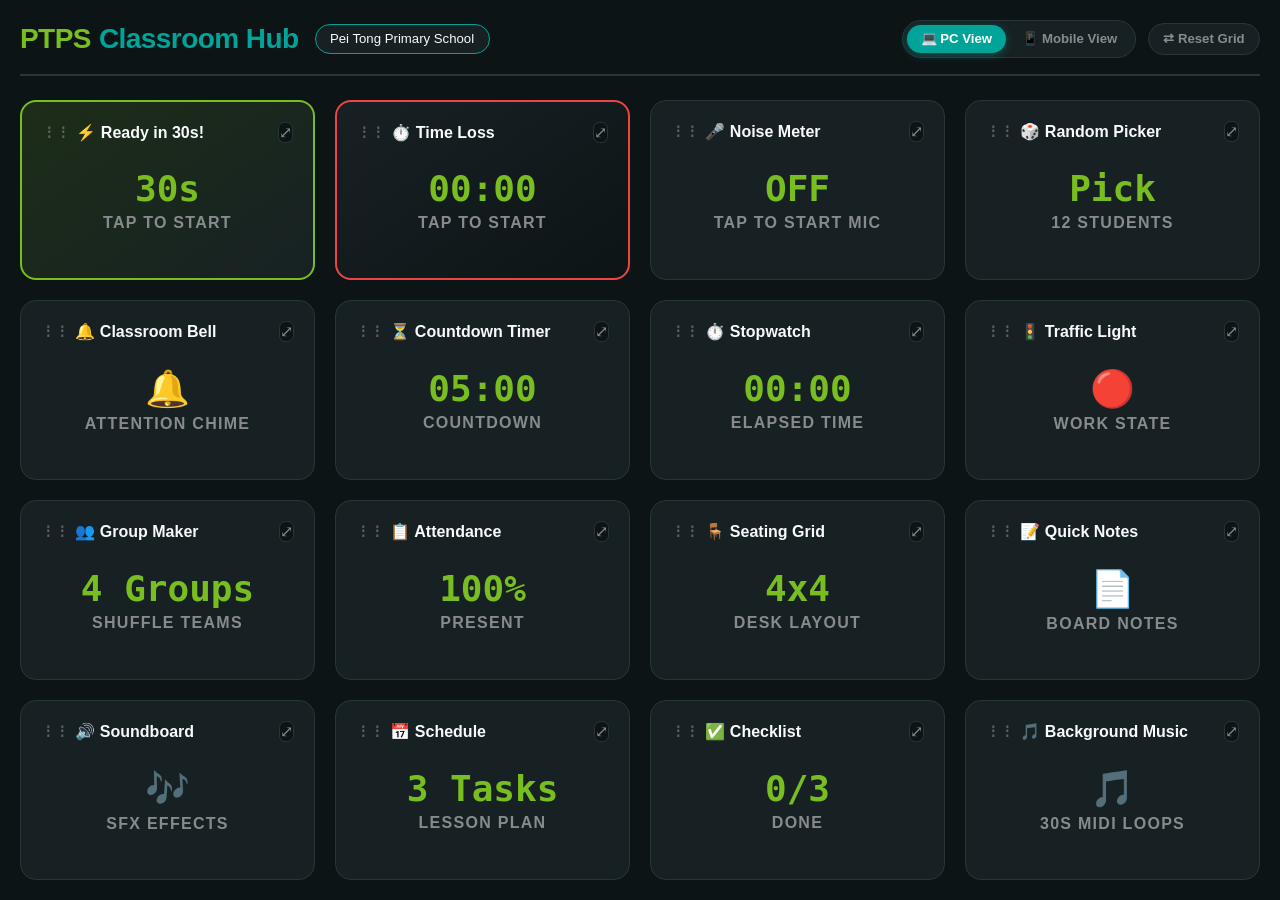
==== commit c812b13f: "Add files via upload" ====
--- a/index.html
+++ b/index.html
@@ -1,42 +1,851 @@
 <!DOCTYPE html>
-<html lang="en" data-theme="light">
+<html lang="en">
 <head>
   <meta charset="UTF-8" />
   <meta name="viewport" content="width=device-width, initial-scale=1.0" />
-  <title>PTPS Classroom Hub | Pei Tong Primary School</title>
-  <link rel="stylesheet" href="style.css" />
+  <title>PTPS Classroom Hub</title>
+  <style>
+    :root {
+      --ptps-lime: #78BE20;
+      --ptps-turquoise: #00A499;
+      --ptps-gray: #888B8D;
+      --ptps-bg-dark: #0d1416;
+      --ptps-card-bg: #172124;
+      --ptps-card-border: #28363a;
+      --ptps-text-light: #f8fafc;
+      --ptps-yellow: #f59e0b;
+      --ptps-red: #ef4444;
+      --ptps-blue: #3b82f6;
+    }
+
+    * {
+      box-sizing: border-box;
+      margin: 0;
+      padding: 0;
+    }
+
+    body {
+      font-family: -apple-system, BlinkMacSystemFont, "Segoe UI", Roboto, Helvetica, Arial, sans-serif;
+      background-color: var(--ptps-bg-dark);
+      color: var(--ptps-text-light);
+      min-height: 100vh;
+      padding: 1.25rem;
+      transition: background-color 0.3s ease, padding 0.2s ease;
+    }
+
+    /* Ambient Alert Animations */
+    body.time-loss-active {
+      animation: room-alert-red 2s infinite ease-in-out;
+    }
+    body.noise-alert-active {
+      animation: room-alert-orange 0.8s infinite ease-in-out;
+    }
+
+    @keyframes room-alert-red {
+      0%, 100% { background-color: #1a0f16; }
+      50% { background-color: #3b0d18; }
+    }
+    @keyframes room-alert-orange {
+      0%, 100% { background-color: #1c130b; }
+      50% { background-color: #451a03; }
+    }
+
+    /* Header Navigation */
+    header {
+      max-width: 1300px;
+      margin: 0 auto 1.5rem auto;
+      display: flex;
+      justify-content: space-between;
+      align-items: center;
+      border-bottom: 2px solid var(--ptps-card-border);
+      padding-bottom: 1rem;
+      flex-wrap: wrap;
+      gap: 0.75rem;
+    }
+
+    .header-title-group {
+      display: flex;
+      align-items: center;
+      gap: 1rem;
+    }
+
+    h1 {
+      font-size: 1.75rem;
+      font-weight: 800;
+      letter-spacing: -0.02em;
+      color: var(--ptps-lime);
+      display: flex;
+      align-items: center;
+      gap: 0.5rem;
+    }
+
+    h1 span {
+      color: var(--ptps-turquoise);
+    }
+
+    .badge {
+      background: var(--ptps-card-bg);
+      border: 1px solid var(--ptps-turquoise);
+      padding: 0.4rem 0.9rem;
+      border-radius: 2rem;
+      font-size: 0.825rem;
+      color: var(--ptps-text-light);
+      font-weight: 500;
+    }
+
+    .header-controls {
+      display: flex;
+      align-items: center;
+      gap: 0.75rem;
+      flex-wrap: wrap;
+    }
+
+    /* View Switcher Toggle */
+    .view-mode-selector {
+      display: flex;
+      background: var(--ptps-card-bg);
+      border: 1px solid var(--ptps-card-border);
+      border-radius: 2rem;
+      padding: 0.25rem;
+      gap: 0.2rem;
+    }
+
+    .view-btn {
+      background: transparent;
+      border: none;
+      color: var(--ptps-gray);
+      padding: 0.4rem 0.85rem;
+      border-radius: 1.5rem;
+      font-size: 0.825rem;
+      font-weight: 700;
+      cursor: pointer;
+      transition: all 0.2s ease;
+    }
+
+    .view-btn.active {
+      background: var(--ptps-turquoise);
+      color: #ffffff;
+      box-shadow: 0 2px 8px rgba(0, 164, 153, 0.4);
+    }
+
+    .btn-reset-layout {
+      background: var(--ptps-card-bg);
+      border: 1px solid var(--ptps-card-border);
+      color: var(--ptps-gray);
+      padding: 0.45rem 0.9rem;
+      border-radius: 2rem;
+      font-size: 0.825rem;
+      font-weight: 600;
+      cursor: pointer;
+      transition: all 0.2s ease;
+    }
+    .btn-reset-layout:hover {
+      color: var(--ptps-text-light);
+      border-color: var(--ptps-turquoise);
+      background: rgba(0, 164, 153, 0.1);
+    }
+
+    /* Dashboard Grid Base */
+    .dashboard-grid {
+      display: grid;
+      gap: 1.25rem;
+      max-width: 1300px;
+      margin: 0 auto;
+    }
+
+    /* PC VIEW STYLES */
+    body.view-pc .dashboard-grid {
+      grid-template-columns: repeat(auto-fill, minmax(240px, 1fr));
+    }
+
+    body.view-pc .tile {
+      min-height: 180px;
+      padding: 1.25rem;
+      cursor: grab;
+    }
+
+    body.view-pc .display-main {
+      font-size: 2.25rem;
+    }
+
+    body.view-pc .control-btn {
+      padding: 0.85rem 1.8rem;
+      font-size: 1.1rem;
+    }
+
+    /* MOBILE VIEW STYLES */
+    body.view-mobile {
+      padding: 0.75rem;
+    }
+
+    body.view-mobile header {
+      flex-direction: column;
+      align-items: flex-start;
+      gap: 0.75rem;
+    }
+
+    body.view-mobile .header-controls {
+      width: 100%;
+      justify-content: space-between;
+    }
+
+    body.view-mobile .dashboard-grid {
+      grid-template-columns: repeat(auto-fill, minmax(155px, 1fr));
+      gap: 0.75rem;
+    }
+
+    body.view-mobile .tile {
+      min-height: 140px;
+      padding: 0.85rem;
+      border-radius: 0.85rem;
+    }
+
+    body.view-mobile .tile-title {
+      font-size: 0.9rem;
+    }
+
+    body.view-mobile .display-main {
+      font-size: 1.75rem;
+    }
+
+    body.view-mobile .tile-subtext {
+      font-size: 0.65rem;
+    }
+
+    body.view-mobile .tile-expand-icon {
+      font-size: 0.65rem;
+      padding: 0.2rem 0.35rem;
+    }
+
+    body.view-mobile .fullscreen-overlay {
+      padding: 1rem;
+    }
+
+    body.view-mobile .big-display {
+      font-size: 4.5rem;
+    }
+
+    body.view-mobile .control-btn {
+      width: 100%;
+      min-height: 48px;
+      font-size: 1.05rem;
+      padding: 0.75rem 1.2rem;
+      margin: 0.25rem 0;
+    }
+
+    body.view-mobile .music-grid {
+      grid-template-columns: 1fr !important;
+    }
+
+    /* Tile Component */
+    .tile {
+      background: var(--ptps-card-bg);
+      border: 1px solid var(--ptps-card-border);
+      border-radius: 1rem;
+      display: flex;
+      flex-direction: column;
+      justify-content: space-between;
+      user-select: none;
+      transition: transform 0.15s ease, border-color 0.2s ease, box-shadow 0.2s ease, opacity 0.2s ease;
+      position: relative;
+    }
+
+    .tile:active {
+      cursor: grabbing;
+    }
+
+    .tile:hover {
+      transform: translateY(-3px);
+      border-color: var(--ptps-turquoise);
+      box-shadow: 0 10px 20px -5px rgba(0, 164, 153, 0.3);
+    }
+
+    .tile.grid-dragging {
+      opacity: 0.4;
+      border-color: var(--ptps-lime);
+    }
+
+    .tile.grid-drag-over {
+      border-color: var(--ptps-lime);
+      background: rgba(120, 190, 32, 0.12);
+      transform: scale(1.03);
+    }
+
+    .tile-header {
+      display: flex;
+      justify-content: space-between;
+      align-items: center;
+      width: 100%;
+    }
+
+    .tile-title {
+      font-weight: 600;
+      display: flex;
+      align-items: center;
+      gap: 0.4rem;
+      color: var(--ptps-text-light);
+    }
+
+    .drag-handle-icon {
+      font-size: 0.9rem;
+      color: var(--ptps-gray);
+      opacity: 0.6;
+    }
+
+    .tile-expand-icon {
+      color: var(--ptps-gray);
+      background: var(--ptps-bg-dark);
+      border-radius: 0.4rem;
+      border: 1px solid var(--ptps-card-border);
+    }
+
+    .tile-body {
+      text-align: center;
+      margin: 0.5rem 0;
+      flex-grow: 1;
+      display: flex;
+      flex-direction: column;
+      justify-content: center;
+      align-items: center;
+    }
+
+    .display-main {
+      font-weight: 800;
+      font-family: ui-monospace, SFMono-Regular, Menlo, Monaco, Consolas, monospace;
+      color: var(--ptps-lime);
+    }
+
+    .tile-subtext {
+      text-transform: uppercase;
+      letter-spacing: 0.08em;
+      color: var(--ptps-gray);
+      margin-top: 0.3rem;
+      font-weight: 600;
+    }
+
+    /* Time Loss Tile Specific */
+    .tile-time-loss {
+      background: linear-gradient(145deg, var(--ptps-card-bg), var(--ptps-bg-dark));
+      border: 2px solid #ef4444;
+    }
+
+    /* Ready in 30 Tile Specific */
+    .tile-ready-30 {
+      background: linear-gradient(145deg, rgba(120, 190, 32, 0.15), var(--ptps-card-bg));
+      border: 2px solid var(--ptps-lime);
+    }
+
+    /* Ready in 30 Module Custom Visual Styling */
+    .ready30-container {
+      display: flex;
+      flex-direction: column;
+      align-items: center;
+      width: 100%;
+      max-width: 800px;
+    }
+
+    .ready30-badge-header {
+      background: linear-gradient(90deg, #1e3a8a, #0284c7);
+      color: #fff;
+      font-size: 1.5rem;
+      font-weight: 900;
+      text-transform: uppercase;
+      padding: 0.6rem 1.8rem;
+      border-radius: 2rem;
+      letter-spacing: 0.05em;
+      margin-bottom: 1.25rem;
+      box-shadow: 0 4px 15px rgba(2, 132, 199, 0.4);
+      text-align: center;
+    }
+
+    .ready30-clock-wrapper {
+      position: relative;
+      width: 210px;
+      height: 210px;
+      display: flex;
+      align-items: center;
+      justify-content: center;
+      margin: 0.5rem 0 1.25rem 0;
+    }
+
+    .ready30-svg-ring {
+      position: absolute;
+      width: 100%;
+      height: 100%;
+      transform: rotate(-90deg);
+    }
+
+    .ready30-svg-circle-bg {
+      fill: none;
+      stroke: var(--ptps-card-border);
+      stroke-width: 12;
+    }
+
+    .ready30-svg-circle-progress {
+      fill: none;
+      stroke: var(--ptps-lime);
+      stroke-width: 12;
+      stroke-linecap: round;
+      stroke-dasharray: 565;
+      stroke-dashoffset: 0;
+      transition: stroke-dashoffset 0.8s linear, stroke 0.3s ease;
+    }
+
+    .ready30-time-text {
+      font-size: 4.5rem;
+      font-weight: 900;
+      font-family: ui-monospace, SFMono-Regular, Menlo, Monaco, Consolas, monospace;
+      color: var(--ptps-lime);
+      z-index: 2;
+      text-shadow: 0 0 20px rgba(120, 190, 32, 0.4);
+    }
+
+    .ready30-cheer-box {
+      background: linear-gradient(135deg, rgba(0, 164, 153, 0.2), rgba(120, 190, 32, 0.2));
+      border: 2px solid var(--ptps-turquoise);
+      border-radius: 1.25rem;
+      padding: 1rem 1.5rem;
+      width: 100%;
+      min-height: 80px;
+      display: flex;
+      align-items: center;
+      justify-content: center;
+      text-align: center;
+      margin-bottom: 1.25rem;
+      box-shadow: 0 4px 12px rgba(0,0,0,0.2);
+    }
+
+    .ready30-cheer-text {
+      font-size: 1.45rem;
+      font-weight: 800;
+      color: #ffffff;
+      animation: cheer-pop 0.4s ease-out;
+    }
+
+    @keyframes cheer-pop {
+      0% { transform: scale(0.85); opacity: 0; }
+      100% { transform: scale(1); opacity: 1; }
+    }
+
+    .ready30-poster-rules {
+      display: grid;
+      grid-template-columns: repeat(3, 1fr);
+      gap: 0.75rem;
+      width: 100%;
+      margin-bottom: 1.25rem;
+    }
+
+    @media (max-width: 600px) {
+      .ready30-poster-rules {
+        grid-template-columns: 1fr;
+      }
+    }
+
+    .ready30-rule-card {
+      background: var(--ptps-card-bg);
+      border: 2px solid var(--ptps-card-border);
+      border-radius: 0.85rem;
+      padding: 0.85rem;
+      text-align: center;
+      display: flex;
+      align-items: center;
+      justify-content: center;
+      gap: 0.5rem;
+      font-weight: 700;
+      font-size: 1.05rem;
+      color: var(--ptps-text-light);
+      transition: all 0.3s ease;
+    }
+
+    .ready30-rule-card.active-rule {
+      border-color: var(--ptps-lime);
+      background: rgba(120, 190, 32, 0.2);
+      transform: scale(1.03);
+      box-shadow: 0 0 15px rgba(120, 190, 32, 0.3);
+    }
+
+    .ready30-rule-card .diamond {
+      font-size: 1.2rem;
+    }
+
+    .ready30-banner-footer {
+      background: #dc2626;
+      color: #ffffff;
+      font-weight: 900;
+      font-size: 1.25rem;
+      text-transform: uppercase;
+      padding: 0.6rem 1.5rem;
+      border-radius: 2rem;
+      letter-spacing: 0.05em;
+      box-shadow: 0 4px 10px rgba(220, 38, 38, 0.3);
+      text-align: center;
+      margin-top: 0.5rem;
+    }
+
+    /* Fullscreen Overlay */
+    .fullscreen-overlay {
+      position: fixed;
+      inset: 0;
+      background: rgba(13, 20, 22, 0.96);
+      backdrop-filter: blur(12px);
+      z-index: 1000;
+      display: none;
+      flex-direction: column;
+      padding: 2rem;
+      transition: background-color 0.2s ease;
+      overflow-y: auto;
+    }
+
+    .fullscreen-overlay.active {
+      display: flex;
+    }
+
+    .fullscreen-overlay.loud-alert-active {
+      animation: loud-bg-blink 0.35s infinite alternate ease-in-out;
+    }
+
+    @keyframes loud-bg-blink {
+      0% { background: rgba(13, 20, 22, 0.96); }
+      100% { background: rgba(220, 38, 38, 0.92); }
+    }
+
+    .fullscreen-header {
+      display: flex;
+      justify-content: space-between;
+      align-items: center;
+      max-width: 1200px;
+      width: 100%;
+      margin: 0 auto 1.5rem auto;
+      border-bottom: 1px solid var(--ptps-card-border);
+      padding-bottom: 1rem;
+    }
+
+    .fullscreen-title {
+      font-size: 1.75rem;
+      font-weight: 700;
+      color: var(--ptps-lime);
+    }
+
+    .btn-close {
+      background: var(--ptps-card-border);
+      border: 1px solid var(--ptps-gray);
+      color: #fff;
+      font-size: 0.95rem;
+      font-weight: 600;
+      padding: 0.6rem 1.4rem;
+      border-radius: 2rem;
+      cursor: pointer;
+      transition: background 0.2s, border-color 0.2s;
+    }
+
+    .btn-close:hover {
+      background: #ef4444;
+      border-color: #ef4444;
+    }
+
+    .fullscreen-content {
+      flex: 1;
+      max-width: 1200px;
+      width: 100%;
+      margin: 0 auto;
+      display: flex;
+      flex-direction: column;
+      align-items: center;
+      justify-content: center;
+    }
+
+    /* Widget Components */
+    .big-display {
+      font-size: 7.5rem;
+      font-weight: 900;
+      font-family: ui-monospace, SFMono-Regular, Menlo, Monaco, Consolas, monospace;
+      line-height: 1;
+      letter-spacing: -0.04em;
+      color: var(--ptps-lime);
+    }
+
+    .loud-alert-banner {
+      display: none;
+      color: #ffffff;
+      font-size: 2.75rem;
+      font-weight: 900;
+      text-transform: uppercase;
+      letter-spacing: 0.05em;
+      text-shadow: 0 0 20px #000;
+      margin-bottom: 1.5rem;
+      animation: pulse-loud 0.3s infinite alternate;
+      text-align: center;
+    }
+
+    @keyframes pulse-loud {
+      from { transform: scale(0.95); }
+      to { transform: scale(1.05); }
+    }
+
+    .control-btn {
+      background: var(--ptps-turquoise);
+      color: #fff;
+      border: none;
+      font-weight: 700;
+      border-radius: 0.75rem;
+      cursor: pointer;
+      margin: 0.35rem;
+      transition: transform 0.1s, background 0.2s;
+      display: inline-flex;
+      align-items: center;
+      justify-content: center;
+    }
+    .control-btn:hover {
+      transform: scale(1.02);
+      background: #00837a;
+    }
+    .control-btn.danger { background: #ef4444; }
+    .control-btn.danger:hover { background: #dc2626; }
+    .control-btn.secondary { background: var(--ptps-gray); }
+    .control-btn.secondary:hover { background: #6f7274; }
+    .control-btn.preset {
+      background: var(--ptps-card-bg);
+      border: 1px solid var(--ptps-card-border);
+      color: var(--ptps-text-light);
+      font-size: 0.95rem;
+      padding: 0.55rem 1.1rem;
+    }
+    .control-btn.preset:hover {
+      background: var(--ptps-lime);
+      color: var(--ptps-bg-dark);
+      border-color: var(--ptps-lime);
+      font-weight: 800;
+    }
+
+    /* Meter Progress Bar */
+    .meter-container {
+      width: 100%;
+      max-width: 650px;
+      height: 28px;
+      background: var(--ptps-card-border);
+      border-radius: 14px;
+      overflow: hidden;
+      margin: 1.5rem 0;
+      position: relative;
+    }
+    .meter-fill {
+      height: 100%;
+      width: 0%;
+      background: var(--ptps-lime);
+      transition: width 0.1s ease, background-color 0.2s ease;
+    }
+    .sensitivity-line {
+      position: absolute;
+      top: 0;
+      bottom: 0;
+      width: 4px;
+      background: #ffffff;
+      box-shadow: 0 0 8px #fff;
+      z-index: 2;
+    }
+
+    /* Traffic Light */
+    .traffic-light-box {
+      background: var(--ptps-card-bg);
+      padding: 1.5rem;
+      border-radius: 2rem;
+      display: flex;
+      gap: 1.5rem;
+      border: 2px solid var(--ptps-card-border);
+    }
+    .light-bulb {
+      width: 80px;
+      height: 80px;
+      border-radius: 50%;
+      opacity: 0.25;
+      cursor: pointer;
+      transition: opacity 0.2s, transform 0.2s;
+    }
+    .light-bulb.red { background: #ef4444; box-shadow: 0 0 30px #ef4444; }
+    .light-bulb.yellow { background: #eab308; box-shadow: 0 0 30px #eab308; }
+    .light-bulb.green { background: var(--ptps-lime); box-shadow: 0 0 30px var(--ptps-lime); }
+    .light-bulb.active { opacity: 1; transform: scale(1.1); }
+
+    /* Interactive List Container */
+    .interactive-list {
+      width: 100%;
+      max-width: 650px;
+      background: var(--ptps-card-bg);
+      border-radius: 1rem;
+      padding: 1rem;
+      border: 1px solid var(--ptps-card-border);
+      max-height: 380px;
+      overflow-y: auto;
+    }
+    .list-item {
+      display: flex;
+      justify-content: space-between;
+      padding: 0.75rem 1rem;
+      border-bottom: 1px solid var(--ptps-card-border);
+      align-items: center;
+      gap: 0.5rem;
+      transition: background 0.2s;
+    }
+    .list-item:last-child { border-bottom: none; }
+    .list-item[draggable="true"] {
+      cursor: grab;
+    }
+    .list-item[draggable="true"]:active {
+      cursor: grabbing;
+    }
+    .list-item.drag-over-item {
+      border-top: 2px solid var(--ptps-lime);
+      background: rgba(120, 190, 32, 0.1);
+    }
+
+    /* Group Maker Interactive Drag & Drop Containers */
+    .group-container-grid {
+      display: grid;
+      grid-template-columns: repeat(auto-fit, minmax(220px, 1fr));
+      gap: 1rem;
+      width: 100%;
+      max-width: 900px;
+      max-height: 420px;
+      overflow-y: auto;
+      padding: 0.5rem;
+    }
+    .group-card {
+      background: var(--ptps-card-bg);
+      border: 2px dashed var(--ptps-card-border);
+      border-radius: 0.85rem;
+      padding: 1rem;
+      min-height: 140px;
+      transition: border-color 0.2s, background 0.2s;
+    }
+    .group-card.group-drag-over {
+      border-color: var(--ptps-lime);
+      background: rgba(120, 190, 32, 0.1);
+    }
+    .group-card-header {
+      font-weight: 700;
+      color: var(--ptps-lime);
+      margin-bottom: 0.75rem;
+      display: flex;
+      justify-content: space-between;
+      border-bottom: 1px solid var(--ptps-card-border);
+      padding-bottom: 0.4rem;
+    }
+    .group-member-list {
+      display: flex;
+      flex-wrap: wrap;
+      gap: 0.4rem;
+    }
+    .student-chip {
+      background: var(--ptps-bg-dark);
+      border: 1px solid var(--ptps-turquoise);
+      color: var(--ptps-text-light);
+      padding: 0.35rem 0.75rem;
+      border-radius: 1rem;
+      font-size: 0.85rem;
+      font-weight: 600;
+      cursor: grab;
+      user-select: none;
+      transition: transform 0.15s, background 0.2s;
+    }
+    .student-chip:active {
+      cursor: grabbing;
+    }
+    .student-chip.dragging {
+      opacity: 0.4;
+      border-color: var(--ptps-lime);
+    }
+
+    /* Drag & Drop Desk Tiles */
+    .desk-tile {
+      background: var(--ptps-card-bg);
+      padding: 0.85rem 0.6rem;
+      border-radius: 0.75rem;
+      text-align: center;
+      border: 2px dashed var(--ptps-card-border);
+      font-size: 0.85rem;
+      cursor: grab;
+      user-select: none;
+      transition: transform 0.2s ease, border-color 0.2s ease, background 0.2s ease;
+      display: flex;
+      flex-direction: column;
+      justify-content: center;
+      align-items: center;
+      min-height: 80px;
+    }
+    .desk-tile:active { cursor: grabbing; }
+    .desk-tile:hover {
+      border-color: var(--ptps-turquoise);
+      transform: translateY(-2px);
+    }
+    .desk-tile.dragging {
+      opacity: 0.4;
+      border-color: var(--ptps-lime);
+    }
+    .desk-tile.drag-over {
+      border-color: var(--ptps-lime);
+      background: rgba(120, 190, 32, 0.15);
+      transform: scale(1.05);
+    }
+
+    /* Music Category Section */
+    .music-grid {
+      display: grid;
+      grid-template-columns: repeat(2, 1fr);
+      gap: 1.25rem;
+      width: 100%;
+      max-width: 850px;
+    }
+    .music-card {
+      background: var(--ptps-card-bg);
+      border: 1px solid var(--ptps-card-border);
+      padding: 1.25rem;
+      border-radius: 0.85rem;
+    }
+    .music-card-title {
+      font-weight: 700;
+      color: var(--ptps-turquoise);
+      margin-bottom: 0.75rem;
+      font-size: 1.2rem;
+      display: flex;
+      align-items: center;
+      gap: 0.4rem;
+    }
+
+    /* Form Controls */
+    input[type="text"], input[type="number"], textarea, select {
+      background: var(--ptps-bg-dark);
+      border: 1px solid var(--ptps-card-border);
+      color: #fff;
+      padding: 0.65rem 0.9rem;
+      border-radius: 0.5rem;
+      font-size: 1rem;
+    }
+
+    input[type="range"] {
+      width: 100%;
+      max-width: 400px;
+      accent-color: var(--ptps-turquoise);
+    }
+  </style>
 </head>
 <body class="view-pc">
 
-  <!-- TOP HEADER -->
-  <header class="ptps-header">
-    <div class="header-brand">
-      <div class="ptps-logo-badge">PTPS</div>
-      <div>
-        <h1>Pei Tong <span>Classroom Hub</span></h1>
-        <p class="motto-tagline">🌱 We Look Ahead • Progress & Transformation</p>
-      </div>
+  <header>
+    <div class="header-title-group">
+      <h1>PTPS <span>Classroom Hub</span></h1>
+      <div class="badge">Pei Tong Primary School</div>
     </div>
-
-    <div class="header-actions">
-      <!-- Theme Switcher (Light / Dark) -->
-      <button id="themeToggleBtn" class="pill-btn theme-btn" onclick="toggleTheme()">
-        <span id="themeIcon">☀️</span> <span id="themeLabel">Light Mode</span>
-      </button>
-
-      <!-- PC / Mobile Selector -->
+    <div class="header-controls">
       <div class="view-mode-selector">
         <button id="btnViewPc" class="view-btn active" onclick="setDeviceView('pc')">💻 PC View</button>
         <button id="btnViewMobile" class="view-btn" onclick="setDeviceView('mobile')">📱 Mobile View</button>
       </div>
-
-      <!-- Reset Grid Order -->
-      <button class="pill-btn secondary-btn" onclick="resetTileOrder()">⇄ Reset Grid</button>
+      <button class="btn-reset-layout" onclick="resetTileOrder()">⇄ Reset Grid</button>
     </div>
   </header>
 
-  <!-- MAIN DASHBOARD GRID CONTAINER -->
-  <main class="dashboard-grid" id="dashboardGridContainer"></main>
+  <!-- DASHBOARD DYNAMIC GRID CONTAINER -->
+  <div class="dashboard-grid" id="dashboardGridContainer"></div>
 
   <!-- FULLSCREEN OVERLAY MODAL -->
   <div class="fullscreen-overlay" id="fullscreenOverlay">
@@ -47,6 +856,1629 @@
     <div class="fullscreen-content" id="overlayContent"></div>
   </div>
 
-  <script src="script.js"></script>
+  <script>
+    // --- GLOBAL ROSTER PERSISTENCE & DEFAULTS ---
+    const DEFAULT_ROSTER = ["Alex", "Jordan", "Taylor", "Morgan", "Sam", "Chris", "Riley", "Casey", "Avery", "Quinn", "Skyler", "Dakota"];
+    let roster = [...DEFAULT_ROSTER];
+
+    function loadSavedRoster() {
+      try {
+        const saved = localStorage.getItem('ptps_classroom_roster');
+        if (saved) {
+          const parsed = JSON.parse(saved);
+          if (Array.isArray(parsed) && parsed.length > 0) {
+            roster = parsed;
+          }
+        }
+      } catch(e) {}
+    }
+
+    function saveRoster(newRoster) {
+      roster = newRoster;
+      try {
+        localStorage.setItem('ptps_classroom_roster', JSON.stringify(roster));
+      } catch(e) {}
+      attendanceStatus = {};
+      resetSeatingArrangement();
+      updateTileDisplay('picker');
+      updateTileDisplay('attendance');
+    }
+
+    function resetRosterToDefault() {
+      roster = [...DEFAULT_ROSTER];
+      try {
+        localStorage.removeItem('ptps_classroom_roster');
+      } catch(e) {}
+      attendanceStatus = {};
+      resetSeatingArrangement();
+      updateTileDisplay('picker');
+      updateTileDisplay('attendance');
+    }
+
+    // --- AUDIO SYNTHESIZER FOR SFX & VOICE ---
+    let audioCtx = null;
+    function initAudio() {
+      if (!audioCtx) audioCtx = new (window.AudioContext || window.webkitAudioContext)();
+      if (audioCtx.state === 'suspended') audioCtx.resume();
+    }
+
+    function speakText(text) {
+      if ('speechSynthesis' in window) {
+        window.speechSynthesis.cancel();
+        const msg = new SpeechSynthesisUtterance(text);
+        msg.rate = 0.95;
+        msg.pitch = 1.1;
+        window.speechSynthesis.speak(msg);
+      }
+    }
+
+    function playSound(type) {
+      initAudio();
+      const now = audioCtx.currentTime;
+
+      if (type === 'start') {
+        const osc = audioCtx.createOscillator();
+        const gain = audioCtx.createGain();
+        osc.connect(gain); gain.connect(audioCtx.destination);
+        osc.frequency.setValueAtTime(880, now);
+        osc.frequency.exponentialRampToValueAtTime(1320, now + 0.15);
+        gain.gain.setValueAtTime(0.3, now);
+        gain.gain.exponentialRampToValueAtTime(0.01, now + 0.3);
+        osc.start(now); osc.stop(now + 0.3);
+      } else if (type === 'stop') {
+        const osc = audioCtx.createOscillator();
+        const gain = audioCtx.createGain();
+        osc.connect(gain); gain.connect(audioCtx.destination);
+        osc.frequency.setValueAtTime(523, now);
+        gain.gain.setValueAtTime(0.3, now);
+        gain.gain.exponentialRampToValueAtTime(0.01, now + 0.25);
+        osc.start(now); osc.stop(now + 0.25);
+      } else if (type === 'bell') {
+        const osc = audioCtx.createOscillator();
+        const gain = audioCtx.createGain();
+        osc.connect(gain); gain.connect(audioCtx.destination);
+        osc.type = 'sine';
+        osc.frequency.setValueAtTime(1046.5, now);
+        gain.gain.setValueAtTime(0.5, now);
+        gain.gain.exponentialRampToValueAtTime(0.001, now + 1.8);
+        osc.start(now); osc.stop(now + 1.8);
+      } else if (type === 'buzzer') {
+        const osc = audioCtx.createOscillator();
+        const gain = audioCtx.createGain();
+        osc.connect(gain); gain.connect(audioCtx.destination);
+        osc.type = 'sawtooth';
+        osc.frequency.setValueAtTime(150, now);
+        gain.gain.setValueAtTime(0.4, now);
+        gain.gain.exponentialRampToValueAtTime(0.01, now + 0.5);
+        osc.start(now); osc.stop(now + 0.5);
+      } else if (type === 'loudAlert') {
+        const highOsc = audioCtx.createOscillator();
+        const highGain = audioCtx.createGain();
+        highOsc.type = 'sine';
+        highOsc.frequency.setValueAtTime(17400, now);
+        highGain.gain.setValueAtTime(0.5, now);
+        highGain.gain.exponentialRampToValueAtTime(0.001, now + 0.5);
+        highOsc.connect(highGain);
+        highGain.connect(audioCtx.destination);
+        highOsc.start(now);
+        highOsc.stop(now + 0.5);
+
+        const adultOsc = audioCtx.createOscillator();
+        const adultGain = audioCtx.createGain();
+        adultOsc.type = 'triangle';
+        adultOsc.frequency.setValueAtTime(800, now);
+        adultOsc.frequency.exponentialRampToValueAtTime(400, now + 0.4);
+        adultGain.gain.setValueAtTime(0.4, now);
+        adultGain.gain.exponentialRampToValueAtTime(0.01, now + 0.4);
+        adultOsc.connect(adultGain);
+        adultGain.connect(audioCtx.destination);
+        adultOsc.start(now);
+        adultOsc.stop(now + 0.4);
+      } else if (type === 'tada') {
+        [523.25, 659.25, 783.99, 1046.5].forEach((freq, idx) => {
+          const o = audioCtx.createOscillator();
+          const g = audioCtx.createGain();
+          o.connect(g); g.connect(audioCtx.destination);
+          o.frequency.setValueAtTime(freq, now + idx * 0.08);
+          g.gain.setValueAtTime(0.3, now + idx * 0.08);
+          g.gain.exponentialRampToValueAtTime(0.001, now + idx * 0.08 + 0.3);
+          o.start(now + idx * 0.08); o.stop(now + idx * 0.08 + 0.3);
+        });
+      }
+    }
+
+    // --- SYNTHESIZED 30-SECOND MIDI MUSIC LOOP ENGINE ---
+    let musicMasterGain = null;
+    let isMusicPlaying = false;
+    let currentMusicCategory = null;
+    let currentMusicTrackName = null;
+    let synthLoopTimer = null;
+    let synthStepCounter = 0;
+    let musicVolume = 0.4;
+
+    const midiMusicCatalog = {
+      "Hype": [
+        { name: "Upbeat Anthem", scale: [261.63, 329.63, 392.00, 523.25, 659.25, 783.99], wave: "sawtooth", tempo: 150 },
+        { name: "Energetic Beat", scale: [220.00, 261.63, 329.63, 440.00, 523.25], wave: "square", tempo: 160 },
+        { name: "Victory Bounce", scale: [293.66, 369.99, 440.00, 587.33, 739.99], wave: "triangle", tempo: 145 },
+        { name: "Power Groove", scale: [196.00, 246.94, 293.66, 392.00, 493.88], wave: "sawtooth", tempo: 155 },
+        { name: "Super Charge", scale: [329.63, 415.30, 493.88, 659.25, 830.61], wave: "square", tempo: 165 }
+      ],
+      "Focus": [
+        { name: "Zen Flow", scale: [261.63, 293.66, 329.63, 392.00, 440.00], wave: "sine", tempo: 90 },
+        { name: "Peaceful Piano", scale: [329.63, 392.00, 493.88, 523.25, 659.25], wave: "triangle", tempo: 85 },
+        { name: "Study Chill", scale: [220.00, 261.63, 293.66, 329.63, 392.00], wave: "sine", tempo: 80 },
+        { name: "Calm Waves", scale: [174.61, 220.00, 261.63, 349.23, 440.00], wave: "triangle", tempo: 75 },
+        { name: "Deep Concentration", scale: [196.00, 220.00, 261.63, 293.66, 392.00], wave: "sine", tempo: 70 }
+      ]
+    };
+
+    function startSynthesizedMidiLoop(category, trackObj) {
+      stopBgMusic();
+      initAudio();
+
+      isMusicPlaying = true;
+      currentMusicCategory = category;
+      currentMusicTrackName = trackObj.name;
+      synthStepCounter = 0;
+
+      musicMasterGain = audioCtx.createGain();
+      musicMasterGain.gain.setValueAtTime(musicVolume, audioCtx.currentTime);
+      musicMasterGain.connect(audioCtx.destination);
+
+      const intervalMs = (60 / trackObj.tempo) * 500;
+
+      synthLoopTimer = setInterval(() => {
+        if (!isMusicPlaying) return;
+
+        const now = audioCtx.currentTime;
+        const noteFreq = trackObj.scale[synthStepCounter % trackObj.scale.length];
+        
+        const osc = audioCtx.createOscillator();
+        const noteGain = audioCtx.createGain();
+
+        osc.type = trackObj.wave;
+        osc.frequency.setValueAtTime(noteFreq, now);
+
+        const dur = (intervalMs / 1000) * 0.9;
+        noteGain.gain.setValueAtTime(0.001, now);
+        noteGain.gain.linearRampToValueAtTime(category === 'Focus' ? 0.2 : 0.35, now + 0.05);
+        noteGain.gain.exponentialRampToValueAtTime(0.001, now + dur);
+
+        osc.connect(noteGain);
+        noteGain.connect(musicMasterGain);
+
+        osc.start(now);
+        osc.stop(now + dur);
+
+        synthStepCounter++;
+      }, intervalMs);
+
+      updateTileDisplay('bgMusic');
+      if (activeToolId === 'bgMusic') renderToolContent('bgMusic', document.getElementById('overlayTitle'), document.getElementById('overlayContent'));
+    }
+
+    function stopBgMusic() {
+      if (synthLoopTimer) {
+        clearInterval(synthLoopTimer);
+        synthLoopTimer = null;
+      }
+      if (musicMasterGain) {
+        try { musicMasterGain.disconnect(); } catch(e){}
+        musicMasterGain = null;
+      }
+      isMusicPlaying = false;
+      currentMusicCategory = null;
+      currentMusicTrackName = null;
+
+      updateTileDisplay('bgMusic');
+      if (activeToolId === 'bgMusic') renderToolContent('bgMusic', document.getElementById('overlayTitle'), document.getElementById('overlayContent'));
+    }
+
+    function setMusicVolume(val) {
+      musicVolume = parseFloat(val);
+      if (musicMasterGain) {
+        musicMasterGain.gain.setValueAtTime(musicVolume, audioCtx ? audioCtx.currentTime : 0);
+      }
+    }
+
+    // --- DEVICE VIEW SWITCHER (PC vs MOBILE) ---
+    let currentDeviceView = 'pc';
+
+    function loadDeviceViewChoice() {
+      const saved = localStorage.getItem('ptps_hub_device_view');
+      if (saved === 'mobile' || saved === 'pc') {
+        currentDeviceView = saved;
+      } else {
+        currentDeviceView = window.innerWidth <= 768 ? 'mobile' : 'pc';
+      }
+      applyDeviceView();
+    }
+
+    function setDeviceView(view) {
+      currentDeviceView = view;
+      localStorage.setItem('ptps_hub_device_view', view);
+      applyDeviceView();
+    }
+
+    function applyDeviceView() {
+      document.body.classList.remove('view-pc', 'view-mobile');
+      document.body.classList.add(`view-${currentDeviceView}`);
+      
+      const btnPc = document.getElementById('btnViewPc');
+      const btnMobile = document.getElementById('btnViewMobile');
+      if (btnPc && btnMobile) {
+        btnPc.classList.toggle('active', currentDeviceView === 'pc');
+        btnMobile.classList.toggle('active', currentDeviceView === 'mobile');
+      }
+    }
+
+    // --- GLOBAL DATA & STATES ---
+    let activeToolId = null;
+
+    // READY IN 30 SECONDS MODULE STATE
+    let ready30Secs = 30;
+    let ready30Running = false;
+    let ready30Interval = null;
+
+    // Time Loss State
+    let timeLossRunning = false;
+    let timeLossTotalMs = 0;
+    let timeLossStartMark = 0;
+    let timeLossInterval = null;
+
+    // Noise Meter State
+    let micStream = null;
+    let analyser = null;
+    let noiseThreshold = 65;
+    let isNoiseActive = false;
+    let lastNoiseAlertTime = 0;
+
+    // Countdown Timer State
+    let timerSeconds = 300;
+    let timerRunning = false;
+    let timerInterval = null;
+
+    // Stopwatch State
+    let stopwatchMs = 0;
+    let stopwatchRunning = false;
+    let stopwatchInterval = null;
+
+    // Traffic Light State
+    let currentLight = 'red';
+
+    // Attendance State
+    let attendanceStatus = {};
+
+    // Seating Grid State
+    let seatingRows = 4;
+    let seatingCols = 4;
+    let seatingArrangement = [];
+    let draggedDeskIndex = null;
+
+    // Group Maker State
+    let generatedGroupData = [];
+    let draggedGroupStudent = null;
+
+    // Checklist State
+    let checklist = [
+      { id: 1, text: "Homework Collected", done: false },
+      { id: 2, text: "Page 42 Completed", done: false },
+      { id: 3, text: "Desks Cleaned", done: false }
+    ];
+
+    // Schedule State
+    let scheduleData = [
+      { id: 1, time: "09:00 AM", activity: "Math Warm-up" },
+      { id: 2, time: "09:30 AM", activity: "Group Activity" },
+      { id: 3, time: "10:15 AM", activity: "Reflection & Quiz" }
+    ];
+
+    // --- MAIN DASHBOARD DRAG & DROP TILE ORDER ---
+    const defaultTileOrder = [
+      'ready30', 'timeLoss', 'noiseMeter', 'picker', 'bell', 'timer',
+      'stopwatch', 'traffic', 'groups', 'attendance', 'seating',
+      'notes', 'soundboard', 'schedule', 'checklist', 'bgMusic'
+    ];
+
+    let tileOrder = [...defaultTileOrder];
+    let draggedTileId = null;
+    let isTileDragging = false;
+
+    function loadSavedTileOrder() {
+      try {
+        const saved = localStorage.getItem('ptps_hub_tile_order');
+        if (saved) {
+          const parsed = JSON.parse(saved);
+          if (Array.isArray(parsed) && parsed.length === defaultTileOrder.length) {
+            tileOrder = parsed;
+          }
+        }
+      } catch(e) {}
+    }
+
+    function saveTileOrder() {
+      try {
+        localStorage.setItem('ptps_hub_tile_order', JSON.stringify(tileOrder));
+      } catch(e) {}
+    }
+
+    function resetTileOrder() {
+      tileOrder = [...defaultTileOrder];
+      saveTileOrder();
+      renderDashboardGrid();
+    }
+
+    const toolDefinitions = {
+      ready30: {
+        title: "⚡ Ready in 30s!",
+        extraClass: "tile-ready-30",
+        getDisplay: () => ready30Running ? `${ready30Secs}s` : "30s",
+        getSubtext: () => ready30Running ? "COUNTING DOWN..." : "TAP TO START"
+      },
+      timeLoss: {
+        title: "⏱️ Time Loss",
+        extraClass: "tile-time-loss",
+        getDisplay: () => formatTime(timeLossTotalMs),
+        getSubtext: () => timeLossRunning ? "COUNTING..." : "TAP TO START"
+      },
+      noiseMeter: {
+        title: "🎤 Noise Meter",
+        getDisplay: () => isNoiseActive ? "ON" : "OFF",
+        getSubtext: () => isNoiseActive ? "LISTENING..." : "TAP TO START MIC"
+      },
+      picker: {
+        title: "🎲 Random Picker",
+        getDisplay: () => document.getElementById('pickerBigDisplay') ? document.getElementById('pickerBigDisplay').textContent : "Pick",
+        getSubtext: () => `${roster.length} STUDENTS`
+      },
+      bell: {
+        title: "🔔 Classroom Bell",
+        getDisplay: () => "🔔",
+        getSubtext: () => "ATTENTION CHIME"
+      },
+      timer: {
+        title: "⏳ Countdown Timer",
+        getDisplay: () => formatTime(timerSeconds * 1000),
+        getSubtext: () => "COUNTDOWN"
+      },
+      stopwatch: {
+        title: "⏱️ Stopwatch",
+        getDisplay: () => formatTime(stopwatchMs),
+        getSubtext: () => "ELAPSED TIME"
+      },
+      traffic: {
+        title: "🚦 Traffic Light",
+        getDisplay: () => ({ red: '🔴', yellow: '🟡', green: '🟢' }[currentLight]),
+        getSubtext: () => "WORK STATE"
+      },
+      groups: {
+        title: "👥 Group Maker",
+        getDisplay: () => generatedGroupData.length > 0 ? `${generatedGroupData.length} Groups` : "4 Groups",
+        getSubtext: () => "SHUFFLE TEAMS"
+      },
+      attendance: {
+        title: "📋 Attendance",
+        getDisplay: () => {
+          initAttendance();
+          const p = roster.filter(n => attendanceStatus[n] !== false).length;
+          const pct = roster.length > 0 ? Math.round((p / roster.length) * 100) : 100;
+          return `${pct}%`;
+        },
+        getSubtext: () => "PRESENT"
+      },
+      seating: {
+        title: "🪑 Seating Grid",
+        getDisplay: () => `${seatingRows}x${seatingCols}`,
+        getSubtext: () => "DESK LAYOUT"
+      },
+      notes: {
+        title: "📝 Quick Notes",
+        getDisplay: () => "📄",
+        getSubtext: () => "BOARD NOTES"
+      },
+      soundboard: {
+        title: "🔊 Soundboard",
+        getDisplay: () => "🎶",
+        getSubtext: () => "SFX EFFECTS"
+      },
+      schedule: {
+        title: "📅 Schedule",
+        getDisplay: () => `${scheduleData.length} Tasks`,
+        getSubtext: () => "LESSON PLAN"
+      },
+      checklist: {
+        title: "✅ Checklist",
+        getDisplay: () => `${checklist.filter(c => c.done).length}/${checklist.length}`,
+        getSubtext: () => "DONE"
+      },
+      bgMusic: {
+        title: "🎵 Background Music",
+        getDisplay: () => isMusicPlaying ? "▶️" : "🎵",
+        getSubtext: () => isMusicPlaying ? currentMusicTrackName : "30s MIDI LOOPS"
+      }
+    };
+
+    function renderDashboardGrid() {
+      const container = document.getElementById('dashboardGridContainer');
+      if (!container) return;
+
+      container.innerHTML = '';
+      tileOrder.forEach(toolId => {
+        const def = toolDefinitions[toolId];
+        if (!def) return;
+
+        const tileEl = document.createElement('div');
+        tileEl.className = `tile ${def.extraClass || ''}`;
+        tileEl.setAttribute('draggable', 'true');
+        tileEl.setAttribute('data-id', toolId);
+
+        tileEl.innerHTML = `
+          <div class="tile-header">
+            <span class="tile-title"><span class="drag-handle-icon">⋮⋮</span> ${def.title}</span>
+            <span class="tile-expand-icon">⤢</span>
+          </div>
+          <div class="tile-body">
+            <div class="display-main" id="grid_${toolId}_display">${def.getDisplay()}</div>
+            <div class="tile-subtext" id="grid_${toolId}_subtext">${def.getSubtext()}</div>
+          </div>
+        `;
+
+        tileEl.addEventListener('dragstart', (e) => handleGridDragStart(e, toolId));
+        tileEl.addEventListener('dragover', (e) => handleGridDragOver(e));
+        tileEl.addEventListener('dragleave', (e) => handleGridDragLeave(e));
+        tileEl.addEventListener('drop', (e) => handleGridDrop(e, toolId));
+        tileEl.addEventListener('dragend', (e) => handleGridDragEnd(e));
+
+        tileEl.addEventListener('click', () => {
+          if (!isTileDragging) openTool(toolId);
+        });
+
+        container.appendChild(tileEl);
+      });
+    }
+
+    function handleGridDragStart(e, toolId) {
+      draggedTileId = toolId;
+      isTileDragging = true;
+      e.dataTransfer.effectAllowed = 'move';
+      e.dataTransfer.setData('text/plain', toolId);
+      e.currentTarget.classList.add('grid-dragging');
+    }
+
+    function handleGridDragOver(e) {
+      e.preventDefault();
+      e.dataTransfer.dropEffect = 'move';
+      e.currentTarget.classList.add('grid-drag-over');
+    }
+
+    function handleGridDragLeave(e) {
+      e.currentTarget.classList.remove('grid-drag-over');
+    }
+
+    function handleGridDrop(e, targetToolId) {
+      e.preventDefault();
+      e.currentTarget.classList.remove('grid-drag-over');
+
+      if (draggedTileId && draggedTileId !== targetToolId) {
+        const fromIdx = tileOrder.indexOf(draggedTileId);
+        const toIdx = tileOrder.indexOf(targetToolId);
+        if (fromIdx > -1 && toIdx > -1) {
+          tileOrder.splice(fromIdx, 1);
+          tileOrder.splice(toIdx, 0, draggedTileId);
+          saveTileOrder();
+          renderDashboardGrid();
+        }
+      }
+      draggedTileId = null;
+    }
+
+    function handleGridDragEnd(e) {
+      e.currentTarget.classList.remove('grid-dragging');
+      document.querySelectorAll('.tile').forEach(t => t.classList.remove('grid-drag-over'));
+      setTimeout(() => { isTileDragging = false; }, 60);
+    }
+
+    // --- FULLSCREEN CONTROLLER ---
+    function openTool(toolId) {
+      activeToolId = toolId;
+      const overlay = document.getElementById('fullscreenOverlay');
+      const title = document.getElementById('overlayTitle');
+      const content = document.getElementById('overlayContent');
+
+      overlay.classList.add('active');
+      renderToolContent(toolId, title, content);
+    }
+
+    function closeTool() {
+      document.getElementById('fullscreenOverlay').classList.remove('active');
+      document.getElementById('fullscreenOverlay').classList.remove('loud-alert-active');
+      activeToolId = null;
+    }
+
+    // --- TOOL RENDERER ---
+    function renderToolContent(toolId, titleElem, contentElem) {
+      contentElem.innerHTML = '';
+
+      if (toolId === 'ready30') {
+        titleElem.textContent = '⚡ GET READY FOR LESSON!';
+        renderReady30Tool(contentElem);
+      }
+      else if (toolId === 'timeLoss') {
+        titleElem.textContent = '⏱️ Classroom Time Loss Tool';
+        contentElem.innerHTML = `
+          <div class="big-display" id="timeLossBigDisplay">${formatTime(timeLossTotalMs)}</div>
+          <p style="margin: 1.5rem 0; font-size: 1.25rem; color: var(--ptps-gray);" id="timeLossStatusText">
+            ${timeLossRunning ? 'COUNTING WASTED TIME...' : 'TIMER PAUSED'}
+          </p>
+          <div style="display: flex; gap: 0.5rem; flex-wrap: wrap; justify-content: center; width:100%; max-width:400px;">
+            <button class="control-btn ${timeLossRunning ? 'danger' : ''}" onclick="toggleTimeLoss()">
+              ${timeLossRunning ? 'Stop Timer' : 'Start Timer'}
+            </button>
+            <button class="control-btn secondary" onclick="resetTimeLoss()">Reset Total</button>
+          </div>
+        `;
+      } 
+      else if (toolId === 'noiseMeter') {
+        titleElem.textContent = '🎤 Noise Sensitivity Meter';
+        contentElem.innerHTML = `
+          <div class="loud-alert-banner" id="loudAlertMsg">🔊 TOO LOUD!</div>
+          <div class="big-display" id="noiseVolumeDisplay">0%</div>
+          <div class="meter-container">
+            <div class="meter-fill" id="noiseMeterFill"></div>
+            <div class="sensitivity-line" id="sensitivityLine" style="left: ${noiseThreshold}%;"></div>
+          </div>
+          <p style="margin-bottom: 1rem; color: var(--ptps-gray);">Sensitivity Limit: <span id="threshVal">${noiseThreshold}</span>%</p>
+          <input type="range" min="10" max="95" value="${noiseThreshold}" oninput="updateSensitivity(this.value)" />
+          <div style="margin-top: 2rem; width:100%; max-width:300px;">
+            <button class="control-btn" onclick="toggleNoiseMic()">${isNoiseActive ? 'Stop Mic' : 'Start Mic'}</button>
+          </div>
+        `;
+        if (isNoiseActive) startMicProcessing();
+      }
+      else if (toolId === 'picker') {
+        titleElem.textContent = '🎲 Random Student Picker';
+        contentElem.innerHTML = `
+          <div class="big-display" id="pickerBigDisplay" style="font-size: 4.5rem; color: var(--ptps-turquoise); text-align: center;">Ready</div>
+          <div style="margin-top: 2rem; display: flex; gap: 0.5rem; flex-wrap: wrap; justify-content: center; width:100%; max-width:480px;">
+            <button class="control-btn" onclick="shuffleStudent()">Pick Student</button>
+            <button class="control-btn secondary" onclick="openEditRosterModal()">Edit Roster List</button>
+          </div>
+
+          <div id="rosterEditorBox" style="display:none; margin-top:1.5rem; width:100%; max-width:600px; background:var(--ptps-card-bg); padding:1.25rem; border-radius:1rem; border:1px solid var(--ptps-card-border);">
+            <p style="font-size:0.85rem; color:var(--ptps-gray); margin-bottom:0.5rem;">
+              Paste or type student names below. Names can be separated by <strong>spaces</strong>, <strong>commas</strong>, or <strong>line breaks</strong>:
+            </p>
+            <textarea id="rosterTextInput" style="width:100%; height:120px; font-size:0.95rem; font-family:monospace; margin-bottom:0.75rem;">${roster.join('\n')}</textarea>
+            <div style="display:flex; justify-content:space-between; flex-wrap:wrap; gap:0.5rem;">
+              <button class="control-btn danger" style="font-size:0.85rem; padding:0.4rem 0.8rem; margin:0;" onclick="handleResetRosterBtn()">Reset Namelist</button>
+              <div style="display:flex; gap:0.5rem;">
+                <button class="control-btn secondary" style="font-size:0.85rem; padding:0.4rem 0.8rem; margin:0;" onclick="closeEditRosterModal()">Cancel</button>
+                <button class="control-btn" style="font-size:0.85rem; padding:0.4rem 0.8rem; margin:0;" onclick="saveRosterFromInput()">Save Namelist</button>
+              </div>
+            </div>
+          </div>
+        `;
+      }
+      else if (toolId === 'bell') {
+        titleElem.textContent = '🔔 Attention Bell';
+        contentElem.innerHTML = `
+          <div class="big-display" style="cursor:pointer;" onclick="playSound('bell')">🔔</div>
+          <p style="margin-top: 2rem; color: var(--ptps-gray);">Tap bell to chime</p>
+          <div style="margin-top: 1rem; width:100%; max-width:300px;">
+            <button class="control-btn" onclick="playSound('bell')">Ring Bell</button>
+          </div>
+        `;
+      }
+      else if (toolId === 'timer') {
+        titleElem.textContent = '⏳ Countdown Timer';
+        contentElem.innerHTML = `
+          <div class="big-display" id="timerBigDisplay">${formatTime(timerSeconds * 1000)}</div>
+          
+          <div style="margin-top: 1.5rem; display: flex; gap: 0.5rem; justify-content: center; width:100%; max-width:400px;">
+            <button class="control-btn ${timerRunning ? 'danger' : ''}" onclick="toggleTimer()">${timerRunning ? 'Pause' : 'Start'}</button>
+            <button class="control-btn secondary" onclick="setTimerSecs(0)">Reset</button>
+          </div>
+
+          <div style="margin-top: 1.25rem; display: flex; gap: 0.4rem; flex-wrap: wrap; justify-content: center; max-width: 650px;">
+            <button class="control-btn preset" onclick="setTimerSecs(10)">10s</button>
+            <button class="control-btn preset" onclick="setTimerSecs(30)">30s</button>
+            <button class="control-btn preset" onclick="setTimerSecs(60)">1m</button>
+            <button class="control-btn preset" onclick="setTimerSecs(180)">3m</button>
+            <button class="control-btn preset" onclick="setTimerSecs(300)">5m</button>
+            <button class="control-btn preset" onclick="setTimerSecs(600)">10m</button>
+            <button class="control-btn preset" onclick="setTimerSecs(900)">15m</button>
+          </div>
+
+          <div style="margin-top: 1.25rem; display: flex; gap: 0.5rem; align-items: center; justify-content: center; background: var(--ptps-card-bg); padding: 0.75rem 1rem; border-radius: 1rem; border: 1px solid var(--ptps-card-border); flex-wrap: wrap;">
+            <span style="font-size: 0.9rem; color: var(--ptps-gray);">Custom:</span>
+            <input type="number" id="customMin" placeholder="Min" min="0" max="180" style="width: 70px; text-align: center;" />
+            <span style="font-weight: bold; color: var(--ptps-gray);">:</span>
+            <input type="number" id="customSec" placeholder="Sec" min="0" max="59" style="width: 70px; text-align: center;" />
+            <button class="control-btn" style="font-size: 0.9rem; padding: 0.5rem 1rem; margin:0;" onclick="setCustomTimer()">Set</button>
+          </div>
+        `;
+      }
+      else if (toolId === 'stopwatch') {
+        titleElem.textContent = '⏱️ Stopwatch';
+        contentElem.innerHTML = `
+          <div class="big-display" id="stopwatchBigDisplay">${formatTime(stopwatchMs)}</div>
+          <div style="margin-top: 2rem; display: flex; gap: 0.5rem; flex-wrap: wrap; justify-content: center; width:100%; max-width:400px;">
+            <button class="control-btn" onclick="toggleStopwatch()">${stopwatchRunning ? 'Stop' : 'Start'}</button>
+            <button class="control-btn secondary" onclick="resetStopwatch()">Reset</button>
+          </div>
+        `;
+      }
+      else if (toolId === 'traffic') {
+        titleElem.textContent = '🚦 Traffic Light';
+        contentElem.innerHTML = `
+          <div class="traffic-light-box">
+            <div class="light-bulb red ${currentLight==='red'?'active':''}" onclick="setLight('red')"></div>
+            <div class="light-bulb yellow ${currentLight==='yellow'?'active':''}" onclick="setLight('yellow')"></div>
+            <div class="light-bulb green ${currentLight==='green'?'active':''}" onclick="setLight('green')"></div>
+          </div>
+          <p style="margin-top: 2rem; font-size: 1.35rem; text-transform: uppercase;" id="lightStatus">
+            ${currentLight === 'red' ? 'Silence / Stop' : currentLight === 'yellow' ? 'Whisper / Transition' : 'Group Work / Go'}
+          </p>
+        `;
+      }
+      else if (toolId === 'groups') {
+        titleElem.textContent = '👥 Group Generator';
+        renderGroupMakerTool(contentElem);
+      }
+      else if (toolId === 'attendance') {
+        titleElem.textContent = '📋 Student Attendance';
+        renderAttendanceTool(contentElem);
+      }
+      else if (toolId === 'seating') {
+        titleElem.textContent = '🪑 Seating Grid';
+        renderSeatingGrid(contentElem);
+      }
+      else if (toolId === 'notes') {
+        titleElem.textContent = '📝 Board Notes';
+        contentElem.innerHTML = `
+          <textarea style="height: 280px; max-width: 700px; font-size: 1.15rem; width:100%; border-radius: 0.75rem;" placeholder="Type lesson instructions or board notes..."></textarea>
+        `;
+      }
+      else if (toolId === 'soundboard') {
+        titleElem.textContent = '🔊 Class Soundboard';
+        contentElem.innerHTML = `
+          <div style="display: flex; gap: 0.5rem; flex-wrap: wrap; justify-content: center; width:100%; max-width:500px;">
+            <button class="control-btn" onclick="playSound('bell')">🔔 Bell</button>
+            <button class="control-btn" onclick="playSound('tada')">🎉 Ta-Da</button>
+            <button class="control-btn danger" onclick="playSound('buzzer')">🚨 Buzzer</button>
+          </div>
+        `;
+      }
+      else if (toolId === 'schedule') {
+        titleElem.textContent = '📅 Today\'s Schedule';
+        renderSchedule(contentElem);
+      }
+      else if (toolId === 'checklist') {
+        titleElem.textContent = '✅ Interactive Checklist';
+        renderChecklist(contentElem);
+      }
+      else if (toolId === 'bgMusic') {
+        titleElem.textContent = '🎵 30s MIDI Synthesizer Music';
+        renderBackgroundMusic(contentElem);
+      }
+    }
+
+    // --- READY IN 30 SECONDS MODULE LOGIC ---
+    function renderReady30Tool(container) {
+      const cheerPhrase = getReady30Phrase(ready30Secs);
+      const strokeOffset = 565 - (565 * (ready30Secs / 30));
+      const activeRuleIdx = getActiveRuleIndex(ready30Secs);
+
+      container.innerHTML = `
+        <div class="ready30-container">
+          <div class="ready30-badge-header">READY IN 30 SECONDS!</div>
+          
+          <div class="ready30-clock-wrapper">
+            <svg class="ready30-svg-ring" viewBox="0 0 200 200">
+              <circle class="ready30-svg-circle-bg" cx="100" cy="100" r="90" />
+              <circle class="ready30-svg-circle-progress" id="ready30ProgressCircle" cx="100" cy="100" r="90" style="stroke-dashoffset: ${strokeOffset};" />
+            </svg>
+            <div class="ready30-time-text" id="ready30ClockText">${ready30Secs}</div>
+          </div>
+
+          <div class="ready30-cheer-box">
+            <div class="ready30-cheer-text" id="ready30CheerText">${cheerPhrase}</div>
+          </div>
+
+          <div class="ready30-poster-rules">
+            <div class="ready30-rule-card ${activeRuleIdx === 1 ? 'active-rule' : ''}">
+              <span class="diamond" style="color:#ef4444;">◆</span> Seated
+            </div>
+            <div class="ready30-rule-card ${activeRuleIdx === 2 ? 'active-rule' : ''}">
+              <span class="diamond" style="color:#f59e0b;">◆</span> Materials Out
+            </div>
+            <div class="ready30-rule-card ${activeRuleIdx === 3 ? 'active-rule' : ''}">
+              <span class="diamond" style="color:var(--ptps-lime);">◆</span> Eyes on the Teacher
+            </div>
+          </div>
+
+          <div style="display:flex; gap:0.75rem; justify-content:center; width:100%; max-width:400px; margin-bottom: 1rem;">
+            <button class="control-btn ${ready30Running ? 'danger' : ''}" style="flex:1;" onclick="toggleReady30Countdown()">
+              ${ready30Running ? 'Pause Routine' : 'Start 30s Routine'}
+            </button>
+            <button class="control-btn secondary" style="width:auto;" onclick="resetReady30Countdown()">Reset</button>
+          </div>
+
+          <div class="ready30-banner-footer">
+            ✨ No Talking... Time to Learn! ✨
+          </div>
+        </div>
+      `;
+    }
+
+    function getReady30Phrase(secs) {
+      if (secs > 22) return "Are you seated?";
+      if (secs > 15) return "Have you taken all your materials out for lesson?";
+      if (secs > 7)  return "Have you kept all things that distract you from staying focus?";
+      if (secs > 0)  return "Are your eyes on teacher?";
+      return "Time's up! Eyes on teacher";
+    }
+
+    function getActiveRuleIndex(secs) {
+      if (secs > 22) return 1; // Seated
+      if (secs > 15) return 2; // Materials Out
+      if (secs > 0) return 3;  // Eyes on Teacher
+      return 3;
+    }
+
+    function toggleReady30Countdown() {
+      if (ready30Running) {
+        clearInterval(ready30Interval);
+        ready30Running = false;
+        updateTileDisplay('ready30');
+        if (activeToolId === 'ready30') renderReady30Tool(document.getElementById('overlayContent'));
+      } else {
+        if (ready30Secs <= 0) ready30Secs = 30;
+        ready30Running = true;
+        
+        // Start Audio Cues
+        playSound('start');
+        speakText("Are you ready?");
+
+        updateReady30UI();
+
+        ready30Interval = setInterval(() => {
+          if (ready30Secs > 0) {
+            ready30Secs--;
+            updateReady30UI();
+          } else {
+            clearInterval(ready30Interval);
+            ready30Running = false;
+            playSound('tada');
+            speakText("Time's up! Eyes on teacher");
+            updateReady30UI();
+          }
+        }, 1000);
+      }
+    }
+
+    function resetReady30Countdown() {
+      if (ready30Interval) clearInterval(ready30Interval);
+      ready30Running = false;
+      ready30Secs = 30;
+      updateReady30UI();
+    }
+
+    function updateReady30UI() {
+      updateTileDisplay('ready30');
+
+      if (activeToolId === 'ready30') {
+        const clockElem = document.getElementById('ready30ClockText');
+        const cheerElem = document.getElementById('ready30CheerText');
+        const circleElem = document.getElementById('ready30ProgressCircle');
+
+        if (clockElem) clockElem.textContent = ready30Secs;
+        if (cheerElem) {
+          const newPhrase = getReady30Phrase(ready30Secs);
+          if (cheerElem.textContent !== newPhrase) {
+            cheerElem.textContent = newPhrase;
+            cheerElem.style.animation = 'none';
+            cheerElem.offsetHeight; // trigger reflow
+            cheerElem.style.animation = 'cheer-pop 0.4s ease-out';
+          }
+        }
+        if (circleElem) {
+          const strokeOffset = 565 - (565 * (ready30Secs / 30));
+          circleElem.style.strokeDashoffset = strokeOffset;
+          if (ready30Secs <= 5) {
+            circleElem.style.stroke = '#ef4444';
+          } else if (ready30Secs <= 15) {
+            circleElem.style.stroke = '#f59e0b';
+          } else {
+            circleElem.style.stroke = 'var(--ptps-lime)';
+          }
+        }
+
+        // Re-render active rule highlighting on the overlay
+        renderReady30Tool(document.getElementById('overlayContent'));
+      }
+    }
+
+    // --- NOISE METER LOGIC ---
+    async function toggleNoiseMic() {
+      if (!isNoiseActive) {
+        try {
+          initAudio();
+          micStream = await navigator.mediaDevices.getUserMedia({ audio: true });
+          const source = audioCtx.createMediaStreamSource(micStream);
+          analyser = audioCtx.createAnalyser();
+          analyser.fftSize = 64;
+          source.connect(analyser);
+          isNoiseActive = true;
+          
+          updateTileDisplay('noiseMeter');
+          startMicProcessing();
+        } catch(e) {
+          alert("Microphone access is required for Noise Meter.");
+        }
+      } else {
+        isNoiseActive = false;
+        if (micStream) micStream.getTracks().forEach(t => t.stop());
+        updateTileDisplay('noiseMeter');
+        document.body.classList.remove('noise-alert-active');
+        const overlay = document.getElementById('fullscreenOverlay');
+        if (overlay) overlay.classList.remove('loud-alert-active');
+      }
+      if (activeToolId === 'noiseMeter') renderToolContent('noiseMeter', document.getElementById('overlayTitle'), document.getElementById('overlayContent'));
+    }
+
+    function updateSensitivity(val) {
+      noiseThreshold = val;
+      const line = document.getElementById('sensitivityLine');
+      if (line) line.style.left = val + '%';
+      const lbl = document.getElementById('threshVal');
+      if (lbl) lbl.textContent = val;
+    }
+
+    function startMicProcessing() {
+      if (!isNoiseActive || !analyser) return;
+      const data = new Uint8Array(analyser.frequencyBinCount);
+      analyser.getByteFrequencyData(data);
+      let sum = 0;
+      for (let i = 0; i < data.length; i++) sum += data[i];
+      const avg = sum / data.length;
+      const vol = Math.min(100, Math.round((avg / 120) * 100));
+
+      const fill = document.getElementById('noiseMeterFill');
+      const disp = document.getElementById('noiseVolumeDisplay');
+      const banner = document.getElementById('loudAlertMsg');
+      const overlay = document.getElementById('fullscreenOverlay');
+
+      if (fill) fill.style.width = vol + '%';
+      if (disp) disp.textContent = vol + '%';
+
+      if (vol > noiseThreshold) {
+        if (fill) fill.style.backgroundColor = '#ef4444';
+        document.body.classList.add('noise-alert-active');
+        if (banner) banner.style.display = 'block';
+        if (overlay && activeToolId === 'noiseMeter') overlay.classList.add('loud-alert-active');
+
+        const now = Date.now();
+        if (now - lastNoiseAlertTime > 1500) {
+          playSound('loudAlert');
+          lastNoiseAlertTime = now;
+        }
+      } else {
+        if (fill) fill.style.backgroundColor = 'var(--ptps-lime)';
+        document.body.classList.remove('noise-alert-active');
+        if (banner) banner.style.display = 'none';
+        if (overlay) overlay.classList.remove('loud-alert-active');
+      }
+
+      if (isNoiseActive) requestAnimationFrame(startMicProcessing);
+    }
+
+    // --- TIME LOSS LOGIC ---
+    function toggleTimeLoss() {
+      if (timeLossRunning) {
+        timeLossRunning = false;
+        clearInterval(timeLossInterval);
+        timeLossTotalMs += (Date.now() - timeLossStartMark);
+        playSound('stop');
+        document.body.classList.remove('time-loss-active');
+      } else {
+        timeLossRunning = true;
+        timeLossStartMark = Date.now();
+        playSound('start');
+        document.body.classList.add('time-loss-active');
+        timeLossInterval = setInterval(updateTimeLoss, 200);
+      }
+      if (activeToolId === 'timeLoss') renderToolContent('timeLoss', document.getElementById('overlayTitle'), document.getElementById('overlayContent'));
+      updateTileDisplay('timeLoss');
+    }
+
+    function resetTimeLoss() {
+      timeLossTotalMs = 0;
+      if (timeLossRunning) timeLossStartMark = Date.now();
+      updateTileDisplay('timeLoss');
+      if (activeToolId === 'timeLoss') renderToolContent('timeLoss', document.getElementById('overlayTitle'), document.getElementById('overlayContent'));
+    }
+
+    function updateTimeLoss() {
+      const current = timeLossTotalMs + (timeLossRunning ? (Date.now() - timeLossStartMark) : 0);
+      const display = document.getElementById('timeLossBigDisplay');
+      if (display) display.textContent = formatTime(current);
+      updateTileDisplay('timeLoss');
+    }
+
+    // --- STUDENT PICKER LOGIC ---
+    function shuffleStudent() {
+      if (roster.length === 0) {
+        alert("Please add student names to your roster first!");
+        return;
+      }
+      const disp = document.getElementById('pickerBigDisplay');
+      if (!disp) return;
+      let count = 0;
+      const interval = setInterval(() => {
+        disp.textContent = roster[Math.floor(Math.random() * roster.length)];
+        count++;
+        if (count > 12) {
+          clearInterval(interval);
+          playSound('tada');
+          updateTileDisplay('picker');
+        }
+      }, 80);
+    }
+
+    function openEditRosterModal() {
+      const box = document.getElementById('rosterEditorBox');
+      if (box) box.style.display = 'block';
+    }
+
+    function closeEditRosterModal() {
+      const box = document.getElementById('rosterEditorBox');
+      if (box) box.style.display = 'none';
+    }
+
+    function saveRosterFromInput() {
+      const input = document.getElementById('rosterTextInput');
+      if (!input) return;
+      const rawText = input.value;
+      const names = rawText
+        .split(/[\n\r,\s]+/)
+        .map(s => s.trim())
+        .filter(s => s.length > 0);
+
+      if (names.length === 0) {
+        alert("Please enter at least one valid name.");
+        return;
+      }
+
+      saveRoster(names);
+      closeEditRosterModal();
+      alert(`Saved ${names.length} students to browser history!`);
+      if (activeToolId === 'picker') renderToolContent('picker', document.getElementById('overlayTitle'), document.getElementById('overlayContent'));
+    }
+
+    function handleResetRosterBtn() {
+      if (confirm("Reset roster back to default names?")) {
+        resetRosterToDefault();
+        if (activeToolId === 'picker') renderToolContent('picker', document.getElementById('overlayTitle'), document.getElementById('overlayContent'));
+      }
+    }
+
+    // --- TIMER LOGIC ---
+    function toggleTimer() {
+      if (timerRunning) {
+        clearInterval(timerInterval);
+        timerRunning = false;
+      } else {
+        if (timerSeconds <= 0) return;
+        timerRunning = true;
+        timerInterval = setInterval(() => {
+          if (timerSeconds > 0) {
+            timerSeconds--;
+            const d = document.getElementById('timerBigDisplay');
+            if (d) d.textContent = formatTime(timerSeconds * 1000);
+            updateTileDisplay('timer');
+          } else {
+            clearInterval(timerInterval);
+            timerRunning = false;
+            playSound('buzzer');
+          }
+        }, 1000);
+      }
+      if (activeToolId === 'timer') renderToolContent('timer', document.getElementById('overlayTitle'), document.getElementById('overlayContent'));
+    }
+
+    function setTimerSecs(s) {
+      if (timerRunning) {
+        clearInterval(timerInterval);
+        timerRunning = false;
+      }
+      timerSeconds = s;
+      const d = document.getElementById('timerBigDisplay');
+      if (d) d.textContent = formatTime(timerSeconds * 1000);
+      updateTileDisplay('timer');
+      if (activeToolId === 'timer') renderToolContent('timer', document.getElementById('overlayTitle'), document.getElementById('overlayContent'));
+    }
+
+    function setCustomTimer() {
+      const minInput = document.getElementById('customMin');
+      const secInput = document.getElementById('customSec');
+      const m = parseInt(minInput ? minInput.value : 0) || 0;
+      const s = parseInt(secInput ? secInput.value : 0) || 0;
+      setTimerSecs((m * 60) + s);
+    }
+
+    // --- STOPWATCH LOGIC ---
+    function toggleStopwatch() {
+      if (stopwatchRunning) {
+        clearInterval(stopwatchInterval);
+        stopwatchRunning = false;
+      } else {
+        stopwatchRunning = true;
+        const mark = Date.now() - stopwatchMs;
+        stopwatchInterval = setInterval(() => {
+          stopwatchMs = Date.now() - mark;
+          const d = document.getElementById('stopwatchBigDisplay');
+          if (d) d.textContent = formatTime(stopwatchMs);
+          updateTileDisplay('stopwatch');
+        }, 200);
+      }
+      if (activeToolId === 'stopwatch') renderToolContent('stopwatch', document.getElementById('overlayTitle'), document.getElementById('overlayContent'));
+    }
+
+    function resetStopwatch() {
+      stopwatchMs = 0;
+      updateTileDisplay('stopwatch');
+      if (activeToolId === 'stopwatch') renderToolContent('stopwatch', document.getElementById('overlayTitle'), document.getElementById('overlayContent'));
+    }
+
+    // --- TRAFFIC LIGHT LOGIC ---
+    function setLight(color) {
+      currentLight = color;
+      updateTileDisplay('traffic');
+      if (activeToolId === 'traffic') renderToolContent('traffic', document.getElementById('overlayTitle'), document.getElementById('overlayContent'));
+    }
+
+    // --- GROUP MAKER WITH DRAG & DROP ADJUSTMENTS ---
+    function generateGroups(num) {
+      const shuffled = [...roster].sort(() => 0.5 - Math.random());
+      generatedGroupData = [];
+      for (let i = 0; i < num; i++) {
+        generatedGroupData.push([]);
+      }
+      shuffled.forEach((name, idx) => {
+        generatedGroupData[idx % num].push(name);
+      });
+
+      if (activeToolId === 'groups') {
+        renderGroupMakerTool(document.getElementById('overlayContent'));
+      }
+      updateTileDisplay('groups');
+    }
+
+    function renderGroupMakerTool(container) {
+      if (generatedGroupData.length === 0) {
+        generateGroups(4);
+        return;
+      }
+
+      let html = `
+        <p style="color: var(--ptps-gray); font-size: 0.85rem; margin-bottom: 0.75rem; text-align: center;">
+          💡 Drag and drop student badges between group boxes to manually adjust teams.
+        </p>
+
+        <div style="margin-bottom: 1.25rem; display: flex; gap: 0.4rem; flex-wrap: wrap; justify-content: center; max-width: 650px;">
+          <button class="control-btn preset" onclick="generateGroups(2)">2 Groups</button>
+          <button class="control-btn preset" onclick="generateGroups(3)">3 Groups</button>
+          <button class="control-btn preset" onclick="generateGroups(4)">4 Groups</button>
+          <button class="control-btn preset" onclick="generateGroups(5)">5 Groups</button>
+          <button class="control-btn preset" onclick="generateGroups(6)">6 Groups</button>
+        </div>
+
+        <div class="group-container-grid">
+      `;
+
+      generatedGroupData.forEach((groupMembers, gIdx) => {
+        html += `
+          <div class="group-card" 
+               ondragover="handleGroupDragOver(event)" 
+               ondragleave="handleGroupDragLeave(event)" 
+               ondrop="handleGroupDrop(event, ${gIdx})">
+            <div class="group-card-header">
+              <span>Group ${gIdx + 1}</span>
+              <span style="font-size: 0.8rem; opacity: 0.8;">(${groupMembers.length})</span>
+            </div>
+            <div class="group-member-list">
+        `;
+
+        groupMembers.forEach((studentName) => {
+          html += `
+            <div class="student-chip" 
+                 draggable="true" 
+                 ondragstart="handleStudentChipDragStart(event, ${gIdx}, '${studentName.replace(/'/g, "\\'")}')"
+                 ondragend="handleStudentChipDragEnd(event)">
+              ${studentName}
+            </div>
+          `;
+        });
+
+        html += `
+            </div>
+          </div>
+        `;
+      });
+
+      html += `</div>`;
+      container.innerHTML = html;
+    }
+
+    function handleStudentChipDragStart(e, fromGroupIdx, studentName) {
+      draggedGroupStudent = { fromGroupIdx, studentName };
+      e.dataTransfer.effectAllowed = 'move';
+      e.currentTarget.classList.add('dragging');
+    }
+
+    function handleStudentChipDragEnd(e) {
+      e.currentTarget.classList.remove('dragging');
+      document.querySelectorAll('.group-card').forEach(c => c.classList.remove('group-drag-over'));
+      draggedGroupStudent = null;
+    }
+
+    function handleGroupDragOver(e) {
+      e.preventDefault();
+      e.currentTarget.classList.add('group-drag-over');
+    }
+
+    function handleGroupDragLeave(e) {
+      e.currentTarget.classList.remove('group-drag-over');
+    }
+
+    function handleGroupDrop(e, targetGroupIdx) {
+      e.preventDefault();
+      e.currentTarget.classList.remove('group-drag-over');
+
+      if (!draggedGroupStudent) return;
+      const { fromGroupIdx, studentName } = draggedGroupStudent;
+
+      if (fromGroupIdx !== targetGroupIdx) {
+        const srcList = generatedGroupData[fromGroupIdx];
+        const sIdx = srcList.indexOf(studentName);
+        if (sIdx > -1) srcList.splice(sIdx, 1);
+
+        generatedGroupData[targetGroupIdx].push(studentName);
+
+        if (activeToolId === 'groups') {
+          renderGroupMakerTool(document.getElementById('overlayContent'));
+        }
+      }
+    }
+
+    // --- ATTENDANCE LOGIC ---
+    function initAttendance() {
+      roster.forEach(name => {
+        if (attendanceStatus[name] === undefined) {
+          attendanceStatus[name] = true;
+        }
+      });
+    }
+
+    function markAllPresent() {
+      roster.forEach(name => { attendanceStatus[name] = true; });
+      updateAttendanceDisplay();
+    }
+
+    function markAllAbsent() {
+      roster.forEach(name => { attendanceStatus[name] = false; });
+      updateAttendanceDisplay();
+    }
+
+    function toggleStudentAttendance(name) {
+      attendanceStatus[name] = !attendanceStatus[name];
+      updateAttendanceDisplay();
+    }
+
+    function updateAttendanceDisplay() {
+      initAttendance();
+      updateTileDisplay('attendance');
+      if (activeToolId === 'attendance') {
+        renderAttendanceTool(document.getElementById('overlayContent'));
+      }
+    }
+
+    function renderAttendanceTool(container) {
+      initAttendance();
+      const presentCount = roster.filter(name => attendanceStatus[name] !== false).length;
+      const total = roster.length;
+      const percent = total > 0 ? Math.round((presentCount / total) * 100) : 100;
+
+      let html = `
+        <div style="margin-bottom: 1.25rem; display: flex; gap: 0.5rem; align-items: center; justify-content: center; flex-wrap: wrap; width:100%; max-width:400px;">
+          <button class="control-btn" style="font-size: 0.95rem; background: var(--ptps-lime); color: var(--ptps-bg-dark);" onclick="markAllPresent()">✓ All Present</button>
+          <button class="control-btn danger" style="font-size: 0.95rem;" onclick="markAllAbsent()">✕ All Absent</button>
+        </div>
+        <div style="margin-bottom: 1rem; color: var(--ptps-gray); font-size: 0.95rem; text-align: center;">
+          Present: <strong style="color:var(--ptps-lime);">${presentCount}/${total}</strong> (${percent}%)
+        </div>
+        <div class="interactive-list">
+      `;
+
+      roster.forEach(name => {
+        const isPresent = attendanceStatus[name] !== false;
+        html += `
+          <div class="list-item">
+            <span style="font-size: 1.05rem; font-weight: 500;">${name}</span>
+            <button class="control-btn ${isPresent ? '' : 'danger'}" 
+                    style="font-size: 0.85rem; padding: 0.35rem 0.9rem; margin: 0; width: auto; min-width: 95px;" 
+                    onclick="toggleStudentAttendance('${name}')">
+              ${isPresent ? '✓ Present' : '✕ Absent'}
+            </button>
+          </div>
+        `;
+      });
+
+      html += `</div>`;
+      container.innerHTML = html;
+    }
+
+    // --- SEATING GRID LOGIC ---
+    function syncSeatingArrangement() {
+      const totalDesks = seatingRows * seatingCols;
+      if (seatingArrangement.length !== totalDesks) {
+        const oldArr = [...seatingArrangement];
+        seatingArrangement = [];
+        for (let i = 0; i < totalDesks; i++) {
+          if (i < oldArr.length && oldArr[i]) {
+            seatingArrangement.push(oldArr[i]);
+          } else if (i < roster.length) {
+            seatingArrangement.push(roster[i]);
+          } else {
+            seatingArrangement.push('Empty');
+          }
+        }
+      }
+    }
+
+    function resetSeatingArrangement() {
+      const totalDesks = seatingRows * seatingCols;
+      seatingArrangement = [];
+      for (let i = 0; i < totalDesks; i++) {
+        seatingArrangement.push(roster[i] || 'Empty');
+      }
+      if (activeToolId === 'seating') {
+        renderToolContent('seating', document.getElementById('overlayTitle'), document.getElementById('overlayContent'));
+      }
+    }
+
+    function renderSeatingGrid(container) {
+      syncSeatingArrangement();
+
+      let html = `
+        <div style="margin-bottom: 1rem; display: flex; gap: 0.75rem; align-items: center; justify-content: center; background: var(--ptps-card-bg); padding: 0.75rem; border-radius: 1rem; border: 1px solid var(--ptps-card-border); flex-wrap: wrap;">
+          <label style="color:var(--ptps-gray); font-size:0.9rem;">Rows: 
+            <input type="number" id="seatRowsInput" value="${seatingRows}" min="1" max="10" style="width:55px; text-align:center;" />
+          </label>
+          <span style="color:var(--ptps-gray);">x</span>
+          <label style="color:var(--ptps-gray); font-size:0.9rem;">Cols: 
+            <input type="number" id="seatColsInput" value="${seatingCols}" min="1" max="10" style="width:55px; text-align:center;" />
+          </label>
+          <button class="control-btn" style="font-size: 0.85rem; padding: 0.4rem 0.8rem; margin:0; width:auto;" onclick="updateSeatingGridDimensions()">Set</button>
+          <button class="control-btn secondary" style="font-size: 0.85rem; padding: 0.4rem 0.8rem; margin:0; width:auto;" onclick="resetSeatingArrangement()">Auto-Fill</button>
+        </div>
+
+        <p style="color: var(--ptps-gray); font-size: 0.85rem; margin-bottom: 1rem; text-align: center;">
+          💡 Drag desks to customize student placement.
+        </p>
+
+        <div style="display:grid; grid-template-columns: repeat(${seatingCols}, 1fr); gap:0.6rem; width:100%; max-width:850px; max-height:380px; overflow-y:auto; padding: 0.25rem;">
+      `;
+
+      const totalDesks = seatingRows * seatingCols;
+      for (let i = 0; i < totalDesks; i++) {
+        const studentName = seatingArrangement[i] || 'Empty';
+        const isEmpty = studentName === 'Empty';
+
+        html += `
+          <div class="desk-tile" 
+               draggable="true" 
+               ondragstart="handleDeskDragStart(event, ${i})"
+               ondragover="handleDeskDragOver(event)"
+               ondragleave="handleDeskDragLeave(event)"
+               ondrop="handleDeskDrop(event, ${i})"
+               ondragend="handleDeskDragEnd(event)">
+            <span style="font-size: 0.7rem; color: var(--ptps-gray);">Desk ${i+1}</span>
+            <strong style="color: ${isEmpty ? 'var(--ptps-gray)' : 'var(--ptps-turquoise)'}; font-size:0.9rem; margin-top:0.15rem;">
+              ${studentName}
+            </strong>
+          </div>
+        `;
+      }
+      html += `</div>`;
+      container.innerHTML = html;
+      updateTileDisplay('seating');
+    }
+
+    function updateSeatingGridDimensions() {
+      const r = parseInt(document.getElementById('seatRowsInput').value) || 1;
+      const c = parseInt(document.getElementById('seatColsInput').value) || 1;
+      seatingRows = Math.max(1, Math.min(10, r));
+      seatingCols = Math.max(1, Math.min(10, c));
+      
+      seatingArrangement = [];
+      syncSeatingArrangement();
+      renderToolContent('seating', document.getElementById('overlayTitle'), document.getElementById('overlayContent'));
+    }
+
+    function handleDeskDragStart(e, index) {
+      draggedDeskIndex = index;
+      e.dataTransfer.effectAllowed = 'move';
+      e.dataTransfer.setData('text/plain', index);
+      e.currentTarget.classList.add('dragging');
+    }
+
+    function handleDeskDragOver(e) {
+      e.preventDefault();
+      e.dataTransfer.dropEffect = 'move';
+      e.currentTarget.classList.add('drag-over');
+    }
+
+    function handleDeskDragLeave(e) {
+      e.currentTarget.classList.remove('drag-over');
+    }
+
+    function handleDeskDrop(e, targetIndex) {
+      e.preventDefault();
+      e.currentTarget.classList.remove('drag-over');
+
+      if (draggedDeskIndex !== null && draggedDeskIndex !== targetIndex) {
+        const temp = seatingArrangement[draggedDeskIndex];
+        seatingArrangement[draggedDeskIndex] = seatingArrangement[targetIndex];
+        seatingArrangement[targetIndex] = temp;
+
+        if (activeToolId === 'seating') {
+          renderSeatingGrid(document.getElementById('overlayContent'));
+        }
+      }
+      draggedDeskIndex = null;
+    }
+
+    function handleDeskDragEnd(e) {
+      e.currentTarget.classList.remove('dragging');
+      document.querySelectorAll('.desk-tile').forEach(tile => tile.classList.remove('drag-over'));
+      draggedDeskIndex = null;
+    }
+
+    // --- SCHEDULE LOGIC WITH DRAG & DROP REORDERING ---
+    let draggedScheduleIdx = null;
+
+    function renderSchedule(container) {
+      let html = `
+        <div style="margin-bottom: 1rem; display: flex; gap: 0.5rem; width: 100%; max-width: 650px; flex-wrap: wrap;">
+          <input type="text" id="newScheduleTime" placeholder="e.g. 09:00 AM" style="width: 130px;" />
+          <input type="text" id="newScheduleActivity" placeholder="Activity name..." style="flex: 1; min-width:180px;" onkeypress="if(event.key==='Enter') addScheduleItem()" />
+          <button class="control-btn" style="font-size: 0.9rem; padding: 0.5rem 1rem; margin: 0; width:auto;" onclick="addScheduleItem()">+ Add</button>
+        </div>
+        <p style="color: var(--ptps-gray); font-size: 0.8rem; margin-bottom: 0.5rem; text-align: center;">💡 Drag items up/down to customize schedule order.</p>
+        <div class="interactive-list">
+      `;
+
+      scheduleData.forEach((item, idx) => {
+        html += `
+          <div class="list-item" 
+               draggable="true" 
+               ondragstart="handleScheduleDragStart(event, ${idx})" 
+               ondragover="handleScheduleDragOver(event)" 
+               ondragleave="handleScheduleDragLeave(event)" 
+               ondrop="handleScheduleDrop(event, ${idx})">
+            <span style="color: var(--ptps-gray); cursor: grab; font-size: 0.9rem;">⋮⋮</span>
+            <input type="text" value="${item.time}" onchange="updateScheduleItem(${idx}, 'time', this.value)" style="width: 100px; background: var(--ptps-bg-dark); border: 1px solid var(--ptps-card-border); color: var(--ptps-turquoise); font-weight: bold; border-radius: 0.4rem; padding: 0.35rem; text-align: center; font-size:0.85rem;" />
+            <input type="text" value="${item.activity}" onchange="updateScheduleItem(${idx}, 'activity', this.value)" style="flex: 1; background: transparent; border: none; color: #fff; font-size: 0.95rem;" />
+            <button class="btn-close" style="padding: 0.2rem 0.5rem; font-size: 0.75rem;" onclick="removeScheduleItem(${idx})">✕</button>
+          </div>
+        `;
+      });
+
+      html += `</div>`;
+      container.innerHTML = html;
+      updateTileDisplay('schedule');
+    }
+
+    function addScheduleItem() {
+      const timeInput = document.getElementById('newScheduleTime');
+      const actInput = document.getElementById('newScheduleActivity');
+      if (!actInput || !actInput.value.trim()) return;
+
+      const timeVal = (timeInput && timeInput.value.trim()) ? timeInput.value.trim() : '00:00';
+      scheduleData.push({ id: Date.now(), time: timeVal, activity: actInput.value.trim() });
+      if (activeToolId === 'schedule') renderSchedule(document.getElementById('overlayContent'));
+      updateTileDisplay('schedule');
+    }
+
+    function updateScheduleItem(idx, field, val) {
+      if (scheduleData[idx]) scheduleData[idx][field] = val;
+    }
+
+    function removeScheduleItem(idx) {
+      scheduleData.splice(idx, 1);
+      if (activeToolId === 'schedule') renderSchedule(document.getElementById('overlayContent'));
+      updateTileDisplay('schedule');
+    }
+
+    function handleScheduleDragStart(e, idx) {
+      draggedScheduleIdx = idx;
+      e.dataTransfer.effectAllowed = 'move';
+    }
+
+    function handleScheduleDragOver(e) {
+      e.preventDefault();
+      e.currentTarget.classList.add('drag-over-item');
+    }
+
+    function handleScheduleDragLeave(e) {
+      e.currentTarget.classList.remove('drag-over-item');
+    }
+
+    function handleScheduleDrop(e, targetIdx) {
+      e.preventDefault();
+      e.currentTarget.classList.remove('drag-over-item');
+      if (draggedScheduleIdx !== null && draggedScheduleIdx !== targetIdx) {
+        const movedItem = scheduleData.splice(draggedScheduleIdx, 1)[0];
+        scheduleData.splice(targetIdx, 0, movedItem);
+        if (activeToolId === 'schedule') renderSchedule(document.getElementById('overlayContent'));
+      }
+      draggedScheduleIdx = null;
+    }
+
+    // --- CHECKLIST LOGIC WITH DRAG & DROP REORDERING ---
+    let draggedChecklistIdx = null;
+
+    function renderChecklist(container) {
+      let html = `
+        <div style="margin-bottom: 1rem; display: flex; gap: 0.5rem; width: 100%; max-width: 650px; flex-wrap: wrap;">
+          <input type="text" id="newCheckitemText" placeholder="Add task..." style="flex: 1; min-width:180px;" onkeypress="if(event.key==='Enter') addChecklistItem()" />
+          <button class="control-btn" style="font-size: 0.9rem; padding: 0.5rem 1rem; margin: 0; width:auto;" onclick="addChecklistItem()">+ Add</button>
+        </div>
+        <p style="color: var(--ptps-gray); font-size: 0.8rem; margin-bottom: 0.5rem; text-align: center;">💡 Drag items to reorder priority.</p>
+        <div class="interactive-list">
+      `;
+
+      checklist.forEach((item, idx) => {
+        html += `
+          <div class="list-item" 
+               draggable="true" 
+               ondragstart="handleChecklistDragStart(event, ${idx})" 
+               ondragover="handleChecklistDragOver(event)" 
+               ondragleave="handleChecklistDragLeave(event)" 
+               ondrop="handleChecklistDrop(event, ${idx})">
+            <span style="color: var(--ptps-gray); cursor: grab; font-size: 0.9rem;">⋮⋮</span>
+            <input type="checkbox" ${item.done ? 'checked' : ''} onchange="toggleCheck(${idx})" style="width: 20px; height: 20px; cursor: pointer; accent-color: var(--ptps-turquoise);" />
+            <input type="text" value="${item.text}" onchange="updateChecklistText(${idx}, this.value)" style="flex:1; background:transparent; border:none; color:#fff; font-size:0.95rem; ${item.done ? 'text-decoration: line-through; opacity: 0.5;' : ''}" />
+            <button class="btn-close" style="padding: 0.2rem 0.5rem; font-size: 0.75rem;" onclick="removeChecklistItem(${idx})">✕</button>
+          </div>
+        `;
+      });
+
+      html += `</div>`;
+      container.innerHTML = html;
+      updateTileDisplay('checklist');
+    }
+
+    function toggleCheck(idx) {
+      checklist[idx].done = !checklist[idx].done;
+      updateTileDisplay('checklist');
+      if (activeToolId === 'checklist') renderToolContent('checklist', document.getElementById('overlayTitle'), document.getElementById('overlayContent'));
+    }
+
+    function updateChecklistText(idx, val) {
+      checklist[idx].text = val;
+    }
+
+    function addChecklistItem() {
+      const input = document.getElementById('newCheckitemText');
+      if (!input || !input.value.trim()) return;
+      checklist.push({ id: Date.now(), text: input.value.trim(), done: false });
+      input.value = '';
+      if (activeToolId === 'checklist') renderToolContent('checklist', document.getElementById('overlayTitle'), document.getElementById('overlayContent'));
+      updateTileDisplay('checklist');
+    }
+
+    function removeChecklistItem(idx) {
+      checklist.splice(idx, 1);
+      if (activeToolId === 'checklist') renderToolContent('checklist', document.getElementById('overlayTitle'), document.getElementById('overlayContent'));
+      updateTileDisplay('checklist');
+    }
+
+    function handleChecklistDragStart(e, idx) {
+      draggedChecklistIdx = idx;
+      e.dataTransfer.effectAllowed = 'move';
+    }
+
+    function handleChecklistDragOver(e) {
+      e.preventDefault();
+      e.currentTarget.classList.add('drag-over-item');
+    }
+
+    function handleChecklistDragLeave(e) {
+      e.currentTarget.classList.remove('drag-over-item');
+    }
+
+    function handleChecklistDrop(e, targetIdx) {
+      e.preventDefault();
+      e.currentTarget.classList.remove('drag-over-item');
+      if (draggedChecklistIdx !== null && draggedChecklistIdx !== targetIdx) {
+        const movedItem = checklist.splice(draggedChecklistIdx, 1)[0];
+        checklist.splice(targetIdx, 0, movedItem);
+        if (activeToolId === 'checklist') renderToolContent('checklist', document.getElementById('overlayTitle'), document.getElementById('overlayContent'));
+      }
+      draggedChecklistIdx = null;
+    }
+
+    // --- BACKGROUND MUSIC PLAYER UI ---
+    function renderBackgroundMusic(container) {
+      let html = `
+        <div style="margin-bottom: 1.25rem; text-align: center; width:100%;">
+          <p style="font-size: 1.15rem; color: var(--ptps-lime); font-weight: 700; margin-bottom: 0.5rem;">
+            ${isMusicPlaying ? `▶️ Synthesizing: ${currentMusicTrackName}` : '⏹️ Music Stopped'}
+          </p>
+          <div style="display: flex; gap: 1rem; align-items: center; justify-content: center; flex-wrap: wrap;">
+            <button class="control-btn danger" style="width:auto; padding: 0.5rem 1.2rem;" onclick="stopBgMusic()">Stop Music</button>
+            <label style="color:var(--ptps-gray); font-size:0.9rem; display: flex; align-items: center; gap: 0.5rem;">Volume: 
+              <input type="range" min="0" max="1" step="0.05" value="${musicVolume}" oninput="setMusicVolume(this.value)" style="width: 120px;" />
+            </label>
+          </div>
+        </div>
+
+        <div class="music-grid">
+      `;
+
+      for (let category in midiMusicCatalog) {
+        const catIcon = category === 'Hype' ? '🔥' : '🎹';
+        const subTitle = category === 'Hype' ? 'Upbeat & Active (5 Loops)' : 'Soothing Ambient (5 Loops)';
+
+        html += `<div class="music-card">
+          <div class="music-card-title">${catIcon} ${category}</div>
+          <p style="font-size: 0.75rem; color: var(--ptps-gray); margin-bottom: 0.75rem;">${subTitle}</p>`;
+
+        midiMusicCatalog[category].forEach(trackObj => {
+          const active = isMusicPlaying && currentMusicTrackName === trackObj.name;
+          html += `
+            <button class="control-btn preset" style="width:100%; margin:0.3rem 0; text-align:left; display: flex; justify-content: space-between; align-items: center; ${active ? 'background:var(--ptps-lime); color:var(--ptps-bg-dark); font-weight:bold;' : ''}" 
+              onclick='startSynthesizedMidiLoop("${category}", ${JSON.stringify(trackObj)})'>
+              <span>${active ? '▶ ' : '🎵 '}${trackObj.name}</span>
+              <span style="font-size:0.75rem; opacity:0.8;">🔂 30s Loop</span>
+            </button>
+          `;
+        });
+        html += `</div>`;
+      }
+
+      html += `</div>`;
+      container.innerHTML = html;
+    }
+
+    // --- HELPER UTILITIES ---
+    function updateTileDisplay(toolId) {
+      const def = toolDefinitions[toolId];
+      if (!def) return;
+      const disp = document.getElementById(`grid_${toolId}_display`);
+      const sub = document.getElementById(`grid_${toolId}_subtext`);
+      if (disp) disp.textContent = def.getDisplay();
+      if (sub) sub.textContent = def.getSubtext();
+    }
+
+    function formatTime(ms) {
+      const totalSec = Math.floor(ms / 1000);
+      const m = Math.floor(totalSec / 60);
+      const s = totalSec % 60;
+      return `${String(m).padStart(2, '0')}:${String(s).padStart(2, '0')}`;
+    }
+
+    // --- INITIALIZATION ---
+    window.addEventListener('DOMContentLoaded', () => {
+      loadSavedRoster();
+      loadDeviceViewChoice();
+      loadSavedTileOrder();
+      renderDashboardGrid();
+    });
+  </script>
 </body>
 </html>
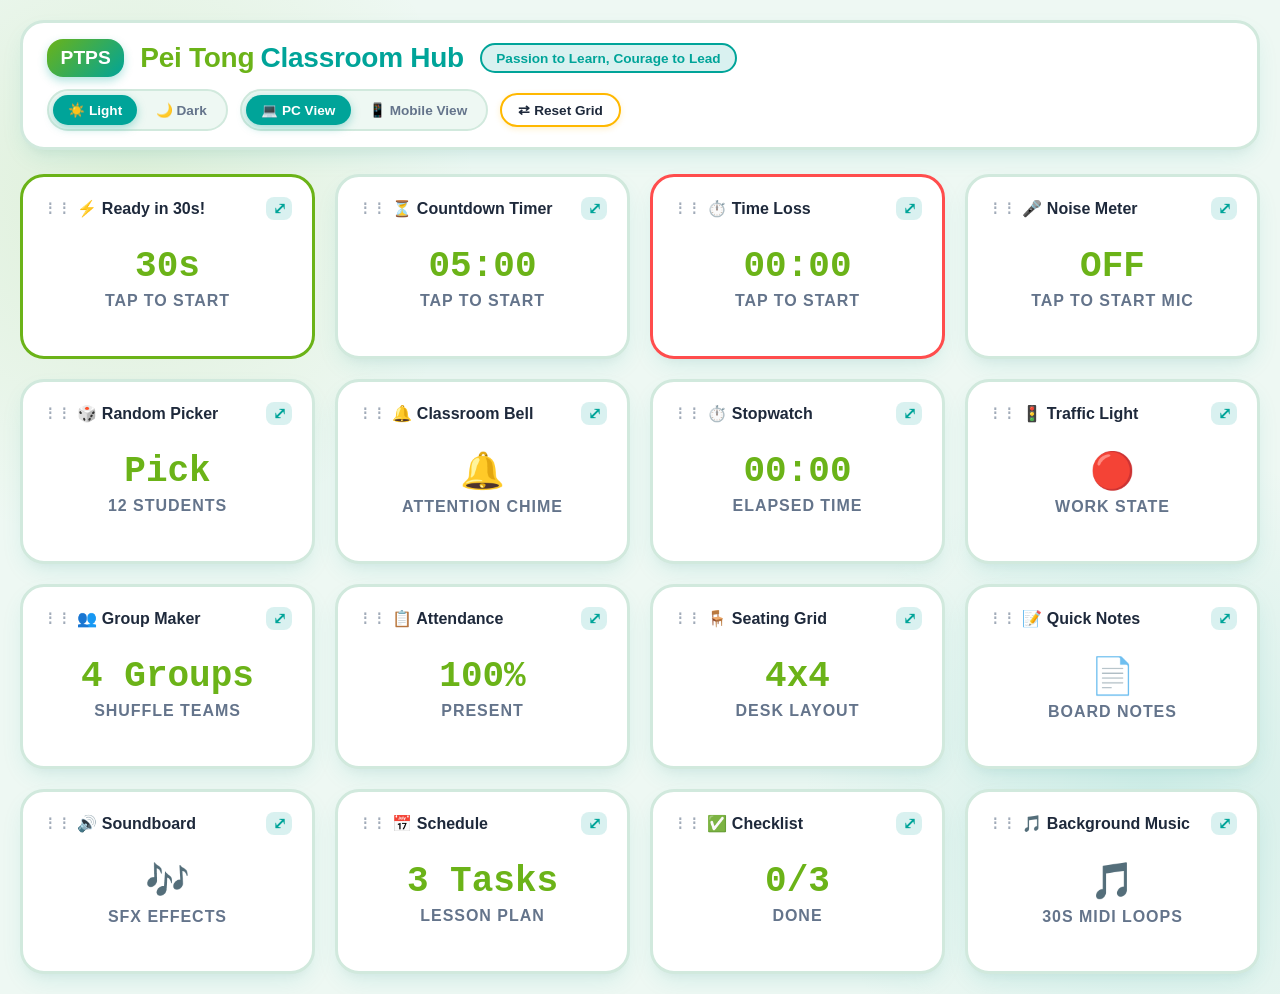
==== commit e4329525: "Add files via upload" ====
--- a/index.html
+++ b/index.html
@@ -3,19 +3,41 @@
 <head>
   <meta charset="UTF-8" />
   <meta name="viewport" content="width=device-width, initial-scale=1.0" />
-  <title>PTPS Classroom Hub</title>
+  <title>Pei Tong Primary School - Classroom Hub</title>
   <style>
     :root {
-      --ptps-lime: #78BE20;
+      /* Pei Tong Primary Corporate Colors & Palette */
+      --ptps-lime: #6BB318;
+      --ptps-lime-dark: #528B11;
       --ptps-turquoise: #00A499;
-      --ptps-gray: #888B8D;
-      --ptps-bg-dark: #0d1416;
-      --ptps-card-bg: #172124;
-      --ptps-card-border: #28363a;
-      --ptps-text-light: #f8fafc;
-      --ptps-yellow: #f59e0b;
-      --ptps-red: #ef4444;
-      --ptps-blue: #3b82f6;
+      --ptps-turquoise-dark: #007D75;
+      --ptps-yellow: #FFB800;
+      --ptps-orange: #FF7A00;
+      --ptps-red: #FF4D4D;
+      --ptps-blue: #3B82F6;
+      --ptps-purple: #8B5CF6;
+      
+      /* Light Mode Palette */
+      --ptps-bg-canvas: #EEF8F3;
+      --ptps-card-bg: #FFFFFF;
+      --ptps-card-border: #D1E9DD;
+      --ptps-text-dark: #1E293B;
+      --ptps-text-muted: #64748B;
+      --ptps-shadow: 0 10px 25px -5px rgba(0, 164, 153, 0.12), 0 8px 10px -6px rgba(0, 0, 0, 0.04);
+      --ptps-shadow-hover: 0 18px 30px -5px rgba(107, 179, 24, 0.22), 0 10px 12px -5px rgba(0, 0, 0, 0.08);
+      --ptps-glow: transparent;
+    }
+
+    /* Vibrant Dark Mode Palette */
+    body.dark-mode {
+      --ptps-bg-canvas: #0F172A;
+      --ptps-card-bg: #1E293B;
+      --ptps-card-border: #334155;
+      --ptps-text-dark: #F8FAFC;
+      --ptps-text-muted: #94A3B8;
+      --ptps-shadow: 0 10px 25px -5px rgba(0, 164, 153, 0.25), 0 8px 10px -6px rgba(0, 0, 0, 0.3);
+      --ptps-shadow-hover: 0 18px 30px -5px rgba(107, 179, 24, 0.4), 0 10px 12px -5px rgba(0, 0, 0, 0.5);
+      --ptps-glow: 0 0 15px rgba(107, 179, 24, 0.35);
     }
 
     * {
@@ -25,29 +47,43 @@
     }
 
     body {
-      font-family: -apple-system, BlinkMacSystemFont, "Segoe UI", Roboto, Helvetica, Arial, sans-serif;
-      background-color: var(--ptps-bg-dark);
-      color: var(--ptps-text-light);
+      font-family: 'Comic Sans MS', 'Fredoka', -apple-system, BlinkMacSystemFont, "Segoe UI", Roboto, sans-serif;
+      background-color: var(--ptps-bg-canvas);
+      background-image: 
+        radial-gradient(circle at 10% 20%, rgba(107, 179, 24, 0.12) 0%, transparent 25%),
+        radial-gradient(circle at 90% 80%, rgba(0, 164, 153, 0.12) 0%, transparent 25%);
+      color: var(--ptps-text-dark);
       min-height: 100vh;
       padding: 1.25rem;
-      transition: background-color 0.3s ease, padding 0.2s ease;
+      transition: background-color 0.3s ease, color 0.3s ease, padding 0.2s ease;
+    }
+
+    /* Glowing Accents in Dark Mode */
+    body.dark-mode .display-main {
+      text-shadow: 0 0 10px rgba(107, 179, 24, 0.4);
+    }
+    body.dark-mode .school-logo-badge {
+      box-shadow: 0 0 15px rgba(0, 164, 153, 0.6);
+    }
+    body.dark-mode .big-display {
+      text-shadow: 0 0 20px rgba(107, 179, 24, 0.5);
     }
 
     /* Ambient Alert Animations */
     body.time-loss-active {
-      animation: room-alert-red 2s infinite ease-in-out;
+      animation: room-alert-red 1.5s infinite ease-in-out;
     }
     body.noise-alert-active {
       animation: room-alert-orange 0.8s infinite ease-in-out;
     }
 
     @keyframes room-alert-red {
-      0%, 100% { background-color: #1a0f16; }
-      50% { background-color: #3b0d18; }
+      0%, 100% { background-color: #FEE2E2; }
+      50% { background-color: #FECACA; }
     }
     @keyframes room-alert-orange {
-      0%, 100% { background-color: #1c130b; }
-      50% { background-color: #451a03; }
+      0%, 100% { background-color: #FEF3C7; }
+      50% { background-color: #FDE68A; }
     }
 
     /* Header Navigation */
@@ -57,10 +93,14 @@
       display: flex;
       justify-content: space-between;
       align-items: center;
-      border-bottom: 2px solid var(--ptps-card-border);
-      padding-bottom: 1rem;
+      background: var(--ptps-card-bg);
+      padding: 1rem 1.5rem;
+      border-radius: 1.5rem;
+      border: 3px solid var(--ptps-card-border);
+      box-shadow: var(--ptps-shadow);
       flex-wrap: wrap;
       gap: 0.75rem;
+      transition: background-color 0.3s, border-color 0.3s;
     }
 
     .header-title-group {
@@ -69,14 +109,27 @@
       gap: 1rem;
     }
 
+    .school-logo-badge {
+      background: linear-gradient(135deg, var(--ptps-lime), var(--ptps-turquoise));
+      color: #FFFFFF;
+      font-weight: 900;
+      font-size: 1.2rem;
+      padding: 0.5rem 0.85rem;
+      border-radius: 1rem;
+      box-shadow: 0 4px 10px rgba(0, 164, 153, 0.3);
+      display: flex;
+      align-items: center;
+      justify-content: center;
+    }
+
     h1 {
       font-size: 1.75rem;
-      font-weight: 800;
-      letter-spacing: -0.02em;
+      font-weight: 900;
       color: var(--ptps-lime);
       display: flex;
       align-items: center;
-      gap: 0.5rem;
+      gap: 0.4rem;
+      letter-spacing: -0.01em;
     }
 
     h1 span {
@@ -84,13 +137,13 @@
     }
 
     .badge {
-      background: var(--ptps-card-bg);
-      border: 1px solid var(--ptps-turquoise);
-      padding: 0.4rem 0.9rem;
+      background: rgba(0, 164, 153, 0.15);
+      border: 2px solid var(--ptps-turquoise);
+      padding: 0.35rem 0.9rem;
       border-radius: 2rem;
-      font-size: 0.825rem;
-      color: var(--ptps-text-light);
-      font-weight: 500;
+      font-size: 0.85rem;
+      color: var(--ptps-turquoise);
+      font-weight: 800;
     }
 
     .header-controls {
@@ -100,11 +153,11 @@
       flex-wrap: wrap;
     }
 
-    /* View Switcher Toggle */
-    .view-mode-selector {
+    /* View & Theme Selector Toggles */
+    .view-mode-selector, .theme-mode-selector {
       display: flex;
-      background: var(--ptps-card-bg);
-      border: 1px solid var(--ptps-card-border);
+      background: var(--ptps-bg-canvas);
+      border: 2px solid var(--ptps-card-border);
       border-radius: 2rem;
       padding: 0.25rem;
       gap: 0.2rem;
@@ -113,11 +166,11 @@
     .view-btn {
       background: transparent;
       border: none;
-      color: var(--ptps-gray);
-      padding: 0.4rem 0.85rem;
+      color: var(--ptps-text-muted);
+      padding: 0.45rem 0.95rem;
       border-radius: 1.5rem;
-      font-size: 0.825rem;
-      font-weight: 700;
+      font-size: 0.85rem;
+      font-weight: 800;
       cursor: pointer;
       transition: all 0.2s ease;
     }
@@ -125,24 +178,25 @@
     .view-btn.active {
       background: var(--ptps-turquoise);
       color: #ffffff;
-      box-shadow: 0 2px 8px rgba(0, 164, 153, 0.4);
+      box-shadow: 0 3px 10px rgba(0, 164, 153, 0.35);
     }
 
     .btn-reset-layout {
       background: var(--ptps-card-bg);
-      border: 1px solid var(--ptps-card-border);
-      color: var(--ptps-gray);
-      padding: 0.45rem 0.9rem;
+      border: 2px solid var(--ptps-yellow);
+      color: var(--ptps-text-dark);
+      padding: 0.45rem 1rem;
       border-radius: 2rem;
-      font-size: 0.825rem;
-      font-weight: 600;
+      font-size: 0.85rem;
+      font-weight: 800;
       cursor: pointer;
       transition: all 0.2s ease;
+      box-shadow: 0 2px 6px rgba(255, 184, 0, 0.2);
     }
     .btn-reset-layout:hover {
-      color: var(--ptps-text-light);
-      border-color: var(--ptps-turquoise);
-      background: rgba(0, 164, 153, 0.1);
+      background: var(--ptps-yellow);
+      color: #FFFFFF;
+      transform: translateY(-2px);
     }
 
     /* Dashboard Grid Base */
@@ -159,7 +213,7 @@
     }
 
     body.view-pc .tile {
-      min-height: 180px;
+      min-height: 185px;
       padding: 1.25rem;
       cursor: grab;
     }
@@ -197,7 +251,7 @@
     body.view-mobile .tile {
       min-height: 140px;
       padding: 0.85rem;
-      border-radius: 0.85rem;
+      border-radius: 1.1rem;
     }
 
     body.view-mobile .tile-title {
@@ -209,11 +263,11 @@
     }
 
     body.view-mobile .tile-subtext {
-      font-size: 0.65rem;
+      font-size: 0.68rem;
     }
 
     body.view-mobile .tile-expand-icon {
-      font-size: 0.65rem;
+      font-size: 0.7rem;
       padding: 0.2rem 0.35rem;
     }
 
@@ -240,14 +294,15 @@
     /* Tile Component */
     .tile {
       background: var(--ptps-card-bg);
-      border: 1px solid var(--ptps-card-border);
-      border-radius: 1rem;
+      border: 3px solid var(--ptps-card-border);
+      border-radius: 1.5rem;
       display: flex;
       flex-direction: column;
       justify-content: space-between;
       user-select: none;
-      transition: transform 0.15s ease, border-color 0.2s ease, box-shadow 0.2s ease, opacity 0.2s ease;
+      transition: transform 0.2s cubic-bezier(0.34, 1.56, 0.64, 1), border-color 0.2s ease, box-shadow 0.2s ease, background-color 0.3s ease;
       position: relative;
+      box-shadow: var(--ptps-shadow);
     }
 
     .tile:active {
@@ -255,9 +310,9 @@
     }
 
     .tile:hover {
-      transform: translateY(-3px);
-      border-color: var(--ptps-turquoise);
-      box-shadow: 0 10px 20px -5px rgba(0, 164, 153, 0.3);
+      transform: translateY(-6px) scale(1.02);
+      border-color: var(--ptps-lime);
+      box-shadow: var(--ptps-shadow-hover);
     }
 
     .tile.grid-dragging {
@@ -266,9 +321,9 @@
     }
 
     .tile.grid-drag-over {
-      border-color: var(--ptps-lime);
-      background: rgba(120, 190, 32, 0.12);
-      transform: scale(1.03);
+      border-color: var(--ptps-turquoise);
+      background: rgba(0, 164, 153, 0.15);
+      transform: scale(1.04);
     }
 
     .tile-header {
@@ -279,24 +334,25 @@
     }
 
     .tile-title {
-      font-weight: 600;
+      font-weight: 800;
       display: flex;
       align-items: center;
       gap: 0.4rem;
-      color: var(--ptps-text-light);
+      color: var(--ptps-text-dark);
     }
 
     .drag-handle-icon {
       font-size: 0.9rem;
-      color: var(--ptps-gray);
+      color: var(--ptps-text-muted);
       opacity: 0.6;
     }
 
     .tile-expand-icon {
-      color: var(--ptps-gray);
-      background: var(--ptps-bg-dark);
-      border-radius: 0.4rem;
-      border: 1px solid var(--ptps-card-border);
+      color: var(--ptps-turquoise);
+      background: rgba(0, 164, 153, 0.15);
+      border-radius: 0.5rem;
+      padding: 0.1rem 0.4rem;
+      font-weight: 900;
     }
 
     .tile-body {
@@ -310,32 +366,81 @@
     }
 
     .display-main {
-      font-weight: 800;
+      font-weight: 900;
       font-family: ui-monospace, SFMono-Regular, Menlo, Monaco, Consolas, monospace;
       color: var(--ptps-lime);
     }
 
     .tile-subtext {
       text-transform: uppercase;
-      letter-spacing: 0.08em;
-      color: var(--ptps-gray);
+      letter-spacing: 0.06em;
+      color: var(--ptps-text-muted);
       margin-top: 0.3rem;
-      font-weight: 600;
+      font-weight: 800;
+    }
+
+    /* Ready in 30 Tile Specific */
+    .tile-ready-30 {
+      border: 3px solid var(--ptps-lime);
+      box-shadow: var(--ptps-glow);
     }
 
     /* Time Loss Tile Specific */
     .tile-time-loss {
-      background: linear-gradient(145deg, var(--ptps-card-bg), var(--ptps-bg-dark));
-      border: 2px solid #ef4444;
-    }
-
-    /* Ready in 30 Tile Specific */
-    .tile-ready-30 {
-      background: linear-gradient(145deg, rgba(120, 190, 32, 0.15), var(--ptps-card-bg));
-      border: 2px solid var(--ptps-lime);
-    }
-
-    /* Ready in 30 Module Custom Visual Styling */
+      border: 3px solid var(--ptps-red);
+    }
+
+    /* Module Visual Ring Styling */
+    .ring-timer-container {
+      display: flex;
+      flex-direction: column;
+      align-items: center;
+      width: 100%;
+      max-width: 600px;
+    }
+
+    .ring-clock-wrapper {
+      position: relative;
+      width: 240px;
+      height: 240px;
+      display: flex;
+      align-items: center;
+      justify-content: center;
+      margin: 1rem 0;
+    }
+
+    .ring-svg {
+      position: absolute;
+      width: 100%;
+      height: 100%;
+      transform: rotate(-90deg);
+    }
+
+    .ring-circle-bg {
+      fill: none;
+      stroke: var(--ptps-card-border);
+      stroke-width: 14;
+    }
+
+    .ring-circle-progress {
+      fill: none;
+      stroke: var(--ptps-lime);
+      stroke-width: 14;
+      stroke-linecap: round;
+      stroke-dasharray: 628;
+      stroke-dashoffset: 0;
+      transition: stroke-dashoffset 0.8s linear, stroke 0.3s ease;
+    }
+
+    .ring-time-text {
+      font-size: 3.5rem;
+      font-weight: 900;
+      font-family: ui-monospace, SFMono-Regular, Menlo, Monaco, Consolas, monospace;
+      color: var(--ptps-lime);
+      z-index: 2;
+    }
+
+    /* Ready in 30 Module Styling */
     .ready30-container {
       display: flex;
       flex-direction: column;
@@ -345,7 +450,7 @@
     }
 
     .ready30-badge-header {
-      background: linear-gradient(90deg, #1e3a8a, #0284c7);
+      background: linear-gradient(90deg, var(--ptps-lime), var(--ptps-turquoise));
       color: #fff;
       font-size: 1.5rem;
       font-weight: 900;
@@ -354,55 +459,13 @@
       border-radius: 2rem;
       letter-spacing: 0.05em;
       margin-bottom: 1.25rem;
-      box-shadow: 0 4px 15px rgba(2, 132, 199, 0.4);
+      box-shadow: 0 4px 15px rgba(0, 164, 153, 0.35);
       text-align: center;
     }
 
-    .ready30-clock-wrapper {
-      position: relative;
-      width: 210px;
-      height: 210px;
-      display: flex;
-      align-items: center;
-      justify-content: center;
-      margin: 0.5rem 0 1.25rem 0;
-    }
-
-    .ready30-svg-ring {
-      position: absolute;
-      width: 100%;
-      height: 100%;
-      transform: rotate(-90deg);
-    }
-
-    .ready30-svg-circle-bg {
-      fill: none;
-      stroke: var(--ptps-card-border);
-      stroke-width: 12;
-    }
-
-    .ready30-svg-circle-progress {
-      fill: none;
-      stroke: var(--ptps-lime);
-      stroke-width: 12;
-      stroke-linecap: round;
-      stroke-dasharray: 565;
-      stroke-dashoffset: 0;
-      transition: stroke-dashoffset 0.8s linear, stroke 0.3s ease;
-    }
-
-    .ready30-time-text {
-      font-size: 4.5rem;
-      font-weight: 900;
-      font-family: ui-monospace, SFMono-Regular, Menlo, Monaco, Consolas, monospace;
-      color: var(--ptps-lime);
-      z-index: 2;
-      text-shadow: 0 0 20px rgba(120, 190, 32, 0.4);
-    }
-
     .ready30-cheer-box {
-      background: linear-gradient(135deg, rgba(0, 164, 153, 0.2), rgba(120, 190, 32, 0.2));
-      border: 2px solid var(--ptps-turquoise);
+      background: var(--ptps-card-bg);
+      border: 3px solid var(--ptps-turquoise);
       border-radius: 1.25rem;
       padding: 1rem 1.5rem;
       width: 100%;
@@ -412,13 +475,13 @@
       justify-content: center;
       text-align: center;
       margin-bottom: 1.25rem;
-      box-shadow: 0 4px 12px rgba(0,0,0,0.2);
+      box-shadow: var(--ptps-shadow);
     }
 
     .ready30-cheer-text {
       font-size: 1.45rem;
-      font-weight: 800;
-      color: #ffffff;
+      font-weight: 900;
+      color: var(--ptps-turquoise);
       animation: cheer-pop 0.4s ease-out;
     }
 
@@ -443,25 +506,25 @@
 
     .ready30-rule-card {
       background: var(--ptps-card-bg);
-      border: 2px solid var(--ptps-card-border);
-      border-radius: 0.85rem;
+      border: 3px solid var(--ptps-card-border);
+      border-radius: 1rem;
       padding: 0.85rem;
       text-align: center;
       display: flex;
       align-items: center;
       justify-content: center;
       gap: 0.5rem;
-      font-weight: 700;
+      font-weight: 800;
       font-size: 1.05rem;
-      color: var(--ptps-text-light);
+      color: var(--ptps-text-dark);
       transition: all 0.3s ease;
     }
 
     .ready30-rule-card.active-rule {
       border-color: var(--ptps-lime);
-      background: rgba(120, 190, 32, 0.2);
-      transform: scale(1.03);
-      box-shadow: 0 0 15px rgba(120, 190, 32, 0.3);
+      background: rgba(107, 179, 24, 0.15);
+      transform: scale(1.04);
+      box-shadow: 0 4px 15px rgba(107, 179, 24, 0.3);
     }
 
     .ready30-rule-card .diamond {
@@ -469,15 +532,15 @@
     }
 
     .ready30-banner-footer {
-      background: #dc2626;
-      color: #ffffff;
+      background: var(--ptps-yellow);
+      color: #1E293B;
       font-weight: 900;
-      font-size: 1.25rem;
+      font-size: 1.2rem;
       text-transform: uppercase;
       padding: 0.6rem 1.5rem;
       border-radius: 2rem;
       letter-spacing: 0.05em;
-      box-shadow: 0 4px 10px rgba(220, 38, 38, 0.3);
+      box-shadow: 0 4px 10px rgba(255, 184, 0, 0.3);
       text-align: center;
       margin-top: 0.5rem;
     }
@@ -486,14 +549,18 @@
     .fullscreen-overlay {
       position: fixed;
       inset: 0;
-      background: rgba(13, 20, 22, 0.96);
+      background: rgba(238, 248, 243, 0.97);
       backdrop-filter: blur(12px);
       z-index: 1000;
       display: none;
       flex-direction: column;
       padding: 2rem;
-      transition: background-color 0.2s ease;
+      transition: background-color 0.3s ease;
       overflow-y: auto;
+    }
+
+    body.dark-mode .fullscreen-overlay {
+      background: rgba(15, 23, 42, 0.97);
     }
 
     .fullscreen-overlay.active {
@@ -505,8 +572,8 @@
     }
 
     @keyframes loud-bg-blink {
-      0% { background: rgba(13, 20, 22, 0.96); }
-      100% { background: rgba(220, 38, 38, 0.92); }
+      0% { background: rgba(238, 248, 243, 0.97); }
+      100% { background: rgba(254, 202, 202, 0.95); }
     }
 
     .fullscreen-header {
@@ -516,31 +583,32 @@
       max-width: 1200px;
       width: 100%;
       margin: 0 auto 1.5rem auto;
-      border-bottom: 1px solid var(--ptps-card-border);
+      border-bottom: 3px solid var(--ptps-card-border);
       padding-bottom: 1rem;
     }
 
     .fullscreen-title {
-      font-size: 1.75rem;
-      font-weight: 700;
+      font-size: 1.85rem;
+      font-weight: 900;
       color: var(--ptps-lime);
     }
 
     .btn-close {
-      background: var(--ptps-card-border);
-      border: 1px solid var(--ptps-gray);
-      color: #fff;
+      background: var(--ptps-card-bg);
+      border: 3px solid var(--ptps-red);
+      color: var(--ptps-red);
       font-size: 0.95rem;
-      font-weight: 600;
+      font-weight: 800;
       padding: 0.6rem 1.4rem;
       border-radius: 2rem;
       cursor: pointer;
-      transition: background 0.2s, border-color 0.2s;
+      transition: all 0.2s ease;
     }
 
     .btn-close:hover {
-      background: #ef4444;
-      border-color: #ef4444;
+      background: var(--ptps-red);
+      color: #FFFFFF;
+      transform: scale(1.05);
     }
 
     .fullscreen-content {
@@ -556,7 +624,7 @@
 
     /* Widget Components */
     .big-display {
-      font-size: 7.5rem;
+      font-size: 6.5rem;
       font-weight: 900;
       font-family: ui-monospace, SFMono-Regular, Menlo, Monaco, Consolas, monospace;
       line-height: 1;
@@ -566,12 +634,11 @@
 
     .loud-alert-banner {
       display: none;
-      color: #ffffff;
+      color: var(--ptps-red);
       font-size: 2.75rem;
       font-weight: 900;
       text-transform: uppercase;
       letter-spacing: 0.05em;
-      text-shadow: 0 0 20px #000;
       margin-bottom: 1.5rem;
       animation: pulse-loud 0.3s infinite alternate;
       text-align: center;
@@ -586,33 +653,43 @@
       background: var(--ptps-turquoise);
       color: #fff;
       border: none;
-      font-weight: 700;
-      border-radius: 0.75rem;
+      font-weight: 800;
+      border-radius: 1rem;
       cursor: pointer;
       margin: 0.35rem;
-      transition: transform 0.1s, background 0.2s;
+      transition: transform 0.15s ease, background 0.2s ease, box-shadow 0.2s ease;
       display: inline-flex;
       align-items: center;
       justify-content: center;
+      box-shadow: 0 4px 10px rgba(0, 164, 153, 0.25);
     }
     .control-btn:hover {
-      transform: scale(1.02);
-      background: #00837a;
-    }
-    .control-btn.danger { background: #ef4444; }
-    .control-btn.danger:hover { background: #dc2626; }
-    .control-btn.secondary { background: var(--ptps-gray); }
-    .control-btn.secondary:hover { background: #6f7274; }
+      transform: translateY(-2px) scale(1.03);
+      background: var(--ptps-turquoise-dark);
+    }
+    .control-btn.danger { 
+      background: var(--ptps-red); 
+      box-shadow: 0 4px 10px rgba(255, 77, 77, 0.25);
+    }
+    .control-btn.danger:hover { background: #E63939; }
+    .control-btn.secondary { 
+      background: var(--ptps-card-bg); 
+      color: var(--ptps-text-dark);
+      border: 2px solid var(--ptps-card-border);
+      box-shadow: none;
+    }
+    .control-btn.secondary:hover { background: var(--ptps-bg-canvas); }
     .control-btn.preset {
       background: var(--ptps-card-bg);
-      border: 1px solid var(--ptps-card-border);
-      color: var(--ptps-text-light);
+      border: 2px solid var(--ptps-card-border);
+      color: var(--ptps-text-dark);
       font-size: 0.95rem;
       padding: 0.55rem 1.1rem;
+      box-shadow: 0 2px 6px rgba(0, 0, 0, 0.04);
     }
     .control-btn.preset:hover {
       background: var(--ptps-lime);
-      color: var(--ptps-bg-dark);
+      color: #FFFFFF;
       border-color: var(--ptps-lime);
       font-weight: 800;
     }
@@ -621,9 +698,10 @@
     .meter-container {
       width: 100%;
       max-width: 650px;
-      height: 28px;
-      background: var(--ptps-card-border);
-      border-radius: 14px;
+      height: 32px;
+      background: var(--ptps-card-bg);
+      border: 3px solid var(--ptps-card-border);
+      border-radius: 16px;
       overflow: hidden;
       margin: 1.5rem 0;
       position: relative;
@@ -639,19 +717,20 @@
       top: 0;
       bottom: 0;
       width: 4px;
-      background: #ffffff;
-      box-shadow: 0 0 8px #fff;
+      background: var(--ptps-red);
+      box-shadow: 0 0 8px var(--ptps-red);
       z-index: 2;
     }
 
     /* Traffic Light */
     .traffic-light-box {
-      background: var(--ptps-card-bg);
+      background: #0F172A;
       padding: 1.5rem;
-      border-radius: 2rem;
+      border-radius: 2.5rem;
       display: flex;
       gap: 1.5rem;
-      border: 2px solid var(--ptps-card-border);
+      border: 4px solid #334155;
+      box-shadow: 0 10px 25px rgba(0,0,0,0.3);
     }
     .light-bulb {
       width: 80px;
@@ -661,8 +740,8 @@
       cursor: pointer;
       transition: opacity 0.2s, transform 0.2s;
     }
-    .light-bulb.red { background: #ef4444; box-shadow: 0 0 30px #ef4444; }
-    .light-bulb.yellow { background: #eab308; box-shadow: 0 0 30px #eab308; }
+    .light-bulb.red { background: var(--ptps-red); box-shadow: 0 0 30px var(--ptps-red); }
+    .light-bulb.yellow { background: var(--ptps-yellow); box-shadow: 0 0 30px var(--ptps-yellow); }
     .light-bulb.green { background: var(--ptps-lime); box-shadow: 0 0 30px var(--ptps-lime); }
     .light-bulb.active { opacity: 1; transform: scale(1.1); }
 
@@ -671,17 +750,18 @@
       width: 100%;
       max-width: 650px;
       background: var(--ptps-card-bg);
-      border-radius: 1rem;
+      border-radius: 1.25rem;
       padding: 1rem;
-      border: 1px solid var(--ptps-card-border);
+      border: 3px solid var(--ptps-card-border);
       max-height: 380px;
       overflow-y: auto;
+      box-shadow: var(--ptps-shadow);
     }
     .list-item {
       display: flex;
       justify-content: space-between;
       padding: 0.75rem 1rem;
-      border-bottom: 1px solid var(--ptps-card-border);
+      border-bottom: 2px dashed var(--ptps-card-border);
       align-items: center;
       gap: 0.5rem;
       transition: background 0.2s;
@@ -694,8 +774,8 @@
       cursor: grabbing;
     }
     .list-item.drag-over-item {
-      border-top: 2px solid var(--ptps-lime);
-      background: rgba(120, 190, 32, 0.1);
+      border-top: 3px solid var(--ptps-lime);
+      background: rgba(107, 179, 24, 0.15);
     }
 
     /* Group Maker Interactive Drag & Drop Containers */
@@ -711,23 +791,24 @@
     }
     .group-card {
       background: var(--ptps-card-bg);
-      border: 2px dashed var(--ptps-card-border);
-      border-radius: 0.85rem;
+      border: 3px dashed var(--ptps-card-border);
+      border-radius: 1.25rem;
       padding: 1rem;
       min-height: 140px;
       transition: border-color 0.2s, background 0.2s;
+      box-shadow: var(--ptps-shadow);
     }
     .group-card.group-drag-over {
       border-color: var(--ptps-lime);
-      background: rgba(120, 190, 32, 0.1);
+      background: rgba(107, 179, 24, 0.15);
     }
     .group-card-header {
-      font-weight: 700;
+      font-weight: 800;
       color: var(--ptps-lime);
       margin-bottom: 0.75rem;
       display: flex;
       justify-content: space-between;
-      border-bottom: 1px solid var(--ptps-card-border);
+      border-bottom: 2px solid var(--ptps-card-border);
       padding-bottom: 0.4rem;
     }
     .group-member-list {
@@ -736,13 +817,13 @@
       gap: 0.4rem;
     }
     .student-chip {
-      background: var(--ptps-bg-dark);
-      border: 1px solid var(--ptps-turquoise);
-      color: var(--ptps-text-light);
+      background: var(--ptps-bg-canvas);
+      border: 2px solid var(--ptps-turquoise);
+      color: var(--ptps-turquoise);
       padding: 0.35rem 0.75rem;
       border-radius: 1rem;
       font-size: 0.85rem;
-      font-weight: 600;
+      font-weight: 800;
       cursor: grab;
       user-select: none;
       transition: transform 0.15s, background 0.2s;
@@ -759,7 +840,7 @@
     .desk-tile {
       background: var(--ptps-card-bg);
       padding: 0.85rem 0.6rem;
-      border-radius: 0.75rem;
+      border-radius: 1rem;
       text-align: center;
       border: 2px dashed var(--ptps-card-border);
       font-size: 0.85rem;
@@ -771,11 +852,12 @@
       justify-content: center;
       align-items: center;
       min-height: 80px;
+      box-shadow: var(--ptps-shadow);
     }
     .desk-tile:active { cursor: grabbing; }
     .desk-tile:hover {
       border-color: var(--ptps-turquoise);
-      transform: translateY(-2px);
+      transform: translateY(-3px);
     }
     .desk-tile.dragging {
       opacity: 0.4;
@@ -783,7 +865,7 @@
     }
     .desk-tile.drag-over {
       border-color: var(--ptps-lime);
-      background: rgba(120, 190, 32, 0.15);
+      background: rgba(107, 179, 24, 0.15);
       transform: scale(1.05);
     }
 
@@ -797,12 +879,13 @@
     }
     .music-card {
       background: var(--ptps-card-bg);
-      border: 1px solid var(--ptps-card-border);
+      border: 3px solid var(--ptps-card-border);
       padding: 1.25rem;
-      border-radius: 0.85rem;
+      border-radius: 1.25rem;
+      box-shadow: var(--ptps-shadow);
     }
     .music-card-title {
-      font-weight: 700;
+      font-weight: 800;
       color: var(--ptps-turquoise);
       margin-bottom: 0.75rem;
       font-size: 1.2rem;
@@ -813,12 +896,13 @@
 
     /* Form Controls */
     input[type="text"], input[type="number"], textarea, select {
-      background: var(--ptps-bg-dark);
-      border: 1px solid var(--ptps-card-border);
-      color: #fff;
+      background: var(--ptps-card-bg);
+      border: 2px solid var(--ptps-card-border);
+      color: var(--ptps-text-dark);
       padding: 0.65rem 0.9rem;
-      border-radius: 0.5rem;
+      border-radius: 0.75rem;
       font-size: 1rem;
+      font-family: inherit;
     }
 
     input[type="range"] {
@@ -832,10 +916,17 @@
 
   <header>
     <div class="header-title-group">
-      <h1>PTPS <span>Classroom Hub</span></h1>
-      <div class="badge">Pei Tong Primary School</div>
+      <div class="school-logo-badge">PTPS</div>
+      <h1>Pei Tong <span>Classroom Hub</span></h1>
+      <div class="badge">Passion to Learn, Courage to Lead</div>
     </div>
     <div class="header-controls">
+      <!-- LIGHT / DARK MODE SELECTOR -->
+      <div class="theme-mode-selector">
+        <button id="btnThemeLight" class="view-btn active" onclick="setThemeMode('light')">☀️ Light</button>
+        <button id="btnThemeDark" class="view-btn" onclick="setThemeMode('dark')">🌙 Dark</button>
+      </div>
+      <!-- DEVICE VIEW SELECTOR -->
       <div class="view-mode-selector">
         <button id="btnViewPc" class="view-btn active" onclick="setDeviceView('pc')">💻 PC View</button>
         <button id="btnViewMobile" class="view-btn" onclick="setDeviceView('mobile')">📱 Mobile View</button>
@@ -893,6 +984,40 @@
       resetSeatingArrangement();
       updateTileDisplay('picker');
       updateTileDisplay('attendance');
+    }
+
+    // --- LIGHT / DARK THEME MANAGER ---
+    let currentThemeMode = 'light';
+
+    function loadSavedThemeMode() {
+      const saved = localStorage.getItem('ptps_hub_theme');
+      if (saved === 'dark' || saved === 'light') {
+        currentThemeMode = saved;
+      } else {
+        currentThemeMode = window.matchMedia && window.matchMedia('(prefers-color-scheme: dark)').matches ? 'dark' : 'light';
+      }
+      applyThemeMode();
+    }
+
+    function setThemeMode(mode) {
+      currentThemeMode = mode;
+      localStorage.setItem('ptps_hub_theme', mode);
+      applyThemeMode();
+    }
+
+    function applyThemeMode() {
+      if (currentThemeMode === 'dark') {
+        document.body.classList.add('dark-mode');
+      } else {
+        document.body.classList.remove('dark-mode');
+      }
+
+      const btnLight = document.getElementById('btnThemeLight');
+      const btnDark = document.getElementById('btnThemeDark');
+      if (btnLight && btnDark) {
+        btnLight.classList.toggle('active', currentThemeMode === 'light');
+        btnDark.classList.toggle('active', currentThemeMode === 'dark');
+      }
     }
 
     // --- AUDIO SYNTHESIZER FOR SFX & VOICE ---
@@ -952,6 +1077,7 @@
         gain.gain.exponentialRampToValueAtTime(0.01, now + 0.5);
         osc.start(now); osc.stop(now + 0.5);
       } else if (type === 'loudAlert') {
+        // High Pitch (17.4 kHz - >16000Hz embedded)
         const highOsc = audioCtx.createOscillator();
         const highGain = audioCtx.createGain();
         highOsc.type = 'sine';
@@ -963,6 +1089,7 @@
         highOsc.start(now);
         highOsc.stop(now + 0.5);
 
+        // Adult Frequency Backup
         const adultOsc = audioCtx.createOscillator();
         const adultGain = audioCtx.createGain();
         adultOsc.type = 'triangle';
@@ -1136,6 +1263,7 @@
 
     // Countdown Timer State
     let timerSeconds = 300;
+    let timerTotalSeconds = 300;
     let timerRunning = false;
     let timerInterval = null;
 
@@ -1176,7 +1304,7 @@
 
     // --- MAIN DASHBOARD DRAG & DROP TILE ORDER ---
     const defaultTileOrder = [
-      'ready30', 'timeLoss', 'noiseMeter', 'picker', 'bell', 'timer',
+      'ready30', 'timer', 'timeLoss', 'noiseMeter', 'picker', 'bell',
       'stopwatch', 'traffic', 'groups', 'attendance', 'seating',
       'notes', 'soundboard', 'schedule', 'checklist', 'bgMusic'
     ];
@@ -1215,6 +1343,11 @@
         extraClass: "tile-ready-30",
         getDisplay: () => ready30Running ? `${ready30Secs}s` : "30s",
         getSubtext: () => ready30Running ? "COUNTING DOWN..." : "TAP TO START"
+      },
+      timer: {
+        title: "⏳ Countdown Timer",
+        getDisplay: () => formatTime(timerSeconds * 1000),
+        getSubtext: () => timerRunning ? "COUNTING DOWN..." : "TAP TO START"
       },
       timeLoss: {
         title: "⏱️ Time Loss",
@@ -1236,11 +1369,6 @@
         title: "🔔 Classroom Bell",
         getDisplay: () => "🔔",
         getSubtext: () => "ATTENTION CHIME"
-      },
-      timer: {
-        title: "⏳ Countdown Timer",
-        getDisplay: () => formatTime(timerSeconds * 1000),
-        getSubtext: () => "COUNTDOWN"
       },
       stopwatch: {
         title: "⏱️ Stopwatch",
@@ -1404,11 +1532,15 @@
         titleElem.textContent = '⚡ GET READY FOR LESSON!';
         renderReady30Tool(contentElem);
       }
+      else if (toolId === 'timer') {
+        titleElem.textContent = '⏳ Countdown Timer';
+        renderTimerTool(contentElem);
+      }
       else if (toolId === 'timeLoss') {
         titleElem.textContent = '⏱️ Classroom Time Loss Tool';
         contentElem.innerHTML = `
           <div class="big-display" id="timeLossBigDisplay">${formatTime(timeLossTotalMs)}</div>
-          <p style="margin: 1.5rem 0; font-size: 1.25rem; color: var(--ptps-gray);" id="timeLossStatusText">
+          <p style="margin: 1.5rem 0; font-size: 1.25rem; color: var(--ptps-text-muted);" id="timeLossStatusText">
             ${timeLossRunning ? 'COUNTING WASTED TIME...' : 'TIMER PAUSED'}
           </p>
           <div style="display: flex; gap: 0.5rem; flex-wrap: wrap; justify-content: center; width:100%; max-width:400px;">
@@ -1428,7 +1560,7 @@
             <div class="meter-fill" id="noiseMeterFill"></div>
             <div class="sensitivity-line" id="sensitivityLine" style="left: ${noiseThreshold}%;"></div>
           </div>
-          <p style="margin-bottom: 1rem; color: var(--ptps-gray);">Sensitivity Limit: <span id="threshVal">${noiseThreshold}</span>%</p>
+          <p style="margin-bottom: 1rem; color: var(--ptps-text-muted); font-weight: 700;">Sensitivity Limit: <span id="threshVal">${noiseThreshold}</span>%</p>
           <input type="range" min="10" max="95" value="${noiseThreshold}" oninput="updateSensitivity(this.value)" />
           <div style="margin-top: 2rem; width:100%; max-width:300px;">
             <button class="control-btn" onclick="toggleNoiseMic()">${isNoiseActive ? 'Stop Mic' : 'Start Mic'}</button>
@@ -1445,9 +1577,9 @@
             <button class="control-btn secondary" onclick="openEditRosterModal()">Edit Roster List</button>
           </div>
 
-          <div id="rosterEditorBox" style="display:none; margin-top:1.5rem; width:100%; max-width:600px; background:var(--ptps-card-bg); padding:1.25rem; border-radius:1rem; border:1px solid var(--ptps-card-border);">
-            <p style="font-size:0.85rem; color:var(--ptps-gray); margin-bottom:0.5rem;">
-              Paste or type student names below. Names can be separated by <strong>spaces</strong>, <strong>commas</strong>, or <strong>line breaks</strong>:
+          <div id="rosterEditorBox" style="display:none; margin-top:1.5rem; width:100%; max-width:600px; background:var(--ptps-card-bg); padding:1.25rem; border-radius:1.25rem; border:3px solid var(--ptps-card-border); box-shadow:var(--ptps-shadow);">
+            <p style="font-size:0.85rem; color:var(--ptps-text-muted); margin-bottom:0.5rem; font-weight:700;">
+              Paste or type student names below (separated by spaces, commas, or line breaks):
             </p>
             <textarea id="rosterTextInput" style="width:100%; height:120px; font-size:0.95rem; font-family:monospace; margin-bottom:0.75rem;">${roster.join('\n')}</textarea>
             <div style="display:flex; justify-content:space-between; flex-wrap:wrap; gap:0.5rem;">
@@ -1464,19 +1596,93 @@
         titleElem.textContent = '🔔 Attention Bell';
         contentElem.innerHTML = `
           <div class="big-display" style="cursor:pointer;" onclick="playSound('bell')">🔔</div>
-          <p style="margin-top: 2rem; color: var(--ptps-gray);">Tap bell to chime</p>
+          <p style="margin-top: 2rem; color: var(--ptps-text-muted); font-weight: 800;">Tap bell to chime</p>
           <div style="margin-top: 1rem; width:100%; max-width:300px;">
             <button class="control-btn" onclick="playSound('bell')">Ring Bell</button>
           </div>
         `;
       }
-      else if (toolId === 'timer') {
-        titleElem.textContent = '⏳ Countdown Timer';
+      else if (toolId === 'stopwatch') {
+        titleElem.textContent = '⏱️ Stopwatch';
         contentElem.innerHTML = `
-          <div class="big-display" id="timerBigDisplay">${formatTime(timerSeconds * 1000)}</div>
+          <div class="big-display" id="stopwatchBigDisplay">${formatTime(stopwatchMs)}</div>
+          <div style="margin-top: 2rem; display: flex; gap: 0.5rem; flex-wrap: wrap; justify-content: center; width:100%; max-width:400px;">
+            <button class="control-btn" onclick="toggleStopwatch()">${stopwatchRunning ? 'Stop' : 'Start'}</button>
+            <button class="control-btn secondary" onclick="resetStopwatch()">Reset</button>
+          </div>
+        `;
+      }
+      else if (toolId === 'traffic') {
+        titleElem.textContent = '🚦 Traffic Light';
+        contentElem.innerHTML = `
+          <div class="traffic-light-box">
+            <div class="light-bulb red ${currentLight==='red'?'active':''}" onclick="setLight('red')"></div>
+            <div class="light-bulb yellow ${currentLight==='yellow'?'active':''}" onclick="setLight('yellow')"></div>
+            <div class="light-bulb green ${currentLight==='green'?'active':''}" onclick="setLight('green')"></div>
+          </div>
+          <p style="margin-top: 2rem; font-size: 1.35rem; font-weight: 800; text-transform: uppercase; color: var(--ptps-turquoise);" id="lightStatus">
+            ${currentLight === 'red' ? 'Silence / Stop' : currentLight === 'yellow' ? 'Whisper / Transition' : 'Group Work / Go'}
+          </p>
+        `;
+      }
+      else if (toolId === 'groups') {
+        titleElem.textContent = '👥 Group Generator';
+        renderGroupMakerTool(contentElem);
+      }
+      else if (toolId === 'attendance') {
+        titleElem.textContent = '📋 Student Attendance';
+        renderAttendanceTool(contentElem);
+      }
+      else if (toolId === 'seating') {
+        titleElem.textContent = '🪑 Seating Grid';
+        renderSeatingGrid(contentElem);
+      }
+      else if (toolId === 'notes') {
+        titleElem.textContent = '📝 Board Notes';
+        contentElem.innerHTML = `
+          <textarea style="height: 280px; max-width: 700px; font-size: 1.15rem; width:100%; border-radius: 1rem; padding: 1rem;" placeholder="Type lesson instructions or board notes..."></textarea>
+        `;
+      }
+      else if (toolId === 'soundboard') {
+        titleElem.textContent = '🔊 Class Soundboard';
+        contentElem.innerHTML = `
+          <div style="display: flex; gap: 0.5rem; flex-wrap: wrap; justify-content: center; width:100%; max-width:500px;">
+            <button class="control-btn" onclick="playSound('bell')">🔔 Bell</button>
+            <button class="control-btn" onclick="playSound('tada')">🎉 Ta-Da</button>
+            <button class="control-btn danger" onclick="playSound('buzzer')">🚨 Buzzer</button>
+          </div>
+        `;
+      }
+      else if (toolId === 'schedule') {
+        titleElem.textContent = '📅 Today\'s Schedule';
+        renderSchedule(contentElem);
+      }
+      else if (toolId === 'checklist') {
+        titleElem.textContent = '✅ Interactive Checklist';
+        renderChecklist(contentElem);
+      }
+      else if (toolId === 'bgMusic') {
+        titleElem.textContent = '🎵 30s MIDI Synthesizer Music';
+        renderBackgroundMusic(contentElem);
+      }
+    }
+
+    // --- COUNTDOWN TIMER MODULE WITH VISUAL RING/CIRCLE ---
+    function renderTimerTool(container) {
+      const strokeOffset = 628 - (628 * (timerSeconds / (timerTotalSeconds || 1)));
+
+      container.innerHTML = `
+        <div class="ring-timer-container">
+          <div class="ring-clock-wrapper">
+            <svg class="ring-svg" viewBox="0 0 220 220">
+              <circle class="ring-circle-bg" cx="110" cy="110" r="100" />
+              <circle class="ring-circle-progress" id="timerProgressCircle" cx="110" cy="110" r="100" style="stroke-dashoffset: ${strokeOffset};" />
+            </svg>
+            <div class="ring-time-text" id="timerBigDisplay">${formatTime(timerSeconds * 1000)}</div>
+          </div>
           
-          <div style="margin-top: 1.5rem; display: flex; gap: 0.5rem; justify-content: center; width:100%; max-width:400px;">
-            <button class="control-btn ${timerRunning ? 'danger' : ''}" onclick="toggleTimer()">${timerRunning ? 'Pause' : 'Start'}</button>
+          <div style="margin-top: 1rem; display: flex; gap: 0.5rem; justify-content: center; width:100%; max-width:400px;">
+            <button class="control-btn ${timerRunning ? 'danger' : ''}" style="flex:1;" onclick="toggleTimer()">${timerRunning ? 'Pause' : 'Start Timer'}</button>
             <button class="control-btn secondary" onclick="setTimerSecs(0)">Reset</button>
           </div>
 
@@ -1490,96 +1696,99 @@
             <button class="control-btn preset" onclick="setTimerSecs(900)">15m</button>
           </div>
 
-          <div style="margin-top: 1.25rem; display: flex; gap: 0.5rem; align-items: center; justify-content: center; background: var(--ptps-card-bg); padding: 0.75rem 1rem; border-radius: 1rem; border: 1px solid var(--ptps-card-border); flex-wrap: wrap;">
-            <span style="font-size: 0.9rem; color: var(--ptps-gray);">Custom:</span>
+          <div style="margin-top: 1.25rem; display: flex; gap: 0.5rem; align-items: center; justify-content: center; background: var(--ptps-card-bg); padding: 0.75rem 1.25rem; border-radius: 1.25rem; border: 3px solid var(--ptps-card-border); flex-wrap: wrap; box-shadow: var(--ptps-shadow);">
+            <span style="font-size: 0.9rem; font-weight: 800; color: var(--ptps-text-muted);">Custom:</span>
             <input type="number" id="customMin" placeholder="Min" min="0" max="180" style="width: 70px; text-align: center;" />
-            <span style="font-weight: bold; color: var(--ptps-gray);">:</span>
+            <span style="font-weight: bold; color: var(--ptps-text-muted);">:</span>
             <input type="number" id="customSec" placeholder="Sec" min="0" max="59" style="width: 70px; text-align: center;" />
             <button class="control-btn" style="font-size: 0.9rem; padding: 0.5rem 1rem; margin:0;" onclick="setCustomTimer()">Set</button>
           </div>
-        `;
-      }
-      else if (toolId === 'stopwatch') {
-        titleElem.textContent = '⏱️ Stopwatch';
-        contentElem.innerHTML = `
-          <div class="big-display" id="stopwatchBigDisplay">${formatTime(stopwatchMs)}</div>
-          <div style="margin-top: 2rem; display: flex; gap: 0.5rem; flex-wrap: wrap; justify-content: center; width:100%; max-width:400px;">
-            <button class="control-btn" onclick="toggleStopwatch()">${stopwatchRunning ? 'Stop' : 'Start'}</button>
-            <button class="control-btn secondary" onclick="resetStopwatch()">Reset</button>
-          </div>
-        `;
-      }
-      else if (toolId === 'traffic') {
-        titleElem.textContent = '🚦 Traffic Light';
-        contentElem.innerHTML = `
-          <div class="traffic-light-box">
-            <div class="light-bulb red ${currentLight==='red'?'active':''}" onclick="setLight('red')"></div>
-            <div class="light-bulb yellow ${currentLight==='yellow'?'active':''}" onclick="setLight('yellow')"></div>
-            <div class="light-bulb green ${currentLight==='green'?'active':''}" onclick="setLight('green')"></div>
-          </div>
-          <p style="margin-top: 2rem; font-size: 1.35rem; text-transform: uppercase;" id="lightStatus">
-            ${currentLight === 'red' ? 'Silence / Stop' : currentLight === 'yellow' ? 'Whisper / Transition' : 'Group Work / Go'}
-          </p>
-        `;
-      }
-      else if (toolId === 'groups') {
-        titleElem.textContent = '👥 Group Generator';
-        renderGroupMakerTool(contentElem);
-      }
-      else if (toolId === 'attendance') {
-        titleElem.textContent = '📋 Student Attendance';
-        renderAttendanceTool(contentElem);
-      }
-      else if (toolId === 'seating') {
-        titleElem.textContent = '🪑 Seating Grid';
-        renderSeatingGrid(contentElem);
-      }
-      else if (toolId === 'notes') {
-        titleElem.textContent = '📝 Board Notes';
-        contentElem.innerHTML = `
-          <textarea style="height: 280px; max-width: 700px; font-size: 1.15rem; width:100%; border-radius: 0.75rem;" placeholder="Type lesson instructions or board notes..."></textarea>
-        `;
-      }
-      else if (toolId === 'soundboard') {
-        titleElem.textContent = '🔊 Class Soundboard';
-        contentElem.innerHTML = `
-          <div style="display: flex; gap: 0.5rem; flex-wrap: wrap; justify-content: center; width:100%; max-width:500px;">
-            <button class="control-btn" onclick="playSound('bell')">🔔 Bell</button>
-            <button class="control-btn" onclick="playSound('tada')">🎉 Ta-Da</button>
-            <button class="control-btn danger" onclick="playSound('buzzer')">🚨 Buzzer</button>
-          </div>
-        `;
-      }
-      else if (toolId === 'schedule') {
-        titleElem.textContent = '📅 Today\'s Schedule';
-        renderSchedule(contentElem);
-      }
-      else if (toolId === 'checklist') {
-        titleElem.textContent = '✅ Interactive Checklist';
-        renderChecklist(contentElem);
-      }
-      else if (toolId === 'bgMusic') {
-        titleElem.textContent = '🎵 30s MIDI Synthesizer Music';
-        renderBackgroundMusic(contentElem);
+        </div>
+      `;
+    }
+
+    function toggleTimer() {
+      if (timerRunning) {
+        clearInterval(timerInterval);
+        timerRunning = false;
+        updateTileDisplay('timer');
+        if (activeToolId === 'timer') renderTimerTool(document.getElementById('overlayContent'));
+      } else {
+        if (timerSeconds <= 0) return;
+        timerRunning = true;
+        updateTimerUI();
+
+        timerInterval = setInterval(() => {
+          if (timerSeconds > 0) {
+            timerSeconds--;
+            updateTimerUI();
+          } else {
+            clearInterval(timerInterval);
+            timerRunning = false;
+            playSound('buzzer');
+            updateTimerUI();
+          }
+        }, 1000);
+      }
+    }
+
+    function setTimerSecs(s) {
+      if (timerRunning) {
+        clearInterval(timerInterval);
+        timerRunning = false;
+      }
+      timerSeconds = s;
+      timerTotalSeconds = s;
+      updateTimerUI();
+      if (activeToolId === 'timer') renderTimerTool(document.getElementById('overlayContent'));
+    }
+
+    function setCustomTimer() {
+      const minInput = document.getElementById('customMin');
+      const secInput = document.getElementById('customSec');
+      const m = parseInt(minInput ? minInput.value : 0) || 0;
+      const s = parseInt(secInput ? secInput.value : 0) || 0;
+      setTimerSecs((m * 60) + s);
+    }
+
+    function updateTimerUI() {
+      updateTileDisplay('timer');
+
+      if (activeToolId === 'timer') {
+        const timeDisplay = document.getElementById('timerBigDisplay');
+        const circle = document.getElementById('timerProgressCircle');
+
+        if (timeDisplay) timeDisplay.textContent = formatTime(timerSeconds * 1000);
+        if (circle) {
+          const strokeOffset = 628 - (628 * (timerSeconds / (timerTotalSeconds || 1)));
+          circle.style.strokeDashoffset = strokeOffset;
+          if (timerSeconds / timerTotalSeconds <= 0.1) {
+            circle.style.stroke = 'var(--ptps-red)';
+          } else if (timerSeconds / timerTotalSeconds <= 0.25) {
+            circle.style.stroke = 'var(--ptps-yellow)';
+          } else {
+            circle.style.stroke = 'var(--ptps-lime)';
+          }
+        }
       }
     }
 
     // --- READY IN 30 SECONDS MODULE LOGIC ---
     function renderReady30Tool(container) {
       const cheerPhrase = getReady30Phrase(ready30Secs);
-      const strokeOffset = 565 - (565 * (ready30Secs / 30));
+      const strokeOffset = 628 - (628 * (ready30Secs / 30));
       const activeRuleIdx = getActiveRuleIndex(ready30Secs);
 
       container.innerHTML = `
         <div class="ready30-container">
           <div class="ready30-badge-header">READY IN 30 SECONDS!</div>
           
-          <div class="ready30-clock-wrapper">
-            <svg class="ready30-svg-ring" viewBox="0 0 200 200">
-              <circle class="ready30-svg-circle-bg" cx="100" cy="100" r="90" />
-              <circle class="ready30-svg-circle-progress" id="ready30ProgressCircle" cx="100" cy="100" r="90" style="stroke-dashoffset: ${strokeOffset};" />
+          <div class="ring-clock-wrapper">
+            <svg class="ring-svg" viewBox="0 0 220 220">
+              <circle class="ring-circle-bg" cx="110" cy="110" r="100" />
+              <circle class="ring-circle-progress" id="ready30ProgressCircle" cx="110" cy="110" r="100" style="stroke-dashoffset: ${strokeOffset};" />
             </svg>
-            <div class="ready30-time-text" id="ready30ClockText">${ready30Secs}</div>
+            <div class="ring-time-text" id="ready30ClockText">${ready30Secs}</div>
           </div>
 
           <div class="ready30-cheer-box">
@@ -1588,13 +1797,13 @@
 
           <div class="ready30-poster-rules">
             <div class="ready30-rule-card ${activeRuleIdx === 1 ? 'active-rule' : ''}">
-              <span class="diamond" style="color:#ef4444;">◆</span> Seated
+              <span class="diamond" style="color:var(--ptps-red);">◆</span> Seated
             </div>
             <div class="ready30-rule-card ${activeRuleIdx === 2 ? 'active-rule' : ''}">
-              <span class="diamond" style="color:#f59e0b;">◆</span> Materials Out
+              <span class="diamond" style="color:var(--ptps-yellow);">◆</span> Materials Out
             </div>
             <div class="ready30-rule-card ${activeRuleIdx === 3 ? 'active-rule' : ''}">
-              <span class="diamond" style="color:var(--ptps-lime);">◆</span> Eyes on the Teacher
+              <span class="diamond" style="color:var(--ptps-lime);">◆</span> Eyes on Teacher
             </div>
           </div>
 
@@ -1606,7 +1815,7 @@
           </div>
 
           <div class="ready30-banner-footer">
-            ✨ No Talking... Time to Learn! ✨
+            ✨ Quiet & Ready... Time to Learn! ✨
           </div>
         </div>
       `;
@@ -1615,15 +1824,15 @@
     function getReady30Phrase(secs) {
       if (secs > 22) return "Are you seated?";
       if (secs > 15) return "Have you taken all your materials out for lesson?";
-      if (secs > 7)  return "Have you kept all things that distract you from staying focus?";
+      if (secs > 7)  return "Have you kept all things that distract you from staying focused?";
       if (secs > 0)  return "Are your eyes on teacher?";
       return "Time's up! Eyes on teacher";
     }
 
     function getActiveRuleIndex(secs) {
-      if (secs > 22) return 1; // Seated
-      if (secs > 15) return 2; // Materials Out
-      if (secs > 0) return 3;  // Eyes on Teacher
+      if (secs > 22) return 1;
+      if (secs > 15) return 2;
+      if (secs > 0) return 3;
       return 3;
     }
 
@@ -1637,7 +1846,6 @@
         if (ready30Secs <= 0) ready30Secs = 30;
         ready30Running = true;
         
-        // Start Audio Cues
         playSound('start');
         speakText("Are you ready?");
 
@@ -1679,23 +1887,22 @@
           if (cheerElem.textContent !== newPhrase) {
             cheerElem.textContent = newPhrase;
             cheerElem.style.animation = 'none';
-            cheerElem.offsetHeight; // trigger reflow
+            cheerElem.offsetHeight;
             cheerElem.style.animation = 'cheer-pop 0.4s ease-out';
           }
         }
         if (circleElem) {
-          const strokeOffset = 565 - (565 * (ready30Secs / 30));
+          const strokeOffset = 628 - (628 * (ready30Secs / 30));
           circleElem.style.strokeDashoffset = strokeOffset;
           if (ready30Secs <= 5) {
-            circleElem.style.stroke = '#ef4444';
+            circleElem.style.stroke = 'var(--ptps-red)';
           } else if (ready30Secs <= 15) {
-            circleElem.style.stroke = '#f59e0b';
+            circleElem.style.stroke = 'var(--ptps-yellow)';
           } else {
             circleElem.style.stroke = 'var(--ptps-lime)';
           }
         }
 
-        // Re-render active rule highlighting on the overlay
         renderReady30Tool(document.getElementById('overlayContent'));
       }
     }
@@ -1754,7 +1961,7 @@
       if (disp) disp.textContent = vol + '%';
 
       if (vol > noiseThreshold) {
-        if (fill) fill.style.backgroundColor = '#ef4444';
+        if (fill) fill.style.backgroundColor = 'var(--ptps-red)';
         document.body.classList.add('noise-alert-active');
         if (banner) banner.style.display = 'block';
         if (overlay && activeToolId === 'noiseMeter') overlay.classList.add('loud-alert-active');
@@ -1864,50 +2071,6 @@
       }
     }
 
-    // --- TIMER LOGIC ---
-    function toggleTimer() {
-      if (timerRunning) {
-        clearInterval(timerInterval);
-        timerRunning = false;
-      } else {
-        if (timerSeconds <= 0) return;
-        timerRunning = true;
-        timerInterval = setInterval(() => {
-          if (timerSeconds > 0) {
-            timerSeconds--;
-            const d = document.getElementById('timerBigDisplay');
-            if (d) d.textContent = formatTime(timerSeconds * 1000);
-            updateTileDisplay('timer');
-          } else {
-            clearInterval(timerInterval);
-            timerRunning = false;
-            playSound('buzzer');
-          }
-        }, 1000);
-      }
-      if (activeToolId === 'timer') renderToolContent('timer', document.getElementById('overlayTitle'), document.getElementById('overlayContent'));
-    }
-
-    function setTimerSecs(s) {
-      if (timerRunning) {
-        clearInterval(timerInterval);
-        timerRunning = false;
-      }
-      timerSeconds = s;
-      const d = document.getElementById('timerBigDisplay');
-      if (d) d.textContent = formatTime(timerSeconds * 1000);
-      updateTileDisplay('timer');
-      if (activeToolId === 'timer') renderToolContent('timer', document.getElementById('overlayTitle'), document.getElementById('overlayContent'));
-    }
-
-    function setCustomTimer() {
-      const minInput = document.getElementById('customMin');
-      const secInput = document.getElementById('customSec');
-      const m = parseInt(minInput ? minInput.value : 0) || 0;
-      const s = parseInt(secInput ? secInput.value : 0) || 0;
-      setTimerSecs((m * 60) + s);
-    }
-
     // --- STOPWATCH LOGIC ---
     function toggleStopwatch() {
       if (stopwatchRunning) {
@@ -1963,7 +2126,7 @@
       }
 
       let html = `
-        <p style="color: var(--ptps-gray); font-size: 0.85rem; margin-bottom: 0.75rem; text-align: center;">
+        <p style="color: var(--ptps-text-muted); font-size: 0.85rem; font-weight: 700; margin-bottom: 0.75rem; text-align: center;">
           💡 Drag and drop student badges between group boxes to manually adjust teams.
         </p>
 
@@ -2093,10 +2256,10 @@
 
       let html = `
         <div style="margin-bottom: 1.25rem; display: flex; gap: 0.5rem; align-items: center; justify-content: center; flex-wrap: wrap; width:100%; max-width:400px;">
-          <button class="control-btn" style="font-size: 0.95rem; background: var(--ptps-lime); color: var(--ptps-bg-dark);" onclick="markAllPresent()">✓ All Present</button>
+          <button class="control-btn" style="font-size: 0.95rem; background: var(--ptps-lime);" onclick="markAllPresent()">✓ All Present</button>
           <button class="control-btn danger" style="font-size: 0.95rem;" onclick="markAllAbsent()">✕ All Absent</button>
         </div>
-        <div style="margin-bottom: 1rem; color: var(--ptps-gray); font-size: 0.95rem; text-align: center;">
+        <div style="margin-bottom: 1rem; color: var(--ptps-text-muted); font-size: 1rem; font-weight:800; text-align: center;">
           Present: <strong style="color:var(--ptps-lime);">${presentCount}/${total}</strong> (${percent}%)
         </div>
         <div class="interactive-list">
@@ -2106,7 +2269,7 @@
         const isPresent = attendanceStatus[name] !== false;
         html += `
           <div class="list-item">
-            <span style="font-size: 1.05rem; font-weight: 500;">${name}</span>
+            <span style="font-size: 1.05rem; font-weight: 800;">${name}</span>
             <button class="control-btn ${isPresent ? '' : 'danger'}" 
                     style="font-size: 0.85rem; padding: 0.35rem 0.9rem; margin: 0; width: auto; min-width: 95px;" 
                     onclick="toggleStudentAttendance('${name}')">
@@ -2153,19 +2316,19 @@
       syncSeatingArrangement();
 
       let html = `
-        <div style="margin-bottom: 1rem; display: flex; gap: 0.75rem; align-items: center; justify-content: center; background: var(--ptps-card-bg); padding: 0.75rem; border-radius: 1rem; border: 1px solid var(--ptps-card-border); flex-wrap: wrap;">
-          <label style="color:var(--ptps-gray); font-size:0.9rem;">Rows: 
+        <div style="margin-bottom: 1rem; display: flex; gap: 0.75rem; align-items: center; justify-content: center; background: var(--ptps-card-bg); padding: 0.75rem 1.25rem; border-radius: 1.25rem; border: 3px solid var(--ptps-card-border); flex-wrap: wrap; box-shadow: var(--ptps-shadow);">
+          <label style="color:var(--ptps-text-muted); font-size:0.9rem; font-weight:800;">Rows: 
             <input type="number" id="seatRowsInput" value="${seatingRows}" min="1" max="10" style="width:55px; text-align:center;" />
           </label>
-          <span style="color:var(--ptps-gray);">x</span>
-          <label style="color:var(--ptps-gray); font-size:0.9rem;">Cols: 
+          <span style="color:var(--ptps-text-muted); font-weight:bold;">x</span>
+          <label style="color:var(--ptps-text-muted); font-size:0.9rem; font-weight:800;">Cols: 
             <input type="number" id="seatColsInput" value="${seatingCols}" min="1" max="10" style="width:55px; text-align:center;" />
           </label>
           <button class="control-btn" style="font-size: 0.85rem; padding: 0.4rem 0.8rem; margin:0; width:auto;" onclick="updateSeatingGridDimensions()">Set</button>
           <button class="control-btn secondary" style="font-size: 0.85rem; padding: 0.4rem 0.8rem; margin:0; width:auto;" onclick="resetSeatingArrangement()">Auto-Fill</button>
         </div>
 
-        <p style="color: var(--ptps-gray); font-size: 0.85rem; margin-bottom: 1rem; text-align: center;">
+        <p style="color: var(--ptps-text-muted); font-size: 0.85rem; font-weight:700; margin-bottom: 1rem; text-align: center;">
           💡 Drag desks to customize student placement.
         </p>
 
@@ -2185,8 +2348,8 @@
                ondragleave="handleDeskDragLeave(event)"
                ondrop="handleDeskDrop(event, ${i})"
                ondragend="handleDeskDragEnd(event)">
-            <span style="font-size: 0.7rem; color: var(--ptps-gray);">Desk ${i+1}</span>
-            <strong style="color: ${isEmpty ? 'var(--ptps-gray)' : 'var(--ptps-turquoise)'}; font-size:0.9rem; margin-top:0.15rem;">
+            <span style="font-size: 0.7rem; font-weight: 800; color: var(--ptps-text-muted);">Desk ${i+1}</span>
+            <strong style="color: ${isEmpty ? 'var(--ptps-text-muted)' : 'var(--ptps-turquoise)'}; font-size:0.95rem; margin-top:0.15rem;">
               ${studentName}
             </strong>
           </div>
@@ -2257,7 +2420,7 @@
           <input type="text" id="newScheduleActivity" placeholder="Activity name..." style="flex: 1; min-width:180px;" onkeypress="if(event.key==='Enter') addScheduleItem()" />
           <button class="control-btn" style="font-size: 0.9rem; padding: 0.5rem 1rem; margin: 0; width:auto;" onclick="addScheduleItem()">+ Add</button>
         </div>
-        <p style="color: var(--ptps-gray); font-size: 0.8rem; margin-bottom: 0.5rem; text-align: center;">💡 Drag items up/down to customize schedule order.</p>
+        <p style="color: var(--ptps-text-muted); font-size: 0.8rem; font-weight:700; margin-bottom: 0.5rem; text-align: center;">💡 Drag items up/down to customize schedule order.</p>
         <div class="interactive-list">
       `;
 
@@ -2269,9 +2432,9 @@
                ondragover="handleScheduleDragOver(event)" 
                ondragleave="handleScheduleDragLeave(event)" 
                ondrop="handleScheduleDrop(event, ${idx})">
-            <span style="color: var(--ptps-gray); cursor: grab; font-size: 0.9rem;">⋮⋮</span>
-            <input type="text" value="${item.time}" onchange="updateScheduleItem(${idx}, 'time', this.value)" style="width: 100px; background: var(--ptps-bg-dark); border: 1px solid var(--ptps-card-border); color: var(--ptps-turquoise); font-weight: bold; border-radius: 0.4rem; padding: 0.35rem; text-align: center; font-size:0.85rem;" />
-            <input type="text" value="${item.activity}" onchange="updateScheduleItem(${idx}, 'activity', this.value)" style="flex: 1; background: transparent; border: none; color: #fff; font-size: 0.95rem;" />
+            <span style="color: var(--ptps-text-muted); cursor: grab; font-size: 0.9rem;">⋮⋮</span>
+            <input type="text" value="${item.time}" onchange="updateScheduleItem(${idx}, 'time', this.value)" style="width: 100px; background: var(--ptps-bg-canvas); border: 2px solid var(--ptps-card-border); color: var(--ptps-turquoise); font-weight: bold; border-radius: 0.5rem; padding: 0.35rem; text-align: center; font-size:0.85rem;" />
+            <input type="text" value="${item.activity}" onchange="updateScheduleItem(${idx}, 'activity', this.value)" style="flex: 1; background: transparent; border: none; color: var(--ptps-text-dark); font-weight:800; font-size: 0.95rem;" />
             <button class="btn-close" style="padding: 0.2rem 0.5rem; font-size: 0.75rem;" onclick="removeScheduleItem(${idx})">✕</button>
           </div>
         `;
@@ -2337,7 +2500,7 @@
           <input type="text" id="newCheckitemText" placeholder="Add task..." style="flex: 1; min-width:180px;" onkeypress="if(event.key==='Enter') addChecklistItem()" />
           <button class="control-btn" style="font-size: 0.9rem; padding: 0.5rem 1rem; margin: 0; width:auto;" onclick="addChecklistItem()">+ Add</button>
         </div>
-        <p style="color: var(--ptps-gray); font-size: 0.8rem; margin-bottom: 0.5rem; text-align: center;">💡 Drag items to reorder priority.</p>
+        <p style="color: var(--ptps-text-muted); font-size: 0.8rem; font-weight:700; margin-bottom: 0.5rem; text-align: center;">💡 Drag items to reorder priority.</p>
         <div class="interactive-list">
       `;
 
@@ -2349,9 +2512,9 @@
                ondragover="handleChecklistDragOver(event)" 
                ondragleave="handleChecklistDragLeave(event)" 
                ondrop="handleChecklistDrop(event, ${idx})">
-            <span style="color: var(--ptps-gray); cursor: grab; font-size: 0.9rem;">⋮⋮</span>
+            <span style="color: var(--ptps-text-muted); cursor: grab; font-size: 0.9rem;">⋮⋮</span>
             <input type="checkbox" ${item.done ? 'checked' : ''} onchange="toggleCheck(${idx})" style="width: 20px; height: 20px; cursor: pointer; accent-color: var(--ptps-turquoise);" />
-            <input type="text" value="${item.text}" onchange="updateChecklistText(${idx}, this.value)" style="flex:1; background:transparent; border:none; color:#fff; font-size:0.95rem; ${item.done ? 'text-decoration: line-through; opacity: 0.5;' : ''}" />
+            <input type="text" value="${item.text}" onchange="updateChecklistText(${idx}, this.value)" style="flex:1; background:transparent; border:none; color:var(--ptps-text-dark); font-weight:800; font-size:0.95rem; ${item.done ? 'text-decoration: line-through; opacity: 0.5;' : ''}" />
             <button class="btn-close" style="padding: 0.2rem 0.5rem; font-size: 0.75rem;" onclick="removeChecklistItem(${idx})">✕</button>
           </div>
         `;
@@ -2416,12 +2579,12 @@
     function renderBackgroundMusic(container) {
       let html = `
         <div style="margin-bottom: 1.25rem; text-align: center; width:100%;">
-          <p style="font-size: 1.15rem; color: var(--ptps-lime); font-weight: 700; margin-bottom: 0.5rem;">
+          <p style="font-size: 1.15rem; color: var(--ptps-lime); font-weight: 800; margin-bottom: 0.5rem;">
             ${isMusicPlaying ? `▶️ Synthesizing: ${currentMusicTrackName}` : '⏹️ Music Stopped'}
           </p>
           <div style="display: flex; gap: 1rem; align-items: center; justify-content: center; flex-wrap: wrap;">
             <button class="control-btn danger" style="width:auto; padding: 0.5rem 1.2rem;" onclick="stopBgMusic()">Stop Music</button>
-            <label style="color:var(--ptps-gray); font-size:0.9rem; display: flex; align-items: center; gap: 0.5rem;">Volume: 
+            <label style="color:var(--ptps-text-muted); font-weight:700; font-size:0.9rem; display: flex; align-items: center; gap: 0.5rem;">Volume: 
               <input type="range" min="0" max="1" step="0.05" value="${musicVolume}" oninput="setMusicVolume(this.value)" style="width: 120px;" />
             </label>
           </div>
@@ -2436,12 +2599,12 @@
 
         html += `<div class="music-card">
           <div class="music-card-title">${catIcon} ${category}</div>
-          <p style="font-size: 0.75rem; color: var(--ptps-gray); margin-bottom: 0.75rem;">${subTitle}</p>`;
+          <p style="font-size: 0.75rem; color: var(--ptps-text-muted); font-weight:700; margin-bottom: 0.75rem;">${subTitle}</p>`;
 
         midiMusicCatalog[category].forEach(trackObj => {
           const active = isMusicPlaying && currentMusicTrackName === trackObj.name;
           html += `
-            <button class="control-btn preset" style="width:100%; margin:0.3rem 0; text-align:left; display: flex; justify-content: space-between; align-items: center; ${active ? 'background:var(--ptps-lime); color:var(--ptps-bg-dark); font-weight:bold;' : ''}" 
+            <button class="control-btn preset" style="width:100%; margin:0.3rem 0; text-align:left; display: flex; justify-content: space-between; align-items: center; ${active ? 'background:var(--ptps-lime); color:#FFFFFF; font-weight:bold;' : ''}" 
               onclick='startSynthesizedMidiLoop("${category}", ${JSON.stringify(trackObj)})'>
               <span>${active ? '▶ ' : '🎵 '}${trackObj.name}</span>
               <span style="font-size:0.75rem; opacity:0.8;">🔂 30s Loop</span>
@@ -2474,6 +2637,7 @@
 
     // --- INITIALIZATION ---
     window.addEventListener('DOMContentLoaded', () => {
+      loadSavedThemeMode();
       loadSavedRoster();
       loadDeviceViewChoice();
       loadSavedTileOrder();
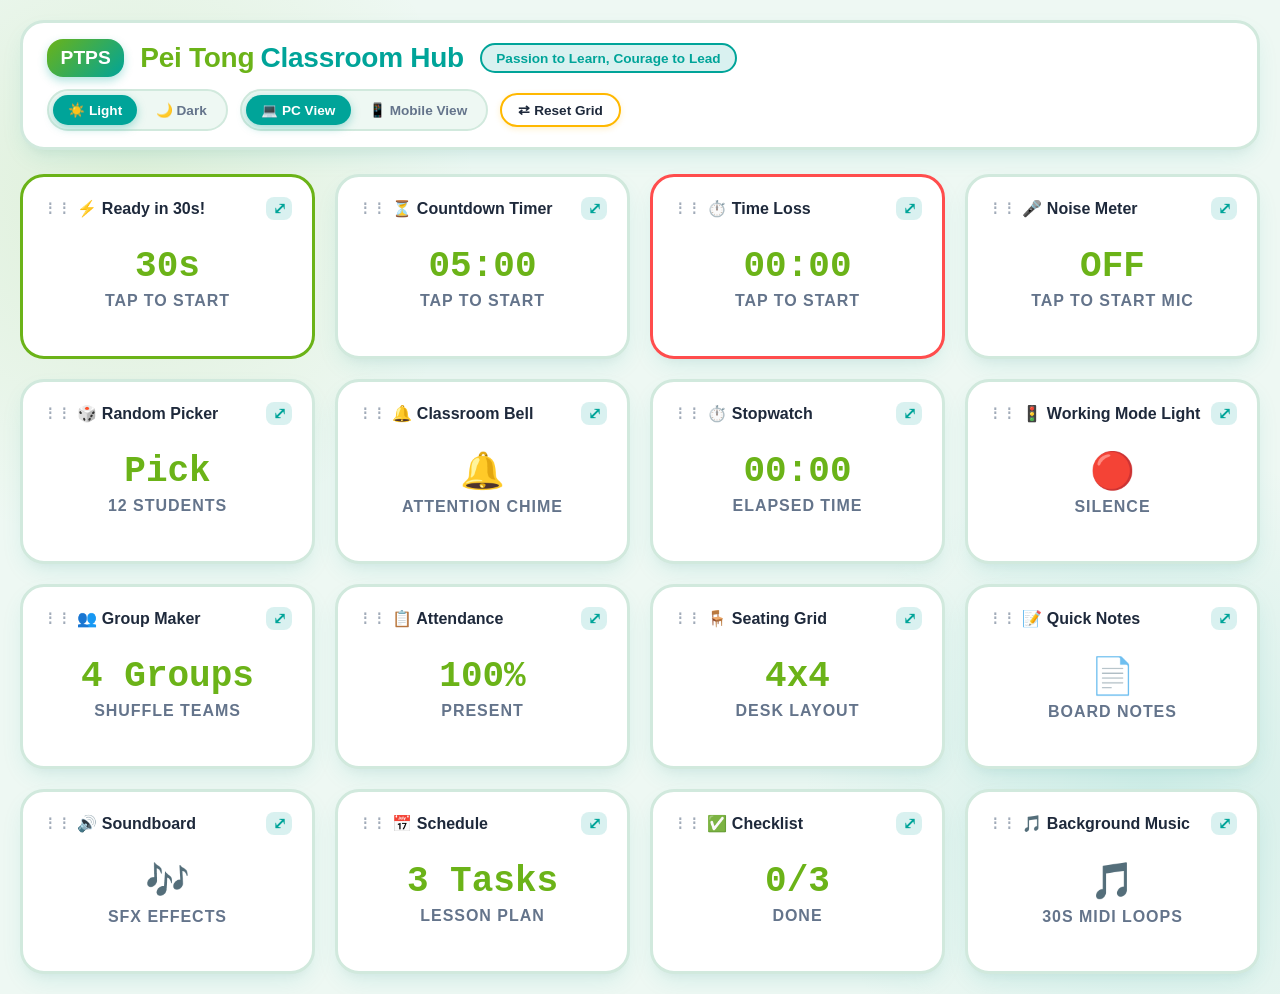
==== commit b82581c7: "Add files via upload" ====
--- a/index.html
+++ b/index.html
@@ -576,6 +576,63 @@
       100% { background: rgba(254, 202, 202, 0.95); }
     }
 
+    /* GLOBAL FLASHING ALERT OVERLAY (TIME'S UP) */
+    .global-flash-overlay {
+      position: fixed;
+      inset: 0;
+      z-index: 99999;
+      display: none;
+      flex-direction: column;
+      align-items: center;
+      justify-content: center;
+      padding: 2rem;
+      background: rgba(239, 68, 68, 0.95);
+      animation: global-flash 0.35s infinite alternate ease-in-out;
+    }
+
+    .global-flash-overlay.active {
+      display: flex;
+    }
+
+    @keyframes global-flash {
+      0% { background: rgba(239, 68, 68, 0.95); }
+      100% { background: rgba(245, 158, 11, 0.95); }
+    }
+
+    .alert-modal-content {
+      display: flex;
+      flex-direction: column;
+      align-items: center;
+      justify-content: center;
+      background: rgba(15, 23, 42, 0.88);
+      padding: 3rem;
+      border-radius: 2rem;
+      border: 4px solid #FFFFFF;
+      box-shadow: 0 20px 50px rgba(0, 0, 0, 0.6);
+      text-align: center;
+      max-width: 90%;
+    }
+
+    .btn-dismiss-alert {
+      background: #22C55E;
+      color: #FFFFFF;
+      border: 3px solid #FFFFFF;
+      font-size: 1.8rem;
+      font-weight: 900;
+      padding: 1.25rem 2.5rem;
+      border-radius: 3rem;
+      cursor: pointer;
+      box-shadow: 0 10px 25px rgba(0, 0, 0, 0.4);
+      transition: all 0.2s ease;
+      text-transform: uppercase;
+      letter-spacing: 0.05em;
+    }
+
+    .btn-dismiss-alert:hover {
+      transform: scale(1.08);
+      background: #16A34A;
+    }
+
     .fullscreen-header {
       display: flex;
       justify-content: space-between;
@@ -722,7 +779,7 @@
       z-index: 2;
     }
 
-    /* Traffic Light */
+    /* Traffic Light & Working Modes */
     .traffic-light-box {
       background: #0F172A;
       padding: 1.5rem;
@@ -744,6 +801,51 @@
     .light-bulb.yellow { background: var(--ptps-yellow); box-shadow: 0 0 30px var(--ptps-yellow); }
     .light-bulb.green { background: var(--ptps-lime); box-shadow: 0 0 30px var(--ptps-lime); }
     .light-bulb.active { opacity: 1; transform: scale(1.1); }
+
+    .working-mode-btn {
+      background: var(--ptps-card-bg);
+      border: 3px solid var(--ptps-card-border);
+      color: var(--ptps-text-dark);
+      padding: 1rem 1.25rem;
+      border-radius: 1.25rem;
+      display: flex;
+      flex-direction: column;
+      align-items: center;
+      gap: 0.3rem;
+      cursor: pointer;
+      flex: 1;
+      min-width: 140px;
+      transition: all 0.2s ease;
+      box-shadow: var(--ptps-shadow);
+    }
+    .working-mode-btn:hover {
+      transform: translateY(-3px);
+      border-color: var(--ptps-turquoise);
+    }
+    .working-mode-btn.active.red {
+      background: rgba(255, 77, 77, 0.15);
+      border-color: var(--ptps-red);
+      color: var(--ptps-red);
+      box-shadow: 0 4px 15px rgba(255, 77, 77, 0.3);
+    }
+    .working-mode-btn.active.yellow {
+      background: rgba(255, 184, 0, 0.15);
+      border-color: var(--ptps-yellow);
+      color: #D97706;
+      box-shadow: 0 4px 15px rgba(255, 184, 0, 0.3);
+    }
+    .working-mode-btn.active.green {
+      background: rgba(107, 179, 24, 0.15);
+      border-color: var(--ptps-lime);
+      color: var(--ptps-lime-dark);
+      box-shadow: 0 4px 15px rgba(107, 179, 24, 0.3);
+    }
+    .mode-tag {
+      font-size: 0.75rem;
+      font-weight: 800;
+      opacity: 0.8;
+      text-transform: uppercase;
+    }
 
     /* Interactive List Container */
     .interactive-list {
@@ -913,6 +1015,15 @@
   </style>
 </head>
 <body class="view-pc">
+
+  <!-- FULLSCREEN FLASHING ALERT OVERLAY -->
+  <div id="globalFlashOverlay" class="global-flash-overlay">
+    <div class="alert-modal-content">
+      <div style="font-size: 4.5rem; margin-bottom: 0.5rem;">⏰</div>
+      <h2 style="font-size: 3.2rem; font-weight: 900; color: #FFFFFF; text-shadow: 0 4px 10px rgba(0,0,0,0.5); margin-bottom: 1.8rem; text-align: center;">TIME'S UP!</h2>
+      <button class="btn-dismiss-alert" onclick="dismissTimesUpAlert()">DISMISS / STOP ALERT</button>
+    </div>
+  </div>
 
   <header>
     <div class="header-title-group">
@@ -1076,31 +1187,6 @@
         gain.gain.setValueAtTime(0.4, now);
         gain.gain.exponentialRampToValueAtTime(0.01, now + 0.5);
         osc.start(now); osc.stop(now + 0.5);
-      } else if (type === 'loudAlert') {
-        // High Pitch (17.4 kHz - >16000Hz embedded)
-        const highOsc = audioCtx.createOscillator();
-        const highGain = audioCtx.createGain();
-        highOsc.type = 'sine';
-        highOsc.frequency.setValueAtTime(17400, now);
-        highGain.gain.setValueAtTime(0.5, now);
-        highGain.gain.exponentialRampToValueAtTime(0.001, now + 0.5);
-        highOsc.connect(highGain);
-        highGain.connect(audioCtx.destination);
-        highOsc.start(now);
-        highOsc.stop(now + 0.5);
-
-        // Adult Frequency Backup
-        const adultOsc = audioCtx.createOscillator();
-        const adultGain = audioCtx.createGain();
-        adultOsc.type = 'triangle';
-        adultOsc.frequency.setValueAtTime(800, now);
-        adultOsc.frequency.exponentialRampToValueAtTime(400, now + 0.4);
-        adultGain.gain.setValueAtTime(0.4, now);
-        adultGain.gain.exponentialRampToValueAtTime(0.01, now + 0.4);
-        adultOsc.connect(adultGain);
-        adultGain.connect(audioCtx.destination);
-        adultOsc.start(now);
-        adultOsc.stop(now + 0.4);
       } else if (type === 'tada') {
         [523.25, 659.25, 783.99, 1046.5].forEach((freq, idx) => {
           const o = audioCtx.createOscillator();
@@ -1112,6 +1198,106 @@
           o.start(now + idx * 0.08); o.stop(now + idx * 0.08 + 0.3);
         });
       }
+    }
+
+    // --- TIME'S UP ENHANCED ALERT SYSTEM ---
+    let isAlertSequenceRunning = false;
+
+    function triggerTimesUpAlert() {
+      // 1. Show global full screen flashing alert
+      const overlay = document.getElementById('globalFlashOverlay');
+      if (overlay) overlay.classList.add('active');
+
+      // 2. Start sound sequence flag
+      isAlertSequenceRunning = true;
+      runTimesUpAlertSequence();
+    }
+
+    function dismissTimesUpAlert() {
+      isAlertSequenceRunning = false;
+      
+      // Immediately cancel Web Speech API
+      if ('speechSynthesis' in window) {
+        window.speechSynthesis.cancel();
+      }
+
+      // Hide global full screen flashing alert
+      const overlay = document.getElementById('globalFlashOverlay');
+      if (overlay) overlay.classList.remove('active');
+    }
+
+    async function runTimesUpAlertSequence() {
+      for (let i = 0; i < 8; i++) {
+        if (!isAlertSequenceRunning) break;
+        // Dual-tone Ding Dong (659 Hz -> 523 Hz)
+        await playDualToneDingDong();
+        
+        if (!isAlertSequenceRunning) break;
+        // Speech "Time's Up!"
+        await speakTimesUpPromise();
+        
+        if (!isAlertSequenceRunning) break;
+        // Brief pause between repetitions
+        await new Promise(r => setTimeout(r, 350));
+      }
+    }
+
+    function playDualToneDingDong() {
+      return new Promise((resolve) => {
+        if (!isAlertSequenceRunning) return resolve();
+        initAudio();
+        const now = audioCtx.currentTime;
+
+        // Tone 1: High Tone (659 Hz - E5)
+        const osc1 = audioCtx.createOscillator();
+        const gain1 = audioCtx.createGain();
+        osc1.type = 'sine';
+        osc1.frequency.setValueAtTime(659, now);
+        gain1.gain.setValueAtTime(0.6, now);
+        gain1.gain.exponentialRampToValueAtTime(0.001, now + 0.55);
+        osc1.connect(gain1); gain1.connect(audioCtx.destination);
+        osc1.start(now); osc1.stop(now + 0.55);
+
+        // Tone 2: Low Tone (523 Hz - C5) starting at 0.35s
+        const osc2 = audioCtx.createOscillator();
+        const gain2 = audioCtx.createGain();
+        osc2.type = 'sine';
+        osc2.frequency.setValueAtTime(523, now + 0.35);
+        gain2.gain.setValueAtTime(0.7, now + 0.35);
+        gain2.gain.exponentialRampToValueAtTime(0.001, now + 1.25);
+        osc2.connect(gain2); gain2.connect(audioCtx.destination);
+        osc2.start(now + 0.35); osc2.stop(now + 1.25);
+
+        setTimeout(() => {
+          resolve();
+        }, 1250);
+      });
+    }
+
+    function speakTimesUpPromise() {
+      return new Promise((resolve) => {
+        if (!isAlertSequenceRunning || !('speechSynthesis' in window)) {
+          return resolve();
+        }
+        window.speechSynthesis.cancel();
+        const msg = new SpeechSynthesisUtterance("Time's Up!");
+        msg.rate = 1.0;
+        msg.pitch = 1.1;
+
+        let resolved = false;
+        const finish = () => {
+          if (!resolved) {
+            resolved = true;
+            resolve();
+          }
+        };
+
+        msg.onend = finish;
+        msg.onerror = finish;
+        setTimeout(finish, 2200); // safety fallback
+
+        window.speechSynthesis.speak(msg);
+      });
     }
 
     // --- SYNTHESIZED 30-SECOND MIDI MUSIC LOOP ENGINE ---
@@ -1254,12 +1440,15 @@
     let timeLossStartMark = 0;
     let timeLossInterval = null;
 
-    // Noise Meter State
+    // Noise Meter State & Custom Audio Engines
     let micStream = null;
     let analyser = null;
     let noiseThreshold = 65;
     let isNoiseActive = false;
-    let lastNoiseAlertTime = 0;
+    let noiseHighFreqOsc = null;
+    let noiseHighFreqGain = null;
+    let noiseBuzzerActive = false;
+    let noiseBuzzerLoopTimeout = null;
 
     // Countdown Timer State
     let timerSeconds = 300;
@@ -1335,6 +1524,22 @@
       tileOrder = [...defaultTileOrder];
       saveTileOrder();
       renderDashboardGrid();
+    }
+
+    function formatTime(ms) {
+      const totalSecs = Math.floor(ms / 1000);
+      const mins = Math.floor(totalSecs / 60);
+      const secs = totalSecs % 60;
+      return `${mins.toString().padStart(2, '0')}:${secs.toString().padStart(2, '0')}`;
+    }
+
+    function updateTileDisplay(toolId) {
+      const def = toolDefinitions[toolId];
+      if (!def) return;
+      const dispElem = document.getElementById(`grid_${toolId}_display`);
+      const subElem = document.getElementById(`grid_${toolId}_subtext`);
+      if (dispElem) dispElem.innerHTML = def.getDisplay();
+      if (subElem) subElem.textContent = def.getSubtext();
     }
 
     const toolDefinitions = {
@@ -1376,9 +1581,9 @@
         getSubtext: () => "ELAPSED TIME"
       },
       traffic: {
-        title: "🚦 Traffic Light",
+        title: "🚦 Working Mode Light",
         getDisplay: () => ({ red: '🔴', yellow: '🟡', green: '🟢' }[currentLight]),
-        getSubtext: () => "WORK STATE"
+        getSubtext: () => ({ red: 'SILENCE', yellow: 'WHISPER', green: 'WORK TOGETHER' }[currentLight])
       },
       groups: {
         title: "👥 Group Maker",
@@ -1613,16 +1818,42 @@
         `;
       }
       else if (toolId === 'traffic') {
-        titleElem.textContent = '🚦 Traffic Light';
+        titleElem.textContent = '🚦 Working Mode & Traffic Light';
         contentElem.innerHTML = `
-          <div class="traffic-light-box">
-            <div class="light-bulb red ${currentLight==='red'?'active':''}" onclick="setLight('red')"></div>
-            <div class="light-bulb yellow ${currentLight==='yellow'?'active':''}" onclick="setLight('yellow')"></div>
-            <div class="light-bulb green ${currentLight==='green'?'active':''}" onclick="setLight('green')"></div>
+          <div style="display: flex; flex-direction: column; align-items: center; width: 100%; max-width: 650px;">
+            <div class="traffic-light-box" style="margin-bottom: 2rem;">
+              <div class="light-bulb red ${currentLight==='red'?'active':''}" onclick="setLight('red')" title="Silence Mode"></div>
+              <div class="light-bulb yellow ${currentLight==='yellow'?'active':''}" onclick="setLight('yellow')" title="Whisper Mode"></div>
+              <div class="light-bulb green ${currentLight==='green'?'active':''}" onclick="setLight('green')" title="Work Together Mode"></div>
+            </div>
+
+            <p style="font-size: 0.9rem; font-weight: 800; color: var(--ptps-text-muted); margin-bottom: 0.75rem; text-transform: uppercase; letter-spacing: 0.05em;">Click a Working Mode:</p>
+            
+            <div style="display: flex; gap: 0.75rem; width: 100%; justify-content: center; flex-wrap: wrap; margin-bottom: 1.5rem;">
+              <button class="working-mode-btn ${currentLight === 'red' ? 'active red' : ''}" onclick="setWorkingMode('Silence')">
+                <span style="font-size: 1.6rem;">🤫</span>
+                <strong style="font-size: 1.1rem;">Silence</strong>
+                <span class="mode-tag">Red Light</span>
+              </button>
+              <button class="working-mode-btn ${currentLight === 'yellow' ? 'active yellow' : ''}" onclick="setWorkingMode('Whisper')">
+                <span style="font-size: 1.6rem;">💬</span>
+                <strong style="font-size: 1.1rem;">Whisper</strong>
+                <span class="mode-tag">Yellow Light</span>
+              </button>
+              <button class="working-mode-btn ${currentLight === 'green' ? 'active green' : ''}" onclick="setWorkingMode('Work Together')">
+                <span style="font-size: 1.6rem;">👥</span>
+                <strong style="font-size: 1.1rem;">Work Together</strong>
+                <span class="mode-tag">Green Light</span>
+              </button>
+            </div>
+
+            <div style="background: var(--ptps-card-bg); border: 3px solid var(--ptps-card-border); padding: 1.25rem 2rem; border-radius: 1.25rem; text-align: center; box-shadow: var(--ptps-shadow); width: 100%;">
+              <div style="font-size: 0.85rem; font-weight: 800; color: var(--ptps-text-muted); text-transform: uppercase;">Active Classroom Working Mode</div>
+              <div style="font-size: 1.85rem; font-weight: 900; margin-top: 0.3rem; color: ${currentLight === 'red' ? 'var(--ptps-red)' : currentLight === 'yellow' ? '#D97706' : 'var(--ptps-lime-dark)'};">
+                ${currentLight === 'red' ? '🤫 SILENCE' : currentLight === 'yellow' ? '💬 WHISPER' : '👥 WORK TOGETHER'}
+              </div>
+            </div>
           </div>
-          <p style="margin-top: 2rem; font-size: 1.35rem; font-weight: 800; text-transform: uppercase; color: var(--ptps-turquoise);" id="lightStatus">
-            ${currentLight === 'red' ? 'Silence / Stop' : currentLight === 'yellow' ? 'Whisper / Transition' : 'Group Work / Go'}
-          </p>
         `;
       }
       else if (toolId === 'groups') {
@@ -1725,8 +1956,8 @@
           } else {
             clearInterval(timerInterval);
             timerRunning = false;
-            playSound('buzzer');
             updateTimerUI();
+            triggerTimesUpAlert();
           }
         }, 1000);
       }
@@ -1858,9 +2089,8 @@
           } else {
             clearInterval(ready30Interval);
             ready30Running = false;
-            playSound('tada');
-            speakText("Time's up! Eyes on teacher");
             updateReady30UI();
+            triggerTimesUpAlert();
           }
         }, 1000);
       }
@@ -1907,7 +2137,7 @@
       }
     }
 
-    // --- NOISE METER LOGIC ---
+    // --- NOISE METER LOGIC & AUDIO ENGINES ---
     async function toggleNoiseMic() {
       if (!isNoiseActive) {
         try {
@@ -1927,6 +2157,7 @@
       } else {
         isNoiseActive = false;
         if (micStream) micStream.getTracks().forEach(t => t.stop());
+        stopNoiseAlertSounds();
         updateTileDisplay('noiseMeter');
         document.body.classList.remove('noise-alert-active');
         const overlay = document.getElementById('fullscreenOverlay');
@@ -1941,6 +2172,73 @@
       if (line) line.style.left = val + '%';
       const lbl = document.getElementById('threshVal');
       if (lbl) lbl.textContent = val;
+    }
+
+    function start17kTone() {
+      if (!noiseHighFreqOsc && audioCtx) {
+        noiseHighFreqOsc = audioCtx.createOscillator();
+        noiseHighFreqGain = audioCtx.createGain();
+        noiseHighFreqOsc.type = 'sine';
+        noiseHighFreqOsc.frequency.setValueAtTime(17500, audioCtx.currentTime); // 17.5 kHz Tone
+        noiseHighFreqGain.gain.setValueAtTime(0.35, audioCtx.currentTime);
+        noiseHighFreqOsc.connect(noiseHighFreqGain);
+        noiseHighFreqGain.connect(audioCtx.destination);
+        noiseHighFreqOsc.start();
+      }
+    }
+
+    function startNoiseBuzzerLoop() {
+      if (noiseBuzzerActive) return;
+      noiseBuzzerActive = true;
+      runBuzzerCycle();
+    }
+
+    function runBuzzerCycle() {
+      if (!isNoiseActive || !noiseBuzzerActive) return;
+
+      playAdultBuzzer2s();
+
+      // Cycle runs every 2.4s (2s sound + brief pause) while noise persists
+      noiseBuzzerLoopTimeout = setTimeout(() => {
+        if (noiseBuzzerActive && isNoiseActive) {
+          runBuzzerCycle();
+        }
+      }, 2400);
+    }
+
+    function playAdultBuzzer2s() {
+      initAudio();
+      const now = audioCtx.currentTime;
+      const osc = audioCtx.createOscillator();
+      const gain = audioCtx.createGain();
+      osc.type = 'sawtooth';
+      osc.frequency.setValueAtTime(220, now);
+      osc.frequency.linearRampToValueAtTime(180, now + 2.0);
+
+      gain.gain.setValueAtTime(0.4, now);
+      gain.gain.exponentialRampToValueAtTime(0.01, now + 2.0);
+
+      osc.connect(gain);
+      gain.connect(audioCtx.destination);
+      osc.start(now);
+      osc.stop(now + 2.0);
+    }
+
+    function stopNoiseAlertSounds() {
+      if (noiseHighFreqOsc) {
+        try {
+          noiseHighFreqOsc.stop();
+          noiseHighFreqOsc.disconnect();
+        } catch(e) {}
+        noiseHighFreqOsc = null;
+        noiseHighFreqGain = null;
+      }
+      
+      noiseBuzzerActive = false;
+      if (noiseBuzzerLoopTimeout) {
+        clearTimeout(noiseBuzzerLoopTimeout);
+        noiseBuzzerLoopTimeout = null;
+      }
     }
 
     function startMicProcessing() {
@@ -1966,16 +2264,15 @@
         if (banner) banner.style.display = 'block';
         if (overlay && activeToolId === 'noiseMeter') overlay.classList.add('loud-alert-active');
 
-        const now = Date.now();
-        if (now - lastNoiseAlertTime > 1500) {
-          playSound('loudAlert');
-          lastNoiseAlertTime = now;
-        }
+        start17kTone();
+        startNoiseBuzzerLoop();
       } else {
         if (fill) fill.style.backgroundColor = 'var(--ptps-lime)';
         document.body.classList.remove('noise-alert-active');
         if (banner) banner.style.display = 'none';
         if (overlay) overlay.classList.remove('loud-alert-active');
+
+        stopNoiseAlertSounds();
       }
 
       if (isNoiseActive) requestAnimationFrame(startMicProcessing);
@@ -2095,11 +2392,23 @@
       if (activeToolId === 'stopwatch') renderToolContent('stopwatch', document.getElementById('overlayTitle'), document.getElementById('overlayContent'));
     }
 
-    // --- TRAFFIC LIGHT LOGIC ---
+    // --- TRAFFIC LIGHT & WORKING MODE LOGIC ---
     function setLight(color) {
       currentLight = color;
       updateTileDisplay('traffic');
-      if (activeToolId === 'traffic') renderToolContent('traffic', document.getElementById('overlayTitle'), document.getElementById('overlayContent'));
+      if (activeToolId === 'traffic') {
+        renderToolContent('traffic', document.getElementById('overlayTitle'), document.getElementById('overlayContent'));
+      }
+    }
+
+    function setWorkingMode(mode) {
+      if (mode === 'Silence') {
+        setLight('red');
+      } else if (mode === 'Whisper') {
+        setLight('yellow');
+      } else if (mode === 'Work Together') {
+        setLight('green');
+      }
     }
 
     // --- GROUP MAKER WITH DRAG & DROP ADJUSTMENTS ---
@@ -2579,66 +2888,49 @@
     function renderBackgroundMusic(container) {
       let html = `
         <div style="margin-bottom: 1.25rem; text-align: center; width:100%;">
-          <p style="font-size: 1.15rem; color: var(--ptps-lime); font-weight: 800; margin-bottom: 0.5rem;">
-            ${isMusicPlaying ? `▶️ Synthesizing: ${currentMusicTrackName}` : '⏹️ Music Stopped'}
+          <p style="color: var(--ptps-text-muted); font-size: 0.95rem; font-weight: 700; margin-bottom: 1rem;">
+            Currently Playing: <strong>${isMusicPlaying ? `${currentMusicCategory} - ${currentMusicTrackName}` : 'None'}</strong>
           </p>
-          <div style="display: flex; gap: 1rem; align-items: center; justify-content: center; flex-wrap: wrap;">
-            <button class="control-btn danger" style="width:auto; padding: 0.5rem 1.2rem;" onclick="stopBgMusic()">Stop Music</button>
-            <label style="color:var(--ptps-text-muted); font-weight:700; font-size:0.9rem; display: flex; align-items: center; gap: 0.5rem;">Volume: 
-              <input type="range" min="0" max="1" step="0.05" value="${musicVolume}" oninput="setMusicVolume(this.value)" style="width: 120px;" />
-            </label>
+          <div style="display: flex; gap: 0.75rem; align-items: center; justify-content: center; margin-bottom: 1.5rem; flex-wrap: wrap;">
+            <button class="control-btn danger" onclick="stopBgMusic()" ${!isMusicPlaying ? 'disabled style="opacity:0.5; cursor:not-allowed;"' : ''}>⏹️ Stop Music</button>
+            <div style="display: flex; align-items: center; gap: 0.5rem; background: var(--ptps-card-bg); padding: 0.4rem 0.8rem; border-radius: 1rem; border: 2px solid var(--ptps-card-border);">
+              <span style="font-size: 0.85rem; font-weight: 800;">🔊 Vol:</span>
+              <input type="range" min="0" max="1" step="0.05" value="${musicVolume}" oninput="setMusicVolume(this.value)" style="width: 100px;" />
+            </div>
           </div>
         </div>
-
         <div class="music-grid">
       `;
 
-      for (let category in midiMusicCatalog) {
-        const catIcon = category === 'Hype' ? '🔥' : '🎹';
-        const subTitle = category === 'Hype' ? 'Upbeat & Active (5 Loops)' : 'Soothing Ambient (5 Loops)';
-
-        html += `<div class="music-card">
-          <div class="music-card-title">${catIcon} ${category}</div>
-          <p style="font-size: 0.75rem; color: var(--ptps-text-muted); font-weight:700; margin-bottom: 0.75rem;">${subTitle}</p>`;
-
-        midiMusicCatalog[category].forEach(trackObj => {
-          const active = isMusicPlaying && currentMusicTrackName === trackObj.name;
+      for (const [cat, tracks] of Object.entries(midiMusicCatalog)) {
+        html += `
+          <div class="music-card">
+            <div class="music-card-title">${cat === 'Hype' ? '⚡' : '🧘'} ${cat} Loops</div>
+            <div style="display: flex; flex-direction: column; gap: 0.5rem;">
+        `;
+        tracks.forEach(t => {
+          const isThisPlaying = isMusicPlaying && currentMusicTrackName === t.name;
           html += `
-            <button class="control-btn preset" style="width:100%; margin:0.3rem 0; text-align:left; display: flex; justify-content: space-between; align-items: center; ${active ? 'background:var(--ptps-lime); color:#FFFFFF; font-weight:bold;' : ''}" 
-              onclick='startSynthesizedMidiLoop("${category}", ${JSON.stringify(trackObj)})'>
-              <span>${active ? '▶ ' : '🎵 '}${trackObj.name}</span>
-              <span style="font-size:0.75rem; opacity:0.8;">🔂 30s Loop</span>
+            <button class="control-btn ${isThisPlaying ? '' : 'secondary'}" style="justify-content: space-between; font-size: 0.9rem; padding: 0.6rem 1rem;" onclick="startSynthesizedMidiLoop('${cat}', ${JSON.stringify(t).replace(/"/g, '&quot;')})">
+              <span>${t.name}</span>
+              <span>${isThisPlaying ? '🔊 Playing' : '▶ Play'}</span>
             </button>
           `;
         });
-        html += `</div>`;
+        html += `
+            </div>
+          </div>
+        `;
       }
 
       html += `</div>`;
       container.innerHTML = html;
     }
 
-    // --- HELPER UTILITIES ---
-    function updateTileDisplay(toolId) {
-      const def = toolDefinitions[toolId];
-      if (!def) return;
-      const disp = document.getElementById(`grid_${toolId}_display`);
-      const sub = document.getElementById(`grid_${toolId}_subtext`);
-      if (disp) disp.textContent = def.getDisplay();
-      if (sub) sub.textContent = def.getSubtext();
-    }
-
-    function formatTime(ms) {
-      const totalSec = Math.floor(ms / 1000);
-      const m = Math.floor(totalSec / 60);
-      const s = totalSec % 60;
-      return `${String(m).padStart(2, '0')}:${String(s).padStart(2, '0')}`;
-    }
-
-    // --- INITIALIZATION ---
+    // --- INITIALIZATION ON PAGE LOAD ---
     window.addEventListener('DOMContentLoaded', () => {
+      loadSavedRoster();
       loadSavedThemeMode();
-      loadSavedRoster();
       loadDeviceViewChoice();
       loadSavedTileOrder();
       renderDashboardGrid();
